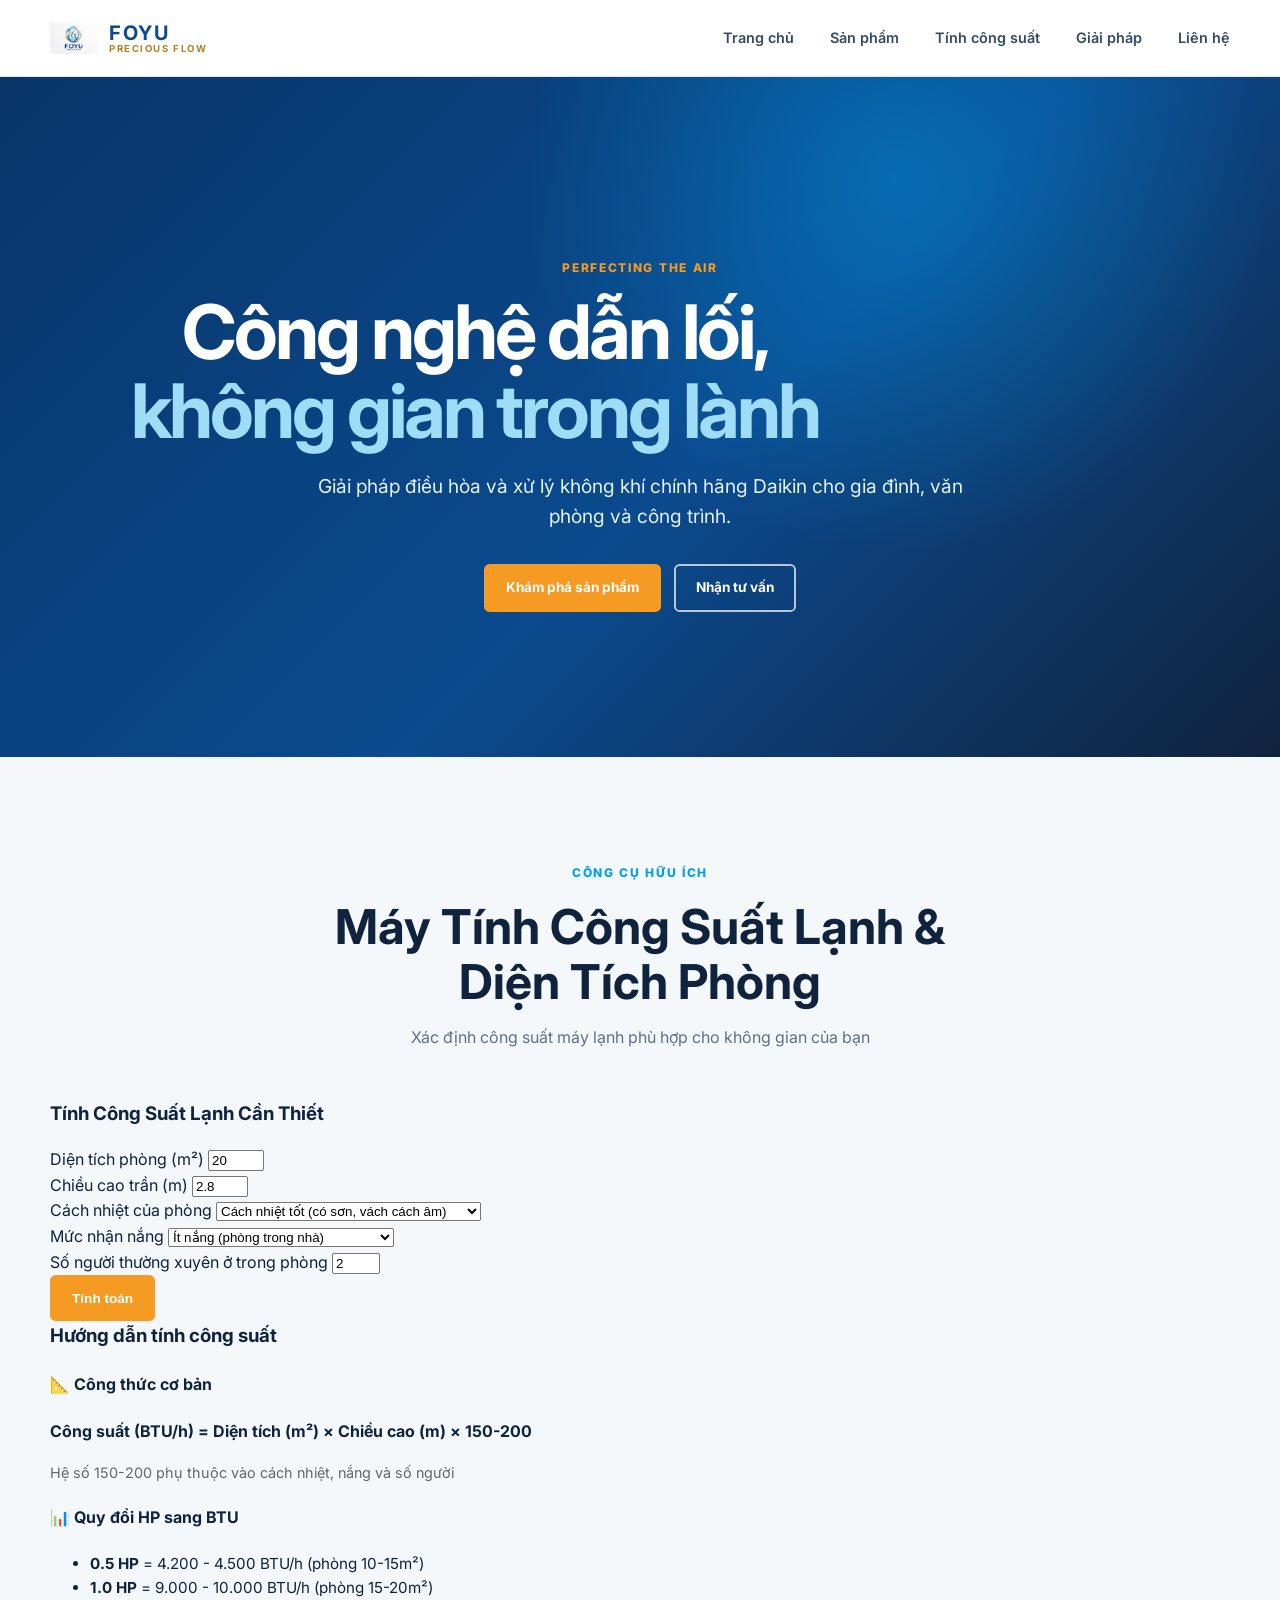
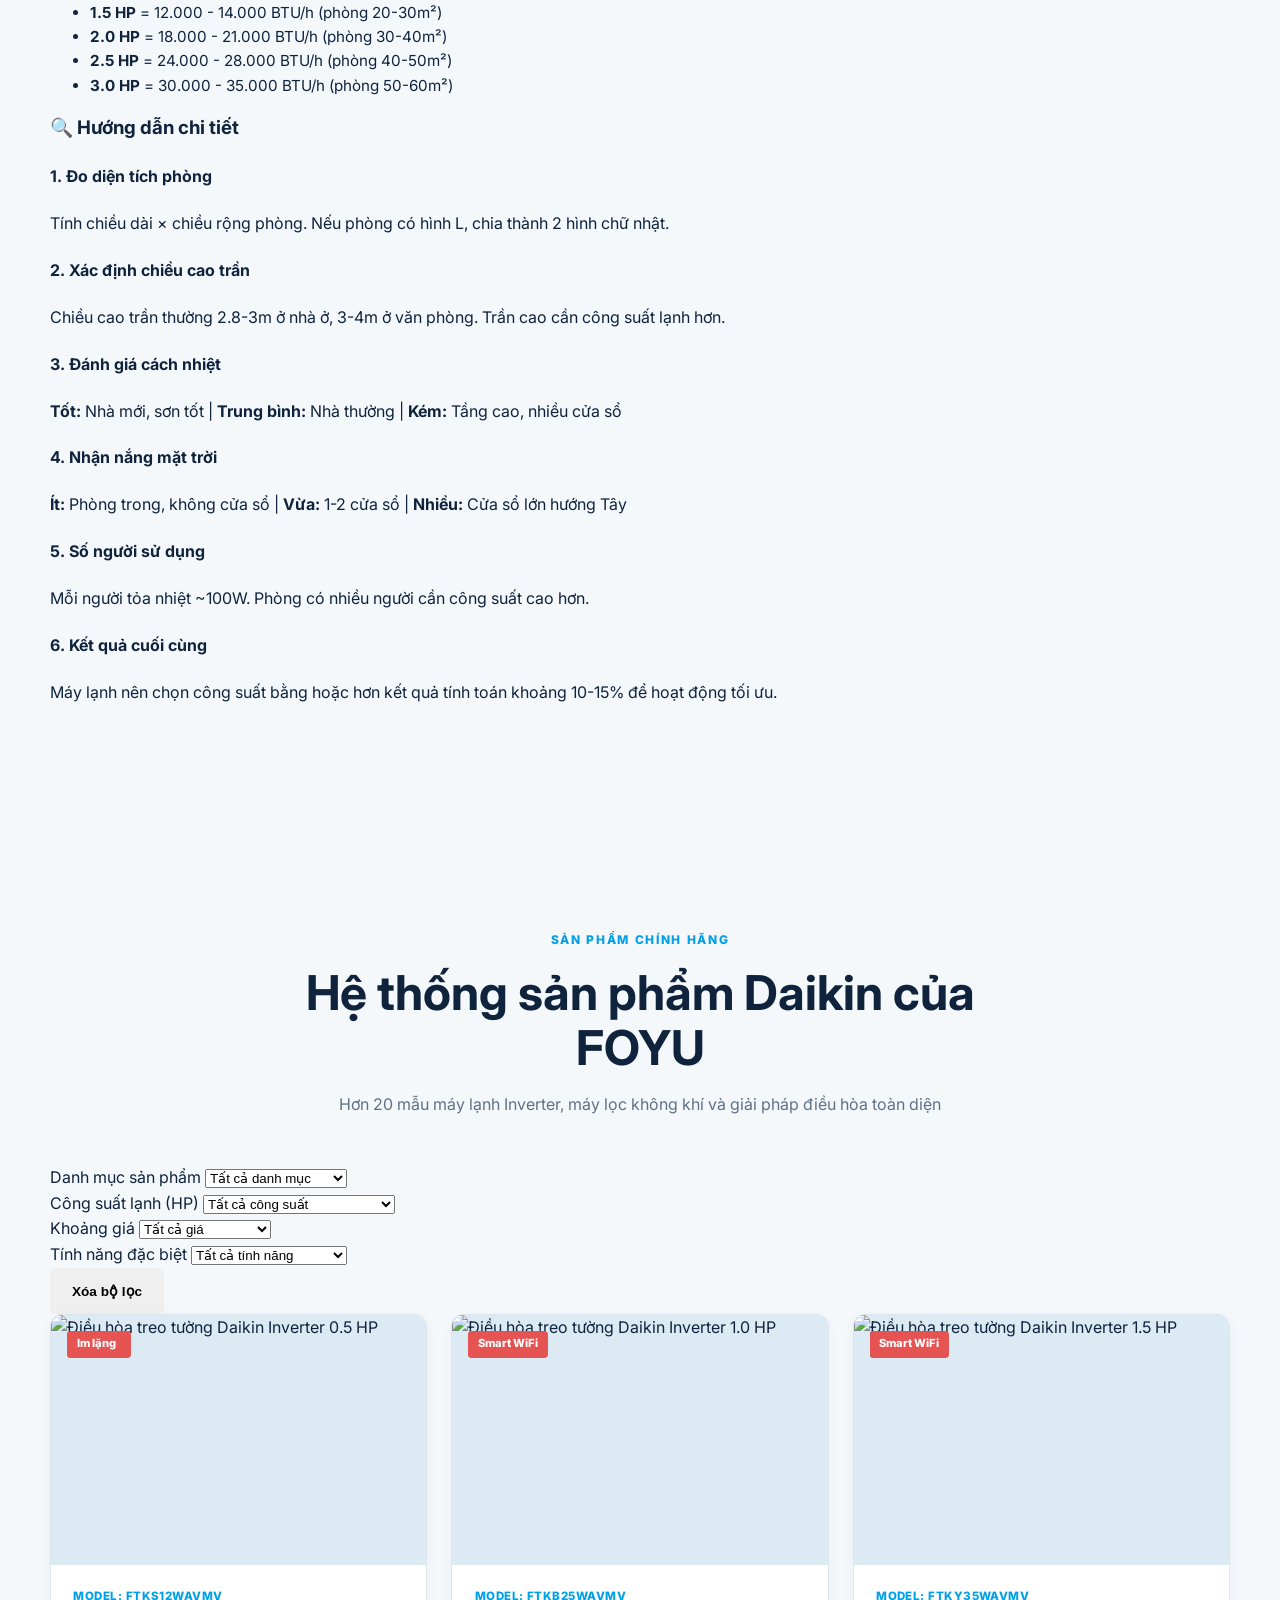
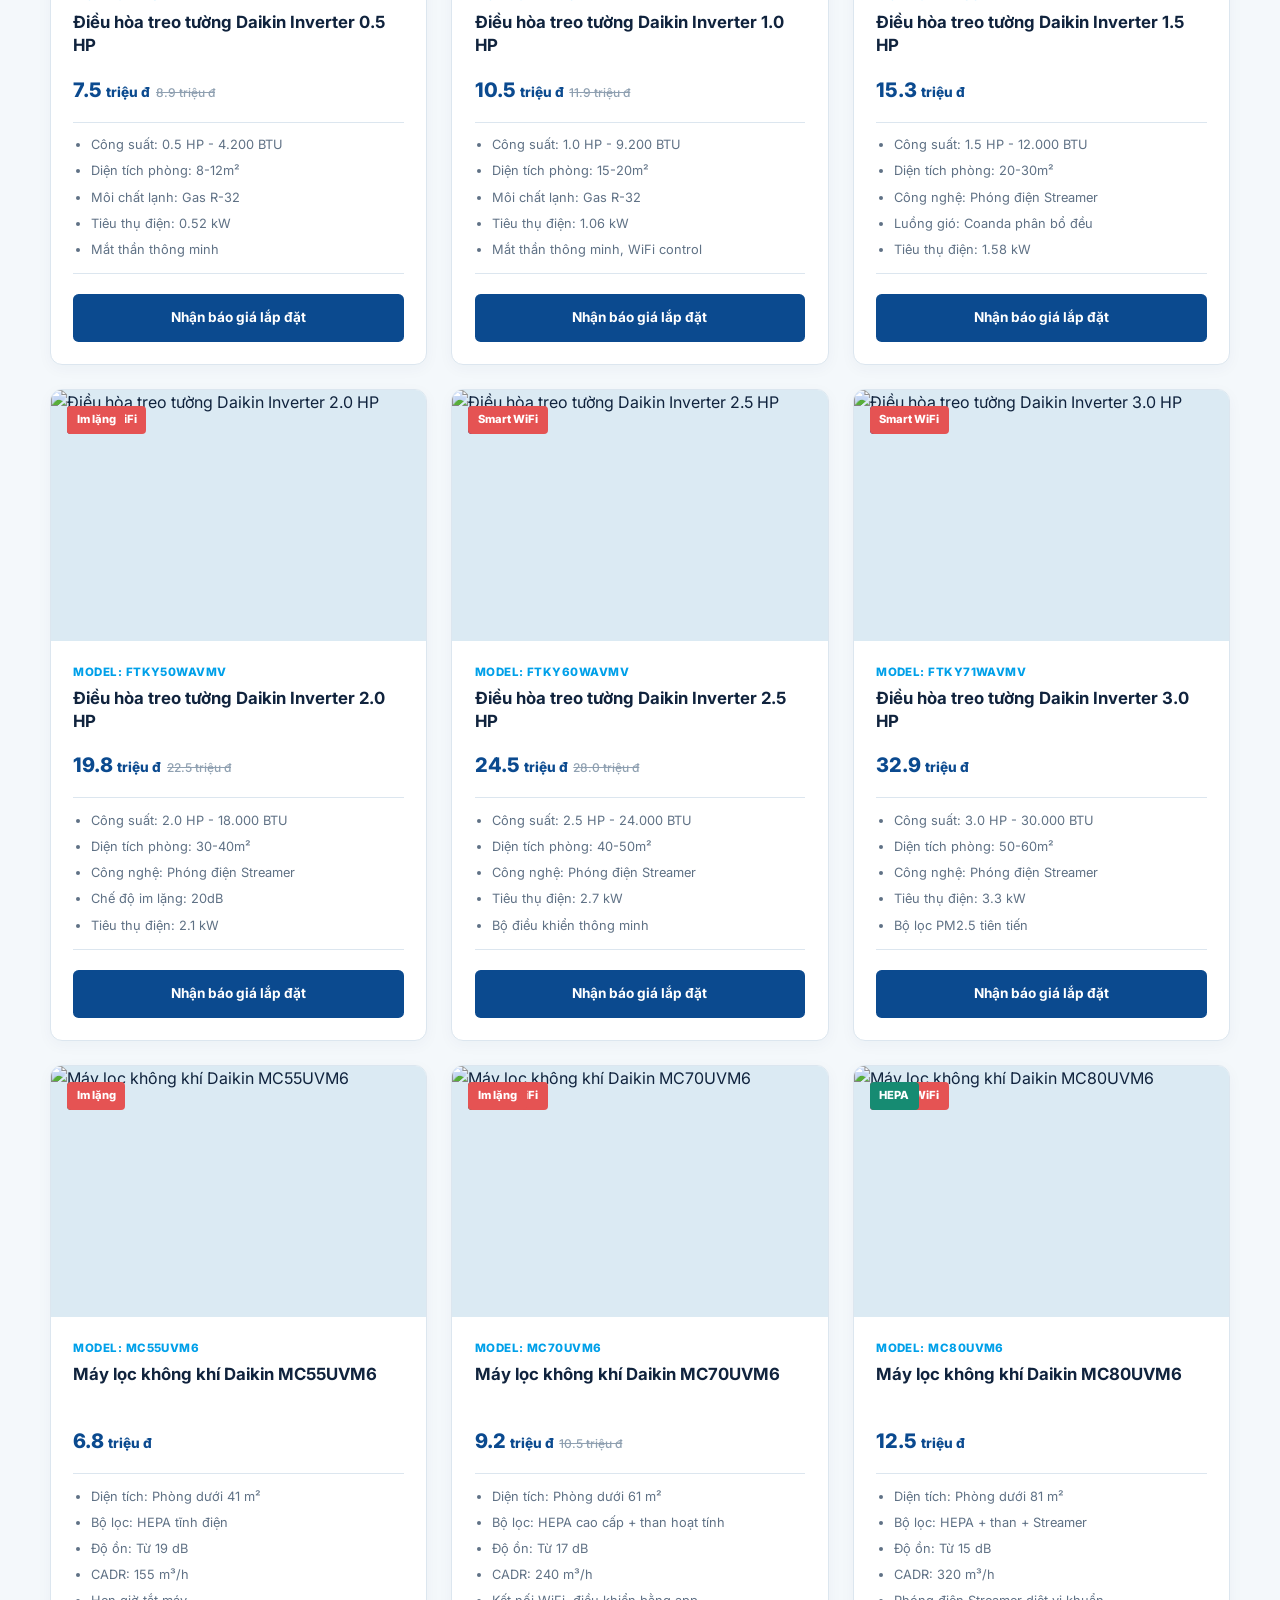
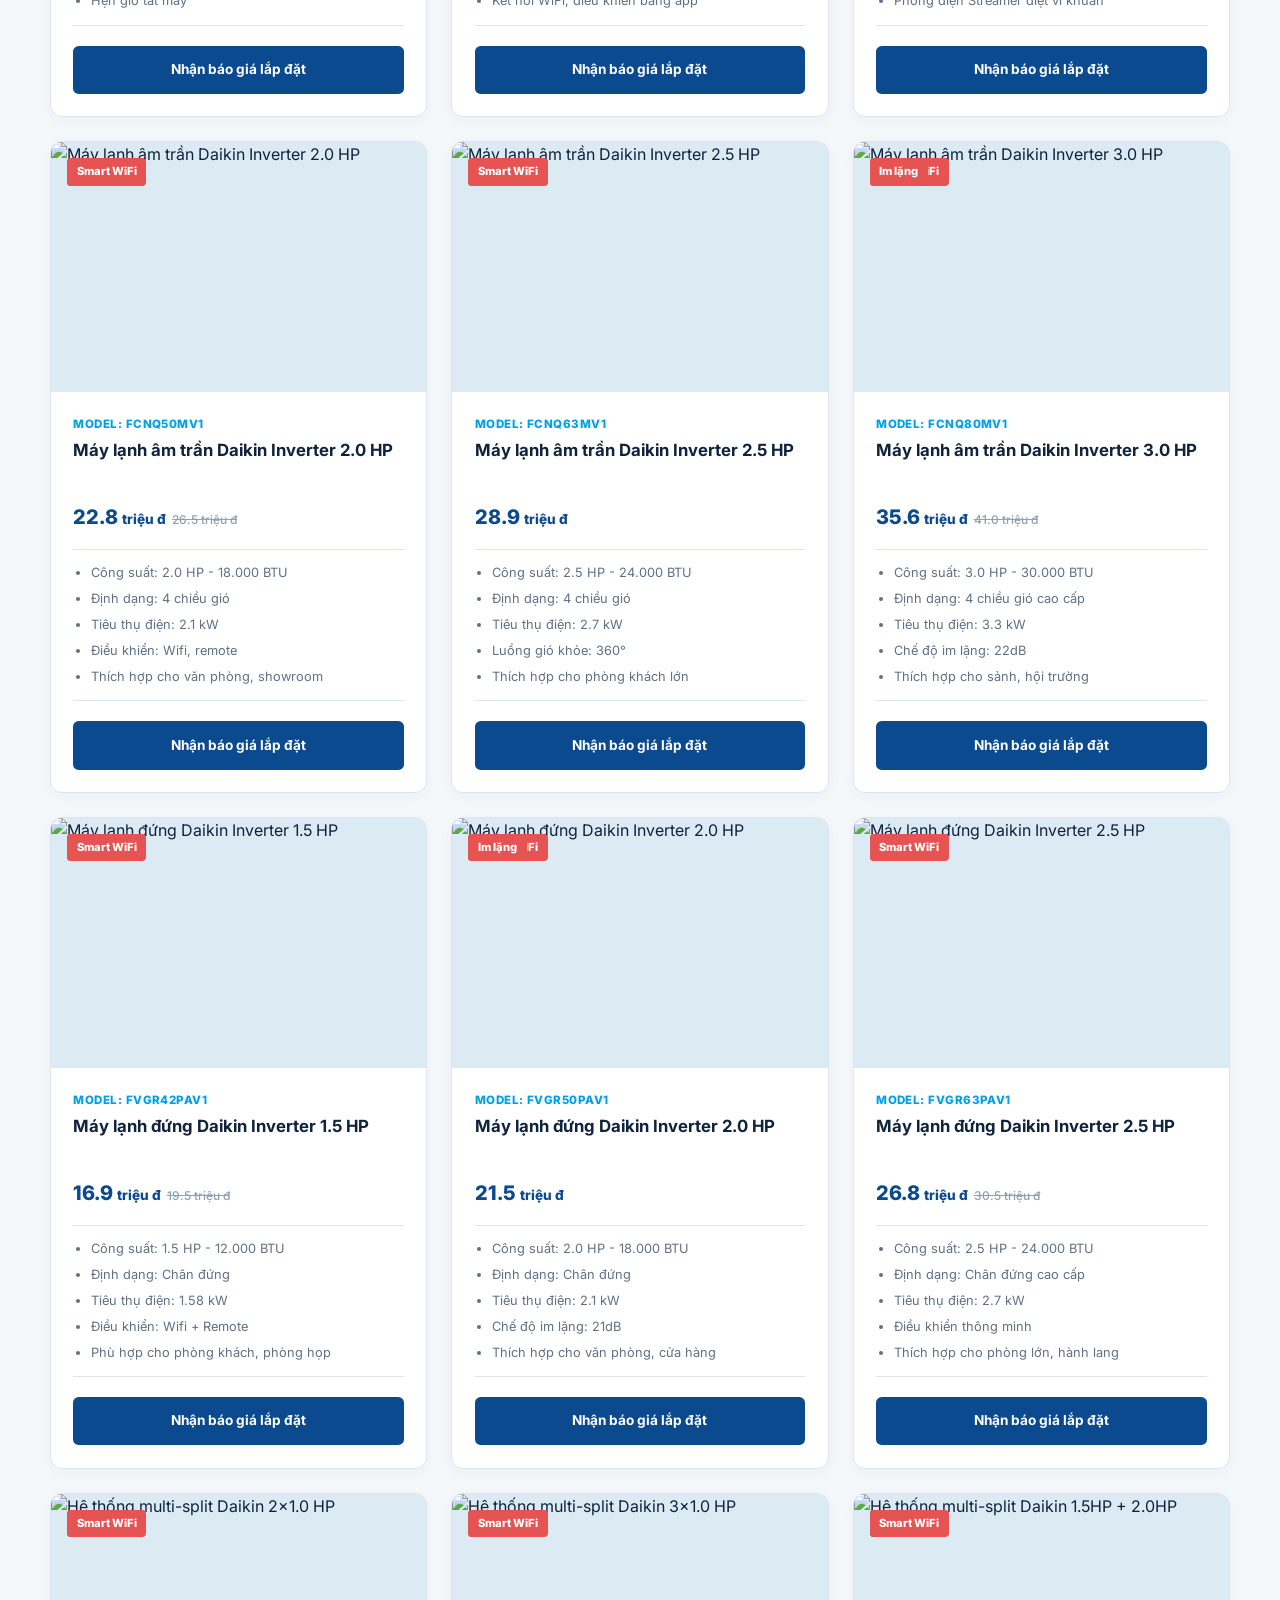
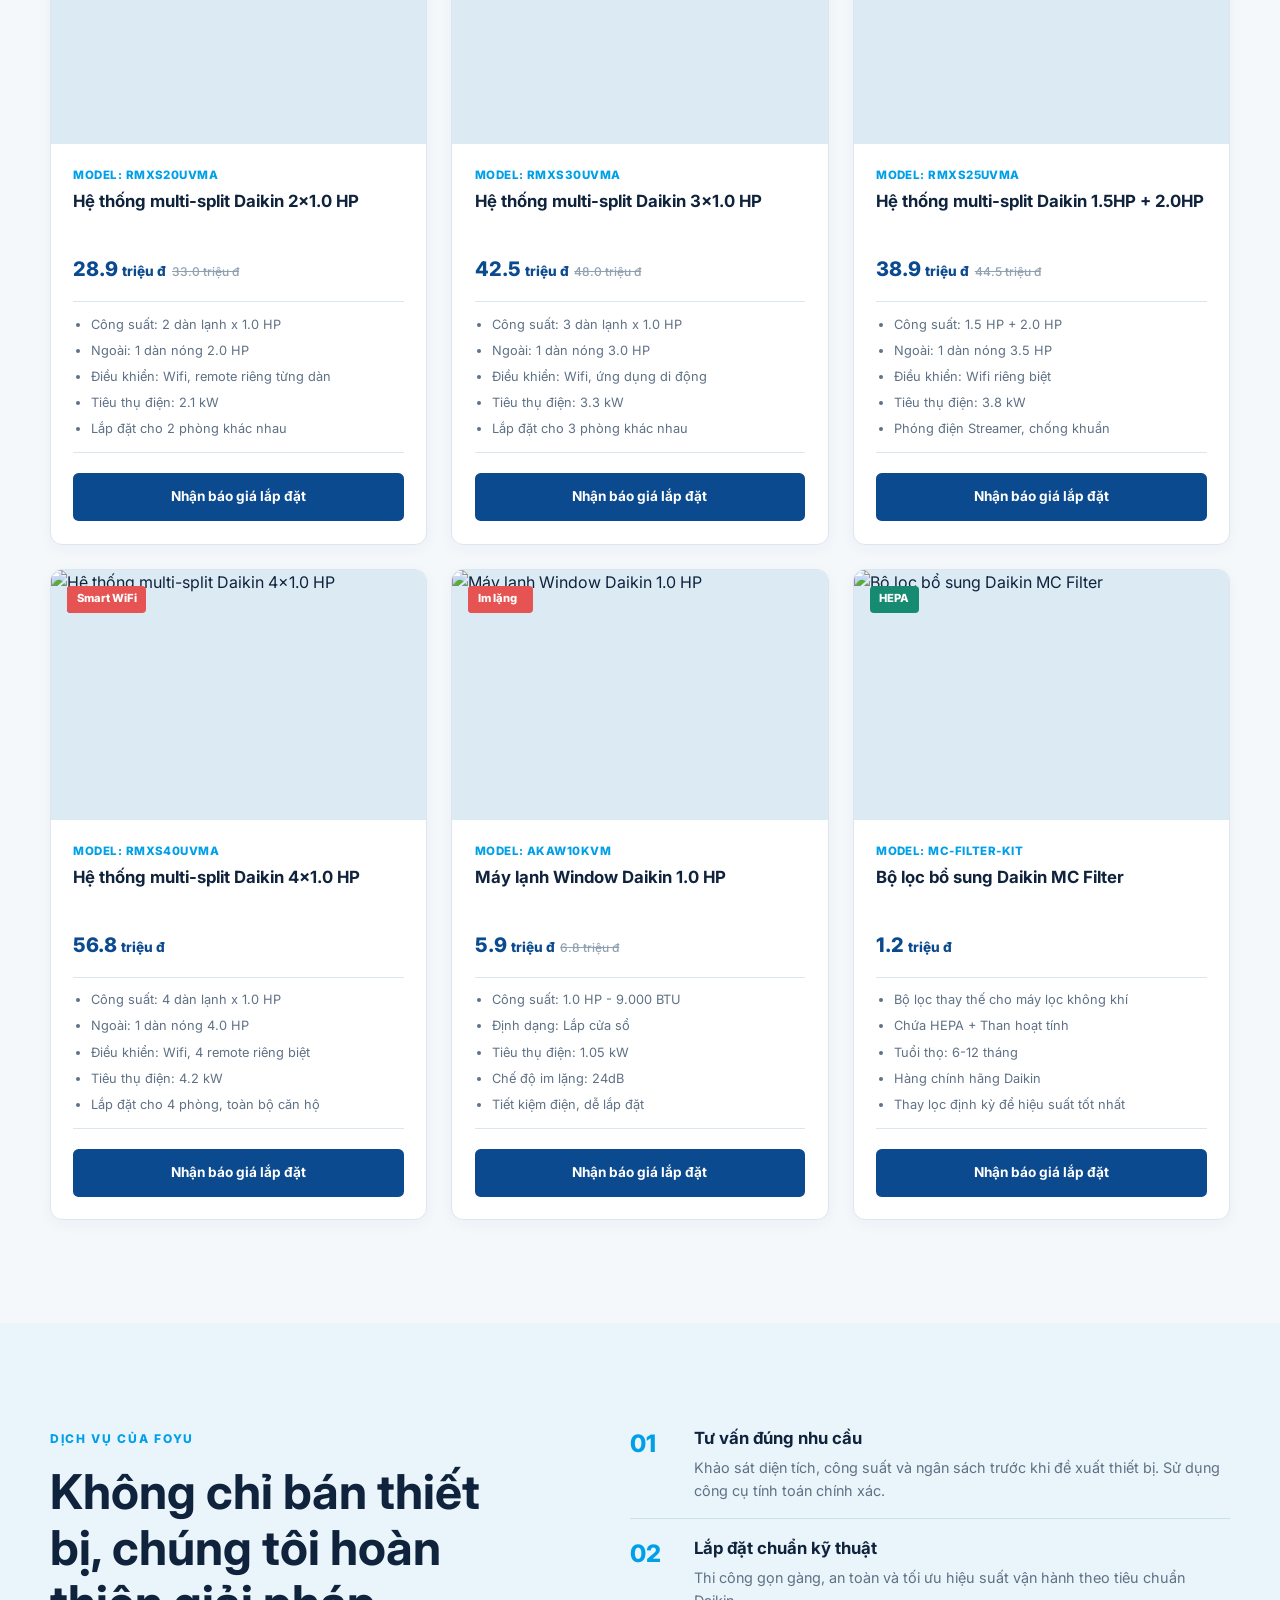
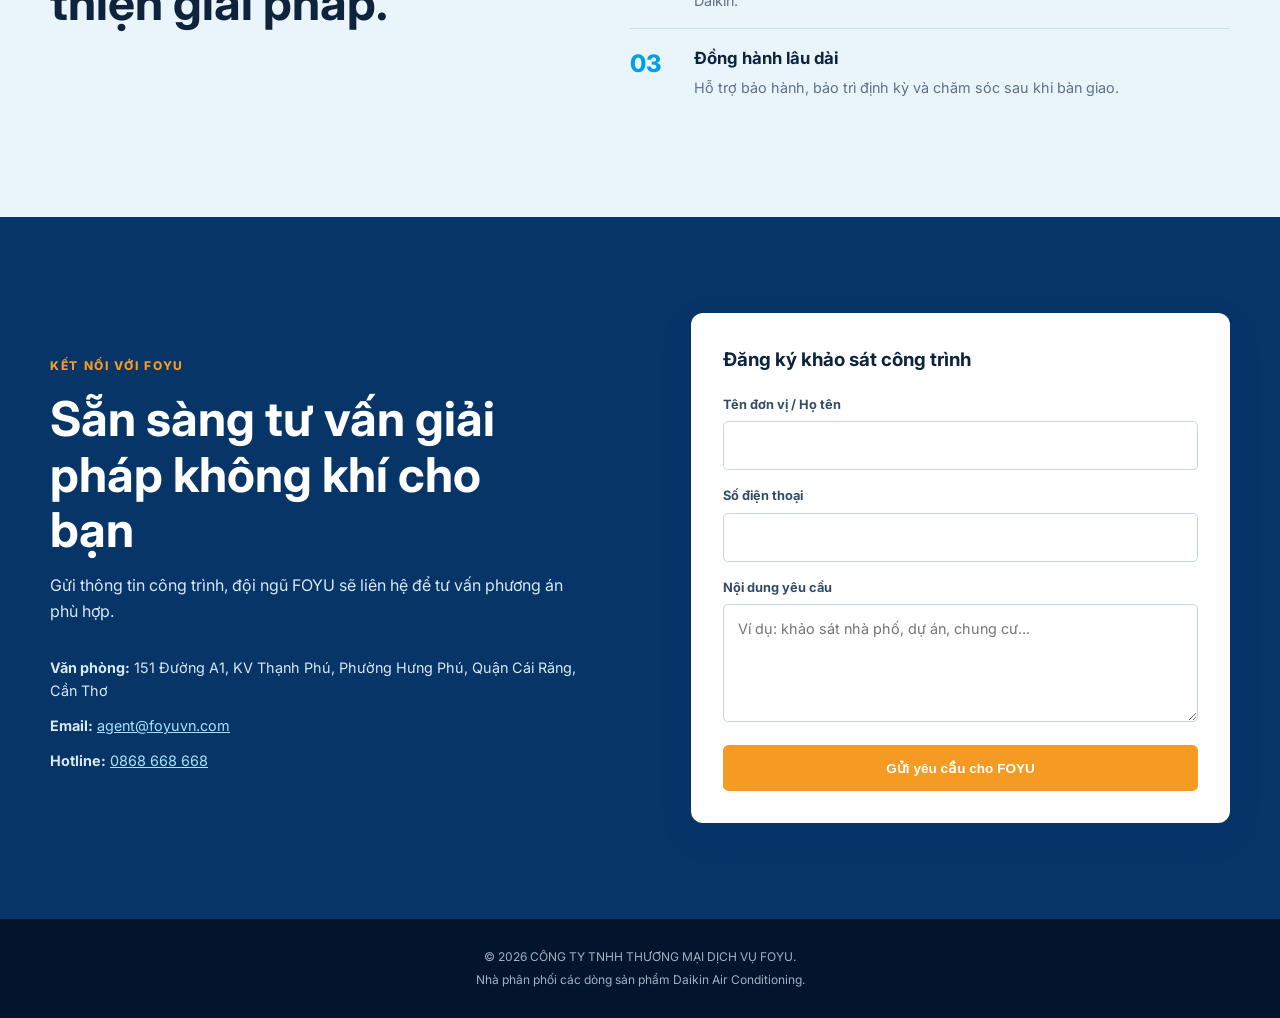
==== index.html @ 279795d7 "Cập nhật trang web với 20+ sản phẩm, bộ lọc, hướng dẫn tính công suất lạnh và diện tích phòng" ====
<!doctype html>
<html lang="vi">
<head>
  <meta charset="UTF-8">
  <meta name="viewport" content="width=device-width, initial-scale=1">
  <meta name="theme-color" content="#0b4a8f">
  <meta name="description" content="FOYU cung cấp máy lạnh Daikin chính hãng, máy lọc không khí và giải pháp điều hòa dân dụng, thương mại trọn gói tại Cần Thơ. 20+ sản phẩm với đầy đủ thông số kỹ thuật.">
  <meta name="robots" content="index, follow">
  <link rel="canonical" href="https://foyuvn.com/">

  <meta property="og:type" content="website">
  <meta property="og:locale" content="vi_VN">
  <meta property="og:title" content="FOYU | Giải pháp không khí toàn diện">
  <meta property="og:description" content="Máy lạnh Daikin chính hãng và giải pháp không khí chuyên nghiệp cho gia đình, doanh nghiệp.">
  <meta property="og:url" content="https://foyuvn.com/">
  <meta property="og:image" content="https://foyuvn.com/og-image.jpg">
  <meta name="twitter:card" content="summary_large_image">

  <title>FOYU | Giải pháp không khí toàn diện Daikin chính hãng</title>
  <link rel="icon" href="logo.png" type="image/png">
  <link rel="preconnect" href="https://fonts.googleapis.com">
  <link rel="preconnect" href="https://fonts.gstatic.com" crossorigin>
  <link href="https://fonts.googleapis.com/css2?family=Inter:wght@400;500;600;700;800&display=swap" rel="stylesheet">
  <link rel="stylesheet" href="style.css">

  <script type="application/ld+json">
  {
    "@context": "https://schema.org",
    "@type": "LocalBusiness",
    "name": "CÔNG TY TNHH THƯƠNG MẠI DỊCH VỤ FOYU",
    "url": "https://foyuvn.com/",
    "email": "agent@foyuvn.com",
    "address": {
      "@type": "PostalAddress",
      "streetAddress": "151 Đường A1, KV Thạnh Phú, Phường Hưng Phú, Quận Cái Răng",
      "addressLocality": "Cần Thơ",
      "addressCountry": "VN"
    },
    "description": "Phân phối máy lạnh Daikin, máy lọc không khí và giải pháp điều hòa không khí trọn gói."
  }
  </script>
</head>
<body>
  <header class="navbar">
    <div class="container nav-container">
      <a class="logo" href="#home" aria-label="FOYU - Trang chủ">
        <img src="logo.png" alt="Logo FOYU" width="48" height="48">
        <span class="logo-copy">
          <strong>FOYU</strong>
          <small>PRECIOUS FLOW</small>
        </span>
      </a>

      <nav class="nav-links" aria-label="Điều hướng chính">
        <a href="#home">Trang chủ</a>
        <a href="#products">Sản phẩm</a>
        <a href="#calculator">Tính công suất</a>
        <a href="#solutions">Giải pháp</a>
        <a href="#contact">Liên hệ</a>
      </nav>
    </div>
  </header>

  <main>
    <section id="home" class="hero" aria-labelledby="hero-title">
      <div class="container hero-content">
        <span class="eyebrow">Perfecting the air</span>
        <h1 id="hero-title">Công nghệ dẫn lối,<br><span>không gian trong lành</span></h1>
        <p>Giải pháp điều hòa và xử lý không khí chính hãng Daikin cho gia đình, văn phòng và công trình.</p>
        <div class="hero-actions">
          <a class="button button-primary" href="#products">Khám phá sản phẩm</a>
          <a class="button button-outline" href="#contact">Nhận tư vấn</a>
        </div>
      </div>
    </section>

    <section id="calculator" class="section calculator-section" aria-labelledby="calculator-title">
      <div class="container">
        <header class="section-header">
          <span class="eyebrow eyebrow-dark">Công cụ hữu ích</span>
          <h2 id="calculator-title">Máy Tính Công Suất Lạnh & Diện Tích Phòng</h2>
          <p>Xác định công suất máy lạnh phù hợp cho không gian của bạn</p>
        </header>

        <div class="calculator-content">
          <div class="calculator-wrapper">
            <div class="calculator-form">
              <h3>Tính Công Suất Lạnh Cần Thiết</h3>
              
              <div class="form-group">
                <label for="area">Diện tích phòng (m²)</label>
                <input type="number" id="area" min="5" max="500" value="20" aria-label="Nhập diện tích phòng">
              </div>

              <div class="form-group">
                <label for="height">Chiều cao trần (m)</label>
                <input type="number" id="height" min="2.4" max="5" step="0.1" value="2.8" aria-label="Nhập chiều cao trần">
              </div>

              <div class="form-group">
                <label for="insulation">Cách nhiệt của phòng</label>
                <select id="insulation" aria-label="Chọn mức cách nhiệt">
                  <option value="1">Cách nhiệt tốt (có sơn, vách cách âm)</option>
                  <option value="1.2">Cách nhiệt trung bình (gạch thường)</option>
                  <option value="1.4">Cách nhiệt kém (nhiều cửa sổ, tầng cao)</option>
                </select>
              </div>

              <div class="form-group">
                <label for="sunlight">Mức nhận nắng</label>
                <select id="sunlight" aria-label="Chọn mức nhận nắng">
                  <option value="1">Ít nắng (phòng trong nhà)</option>
                  <option value="1.1">Vừa (1-2 cửa sổ hướng Đông/Tây)</option>
                  <option value="1.2">Nhiều (cửa sổ lớn hướng Tây)</option>
                </select>
              </div>

              <div class="form-group">
                <label for="people">Số người thường xuyên ở trong phòng</label>
                <input type="number" id="people" min="1" max="10" value="2" aria-label="Nhập số người">
              </div>

              <button type="button" class="button button-primary" onclick="calculateCooling()">Tính toán</button>
            </div>

            <div class="calculator-result">
              <div id="result-content" style="display:none;">
                <h3>Kết quả</h3>
                <div class="result-box">
                  <p class="result-label">Công suất lạnh cần thiết</p>
                  <p class="result-value" id="cooling-capacity">0</p>
                  <p class="result-unit">BTU/giờ</p>
                </div>
                <div class="result-box">
                  <p class="result-label">Đó là khoảng</p>
                  <p class="result-hp" id="cooling-hp">0 HP</p>
                </div>
                <div class="recommendation">
                  <p><strong>Khuyến nghị:</strong> <span id="recommendation-text"></span></p>
                  <p class="recommendation-note">*Giá trị này dựa trên tiêu chuẩn kỹ thuật. Để có tư vấn chính xác nhất, vui lòng liên hệ với đội ngũ FOYU.</p>
                </div>
              </div>
              <div id="info-content">
                <h3>Hướng dẫn tính công suất</h3>
                <div class="info-box">
                  <h4>📐 Công thức cơ bản</h4>
                  <p><strong>Công suất (BTU/h) = Diện tích (m²) × Chiều cao (m) × 150-200</strong></p>
                  <p style="font-size: 0.9em; color: #666;">Hệ số 150-200 phụ thuộc vào cách nhiệt, nắng và số người</p>
                </div>
                <div class="info-box">
                  <h4>📊 Quy đổi HP sang BTU</h4>
                  <ul style="font-size: 0.95em;">
                    <li><strong>0.5 HP</strong> = 4.200 - 4.500 BTU/h (phòng 10-15m²)</li>
                    <li><strong>1.0 HP</strong> = 9.000 - 10.000 BTU/h (phòng 15-20m²)</li>
                    <li><strong>1.5 HP</strong> = 12.000 - 14.000 BTU/h (phòng 20-30m²)</li>
                    <li><strong>2.0 HP</strong> = 18.000 - 21.000 BTU/h (phòng 30-40m²)</li>
                    <li><strong>2.5 HP</strong> = 24.000 - 28.000 BTU/h (phòng 40-50m²)</li>
                    <li><strong>3.0 HP</strong> = 30.000 - 35.000 BTU/h (phòng 50-60m²)</li>
                  </ul>
                </div>
              </div>
            </div>
          </div>

          <div class="calculation-guide">
            <h3>🔍 Hướng dẫn chi tiết</h3>
            <div class="guide-grid">
              <div class="guide-item">
                <h4>1. Đo diện tích phòng</h4>
                <p>Tính chiều dài × chiều rộng phòng. Nếu phòng có hình L, chia thành 2 hình chữ nhật.</p>
              </div>
              <div class="guide-item">
                <h4>2. Xác định chiều cao trần</h4>
                <p>Chiều cao trần thường 2.8-3m ở nhà ở, 3-4m ở văn phòng. Trần cao cần công suất lạnh hơn.</p>
              </div>
              <div class="guide-item">
                <h4>3. Đánh giá cách nhiệt</h4>
                <p><strong>Tốt:</strong> Nhà mới, sơn tốt | <strong>Trung bình:</strong> Nhà thường | <strong>Kém:</strong> Tầng cao, nhiều cửa sổ</p>
              </div>
              <div class="guide-item">
                <h4>4. Nhận nắng mặt trời</h4>
                <p><strong>Ít:</strong> Phòng trong, không cửa sổ | <strong>Vừa:</strong> 1-2 cửa sổ | <strong>Nhiều:</strong> Cửa sổ lớn hướng Tây</p>
              </div>
              <div class="guide-item">
                <h4>5. Số người sử dụng</h4>
                <p>Mỗi người tỏa nhiệt ~100W. Phòng có nhiều người cần công suất cao hơn.</p>
              </div>
              <div class="guide-item">
                <h4>6. Kết quả cuối cùng</h4>
                <p>Máy lạnh nên chọn công suất bằng hoặc hơn kết quả tính toán khoảng 10-15% để hoạt động tối ưu.</p>
              </div>
            </div>
          </div>
        </div>
      </div>
    </section>

    <section id="products" class="section products-section" aria-labelledby="products-title">
      <div class="container">
        <header class="section-header">
          <span class="eyebrow eyebrow-dark">Sản phẩm chính hãng</span>
          <h2 id="products-title">Hệ thống sản phẩm Daikin của FOYU</h2>
          <p>Hơn 20 mẫu máy lạnh Inverter, máy lọc không khí và giải pháp điều hòa toàn diện</p>
        </header>

        <div class="filters-section">
          <div class="filter-group">
            <label for="filter-category">Danh mục sản phẩm</label>
            <select id="filter-category" onchange="filterProducts()">
              <option value="">Tất cả danh mục</option>
              <option value="wall-mounted">Máy lạnh treo tường</option>
              <option value="air-purifier">Máy lọc không khí</option>
              <option value="cassette">Máy lạnh âm trần</option>
              <option value="floor-standing">Máy lạnh đứng</option>
              <option value="multi-split">Hệ thống multi-split</option>
            </select>
          </div>

          <div class="filter-group">
            <label for="filter-capacity">Công suất lạnh (HP)</label>
            <select id="filter-capacity" onchange="filterProducts()">
              <option value="">Tất cả công suất</option>
              <option value="0.5">0.5 HP (4.200-4.500 BTU)</option>
              <option value="1">1.0 HP (9.000-10.000 BTU)</option>
              <option value="1.5">1.5 HP (12.000-14.000 BTU)</option>
              <option value="2">2.0 HP (18.000-21.000 BTU)</option>
              <option value="2.5">2.5 HP (24.000-28.000 BTU)</option>
              <option value="3">3.0 HP+ (30.000+ BTU)</option>
            </select>
          </div>

          <div class="filter-group">
            <label for="filter-price">Khoảng giá</label>
            <select id="filter-price" onchange="filterProducts()">
              <option value="">Tất cả giá</option>
              <option value="budget">Dưới 8 triệu đồng</option>
              <option value="mid">8 - 15 triệu đồng</option>
              <option value="premium">15 - 30 triệu đồng</option>
              <option value="luxury">Trên 30 triệu đồng</option>
            </select>
          </div>

          <div class="filter-group">
            <label for="filter-feature">Tính năng đặc biệt</label>
            <select id="filter-feature" onchange="filterProducts()">
              <option value="">Tất cả tính năng</option>
              <option value="inverter">Công nghệ Inverter</option>
              <option value="streamer">Phóng điện Streamer</option>
              <option value="smart">Điều khiển thông minh</option>
              <option value="quiet">Chế độ im lặng</option>
              <option value="hepa">Bộ lọc HEPA</option>
            </select>
          </div>

          <button class="button button-secondary" onclick="resetFilters()">Xóa bộ lọc</button>
        </div>

        <div class="products-grid" id="products-grid"></div>
      </div>
    </section>

    <section id="solutions" class="section solutions-section" aria-labelledby="solutions-title">
      <div class="container solutions-grid">
        <div>
          <span class="eyebrow eyebrow-dark">Dịch vụ của FOYU</span>
          <h2 id="solutions-title">Không chỉ bán thiết bị, chúng tôi hoàn thiện giải pháp.</h2>
        </div>
        <div class="solution-list">
          <article><span aria-hidden="true">01</span><div><h3>Tư vấn đúng nhu cầu</h3><p>Khảo sát diện tích, công suất và ngân sách trước khi đề xuất thiết bị. Sử dụng công cụ tính toán chính xác.</p></div></article>
          <article><span aria-hidden="true">02</span><div><h3>Lắp đặt chuẩn kỹ thuật</h3><p>Thi công gọn gàng, an toàn và tối ưu hiệu suất vận hành theo tiêu chuẩn Daikin.</p></div></article>
          <article><span aria-hidden="true">03</span><div><h3>Đồng hành lâu dài</h3><p>Hỗ trợ bảo hành, bảo trì định kỳ và chăm sóc sau khi bàn giao.</p></div></article>
        </div>
      </div>
    </section>

    <section id="contact" class="contact-section" aria-labelledby="contact-title">
      <div class="container contact-grid">
        <div class="contact-copy">
          <span class="eyebrow">Kết nối với FOYU</span>
          <h2 id="contact-title">Sẵn sàng tư vấn giải pháp không khí cho bạn</h2>
          <p>Gửi thông tin công trình, đội ngũ FOYU sẽ liên hệ để tư vấn phương án phù hợp.</p>
          <address>
            <p><strong>Văn phòng:</strong> 151 Đường A1, KV Thạnh Phú, Phường Hưng Phú, Quận Cái Răng, Cần Thơ</p>
            <p><strong>Email:</strong> <a href="mailto:agent@foyuvn.com">agent@foyuvn.com</a></p>
            <p><strong>Hotline:</strong> <a href="tel:+84868668668">0868 668 668</a></p>
          </address>
        </div>

        <div class="contact-form-wrapper">
          <h3>Đăng ký khảo sát công trình</h3>
          <form action="https://formspree.io/f/xrpzgjvk" method="post">
            <div class="form-field">
              <label for="customer-name">Tên đơn vị / Họ tên</label>
              <input id="customer-name" type="text" name="Ho_ten_khach_hang" autocomplete="name" required>
            </div>
            <div class="form-field">
              <label for="phone">Số điện thoại</label>
              <input id="phone" type="tel" name="So_dien_thoai" inputmode="tel" autocomplete="tel" required>
            </div>
            <div class="form-field">
              <label for="request">Nội dung yêu cầu</label>
              <textarea id="request" name="Noi_dung_yeu_cau" rows="4" placeholder="Ví dụ: khảo sát nhà phố, dự án, chung cư..." required></textarea>
            </div>
            <input type="hidden" name="_subject" value="Yêu cầu tư vấn mới từ website FOYU">
            <button class="button button-accent" type="submit">Gửi yêu cầu cho FOYU</button>
          </form>
        </div>
      </div>
    </section>
  </main>

  <footer class="site-footer">
    <div class="container footer-content">
      <p>© 2026 CÔNG TY TNHH THƯƠNG MẠI DỊCH VỤ FOYU.</p>
      <p>Nhà phân phối các dòng sản phẩm Daikin Air Conditioning.</p>
    </div>
  </footer>

  <script>
    const productsData = [
      {id:1, name:'Điều hòa treo tường Daikin Inverter 0.5 HP', category:'wall-mounted', model:'FTKS12WAVMV', hp:0.5, btu:4200, price:7500000, originalPrice:8900000, image:'https://images.unsplash.com/photo-1585128903990-9f3c9f6b3f3e?auto=format&fit=crop&w=900&q=80', features:['inverter','quiet'], specs:['Công suất: 0.5 HP - 4.200 BTU','Diện tích phòng: 8-12m²','Môi chất lạnh: Gas R-32','Tiêu thụ điện: 0.52 kW','Mắt thần thông minh']},
      {id:2, name:'Điều hòa treo tường Daikin Inverter 1.0 HP', category:'wall-mounted', model:'FTKB25WAVMV', hp:1, btu:9200, price:10490000, originalPrice:11900000, image:'https://images.unsplash.com/photo-1631545806609-4b1f2d8b6f7b?auto=format&fit=crop&w=900&q=80', features:['inverter','smart'], specs:['Công suất: 1.0 HP - 9.200 BTU','Diện tích phòng: 15-20m²','Môi chất lạnh: Gas R-32','Tiêu thụ điện: 1.06 kW','Mắt thần thông minh, WiFi control']},
      {id:3, name:'Điều hòa treo tường Daikin Inverter 1.5 HP', category:'wall-mounted', model:'FTKY35WAVMV', hp:1.5, btu:12000, price:15250000, originalPrice:null, image:'https://images.unsplash.com/photo-1585771724684-38269d6639fd?auto=format&fit=crop&w=900&q=80', features:['inverter','streamer','smart'], specs:['Công suất: 1.5 HP - 12.000 BTU','Diện tích phòng: 20-30m²','Công nghệ: Phóng điện Streamer','Luồng gió: Coanda phân bổ đều','Tiêu thụ điện: 1.58 kW']},
      {id:4, name:'Điều hòa treo tường Daikin Inverter 2.0 HP', category:'wall-mounted', model:'FTKY50WAVMV', hp:2, btu:18000, price:19800000, originalPrice:22500000, image:'https://images.unsplash.com/photo-1585128903990-9f3c9f6b3f3e?auto=format&fit=crop&w=900&q=80', features:['inverter','streamer','quiet','smart'], specs:['Công suất: 2.0 HP - 18.000 BTU','Diện tích phòng: 30-40m²','Công nghệ: Phóng điện Streamer','Chế độ im lặng: 20dB','Tiêu thụ điện: 2.1 kW']},
      {id:5, name:'Điều hòa treo tường Daikin Inverter 2.5 HP', category:'wall-mounted', model:'FTKY60WAVMV', hp:2.5, btu:24000, price:24500000, originalPrice:28000000, image:'https://images.unsplash.com/photo-1631545806609-4b1f2d8b6f7b?auto=format&fit=crop&w=900&q=80', features:['inverter','streamer','smart'], specs:['Công suất: 2.5 HP - 24.000 BTU','Diện tích phòng: 40-50m²','Công nghệ: Phóng điện Streamer','Tiêu thụ điện: 2.7 kW','Bộ điều khiển thông minh']},
      {id:6, name:'Điều hòa treo tường Daikin Inverter 3.0 HP', category:'wall-mounted', model:'FTKY71WAVMV', hp:3, btu:30000, price:32900000, originalPrice:null, image:'https://images.unsplash.com/photo-1585771724684-38269d6639fd?auto=format&fit=crop&w=900&q=80', features:['inverter','streamer','smart'], specs:['Công suất: 3.0 HP - 30.000 BTU','Diện tích phòng: 50-60m²','Công nghệ: Phóng điện Streamer','Tiêu thụ điện: 3.3 kW','Bộ lọc PM2.5 tiên tiến']},
      {id:7, name:'Máy lọc không khí Daikin MC55UVM6', category:'air-purifier', model:'MC55UVM6', hp:null, btu:null, price:6850000, originalPrice:null, image:'https://images.unsplash.com/photo-1585771724684-38269d6639fd?auto=format&fit=crop&w=900&q=80', features:['hepa','quiet'], specs:['Diện tích: Phòng dưới 41 m²','Bộ lọc: HEPA tĩnh điện','Độ ồn: Từ 19 dB','CADR: 155 m³/h','Hẹn giờ tắt máy']},
      {id:8, name:'Máy lọc không khí Daikin MC70UVM6', category:'air-purifier', model:'MC70UVM6', hp:null, btu:null, price:9200000, originalPrice:10500000, image:'https://images.unsplash.com/photo-1631545806609-4b1f2d8b6f7b?auto=format&fit=crop&w=900&q=80', features:['hepa','smart','quiet'], specs:['Diện tích: Phòng dưới 61 m²','Bộ lọc: HEPA cao cấp + than hoạt tính','Độ ồn: Từ 17 dB','CADR: 240 m³/h','Kết nối WiFi, điều khiển bằng app']},
      {id:9, name:'Máy lọc không khí Daikin MC80UVM6', category:'air-purifier', model:'MC80UVM6', hp:null, btu:null, price:12500000, originalPrice:null, image:'https://images.unsplash.com/photo-1585771724684-38269d6639fd?auto=format&fit=crop&w=900&q=80', features:['hepa','smart','streamer'], specs:['Diện tích: Phòng dưới 81 m²','Bộ lọc: HEPA + than + Streamer','Độ ồn: Từ 15 dB','CADR: 320 m³/h','Phóng điện Streamer diệt vi khuẩn']},
      {id:10, name:'Máy lạnh âm trần Daikin Inverter 2.0 HP', category:'cassette', model:'FCNQ50MV1', hp:2, btu:18000, price:22800000, originalPrice:26500000, image:'https://images.unsplash.com/photo-1585128903990-9f3c9f6b3f3e?auto=format&fit=crop&w=900&q=80', features:['inverter','smart'], specs:['Công suất: 2.0 HP - 18.000 BTU','Định dạng: 4 chiều gió','Tiêu thụ điện: 2.1 kW','Điều khiển: Wifi, remote','Thích hợp cho văn phòng, showroom']},
      {id:11, name:'Máy lạnh âm trần Daikin Inverter 2.5 HP', category:'cassette', model:'FCNQ63MV1', hp:2.5, btu:24000, price:28900000, originalPrice:null, image:'https://images.unsplash.com/photo-1631545806609-4b1f2d8b6f7b?auto=format&fit=crop&w=900&q=80', features:['inverter','smart'], specs:['Công suất: 2.5 HP - 24.000 BTU','Định dạng: 4 chiều gió','Tiêu thụ điện: 2.7 kW','Luồng gió khỏe: 360°','Thích hợp cho phòng khách lớn']},
      {id:12, name:'Máy lạnh âm trần Daikin Inverter 3.0 HP', category:'cassette', model:'FCNQ80MV1', hp:3, btu:30000, price:35600000, originalPrice:41000000, image:'https://images.unsplash.com/photo-1585771724684-38269d6639fd?auto=format&fit=crop&w=900&q=80', features:['inverter','smart','quiet'], specs:['Công suất: 3.0 HP - 30.000 BTU','Định dạng: 4 chiều gió cao cấp','Tiêu thụ điện: 3.3 kW','Chế độ im lặng: 22dB','Thích hợp cho sảnh, hội trường']},
      {id:13, name:'Máy lạnh đứng Daikin Inverter 1.5 HP', category:'floor-standing', model:'FVGR42PAV1', hp:1.5, btu:12000, price:16900000, originalPrice:19500000, image:'https://images.unsplash.com/photo-1585128903990-9f3c9f6b3f3e?auto=format&fit=crop&w=900&q=80', features:['inverter','smart'], specs:['Công suất: 1.5 HP - 12.000 BTU','Định dạng: Chân đứng','Tiêu thụ điện: 1.58 kW','Điều khiển: Wifi + Remote','Phù hợp cho phòng khách, phòng họp']},
      {id:14, name:'Máy lạnh đứng Daikin Inverter 2.0 HP', category:'floor-standing', model:'FVGR50PAV1', hp:2, btu:18000, price:21500000, originalPrice:null, image:'https://images.unsplash.com/photo-1631545806609-4b1f2d8b6f7b?auto=format&fit=crop&w=900&q=80', features:['inverter','quiet','smart'], specs:['Công suất: 2.0 HP - 18.000 BTU','Định dạng: Chân đứng','Tiêu thụ điện: 2.1 kW','Chế độ im lặng: 21dB','Thích hợp cho văn phòng, cửa hàng']},
      {id:15, name:'Máy lạnh đứng Daikin Inverter 2.5 HP', category:'floor-standing', model:'FVGR63PAV1', hp:2.5, btu:24000, price:26800000, originalPrice:30500000, image:'https://images.unsplash.com/photo-1585771724684-38269d6639fd?auto=format&fit=crop&w=900&q=80', features:['inverter','smart'], specs:['Công suất: 2.5 HP - 24.000 BTU','Định dạng: Chân đứng cao cấp','Tiêu thụ điện: 2.7 kW','Điều khiển thông minh','Thích hợp cho phòng lớn, hành lang']},
      {id:16, name:'Hệ thống multi-split Daikin 2x1.0 HP', category:'multi-split', model:'RMXS20UVMA', hp:2, btu:18000, price:28900000, originalPrice:33000000, image:'https://images.unsplash.com/photo-1585128903990-9f3c9f6b3f3e?auto=format&fit=crop&w=900&q=80', features:['inverter','smart'], specs:['Công suất: 2 dàn lạnh x 1.0 HP','Ngoài: 1 dàn nóng 2.0 HP','Điều khiển: Wifi, remote riêng từng dàn','Tiêu thụ điện: 2.1 kW','Lắp đặt cho 2 phòng khác nhau']},
      {id:17, name:'Hệ thống multi-split Daikin 3x1.0 HP', category:'multi-split', model:'RMXS30UVMA', hp:3, btu:27000, price:42500000, originalPrice:48000000, image:'https://images.unsplash.com/photo-1631545806609-4b1f2d8b6f7b?auto=format&fit=crop&w=900&q=80', features:['inverter','smart'], specs:['Công suất: 3 dàn lạnh x 1.0 HP','Ngoài: 1 dàn nóng 3.0 HP','Điều khiển: Wifi, ứng dụng di động','Tiêu thụ điện: 3.3 kW','Lắp đặt cho 3 phòng khác nhau']},
      {id:18, name:'Hệ thống multi-split Daikin 1.5HP + 2.0HP', category:'multi-split', model:'RMXS25UVMA', hp:3.5, btu:30000, price:38900000, originalPrice:44500000, image:'https://images.unsplash.com/photo-1585771724684-38269d6639fd?auto=format&fit=crop&w=900&q=80', features:['inverter','smart','streamer'], specs:['Công suất: 1.5 HP + 2.0 HP','Ngoài: 1 dàn nóng 3.5 HP','Điều khiển: Wifi riêng biệt','Tiêu thụ điện: 3.8 kW','Phóng điện Streamer, chống khuẩn']},
      {id:19, name:'Hệ thống multi-split Daikin 4x1.0 HP', category:'multi-split', model:'RMXS40UVMA', hp:4, btu:36000, price:56800000, originalPrice:null, image:'https://images.unsplash.com/photo-1585128903990-9f3c9f6b3f3e?auto=format&fit=crop&w=900&q=80', features:['inverter','smart','streamer'], specs:['Công suất: 4 dàn lạnh x 1.0 HP','Ngoài: 1 dàn nóng 4.0 HP','Điều khiển: Wifi, 4 remote riêng biệt','Tiêu thụ điện: 4.2 kW','Lắp đặt cho 4 phòng, toàn bộ căn hộ']},
      {id:20, name:'Máy lạnh Window Daikin 1.0 HP', category:'wall-mounted', model:'AKAW10KVM', hp:1, btu:9000, price:5900000, originalPrice:6800000, image:'https://images.unsplash.com/photo-1585128903990-9f3c9f6b3f3e?auto=format&fit=crop&w=900&q=80', features:['inverter','quiet'], specs:['Công suất: 1.0 HP - 9.000 BTU','Định dạng: Lắp cửa sổ','Tiêu thụ điện: 1.05 kW','Chế độ im lặng: 24dB','Tiết kiệm điện, dễ lắp đặt']},
      {id:21, name:'Bộ lọc bổ sung Daikin MC Filter', category:'air-purifier', model:'MC-FILTER-KIT', hp:null, btu:null, price:1200000, originalPrice:null, image:'https://images.unsplash.com/photo-1631545806609-4b1f2d8b6f7b?auto=format&fit=crop&w=900&q=80', features:['hepa'], specs:['Bộ lọc thay thế cho máy lọc không khí','Chứa HEPA + Than hoạt tính','Tuổi thọ: 6-12 tháng','Hàng chính hãng Daikin','Thay lọc định kỳ để hiệu suất tốt nhất']}
    ];

    function renderProducts(products) {
      const grid = document.getElementById('products-grid');
      if (!products || products.length === 0) {
        grid.innerHTML = '<p style="grid-column: 1/-1; text-align: center; padding: 40px;">Không tìm thấy sản phẩm phù hợp. Vui lòng thử bộ lọc khác.</p>';
        return;
      }
      grid.innerHTML = products.map(product => `
        <article class="product-card" data-category="${product.category}" data-capacity="${product.hp}" data-price="${product.price}">
          <div class="product-media">
            <img src="${product.image}" alt="${product.name}" loading="lazy" width="900" height="600">
            <div class="product-tags">
              ${product.features.includes('inverter') ? '<span class="product-tag">Inverter</span>' : ''}
              ${product.features.includes('streamer') ? '<span class="product-tag product-tag-premium">Streamer</span>' : ''}
              ${product.features.includes('smart') ? '<span class="product-tag">Smart WiFi</span>' : ''}
              ${product.features.includes('hepa') ? '<span class="product-tag product-tag-clean">HEPA</span>' : ''}
              ${product.features.includes('quiet') ? '<span class="product-tag">Im lặng</span>' : ''}
            </div>
          </div>
          <div class="product-content">
            <p class="model-code">Model: ${product.model}</p>
            <h3>${product.name}</h3>
            <p class="price">${(product.price / 1000000).toFixed(1)} <span>triệu đ</span>${product.originalPrice ? `<del>${(product.originalPrice / 1000000).toFixed(1)} triệu đ</del>` : ''}</p>
            <ul class="spec-list">${product.specs.map(spec => `<li>${spec}</li>`).join('')}</ul>
            <a class="button button-dark" href="#contact">Nhận báo giá lắp đặt</a>
          </div>
        </article>
      `).join('');
    }

    function filterProducts() {
      const category = document.getElementById('filter-category').value;
      const capacity = document.getElementById('filter-capacity').value;
      const priceRange = document.getElementById('filter-price').value;
      const feature = document.getElementById('filter-feature').value;

      let filtered = productsData;
      if (category) filtered = filtered.filter(p => p.category === category);
      if (capacity) filtered = filtered.filter(p => p.hp !== null && p.hp.toString() === capacity);
      if (priceRange) {
        filtered = filtered.filter(p => {
          if (priceRange === 'budget') return p.price < 8000000;
          if (priceRange === 'mid') return p.price >= 8000000 && p.price < 15000000;
          if (priceRange === 'premium') return p.price >= 15000000 && p.price < 30000000;
          if (priceRange === 'luxury') return p.price >= 30000000;
          return true;
        });
      }
      if (feature) filtered = filtered.filter(p => p.features.includes(feature));
      renderProducts(filtered);
    }

    function resetFilters() {
      document.getElementById('filter-category').value = '';
      document.getElementById('filter-capacity').value = '';
      document.getElementById('filter-price').value = '';
      document.getElementById('filter-feature').value = '';
      renderProducts(productsData);
    }

    function calculateCooling() {
      const area = parseFloat(document.getElementById('area').value);
      const height = parseFloat(document.getElementById('height').value);
      const insulation = parseFloat(document.getElementById('insulation').value);
      const sunlight = parseFloat(document.getElementById('sunlight').value);
      const people = parseFloat(document.getElementById('people').value);
      const baseCoefficient = 150;
      const peopleCoefficient = 1 + (people * 0.05);
      const requiredCooling = Math.round(area * height * baseCoefficient * insulation * sunlight * peopleCoefficient);
      let hpValue = '3.0 HP+';
      if (requiredCooling <= 4500) hpValue = '0.5 HP';
      else if (requiredCooling <= 10000) hpValue = '1.0 HP';
      else if (requiredCooling <= 14000) hpValue = '1.5 HP';
      else if (requiredCooling <= 21000) hpValue = '2.0 HP';
      else if (requiredCooling <= 28000) hpValue = '2.5 HP';
      let recommendation = '';
      if (requiredCooling <= 4500) recommendation = 'Máy lạnh 0.5 HP phù hợp cho phòng 8-12m²';
      else if (requiredCooling <= 10000) recommendation = 'Máy lạnh 1.0 HP phù hợp cho phòng 15-20m²';
      else if (requiredCooling <= 14000) recommendation = 'Máy lạnh 1.5 HP phù hợp cho phòng 20-30m²';
      else if (requiredCooling <= 21000) recommendation = 'Máy lạnh 2.0 HP phù hợp cho phòng 30-40m²';
      else if (requiredCooling <= 28000) recommendation = 'Máy lạnh 2.5 HP phù hợp cho phòng 40-50m²';
      else recommendation = 'Máy lạnh 3.0 HP+ phù hợp cho phòng 50m²+';
      document.getElementById('result-content').style.display = 'block';
      document.getElementById('info-content').style.display = 'none';
      document.getElementById('cooling-capacity').textContent = requiredCooling.toLocaleString('vi-VN');
      document.getElementById('cooling-hp').textContent = hpValue;
      document.getElementById('recommendation-text').textContent = recommendation;
    }

    document.addEventListener('DOMContentLoaded', function() {
      renderProducts(productsData);
    });
  </script>
</body>
</html>
---- style.css ----
/* Base */
:root {
  --blue-900: #073568;
  --blue-700: #0b4a8f;
  --blue-500: #00a0e9;
  --accent: #f59a23;
  --ink: #10233d;
  --muted: #5f7185;
  --line: #dce6ef;
  --surface: #ffffff;
  --background: #f4f8fb;
  --shadow: 0 12px 35px rgba(7, 53, 104, 0.1);
}

*, *::before, *::after { box-sizing: border-box; }
html { scroll-behavior: smooth; }
body {
  margin: 0;
  color: var(--ink);
  background: var(--background);
  font-family: "Inter", system-ui, -apple-system, BlinkMacSystemFont, "Segoe UI", sans-serif;
  line-height: 1.6;
  -webkit-font-smoothing: antialiased;
}
img { display: block; max-width: 100%; }
a { color: inherit; }
.container { width: min(100% - 2rem, 1180px); margin-inline: auto; }

/* Header */
.navbar {
  position: sticky;
  top: 0;
  z-index: 10;
  background: rgba(255, 255, 255, .96);
  border-bottom: 1px solid rgba(220, 230, 239, .9);
  backdrop-filter: blur(12px);
}
.nav-container { min-height: 76px; display: flex; align-items: center; justify-content: space-between; gap: 2rem; }
.logo { display: inline-flex; align-items: center; gap: .7rem; text-decoration: none; }
.logo img { width: 48px; height: 48px; object-fit: contain; }
.logo-copy { display: grid; line-height: 1.1; }
.logo-copy strong { color: var(--blue-700); font-size: 1.25rem; letter-spacing: .08em; }
.logo-copy small { color: #b08322; font-size: .6rem; font-weight: 700; letter-spacing: .16em; }
.nav-links { display: flex; align-items: center; gap: clamp(1rem, 3vw, 2.25rem); }
.nav-links a { color: #334b65; font-size: .9rem; font-weight: 600; text-decoration: none; transition: color .2s ease; }
.nav-links a:hover, .nav-links a:focus-visible { color: var(--blue-500); }

/* Shared elements */
.section { padding: clamp(4rem, 8vw, 7rem) 0; }
.eyebrow { display: inline-block; margin-bottom: 1rem; color: var(--accent); font-size: .75rem; font-weight: 800; letter-spacing: .14em; text-transform: uppercase; }
.eyebrow-dark { color: var(--blue-500); }
h1, h2, h3, p { margin-top: 0; }
h2 { margin-bottom: 1rem; font-size: clamp(2rem, 4vw, 3rem); line-height: 1.15; }
.button { display: inline-flex; align-items: center; justify-content: center; min-height: 46px; padding: .7rem 1.25rem; border: 2px solid transparent; border-radius: .35rem; font-size: .85rem; font-weight: 700; text-decoration: none; transition: transform .2s ease, background-color .2s ease, border-color .2s ease; }
.button:hover { transform: translateY(-2px); }
.button-primary, .button-accent { background: var(--accent); color: #fff; }
.button-primary:hover, .button-accent:hover { background: #d9820e; }
.button-outline { border-color: rgba(255,255,255,.7); color: #fff; }
.button-outline:hover { background: #fff; color: var(--blue-700); }
.button-dark { width: 100%; margin-top: auto; background: var(--blue-700); color: #fff; }
.button-dark:hover { background: var(--blue-900); }

/* Hero */
.hero { min-height: min(680px, 80vh); display: grid; place-items: center; color: #fff; text-align: center; background: radial-gradient(circle at 70% 15%, rgba(0,160,233,.4), transparent 35%), linear-gradient(135deg, #073568 0%, #0b4a8f 55%, #10233d 100%); }
.hero-content { padding: 7rem 0 5rem; }
.hero h1 { max-width: 850px; margin-bottom: 1.25rem; font-size: clamp(2.3rem, 6vw, 4.7rem); line-height: 1.05; letter-spacing: -.04em; }
.hero h1 span { color: #9fddf7; }
.hero p { max-width: 650px; margin: 0 auto 2rem; color: #e5f5fc; font-size: clamp(1rem, 2vw, 1.2rem); }
.hero-actions { display: flex; justify-content: center; flex-wrap: wrap; gap: .8rem; }

/* Products */
.section-header { max-width: 700px; margin: 0 auto 3rem; text-align: center; }
.section-header p { color: var(--muted); }
.products-grid { display: grid; grid-template-columns: repeat(3, 1fr); gap: 1.5rem; }
.product-card { display: flex; flex-direction: column; overflow: hidden; background: var(--surface); border: 1px solid var(--line); border-radius: .75rem; box-shadow: 0 4px 15px rgba(7, 53, 104, .04); transition: transform .25s ease, box-shadow .25s ease; }
.product-card:hover { transform: translateY(-5px); box-shadow: var(--shadow); }
.product-media { position: relative; aspect-ratio: 3 / 2; overflow: hidden; background: #dbeaf3; }
.product-media img { width: 100%; height: 100%; object-fit: cover; transition: transform .35s ease; }
.product-card:hover .product-media img { transform: scale(1.04); }
.product-tag { position: absolute; top: 1rem; left: 1rem; padding: .3rem .6rem; border-radius: .25rem; background: #e55353; color: #fff; font-size: .7rem; font-weight: 800; }
.product-tag-premium { background: var(--blue-700); }
.product-tag-clean { background: #168b72; }
.product-content { display: flex; flex: 1; flex-direction: column; padding: 1.4rem; }
.model-code { margin-bottom: .35rem; color: var(--blue-500); font-size: .72rem; font-weight: 800; letter-spacing: .04em; text-transform: uppercase; }
.product-content h3 { min-height: 3.2rem; margin-bottom: .7rem; font-size: 1.05rem; line-height: 1.35; }
.price { margin-bottom: 1rem; color: var(--blue-700); font-size: 1.25rem; font-weight: 800; }
.price span { font-size: .85rem; }
.price del { margin-left: .35rem; color: #8fa0b1; font-size: .75rem; font-weight: 500; }
.spec-list { min-height: 8.2rem; margin: 0 0 1.25rem; padding: .8rem 0 .8rem 1.1rem; border-block: 1px solid var(--line); color: var(--muted); font-size: .8rem; }
.spec-list li { margin-bottom: .35rem; }
.spec-list li:last-child { margin-bottom: 0; }

/* Solutions */
.solutions-section { background: #eaf5fb; }
.solutions-grid { display: grid; grid-template-columns: .9fr 1.1fr; gap: clamp(2rem, 7vw, 7rem); align-items: start; }
.solution-list { display: grid; gap: 1rem; }
.solution-list article { display: grid; grid-template-columns: 3rem 1fr; gap: 1rem; padding-bottom: 1rem; border-bottom: 1px solid #c9dfea; }
.solution-list article:last-child { border-bottom: 0; }
.solution-list article > span { color: var(--blue-500); font-size: 1.5rem; font-weight: 800; }
.solution-list h3 { margin-bottom: .25rem; font-size: 1.05rem; }
.solution-list p { margin-bottom: 0; color: var(--muted); font-size: .9rem; }

/* Contact and footer */
.contact-section { padding: clamp(4rem, 8vw, 6rem) 0; background: var(--blue-900); color: #fff; }
.contact-grid { display: grid; grid-template-columns: 1fr 1fr; gap: clamp(2rem, 8vw, 7rem); align-items: center; }
.contact-copy h2 { max-width: 520px; }
.contact-copy > p { max-width: 520px; color: #d8e8f4; }
.contact-copy address { margin-top: 2rem; color: #d8e8f4; font-size: .9rem; font-style: normal; }
.contact-copy address p { margin-bottom: .75rem; }
.contact-copy address a { color: #a8e2fa; }
.contact-form-wrapper { padding: clamp(1.5rem, 4vw, 2rem); border-radius: .75rem; background: #fff; color: var(--ink); box-shadow: var(--shadow); }
.contact-form-wrapper h3 { margin-bottom: 1.25rem; }
.form-field { margin-bottom: 1rem; }
.form-field label { display: block; margin-bottom: .35rem; color: #334b65; font-size: .8rem; font-weight: 700; }
.form-field input, .form-field textarea { width: 100%; padding: .75rem .85rem; border: 1px solid #c8d5e0; border-radius: .3rem; color: var(--ink); font: inherit; font-size: .9rem; }
.form-field textarea { resize: vertical; }
.form-field input:focus, .form-field textarea:focus { outline: 3px solid rgba(0,160,233,.2); border-color: var(--blue-500); }
.contact-form-wrapper .button { width: 100%; border: 0; cursor: pointer; }
.site-footer { padding: 1.5rem 0; background: #02152c; color: #9fb2c4; font-size: .75rem; text-align: center; }
.site-footer p { margin: .25rem 0; }

@media (max-width: 850px) {
  .nav-container { min-height: auto; padding-top: .8rem; padding-bottom: .8rem; flex-direction: column; gap: .75rem; }
  .nav-links { width: 100%; justify-content: center; gap: 1rem; flex-wrap: wrap; }
  .products-grid, .solutions-grid, .contact-grid { grid-template-columns: 1fr; }
  .products-grid { max-width: 560px; margin-inline: auto; }
  .solutions-grid { gap: 2rem; }
}

@media (max-width: 480px) {
  .container { width: min(100% - 1.25rem, 1180px); }
  .nav-links { font-size: .8rem; }
  .hero-content { padding: 5rem 0 4rem; }
  .hero h1 { font-size: 2.25rem; }
  .hero-actions .button { width: 100%; }
}

@media (prefers-reduced-motion: reduce) {
  html { scroll-behavior: auto; }
  *, *::before, *::after { transition-duration: .01ms !important; animation-duration: .01ms !important; }
}
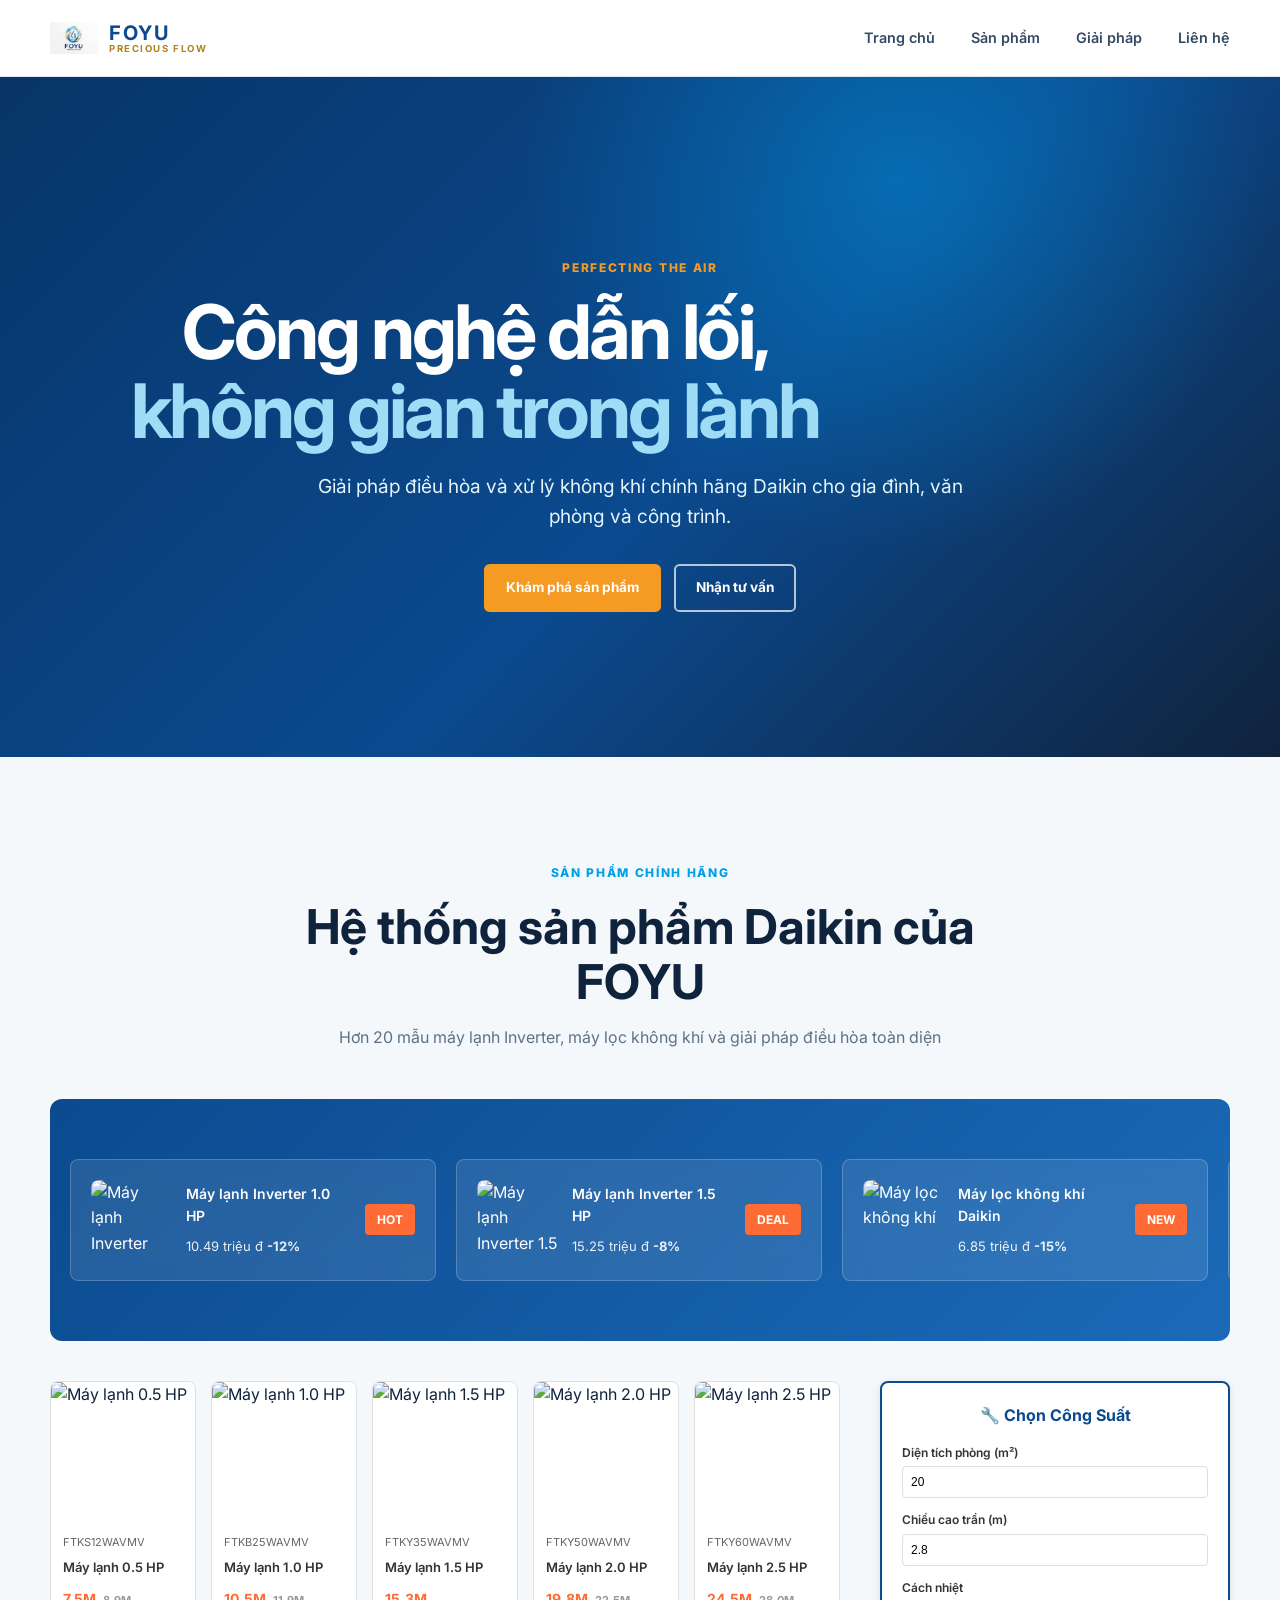
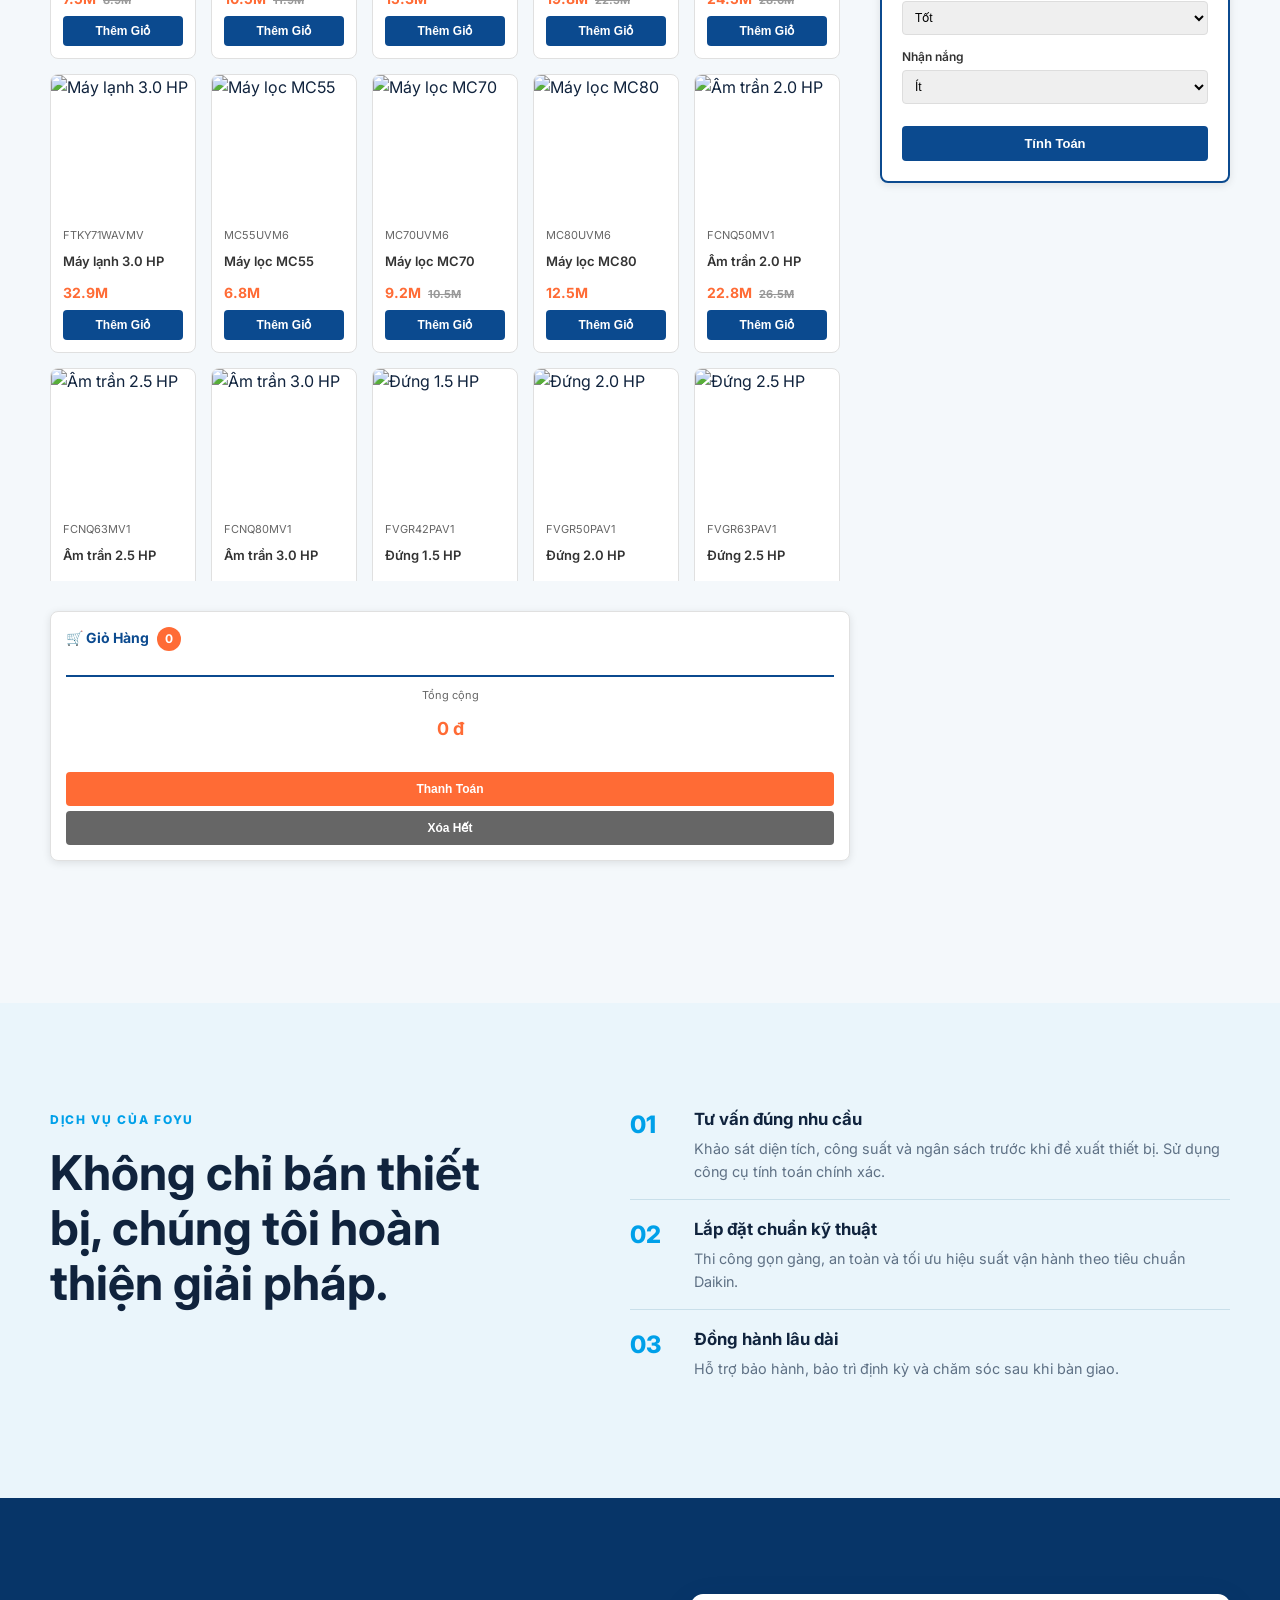
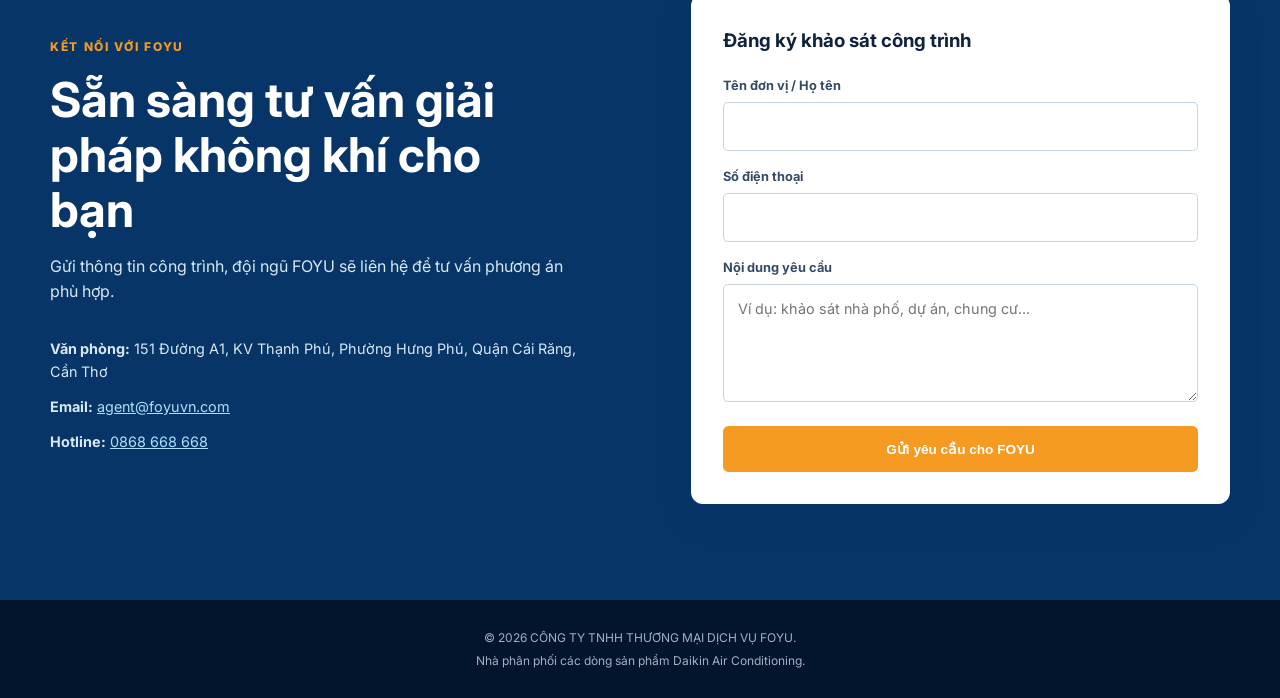
==== commit 9371feb3: "Cập nhật trang web với carousel quảng cáo, layout sản phẩm 5 cột, sidebar calculator và giỏ hàng" ====
--- a/index.html
+++ b/index.html
@@ -22,6 +22,478 @@
   <link rel="preconnect" href="https://fonts.gstatic.com" crossorigin>
   <link href="https://fonts.googleapis.com/css2?family=Inter:wght@400;500;600;700;800&display=swap" rel="stylesheet">
   <link rel="stylesheet" href="style.css">
+
+  <style>
+    /* ========== CAROUSEL KHUYẾN MÃI ========== */
+    .promo-carousel {
+      background: linear-gradient(135deg, #0b4a8f 0%, #1b6ab8 100%);
+      color: white;
+      padding: 60px 20px;
+      margin: 40px 0;
+      border-radius: 12px;
+      overflow: hidden;
+    }
+
+    .carousel-container {
+      display: flex;
+      gap: 20px;
+      animation: slideCarousel 15s infinite linear;
+      min-width: 100%;
+    }
+
+    .promo-item {
+      min-width: calc(33.333% - 14px);
+      background: rgba(255, 255, 255, 0.1);
+      border-radius: 8px;
+      padding: 20px;
+      display: flex;
+      align-items: center;
+      gap: 15px;
+      backdrop-filter: blur(10px);
+      border: 1px solid rgba(255, 255, 255, 0.2);
+      transition: transform 0.3s ease;
+    }
+
+    .promo-item:hover {
+      transform: translateY(-5px);
+      background: rgba(255, 255, 255, 0.15);
+    }
+
+    .promo-item img {
+      width: 80px;
+      height: 80px;
+      border-radius: 8px;
+      object-fit: cover;
+    }
+
+    .promo-content {
+      flex: 1;
+    }
+
+    .promo-content h4 {
+      margin: 0 0 8px 0;
+      font-size: 14px;
+      font-weight: 600;
+    }
+
+    .promo-content p {
+      margin: 0;
+      font-size: 13px;
+      opacity: 0.9;
+    }
+
+    .promo-badge {
+      background: #ff6b35;
+      color: white;
+      padding: 6px 12px;
+      border-radius: 4px;
+      font-size: 12px;
+      font-weight: 700;
+      white-space: nowrap;
+    }
+
+    @keyframes slideCarousel {
+      0% { transform: translateX(0); }
+      100% { transform: translateX(-100%); }
+    }
+
+    /* ========== LAYOUT SẢN PHẨM CHÍNH ========== */
+    .products-layout {
+      display: grid;
+      grid-template-columns: 1fr 350px;
+      gap: 30px;
+      margin: 40px 0;
+      align-items: start;
+    }
+
+    .products-main {
+      display: grid;
+      grid-template-columns: repeat(5, 1fr);
+      gap: 15px;
+      max-height: 800px;
+      overflow-y: auto;
+      padding-right: 10px;
+    }
+
+    .products-main::-webkit-scrollbar {
+      width: 8px;
+    }
+
+    .products-main::-webkit-scrollbar-track {
+      background: #f1f1f1;
+      border-radius: 10px;
+    }
+
+    .products-main::-webkit-scrollbar-thumb {
+      background: #0b4a8f;
+      border-radius: 10px;
+    }
+
+    .product-card-compact {
+      background: white;
+      border-radius: 8px;
+      overflow: hidden;
+      border: 1px solid #e0e0e0;
+      transition: all 0.3s ease;
+      display: flex;
+      flex-direction: column;
+      cursor: pointer;
+    }
+
+    .product-card-compact:hover {
+      border-color: #0b4a8f;
+      box-shadow: 0 4px 12px rgba(11, 74, 143, 0.15);
+      transform: translateY(-3px);
+    }
+
+    .product-card-compact img {
+      width: 100%;
+      height: 140px;
+      object-fit: cover;
+    }
+
+    .product-card-compact-content {
+      padding: 12px;
+      flex: 1;
+      display: flex;
+      flex-direction: column;
+    }
+
+    .product-card-compact h4 {
+      margin: 0 0 6px 0;
+      font-size: 13px;
+      font-weight: 600;
+      color: #333;
+      line-height: 1.3;
+      overflow: hidden;
+      text-overflow: ellipsis;
+      display: -webkit-box;
+      -webkit-line-clamp: 2;
+      -webkit-box-orient: vertical;
+    }
+
+    .product-card-compact-price {
+      font-size: 14px;
+      font-weight: 700;
+      color: #ff6b35;
+      margin: 6px 0;
+    }
+
+    .product-card-compact-price del {
+      font-size: 11px;
+      color: #999;
+      margin-left: 4px;
+    }
+
+    .product-card-compact-model {
+      font-size: 11px;
+      color: #666;
+      margin-bottom: 8px;
+    }
+
+    .product-add-cart {
+      width: 100%;
+      background: #0b4a8f;
+      color: white;
+      border: none;
+      padding: 8px 6px;
+      border-radius: 4px;
+      font-size: 12px;
+      font-weight: 600;
+      cursor: pointer;
+      transition: background 0.3s;
+      margin-top: auto;
+    }
+
+    .product-add-cart:hover {
+      background: #082d5c;
+    }
+
+    /* ========== SIDEBAR CALCULATOR ========== */
+    .sidebar-calculator {
+      background: white;
+      border-radius: 8px;
+      padding: 20px;
+      border: 2px solid #0b4a8f;
+      position: sticky;
+      top: 100px;
+      box-shadow: 0 2px 8px rgba(0,0,0,0.1);
+    }
+
+    .sidebar-calculator h3 {
+      margin-top: 0;
+      margin-bottom: 15px;
+      font-size: 16px;
+      color: #0b4a8f;
+      text-align: center;
+    }
+
+    .calc-group {
+      margin-bottom: 12px;
+    }
+
+    .calc-group label {
+      display: block;
+      font-size: 12px;
+      font-weight: 600;
+      margin-bottom: 4px;
+      color: #333;
+    }
+
+    .calc-group input,
+    .calc-group select {
+      width: 100%;
+      padding: 8px;
+      border: 1px solid #ddd;
+      border-radius: 4px;
+      font-size: 12px;
+      box-sizing: border-box;
+    }
+
+    .calc-group input:focus,
+    .calc-group select:focus {
+      border-color: #0b4a8f;
+      outline: none;
+      box-shadow: 0 0 4px rgba(11, 74, 143, 0.3);
+    }
+
+    .calc-button {
+      width: 100%;
+      background: #0b4a8f;
+      color: white;
+      border: none;
+      padding: 10px;
+      border-radius: 4px;
+      font-weight: 600;
+      cursor: pointer;
+      font-size: 13px;
+      transition: background 0.3s;
+      margin-top: 10px;
+    }
+
+    .calc-button:hover {
+      background: #082d5c;
+    }
+
+    .calc-result {
+      background: #f0f7ff;
+      border-left: 4px solid #0b4a8f;
+      padding: 12px;
+      border-radius: 4px;
+      margin-top: 15px;
+      display: none;
+    }
+
+    .calc-result.show {
+      display: block;
+      animation: slideIn 0.3s ease;
+    }
+
+    @keyframes slideIn {
+      from { opacity: 0; transform: translateY(-10px); }
+      to { opacity: 1; transform: translateY(0); }
+    }
+
+    .calc-result-hp {
+      font-size: 24px;
+      font-weight: 700;
+      color: #0b4a8f;
+      text-align: center;
+      margin: 8px 0;
+    }
+
+    .calc-result-text {
+      font-size: 12px;
+      color: #333;
+      line-height: 1.5;
+    }
+
+    .calc-result-products {
+      margin-top: 12px;
+      padding-top: 12px;
+      border-top: 1px solid #ddd;
+    }
+
+    .calc-result-products h4 {
+      margin: 0 0 8px 0;
+      font-size: 12px;
+      color: #0b4a8f;
+    }
+
+    .product-option {
+      background: white;
+      border: 1px solid #ddd;
+      padding: 8px;
+      margin-bottom: 6px;
+      border-radius: 4px;
+      font-size: 11px;
+      cursor: pointer;
+      transition: all 0.2s;
+      display: flex;
+      justify-content: space-between;
+      align-items: center;
+    }
+
+    .product-option:hover {
+      border-color: #0b4a8f;
+      background: #f0f7ff;
+    }
+
+    .product-option-name {
+      font-weight: 600;
+      color: #333;
+    }
+
+    .product-option-price {
+      color: #ff6b35;
+      font-weight: 700;
+    }
+
+    /* ========== CART SIDEBAR ========== */
+    .cart-sidebar {
+      background: white;
+      border-radius: 8px;
+      padding: 15px;
+      border: 1px solid #e0e0e0;
+      position: sticky;
+      top: 100px;
+      box-shadow: 0 2px 8px rgba(0,0,0,0.1);
+    }
+
+    .cart-sidebar h3 {
+      margin-top: 0;
+      font-size: 14px;
+      color: #0b4a8f;
+      display: flex;
+      align-items: center;
+      gap: 8px;
+    }
+
+    .cart-count {
+      background: #ff6b35;
+      color: white;
+      width: 24px;
+      height: 24px;
+      border-radius: 50%;
+      display: flex;
+      align-items: center;
+      justify-content: center;
+      font-size: 12px;
+      font-weight: 700;
+    }
+
+    .cart-items {
+      max-height: 300px;
+      overflow-y: auto;
+      margin: 10px 0;
+    }
+
+    .cart-item {
+      background: #f9f9f9;
+      padding: 8px;
+      margin-bottom: 8px;
+      border-radius: 4px;
+      font-size: 11px;
+      border-left: 3px solid #0b4a8f;
+    }
+
+    .cart-item-name {
+      font-weight: 600;
+      color: #333;
+      margin-bottom: 4px;
+    }
+
+    .cart-item-price {
+      color: #ff6b35;
+      font-weight: 700;
+      margin-bottom: 4px;
+    }
+
+    .cart-item-qty {
+      display: flex;
+      align-items: center;
+      gap: 4px;
+    }
+
+    .cart-item-qty button {
+      width: 20px;
+      height: 20px;
+      border: 1px solid #ddd;
+      background: white;
+      border-radius: 2px;
+      cursor: pointer;
+      font-size: 10px;
+      font-weight: 700;
+    }
+
+    .cart-total {
+      border-top: 2px solid #0b4a8f;
+      padding-top: 10px;
+      margin-top: 10px;
+      text-align: center;
+    }
+
+    .cart-total-label {
+      font-size: 11px;
+      color: #666;
+    }
+
+    .cart-total-amount {
+      font-size: 18px;
+      font-weight: 700;
+      color: #ff6b35;
+    }
+
+    .cart-button {
+      width: 100%;
+      background: #ff6b35;
+      color: white;
+      border: none;
+      padding: 10px;
+      border-radius: 4px;
+      font-weight: 600;
+      cursor: pointer;
+      font-size: 12px;
+      margin-top: 10px;
+      transition: background 0.3s;
+    }
+
+    .cart-button:hover {
+      background: #e55a24;
+    }
+
+    @media (max-width: 1200px) {
+      .products-layout {
+        grid-template-columns: 1fr;
+      }
+
+      .products-main {
+        grid-template-columns: repeat(4, 1fr);
+      }
+
+      .sidebar-calculator,
+      .cart-sidebar {
+        position: relative;
+        top: 0;
+      }
+    }
+
+    @media (max-width: 768px) {
+      .products-main {
+        grid-template-columns: repeat(3, 1fr);
+      }
+    }
+
+    @media (max-width: 480px) {
+      .products-main {
+        grid-template-columns: repeat(2, 1fr);
+      }
+
+      .promo-item {
+        min-width: 100%;
+      }
+    }
+  </style>
 
   <script type="application/ld+json">
   {
@@ -54,7 +526,6 @@
       <nav class="nav-links" aria-label="Điều hướng chính">
         <a href="#home">Trang chủ</a>
         <a href="#products">Sản phẩm</a>
-        <a href="#calculator">Tính công suất</a>
         <a href="#solutions">Giải pháp</a>
         <a href="#contact">Liên hệ</a>
       </nav>
@@ -74,127 +545,6 @@
       </div>
     </section>
 
-    <section id="calculator" class="section calculator-section" aria-labelledby="calculator-title">
-      <div class="container">
-        <header class="section-header">
-          <span class="eyebrow eyebrow-dark">Công cụ hữu ích</span>
-          <h2 id="calculator-title">Máy Tính Công Suất Lạnh & Diện Tích Phòng</h2>
-          <p>Xác định công suất máy lạnh phù hợp cho không gian của bạn</p>
-        </header>
-
-        <div class="calculator-content">
-          <div class="calculator-wrapper">
-            <div class="calculator-form">
-              <h3>Tính Công Suất Lạnh Cần Thiết</h3>
-              
-              <div class="form-group">
-                <label for="area">Diện tích phòng (m²)</label>
-                <input type="number" id="area" min="5" max="500" value="20" aria-label="Nhập diện tích phòng">
-              </div>
-
-              <div class="form-group">
-                <label for="height">Chiều cao trần (m)</label>
-                <input type="number" id="height" min="2.4" max="5" step="0.1" value="2.8" aria-label="Nhập chiều cao trần">
-              </div>
-
-              <div class="form-group">
-                <label for="insulation">Cách nhiệt của phòng</label>
-                <select id="insulation" aria-label="Chọn mức cách nhiệt">
-                  <option value="1">Cách nhiệt tốt (có sơn, vách cách âm)</option>
-                  <option value="1.2">Cách nhiệt trung bình (gạch thường)</option>
-                  <option value="1.4">Cách nhiệt kém (nhiều cửa sổ, tầng cao)</option>
-                </select>
-              </div>
-
-              <div class="form-group">
-                <label for="sunlight">Mức nhận nắng</label>
-                <select id="sunlight" aria-label="Chọn mức nhận nắng">
-                  <option value="1">Ít nắng (phòng trong nhà)</option>
-                  <option value="1.1">Vừa (1-2 cửa sổ hướng Đông/Tây)</option>
-                  <option value="1.2">Nhiều (cửa sổ lớn hướng Tây)</option>
-                </select>
-              </div>
-
-              <div class="form-group">
-                <label for="people">Số người thường xuyên ở trong phòng</label>
-                <input type="number" id="people" min="1" max="10" value="2" aria-label="Nhập số người">
-              </div>
-
-              <button type="button" class="button button-primary" onclick="calculateCooling()">Tính toán</button>
-            </div>
-
-            <div class="calculator-result">
-              <div id="result-content" style="display:none;">
-                <h3>Kết quả</h3>
-                <div class="result-box">
-                  <p class="result-label">Công suất lạnh cần thiết</p>
-                  <p class="result-value" id="cooling-capacity">0</p>
-                  <p class="result-unit">BTU/giờ</p>
-                </div>
-                <div class="result-box">
-                  <p class="result-label">Đó là khoảng</p>
-                  <p class="result-hp" id="cooling-hp">0 HP</p>
-                </div>
-                <div class="recommendation">
-                  <p><strong>Khuyến nghị:</strong> <span id="recommendation-text"></span></p>
-                  <p class="recommendation-note">*Giá trị này dựa trên tiêu chuẩn kỹ thuật. Để có tư vấn chính xác nhất, vui lòng liên hệ với đội ngũ FOYU.</p>
-                </div>
-              </div>
-              <div id="info-content">
-                <h3>Hướng dẫn tính công suất</h3>
-                <div class="info-box">
-                  <h4>📐 Công thức cơ bản</h4>
-                  <p><strong>Công suất (BTU/h) = Diện tích (m²) × Chiều cao (m) × 150-200</strong></p>
-                  <p style="font-size: 0.9em; color: #666;">Hệ số 150-200 phụ thuộc vào cách nhiệt, nắng và số người</p>
-                </div>
-                <div class="info-box">
-                  <h4>📊 Quy đổi HP sang BTU</h4>
-                  <ul style="font-size: 0.95em;">
-                    <li><strong>0.5 HP</strong> = 4.200 - 4.500 BTU/h (phòng 10-15m²)</li>
-                    <li><strong>1.0 HP</strong> = 9.000 - 10.000 BTU/h (phòng 15-20m²)</li>
-                    <li><strong>1.5 HP</strong> = 12.000 - 14.000 BTU/h (phòng 20-30m²)</li>
-                    <li><strong>2.0 HP</strong> = 18.000 - 21.000 BTU/h (phòng 30-40m²)</li>
-                    <li><strong>2.5 HP</strong> = 24.000 - 28.000 BTU/h (phòng 40-50m²)</li>
-                    <li><strong>3.0 HP</strong> = 30.000 - 35.000 BTU/h (phòng 50-60m²)</li>
-                  </ul>
-                </div>
-              </div>
-            </div>
-          </div>
-
-          <div class="calculation-guide">
-            <h3>🔍 Hướng dẫn chi tiết</h3>
-            <div class="guide-grid">
-              <div class="guide-item">
-                <h4>1. Đo diện tích phòng</h4>
-                <p>Tính chiều dài × chiều rộng phòng. Nếu phòng có hình L, chia thành 2 hình chữ nhật.</p>
-              </div>
-              <div class="guide-item">
-                <h4>2. Xác định chiều cao trần</h4>
-                <p>Chiều cao trần thường 2.8-3m ở nhà ở, 3-4m ở văn phòng. Trần cao cần công suất lạnh hơn.</p>
-              </div>
-              <div class="guide-item">
-                <h4>3. Đánh giá cách nhiệt</h4>
-                <p><strong>Tốt:</strong> Nhà mới, sơn tốt | <strong>Trung bình:</strong> Nhà thường | <strong>Kém:</strong> Tầng cao, nhiều cửa sổ</p>
-              </div>
-              <div class="guide-item">
-                <h4>4. Nhận nắng mặt trời</h4>
-                <p><strong>Ít:</strong> Phòng trong, không cửa sổ | <strong>Vừa:</strong> 1-2 cửa sổ | <strong>Nhiều:</strong> Cửa sổ lớn hướng Tây</p>
-              </div>
-              <div class="guide-item">
-                <h4>5. Số người sử dụng</h4>
-                <p>Mỗi người tỏa nhiệt ~100W. Phòng có nhiều người cần công suất cao hơn.</p>
-              </div>
-              <div class="guide-item">
-                <h4>6. Kết quả cuối cùng</h4>
-                <p>Máy lạnh nên chọn công suất bằng hoặc hơn kết quả tính toán khoảng 10-15% để hoạt động tối ưu.</p>
-              </div>
-            </div>
-          </div>
-        </div>
-      </div>
-    </section>
-
     <section id="products" class="section products-section" aria-labelledby="products-title">
       <div class="container">
         <header class="section-header">
@@ -203,59 +553,129 @@
           <p>Hơn 20 mẫu máy lạnh Inverter, máy lọc không khí và giải pháp điều hòa toàn diện</p>
         </header>
 
-        <div class="filters-section">
-          <div class="filter-group">
-            <label for="filter-category">Danh mục sản phẩm</label>
-            <select id="filter-category" onchange="filterProducts()">
-              <option value="">Tất cả danh mục</option>
-              <option value="wall-mounted">Máy lạnh treo tường</option>
-              <option value="air-purifier">Máy lọc không khí</option>
-              <option value="cassette">Máy lạnh âm trần</option>
-              <option value="floor-standing">Máy lạnh đứng</option>
-              <option value="multi-split">Hệ thống multi-split</option>
-            </select>
+        <!-- CAROUSEL KHUYẾN MÃI -->
+        <div class="promo-carousel">
+          <div class="carousel-container" id="carousel">
+            <div class="promo-item">
+              <img src="https://images.unsplash.com/photo-1585128903990-9f3c9f6b3f3e?auto=format&fit=crop&w=200&q=80" alt="Máy lạnh Inverter 1.0 HP">
+              <div class="promo-content">
+                <h4>Máy lạnh Inverter 1.0 HP</h4>
+                <p>10.49 triệu đ <strong>-12%</strong></p>
+              </div>
+              <span class="promo-badge">HOT</span>
+            </div>
+
+            <div class="promo-item">
+              <img src="https://images.unsplash.com/photo-1631545806609-4b1f2d8b6f7b?auto=format&fit=crop&w=200&q=80" alt="Máy lạnh Inverter 1.5 HP">
+              <div class="promo-content">
+                <h4>Máy lạnh Inverter 1.5 HP</h4>
+                <p>15.25 triệu đ <strong>-8%</strong></p>
+              </div>
+              <span class="promo-badge">DEAL</span>
+            </div>
+
+            <div class="promo-item">
+              <img src="https://images.unsplash.com/photo-1585771724684-38269d6639fd?auto=format&fit=crop&w=200&q=80" alt="Máy lọc không khí">
+              <div class="promo-content">
+                <h4>Máy lọc không khí Daikin</h4>
+                <p>6.85 triệu đ <strong>-15%</strong></p>
+              </div>
+              <span class="promo-badge">NEW</span>
+            </div>
+
+            <div class="promo-item">
+              <img src="https://images.unsplash.com/photo-1585128903990-9f3c9f6b3f3e?auto=format&fit=crop&w=200&q=80" alt="Máy lạnh Inverter 1.0 HP">
+              <div class="promo-content">
+                <h4>Máy lạnh Inverter 1.0 HP</h4>
+                <p>10.49 triệu đ <strong>-12%</strong></p>
+              </div>
+              <span class="promo-badge">HOT</span>
+            </div>
+
+            <div class="promo-item">
+              <img src="https://images.unsplash.com/photo-1631545806609-4b1f2d8b6f7b?auto=format&fit=crop&w=200&q=80" alt="Máy lạnh Inverter 1.5 HP">
+              <div class="promo-content">
+                <h4>Máy lạnh Inverter 1.5 HP</h4>
+                <p>15.25 triệu đ <strong>-8%</strong></p>
+              </div>
+              <span class="promo-badge">DEAL</span>
+            </div>
+
+            <div class="promo-item">
+              <img src="https://images.unsplash.com/photo-1585771724684-38269d6639fd?auto=format&fit=crop&w=200&q=80" alt="Máy lọc không khí">
+              <div class="promo-content">
+                <h4>Máy lọc không khí Daikin</h4>
+                <p>6.85 triệu đ <strong>-15%</strong></p>
+              </div>
+              <span class="promo-badge">NEW</span>
+            </div>
           </div>
-
-          <div class="filter-group">
-            <label for="filter-capacity">Công suất lạnh (HP)</label>
-            <select id="filter-capacity" onchange="filterProducts()">
-              <option value="">Tất cả công suất</option>
-              <option value="0.5">0.5 HP (4.200-4.500 BTU)</option>
-              <option value="1">1.0 HP (9.000-10.000 BTU)</option>
-              <option value="1.5">1.5 HP (12.000-14.000 BTU)</option>
-              <option value="2">2.0 HP (18.000-21.000 BTU)</option>
-              <option value="2.5">2.5 HP (24.000-28.000 BTU)</option>
-              <option value="3">3.0 HP+ (30.000+ BTU)</option>
-            </select>
+        </div>
+
+        <!-- LAYOUT CHÍNH: SẢN PHẨM + CALCULATOR + CART -->
+        <div class="products-layout">
+          <!-- DANH SÁCH SẢN PHẨM 5 CỘT -->
+          <div class="products-main" id="products-main"></div>
+
+          <!-- SIDEBAR CALCULATOR -->
+          <div class="sidebar-calculator">
+            <h3>🔧 Chọn Công Suất</h3>
+            
+            <div class="calc-group">
+              <label for="area-sidebar">Diện tích phòng (m²)</label>
+              <input type="number" id="area-sidebar" min="5" max="500" value="20">
+            </div>
+
+            <div class="calc-group">
+              <label for="height-sidebar">Chiều cao trần (m)</label>
+              <input type="number" id="height-sidebar" min="2.4" max="5" step="0.1" value="2.8">
+            </div>
+
+            <div class="calc-group">
+              <label for="insulation-sidebar">Cách nhiệt</label>
+              <select id="insulation-sidebar">
+                <option value="1">Tốt</option>
+                <option value="1.2">Trung bình</option>
+                <option value="1.4">Kém</option>
+              </select>
+            </div>
+
+            <div class="calc-group">
+              <label for="sunlight-sidebar">Nhận nắng</label>
+              <select id="sunlight-sidebar">
+                <option value="1">Ít</option>
+                <option value="1.1">Vừa</option>
+                <option value="1.2">Nhiều</option>
+              </select>
+            </div>
+
+            <button class="calc-button" onclick="calculateAndShowProducts()">Tính Toán</button>
+
+            <div class="calc-result" id="calc-result-sidebar">
+              <p class="calc-result-text">Công suất cần thiết:</p>
+              <div class="calc-result-hp" id="calc-hp-sidebar">0 HP</div>
+              <div class="calc-result-products" id="matched-products"></div>
+            </div>
           </div>
 
-          <div class="filter-group">
-            <label for="filter-price">Khoảng giá</label>
-            <select id="filter-price" onchange="filterProducts()">
-              <option value="">Tất cả giá</option>
-              <option value="budget">Dưới 8 triệu đồng</option>
-              <option value="mid">8 - 15 triệu đồng</option>
-              <option value="premium">15 - 30 triệu đồng</option>
-              <option value="luxury">Trên 30 triệu đồng</option>
-            </select>
+          <!-- SIDEBAR GIỎ HÀNG -->
+          <div class="cart-sidebar">
+            <h3>
+              🛒 Giỏ Hàng
+              <span class="cart-count" id="cart-count">0</span>
+            </h3>
+
+            <div class="cart-items" id="cart-items"></div>
+
+            <div class="cart-total">
+              <p class="cart-total-label">Tổng cộng</p>
+              <p class="cart-total-amount" id="cart-total-amount">0 đ</p>
+            </div>
+
+            <button class="cart-button" onclick="goToCheckout()">Thanh Toán</button>
+            <button class="cart-button" style="background: #666; margin-top: 5px;" onclick="clearCart()">Xóa Hết</button>
           </div>
-
-          <div class="filter-group">
-            <label for="filter-feature">Tính năng đặc biệt</label>
-            <select id="filter-feature" onchange="filterProducts()">
-              <option value="">Tất cả tính năng</option>
-              <option value="inverter">Công nghệ Inverter</option>
-              <option value="streamer">Phóng điện Streamer</option>
-              <option value="smart">Điều khiển thông minh</option>
-              <option value="quiet">Chế độ im lặng</option>
-              <option value="hepa">Bộ lọc HEPA</option>
-            </select>
-          </div>
-
-          <button class="button button-secondary" onclick="resetFilters()">Xóa bộ lọc</button>
         </div>
-
-        <div class="products-grid" id="products-grid"></div>
       </div>
     </section>
 
@@ -318,119 +738,153 @@
 
   <script>
     const productsData = [
-      {id:1, name:'Điều hòa treo tường Daikin Inverter 0.5 HP', category:'wall-mounted', model:'FTKS12WAVMV', hp:0.5, btu:4200, price:7500000, originalPrice:8900000, image:'https://images.unsplash.com/photo-1585128903990-9f3c9f6b3f3e?auto=format&fit=crop&w=900&q=80', features:['inverter','quiet'], specs:['Công suất: 0.5 HP - 4.200 BTU','Diện tích phòng: 8-12m²','Môi chất lạnh: Gas R-32','Tiêu thụ điện: 0.52 kW','Mắt thần thông minh']},
-      {id:2, name:'Điều hòa treo tường Daikin Inverter 1.0 HP', category:'wall-mounted', model:'FTKB25WAVMV', hp:1, btu:9200, price:10490000, originalPrice:11900000, image:'https://images.unsplash.com/photo-1631545806609-4b1f2d8b6f7b?auto=format&fit=crop&w=900&q=80', features:['inverter','smart'], specs:['Công suất: 1.0 HP - 9.200 BTU','Diện tích phòng: 15-20m²','Môi chất lạnh: Gas R-32','Tiêu thụ điện: 1.06 kW','Mắt thần thông minh, WiFi control']},
-      {id:3, name:'Điều hòa treo tường Daikin Inverter 1.5 HP', category:'wall-mounted', model:'FTKY35WAVMV', hp:1.5, btu:12000, price:15250000, originalPrice:null, image:'https://images.unsplash.com/photo-1585771724684-38269d6639fd?auto=format&fit=crop&w=900&q=80', features:['inverter','streamer','smart'], specs:['Công suất: 1.5 HP - 12.000 BTU','Diện tích phòng: 20-30m²','Công nghệ: Phóng điện Streamer','Luồng gió: Coanda phân bổ đều','Tiêu thụ điện: 1.58 kW']},
-      {id:4, name:'Điều hòa treo tường Daikin Inverter 2.0 HP', category:'wall-mounted', model:'FTKY50WAVMV', hp:2, btu:18000, price:19800000, originalPrice:22500000, image:'https://images.unsplash.com/photo-1585128903990-9f3c9f6b3f3e?auto=format&fit=crop&w=900&q=80', features:['inverter','streamer','quiet','smart'], specs:['Công suất: 2.0 HP - 18.000 BTU','Diện tích phòng: 30-40m²','Công nghệ: Phóng điện Streamer','Chế độ im lặng: 20dB','Tiêu thụ điện: 2.1 kW']},
-      {id:5, name:'Điều hòa treo tường Daikin Inverter 2.5 HP', category:'wall-mounted', model:'FTKY60WAVMV', hp:2.5, btu:24000, price:24500000, originalPrice:28000000, image:'https://images.unsplash.com/photo-1631545806609-4b1f2d8b6f7b?auto=format&fit=crop&w=900&q=80', features:['inverter','streamer','smart'], specs:['Công suất: 2.5 HP - 24.000 BTU','Diện tích phòng: 40-50m²','Công nghệ: Phóng điện Streamer','Tiêu thụ điện: 2.7 kW','Bộ điều khiển thông minh']},
-      {id:6, name:'Điều hòa treo tường Daikin Inverter 3.0 HP', category:'wall-mounted', model:'FTKY71WAVMV', hp:3, btu:30000, price:32900000, originalPrice:null, image:'https://images.unsplash.com/photo-1585771724684-38269d6639fd?auto=format&fit=crop&w=900&q=80', features:['inverter','streamer','smart'], specs:['Công suất: 3.0 HP - 30.000 BTU','Diện tích phòng: 50-60m²','Công nghệ: Phóng điện Streamer','Tiêu thụ điện: 3.3 kW','Bộ lọc PM2.5 tiên tiến']},
-      {id:7, name:'Máy lọc không khí Daikin MC55UVM6', category:'air-purifier', model:'MC55UVM6', hp:null, btu:null, price:6850000, originalPrice:null, image:'https://images.unsplash.com/photo-1585771724684-38269d6639fd?auto=format&fit=crop&w=900&q=80', features:['hepa','quiet'], specs:['Diện tích: Phòng dưới 41 m²','Bộ lọc: HEPA tĩnh điện','Độ ồn: Từ 19 dB','CADR: 155 m³/h','Hẹn giờ tắt máy']},
-      {id:8, name:'Máy lọc không khí Daikin MC70UVM6', category:'air-purifier', model:'MC70UVM6', hp:null, btu:null, price:9200000, originalPrice:10500000, image:'https://images.unsplash.com/photo-1631545806609-4b1f2d8b6f7b?auto=format&fit=crop&w=900&q=80', features:['hepa','smart','quiet'], specs:['Diện tích: Phòng dưới 61 m²','Bộ lọc: HEPA cao cấp + than hoạt tính','Độ ồn: Từ 17 dB','CADR: 240 m³/h','Kết nối WiFi, điều khiển bằng app']},
-      {id:9, name:'Máy lọc không khí Daikin MC80UVM6', category:'air-purifier', model:'MC80UVM6', hp:null, btu:null, price:12500000, originalPrice:null, image:'https://images.unsplash.com/photo-1585771724684-38269d6639fd?auto=format&fit=crop&w=900&q=80', features:['hepa','smart','streamer'], specs:['Diện tích: Phòng dưới 81 m²','Bộ lọc: HEPA + than + Streamer','Độ ồn: Từ 15 dB','CADR: 320 m³/h','Phóng điện Streamer diệt vi khuẩn']},
-      {id:10, name:'Máy lạnh âm trần Daikin Inverter 2.0 HP', category:'cassette', model:'FCNQ50MV1', hp:2, btu:18000, price:22800000, originalPrice:26500000, image:'https://images.unsplash.com/photo-1585128903990-9f3c9f6b3f3e?auto=format&fit=crop&w=900&q=80', features:['inverter','smart'], specs:['Công suất: 2.0 HP - 18.000 BTU','Định dạng: 4 chiều gió','Tiêu thụ điện: 2.1 kW','Điều khiển: Wifi, remote','Thích hợp cho văn phòng, showroom']},
-      {id:11, name:'Máy lạnh âm trần Daikin Inverter 2.5 HP', category:'cassette', model:'FCNQ63MV1', hp:2.5, btu:24000, price:28900000, originalPrice:null, image:'https://images.unsplash.com/photo-1631545806609-4b1f2d8b6f7b?auto=format&fit=crop&w=900&q=80', features:['inverter','smart'], specs:['Công suất: 2.5 HP - 24.000 BTU','Định dạng: 4 chiều gió','Tiêu thụ điện: 2.7 kW','Luồng gió khỏe: 360°','Thích hợp cho phòng khách lớn']},
-      {id:12, name:'Máy lạnh âm trần Daikin Inverter 3.0 HP', category:'cassette', model:'FCNQ80MV1', hp:3, btu:30000, price:35600000, originalPrice:41000000, image:'https://images.unsplash.com/photo-1585771724684-38269d6639fd?auto=format&fit=crop&w=900&q=80', features:['inverter','smart','quiet'], specs:['Công suất: 3.0 HP - 30.000 BTU','Định dạng: 4 chiều gió cao cấp','Tiêu thụ điện: 3.3 kW','Chế độ im lặng: 22dB','Thích hợp cho sảnh, hội trường']},
-      {id:13, name:'Máy lạnh đứng Daikin Inverter 1.5 HP', category:'floor-standing', model:'FVGR42PAV1', hp:1.5, btu:12000, price:16900000, originalPrice:19500000, image:'https://images.unsplash.com/photo-1585128903990-9f3c9f6b3f3e?auto=format&fit=crop&w=900&q=80', features:['inverter','smart'], specs:['Công suất: 1.5 HP - 12.000 BTU','Định dạng: Chân đứng','Tiêu thụ điện: 1.58 kW','Điều khiển: Wifi + Remote','Phù hợp cho phòng khách, phòng họp']},
-      {id:14, name:'Máy lạnh đứng Daikin Inverter 2.0 HP', category:'floor-standing', model:'FVGR50PAV1', hp:2, btu:18000, price:21500000, originalPrice:null, image:'https://images.unsplash.com/photo-1631545806609-4b1f2d8b6f7b?auto=format&fit=crop&w=900&q=80', features:['inverter','quiet','smart'], specs:['Công suất: 2.0 HP - 18.000 BTU','Định dạng: Chân đứng','Tiêu thụ điện: 2.1 kW','Chế độ im lặng: 21dB','Thích hợp cho văn phòng, cửa hàng']},
-      {id:15, name:'Máy lạnh đứng Daikin Inverter 2.5 HP', category:'floor-standing', model:'FVGR63PAV1', hp:2.5, btu:24000, price:26800000, originalPrice:30500000, image:'https://images.unsplash.com/photo-1585771724684-38269d6639fd?auto=format&fit=crop&w=900&q=80', features:['inverter','smart'], specs:['Công suất: 2.5 HP - 24.000 BTU','Định dạng: Chân đứng cao cấp','Tiêu thụ điện: 2.7 kW','Điều khiển thông minh','Thích hợp cho phòng lớn, hành lang']},
-      {id:16, name:'Hệ thống multi-split Daikin 2x1.0 HP', category:'multi-split', model:'RMXS20UVMA', hp:2, btu:18000, price:28900000, originalPrice:33000000, image:'https://images.unsplash.com/photo-1585128903990-9f3c9f6b3f3e?auto=format&fit=crop&w=900&q=80', features:['inverter','smart'], specs:['Công suất: 2 dàn lạnh x 1.0 HP','Ngoài: 1 dàn nóng 2.0 HP','Điều khiển: Wifi, remote riêng từng dàn','Tiêu thụ điện: 2.1 kW','Lắp đặt cho 2 phòng khác nhau']},
-      {id:17, name:'Hệ thống multi-split Daikin 3x1.0 HP', category:'multi-split', model:'RMXS30UVMA', hp:3, btu:27000, price:42500000, originalPrice:48000000, image:'https://images.unsplash.com/photo-1631545806609-4b1f2d8b6f7b?auto=format&fit=crop&w=900&q=80', features:['inverter','smart'], specs:['Công suất: 3 dàn lạnh x 1.0 HP','Ngoài: 1 dàn nóng 3.0 HP','Điều khiển: Wifi, ứng dụng di động','Tiêu thụ điện: 3.3 kW','Lắp đặt cho 3 phòng khác nhau']},
-      {id:18, name:'Hệ thống multi-split Daikin 1.5HP + 2.0HP', category:'multi-split', model:'RMXS25UVMA', hp:3.5, btu:30000, price:38900000, originalPrice:44500000, image:'https://images.unsplash.com/photo-1585771724684-38269d6639fd?auto=format&fit=crop&w=900&q=80', features:['inverter','smart','streamer'], specs:['Công suất: 1.5 HP + 2.0 HP','Ngoài: 1 dàn nóng 3.5 HP','Điều khiển: Wifi riêng biệt','Tiêu thụ điện: 3.8 kW','Phóng điện Streamer, chống khuẩn']},
-      {id:19, name:'Hệ thống multi-split Daikin 4x1.0 HP', category:'multi-split', model:'RMXS40UVMA', hp:4, btu:36000, price:56800000, originalPrice:null, image:'https://images.unsplash.com/photo-1585128903990-9f3c9f6b3f3e?auto=format&fit=crop&w=900&q=80', features:['inverter','smart','streamer'], specs:['Công suất: 4 dàn lạnh x 1.0 HP','Ngoài: 1 dàn nóng 4.0 HP','Điều khiển: Wifi, 4 remote riêng biệt','Tiêu thụ điện: 4.2 kW','Lắp đặt cho 4 phòng, toàn bộ căn hộ']},
-      {id:20, name:'Máy lạnh Window Daikin 1.0 HP', category:'wall-mounted', model:'AKAW10KVM', hp:1, btu:9000, price:5900000, originalPrice:6800000, image:'https://images.unsplash.com/photo-1585128903990-9f3c9f6b3f3e?auto=format&fit=crop&w=900&q=80', features:['inverter','quiet'], specs:['Công suất: 1.0 HP - 9.000 BTU','Định dạng: Lắp cửa sổ','Tiêu thụ điện: 1.05 kW','Chế độ im lặng: 24dB','Tiết kiệm điện, dễ lắp đặt']},
-      {id:21, name:'Bộ lọc bổ sung Daikin MC Filter', category:'air-purifier', model:'MC-FILTER-KIT', hp:null, btu:null, price:1200000, originalPrice:null, image:'https://images.unsplash.com/photo-1631545806609-4b1f2d8b6f7b?auto=format&fit=crop&w=900&q=80', features:['hepa'], specs:['Bộ lọc thay thế cho máy lọc không khí','Chứa HEPA + Than hoạt tính','Tuổi thọ: 6-12 tháng','Hàng chính hãng Daikin','Thay lọc định kỳ để hiệu suất tốt nhất']}
+      {id:1, name:'Máy lạnh 0.5 HP', category:'wall-mounted', model:'FTKS12WAVMV', hp:0.5, btu:4200, price:7500000, originalPrice:8900000, image:'https://images.unsplash.com/photo-1585128903990-9f3c9f6b3f3e?auto=format&fit=crop&w=200&q=80', features:['inverter','quiet']},
+      {id:2, name:'Máy lạnh 1.0 HP', category:'wall-mounted', model:'FTKB25WAVMV', hp:1, btu:9200, price:10490000, originalPrice:11900000, image:'https://images.unsplash.com/photo-1631545806609-4b1f2d8b6f7b?auto=format&fit=crop&w=200&q=80', features:['inverter','smart']},
+      {id:3, name:'Máy lạnh 1.5 HP', category:'wall-mounted', model:'FTKY35WAVMV', hp:1.5, btu:12000, price:15250000, originalPrice:null, image:'https://images.unsplash.com/photo-1585771724684-38269d6639fd?auto=format&fit=crop&w=200&q=80', features:['inverter','streamer','smart']},
+      {id:4, name:'Máy lạnh 2.0 HP', category:'wall-mounted', model:'FTKY50WAVMV', hp:2, btu:18000, price:19800000, originalPrice:22500000, image:'https://images.unsplash.com/photo-1585128903990-9f3c9f6b3f3e?auto=format&fit=crop&w=200&q=80', features:['inverter','streamer','quiet','smart']},
+      {id:5, name:'Máy lạnh 2.5 HP', category:'wall-mounted', model:'FTKY60WAVMV', hp:2.5, btu:24000, price:24500000, originalPrice:28000000, image:'https://images.unsplash.com/photo-1631545806609-4b1f2d8b6f7b?auto=format&fit=crop&w=200&q=80', features:['inverter','streamer','smart']},
+      {id:6, name:'Máy lạnh 3.0 HP', category:'wall-mounted', model:'FTKY71WAVMV', hp:3, btu:30000, price:32900000, originalPrice:null, image:'https://images.unsplash.com/photo-1585771724684-38269d6639fd?auto=format&fit=crop&w=200&q=80', features:['inverter','streamer','smart']},
+      {id:7, name:'Máy lọc MC55', category:'air-purifier', model:'MC55UVM6', hp:null, btu:null, price:6850000, originalPrice:null, image:'https://images.unsplash.com/photo-1585771724684-38269d6639fd?auto=format&fit=crop&w=200&q=80', features:['hepa','quiet']},
+      {id:8, name:'Máy lọc MC70', category:'air-purifier', model:'MC70UVM6', hp:null, btu:null, price:9200000, originalPrice:10500000, image:'https://images.unsplash.com/photo-1631545806609-4b1f2d8b6f7b?auto=format&fit=crop&w=200&q=80', features:['hepa','smart','quiet']},
+      {id:9, name:'Máy lọc MC80', category:'air-purifier', model:'MC80UVM6', hp:null, btu:null, price:12500000, originalPrice:null, image:'https://images.unsplash.com/photo-1585771724684-38269d6639fd?auto=format&fit=crop&w=200&q=80', features:['hepa','smart','streamer']},
+      {id:10, name:'Âm trần 2.0 HP', category:'cassette', model:'FCNQ50MV1', hp:2, btu:18000, price:22800000, originalPrice:26500000, image:'https://images.unsplash.com/photo-1585128903990-9f3c9f6b3f3e?auto=format&fit=crop&w=200&q=80', features:['inverter','smart']},
+      {id:11, name:'Âm trần 2.5 HP', category:'cassette', model:'FCNQ63MV1', hp:2.5, btu:24000, price:28900000, originalPrice:null, image:'https://images.unsplash.com/photo-1631545806609-4b1f2d8b6f7b?auto=format&fit=crop&w=200&q=80', features:['inverter','smart']},
+      {id:12, name:'Âm trần 3.0 HP', category:'cassette', model:'FCNQ80MV1', hp:3, btu:30000, price:35600000, originalPrice:41000000, image:'https://images.unsplash.com/photo-1585771724684-38269d6639fd?auto=format&fit=crop&w=200&q=80', features:['inverter','smart','quiet']},
+      {id:13, name:'Đứng 1.5 HP', category:'floor-standing', model:'FVGR42PAV1', hp:1.5, btu:12000, price:16900000, originalPrice:19500000, image:'https://images.unsplash.com/photo-1585128903990-9f3c9f6b3f3e?auto=format&fit=crop&w=200&q=80', features:['inverter','smart']},
+      {id:14, name:'Đứng 2.0 HP', category:'floor-standing', model:'FVGR50PAV1', hp:2, btu:18000, price:21500000, originalPrice:null, image:'https://images.unsplash.com/photo-1631545806609-4b1f2d8b6f7b?auto=format&fit=crop&w=200&q=80', features:['inverter','quiet','smart']},
+      {id:15, name:'Đứng 2.5 HP', category:'floor-standing', model:'FVGR63PAV1', hp:2.5, btu:24000, price:26800000, originalPrice:30500000, image:'https://images.unsplash.com/photo-1585771724684-38269d6639fd?auto=format&fit=crop&w=200&q=80', features:['inverter','smart']},
+      {id:16, name:'Multi 2x1.0 HP', category:'multi-split', model:'RMXS20UVMA', hp:2, btu:18000, price:28900000, originalPrice:33000000, image:'https://images.unsplash.com/photo-1585128903990-9f3c9f6b3f3e?auto=format&fit=crop&w=200&q=80', features:['inverter','smart']},
+      {id:17, name:'Multi 3x1.0 HP', category:'multi-split', model:'RMXS30UVMA', hp:3, btu:27000, price:42500000, originalPrice:48000000, image:'https://images.unsplash.com/photo-1631545806609-4b1f2d8b6f7b?auto=format&fit=crop&w=200&q=80', features:['inverter','smart']},
+      {id:18, name:'Multi 1.5+2.0 HP', category:'multi-split', model:'RMXS25UVMA', hp:3.5, btu:30000, price:38900000, originalPrice:44500000, image:'https://images.unsplash.com/photo-1585771724684-38269d6639fd?auto=format&fit=crop&w=200&q=80', features:['inverter','smart','streamer']},
+      {id:19, name:'Multi 4x1.0 HP', category:'multi-split', model:'RMXS40UVMA', hp:4, btu:36000, price:56800000, originalPrice:null, image:'https://images.unsplash.com/photo-1585128903990-9f3c9f6b3f3e?auto=format&fit=crop&w=200&q=80', features:['inverter','smart','streamer']},
+      {id:20, name:'Window 1.0 HP', category:'wall-mounted', model:'AKAW10KVM', hp:1, btu:9000, price:5900000, originalPrice:6800000, image:'https://images.unsplash.com/photo-1585128903990-9f3c9f6b3f3e?auto=format&fit=crop&w=200&q=80', features:['inverter','quiet']},
     ];
 
-    function renderProducts(products) {
-      const grid = document.getElementById('products-grid');
-      if (!products || products.length === 0) {
-        grid.innerHTML = '<p style="grid-column: 1/-1; text-align: center; padding: 40px;">Không tìm thấy sản phẩm phù hợp. Vui lòng thử bộ lọc khác.</p>';
+    let cart = [];
+
+    function renderProducts(products = productsData) {
+      const grid = document.getElementById('products-main');
+      grid.innerHTML = products.map(product => `
+        <div class="product-card-compact">
+          <img src="${product.image}" alt="${product.name}">
+          <div class="product-card-compact-content">
+            <div class="product-card-compact-model">${product.model}</div>
+            <h4>${product.name}</h4>
+            <div class="product-card-compact-price">
+              ${(product.price / 1000000).toFixed(1)}M
+              ${product.originalPrice ? `<del>${(product.originalPrice / 1000000).toFixed(1)}M</del>` : ''}
+            </div>
+            <button class="product-add-cart" onclick="addToCart(${product.id})">Thêm Giỏ</button>
+          </div>
+        </div>
+      `).join('');
+    }
+
+    function calculateAndShowProducts() {
+      const area = parseFloat(document.getElementById('area-sidebar').value);
+      const height = parseFloat(document.getElementById('height-sidebar').value);
+      const insulation = parseFloat(document.getElementById('insulation-sidebar').value);
+      const sunlight = parseFloat(document.getElementById('sunlight-sidebar').value);
+      const requiredCooling = Math.round(area * height * 150 * insulation * sunlight);
+
+      let hp = 0.5;
+      if (requiredCooling > 4500) hp = 1;
+      if (requiredCooling > 10000) hp = 1.5;
+      if (requiredCooling > 14000) hp = 2;
+      if (requiredCooling > 21000) hp = 2.5;
+      if (requiredCooling > 28000) hp = 3;
+
+      document.getElementById('calc-hp-sidebar').textContent = hp + ' HP (' + requiredCooling + ' BTU)';
+
+      const matched = productsData.filter(p => p.hp && p.hp >= hp && p.hp <= hp + 0.5);
+      
+      let html = '<h4>💡 Sản phẩm phù hợp:</h4>';
+      if (matched.length > 0) {
+        matched.slice(0, 4).forEach(p => {
+          html += `
+            <div class="product-option" onclick="addToCart(${p.id})">
+              <span class="product-option-name">${p.name}</span>
+              <span class="product-option-price">${(p.price/1000000).toFixed(1)}M</span>
+            </div>
+          `;
+        });
+      } else {
+        html += '<p style="font-size: 11px; color: #666;">Không có sản phẩm phù hợp</p>';
+      }
+      
+      document.getElementById('matched-products').innerHTML = html;
+      document.getElementById('calc-result-sidebar').classList.add('show');
+    }
+
+    function addToCart(productId) {
+      const product = productsData.find(p => p.id === productId);
+      const existingItem = cart.find(item => item.id === productId);
+      
+      if (existingItem) {
+        existingItem.qty++;
+      } else {
+        cart.push({...product, qty: 1});
+      }
+      
+      updateCart();
+    }
+
+    function updateCart() {
+      const cartItems = document.getElementById('cart-items');
+      const cartCount = document.getElementById('cart-count');
+      const cartTotal = document.getElementById('cart-total-amount');
+
+      const totalQty = cart.reduce((sum, item) => sum + item.qty, 0);
+      const totalPrice = cart.reduce((sum, item) => sum + item.price * item.qty, 0);
+
+      cartCount.textContent = totalQty;
+      cartTotal.textContent = (totalPrice / 1000000).toFixed(1) + ' M đ';
+
+      cartItems.innerHTML = cart.map(item => `
+        <div class="cart-item">
+          <div class="cart-item-name">${item.name}</div>
+          <div class="cart-item-price">${(item.price / 1000000).toFixed(1)}M × ${item.qty}</div>
+          <div class="cart-item-qty">
+            <button onclick="changeQty(${item.id}, -1)">-</button>
+            <span>${item.qty}</span>
+            <button onclick="changeQty(${item.id}, 1)">+</button>
+            <button onclick="removeCart(${item.id})" style="flex: 1; color: #ff6b35;">✕</button>
+          </div>
+        </div>
+      `).join('');
+    }
+
+    function changeQty(id, delta) {
+      const item = cart.find(c => c.id === id);
+      if (item) {
+        item.qty += delta;
+        if (item.qty <= 0) removeCart(id);
+        else updateCart();
+      }
+    }
+
+    function removeCart(id) {
+      cart = cart.filter(c => c.id !== id);
+      updateCart();
+    }
+
+    function clearCart() {
+      cart = [];
+      updateCart();
+    }
+
+    function goToCheckout() {
+      if (cart.length === 0) {
+        alert('Giỏ hàng trống!');
         return;
       }
-      grid.innerHTML = products.map(product => `
-        <article class="product-card" data-category="${product.category}" data-capacity="${product.hp}" data-price="${product.price}">
-          <div class="product-media">
-            <img src="${product.image}" alt="${product.name}" loading="lazy" width="900" height="600">
-            <div class="product-tags">
-              ${product.features.includes('inverter') ? '<span class="product-tag">Inverter</span>' : ''}
-              ${product.features.includes('streamer') ? '<span class="product-tag product-tag-premium">Streamer</span>' : ''}
-              ${product.features.includes('smart') ? '<span class="product-tag">Smart WiFi</span>' : ''}
-              ${product.features.includes('hepa') ? '<span class="product-tag product-tag-clean">HEPA</span>' : ''}
-              ${product.features.includes('quiet') ? '<span class="product-tag">Im lặng</span>' : ''}
-            </div>
-          </div>
-          <div class="product-content">
-            <p class="model-code">Model: ${product.model}</p>
-            <h3>${product.name}</h3>
-            <p class="price">${(product.price / 1000000).toFixed(1)} <span>triệu đ</span>${product.originalPrice ? `<del>${(product.originalPrice / 1000000).toFixed(1)} triệu đ</del>` : ''}</p>
-            <ul class="spec-list">${product.specs.map(spec => `<li>${spec}</li>`).join('')}</ul>
-            <a class="button button-dark" href="#contact">Nhận báo giá lắp đặt</a>
-          </div>
-        </article>
-      `).join('');
-    }
-
-    function filterProducts() {
-      const category = document.getElementById('filter-category').value;
-      const capacity = document.getElementById('filter-capacity').value;
-      const priceRange = document.getElementById('filter-price').value;
-      const feature = document.getElementById('filter-feature').value;
-
-      let filtered = productsData;
-      if (category) filtered = filtered.filter(p => p.category === category);
-      if (capacity) filtered = filtered.filter(p => p.hp !== null && p.hp.toString() === capacity);
-      if (priceRange) {
-        filtered = filtered.filter(p => {
-          if (priceRange === 'budget') return p.price < 8000000;
-          if (priceRange === 'mid') return p.price >= 8000000 && p.price < 15000000;
-          if (priceRange === 'premium') return p.price >= 15000000 && p.price < 30000000;
-          if (priceRange === 'luxury') return p.price >= 30000000;
-          return true;
-        });
-      }
-      if (feature) filtered = filtered.filter(p => p.features.includes(feature));
-      renderProducts(filtered);
-    }
-
-    function resetFilters() {
-      document.getElementById('filter-category').value = '';
-      document.getElementById('filter-capacity').value = '';
-      document.getElementById('filter-price').value = '';
-      document.getElementById('filter-feature').value = '';
-      renderProducts(productsData);
-    }
-
-    function calculateCooling() {
-      const area = parseFloat(document.getElementById('area').value);
-      const height = parseFloat(document.getElementById('height').value);
-      const insulation = parseFloat(document.getElementById('insulation').value);
-      const sunlight = parseFloat(document.getElementById('sunlight').value);
-      const people = parseFloat(document.getElementById('people').value);
-      const baseCoefficient = 150;
-      const peopleCoefficient = 1 + (people * 0.05);
-      const requiredCooling = Math.round(area * height * baseCoefficient * insulation * sunlight * peopleCoefficient);
-      let hpValue = '3.0 HP+';
-      if (requiredCooling <= 4500) hpValue = '0.5 HP';
-      else if (requiredCooling <= 10000) hpValue = '1.0 HP';
-      else if (requiredCooling <= 14000) hpValue = '1.5 HP';
-      else if (requiredCooling <= 21000) hpValue = '2.0 HP';
-      else if (requiredCooling <= 28000) hpValue = '2.5 HP';
-      let recommendation = '';
-      if (requiredCooling <= 4500) recommendation = 'Máy lạnh 0.5 HP phù hợp cho phòng 8-12m²';
-      else if (requiredCooling <= 10000) recommendation = 'Máy lạnh 1.0 HP phù hợp cho phòng 15-20m²';
-      else if (requiredCooling <= 14000) recommendation = 'Máy lạnh 1.5 HP phù hợp cho phòng 20-30m²';
-      else if (requiredCooling <= 21000) recommendation = 'Máy lạnh 2.0 HP phù hợp cho phòng 30-40m²';
-      else if (requiredCooling <= 28000) recommendation = 'Máy lạnh 2.5 HP phù hợp cho phòng 40-50m²';
-      else recommendation = 'Máy lạnh 3.0 HP+ phù hợp cho phòng 50m²+';
-      document.getElementById('result-content').style.display = 'block';
-      document.getElementById('info-content').style.display = 'none';
-      document.getElementById('cooling-capacity').textContent = requiredCooling.toLocaleString('vi-VN');
-      document.getElementById('cooling-hp').textContent = hpValue;
-      document.getElementById('recommendation-text').textContent = recommendation;
+      const items = cart.map(item => `${item.name} (${item.qty}cái) - ${(item.price/1000000).toFixed(1)}M`).join('\n');
+      const total = cart.reduce((sum, item) => sum + item.price * item.qty, 0);
+      alert(`Giỏ hàng của bạn:\n${items}\n\nTổng: ${(total/1000000).toFixed(1)}M đ\n\nVui lòng liên hệ: 0868 668 668`);
     }
 
     document.addEventListener('DOMContentLoaded', function() {
-      renderProducts(productsData);
+      renderProducts();
     });
   </script>
 </body>
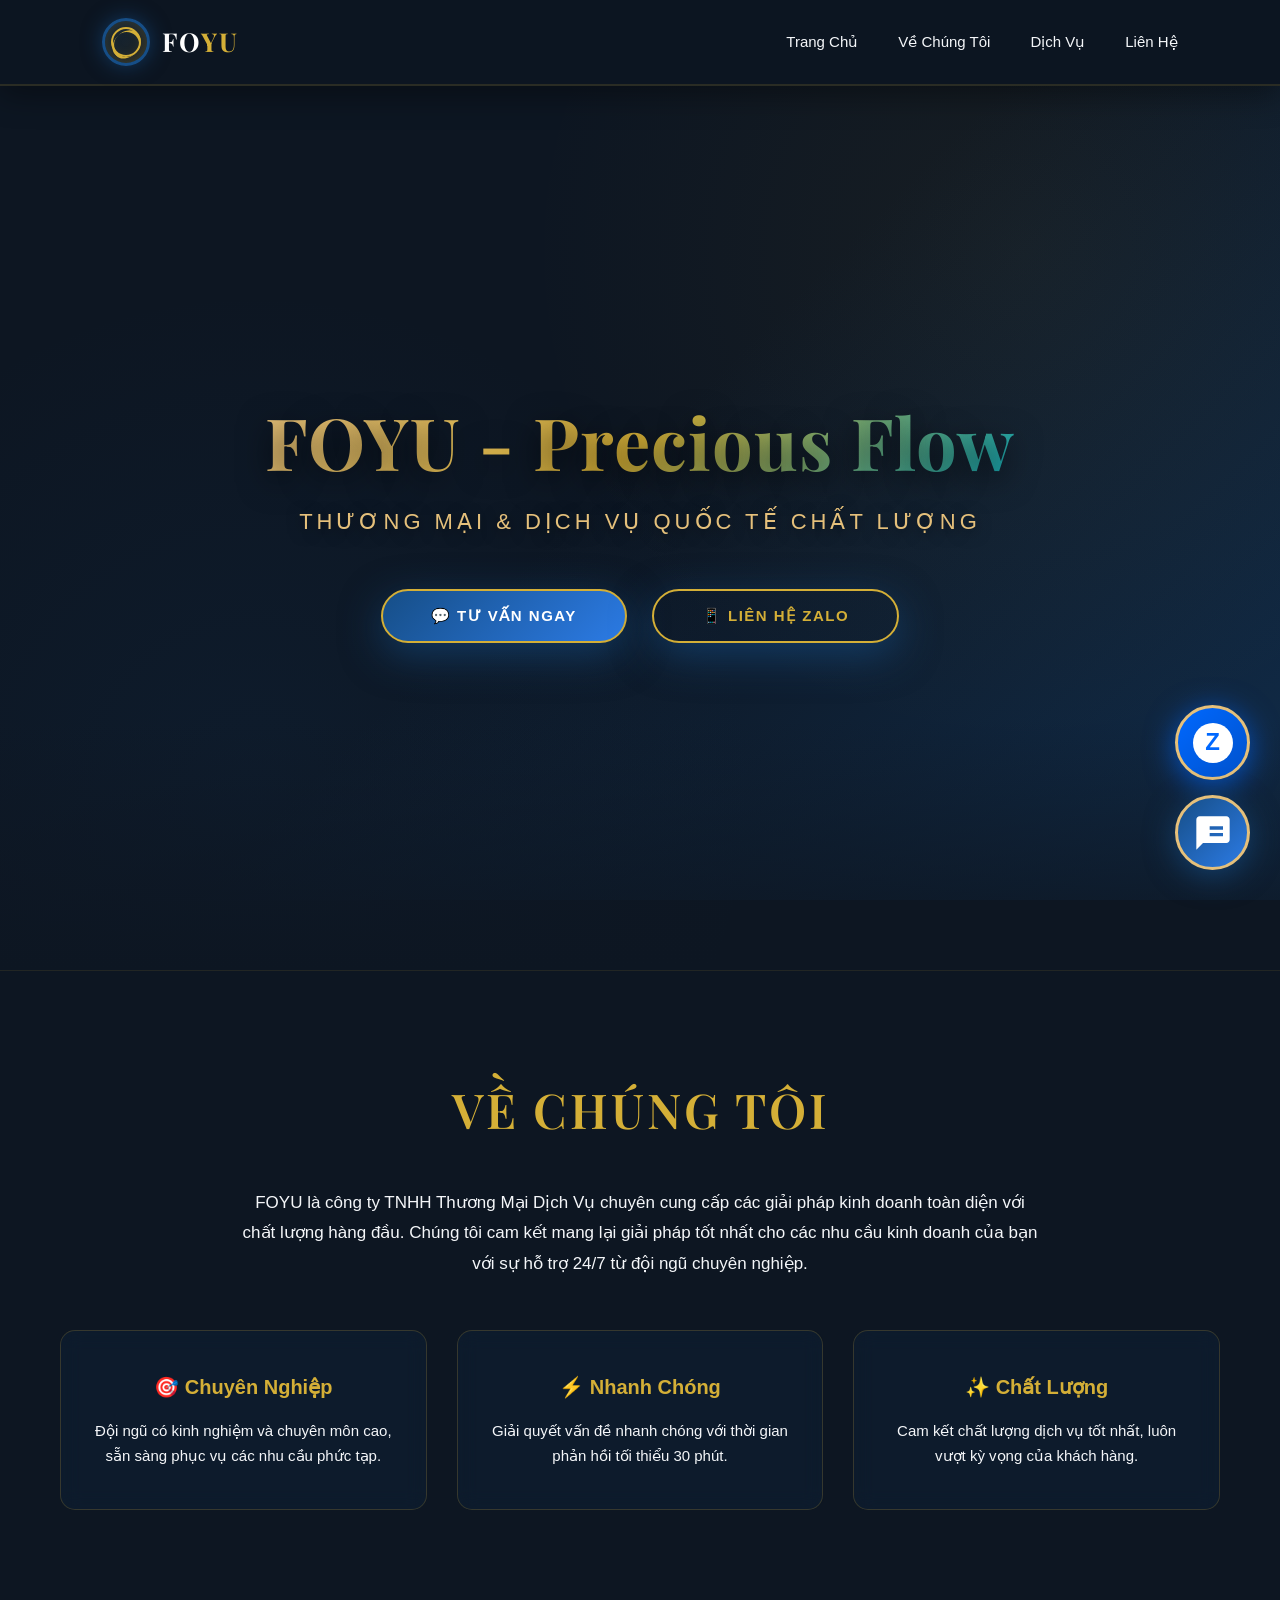
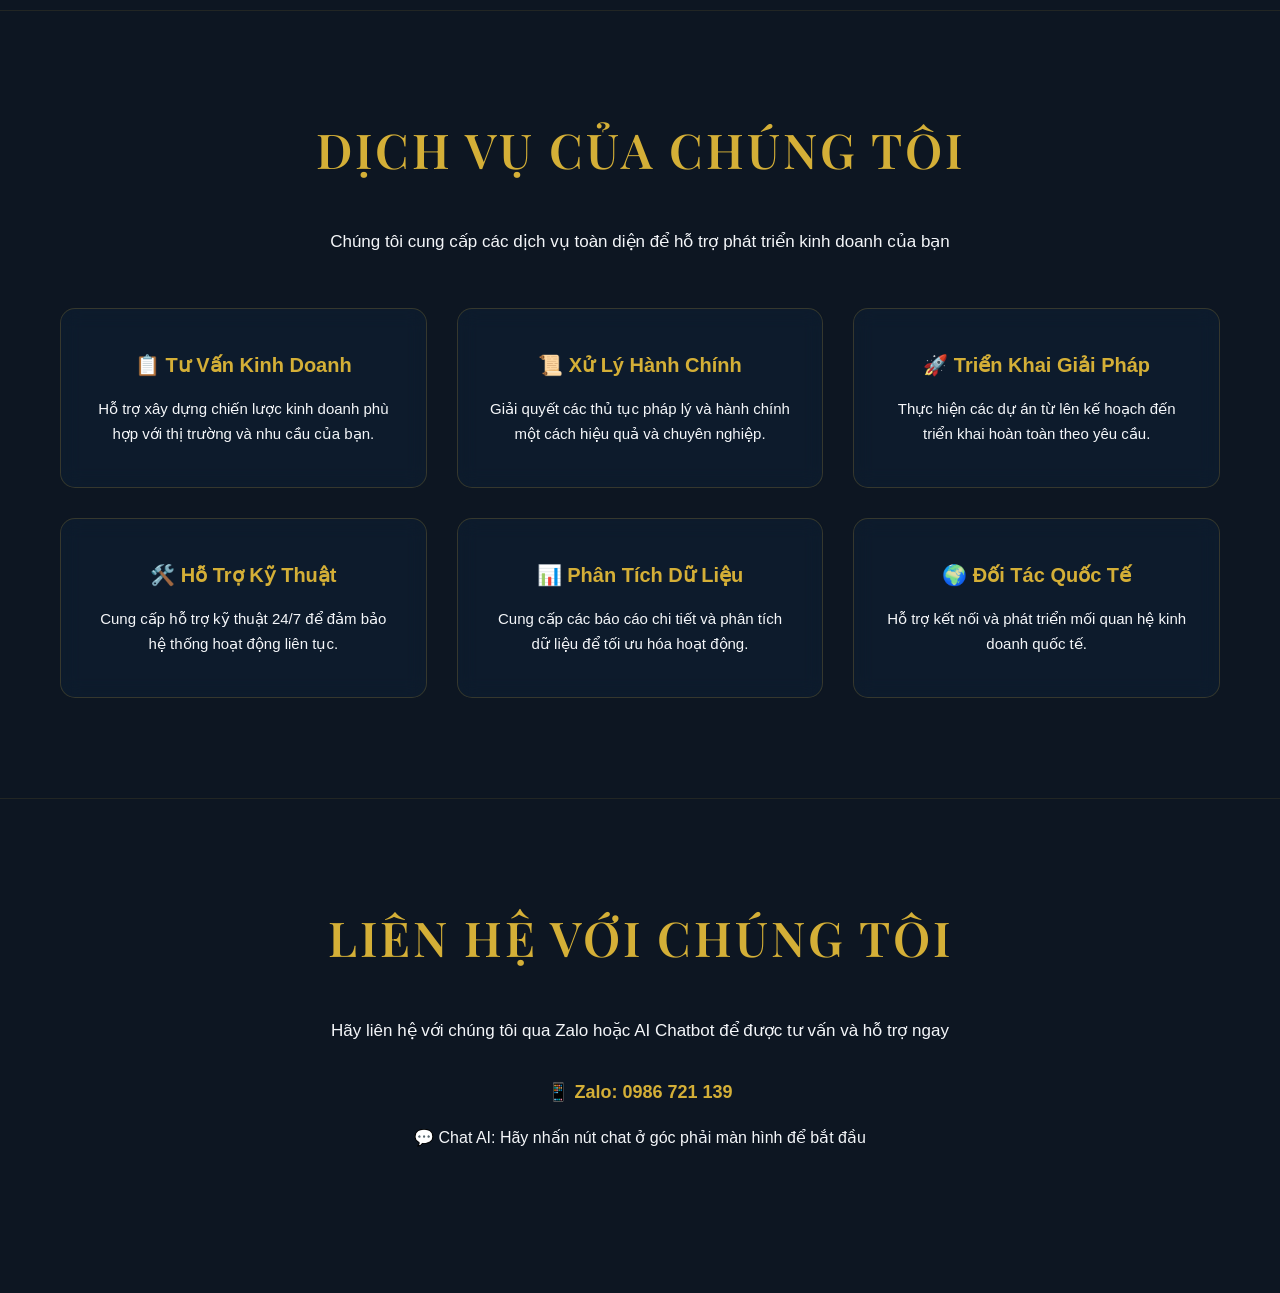
==== commit ee7d51cc: "Cập nhật index.html hoàn chỉnh: Hợp nhất Zalo + AI Chatbot + Thiết kế sang trọng + Animation chuyên " ====
--- a/index.html
+++ b/index.html
@@ -1,891 +1,1173 @@
-<!doctype html>
+<!DOCTYPE html>
 <html lang="vi">
 <head>
-  <meta charset="UTF-8">
-  <meta name="viewport" content="width=device-width, initial-scale=1">
-  <meta name="theme-color" content="#0b4a8f">
-  <meta name="description" content="FOYU cung cấp máy lạnh Daikin chính hãng, máy lọc không khí và giải pháp điều hòa dân dụng, thương mại trọn gói tại Cần Thơ. 20+ sản phẩm với đầy đủ thông số kỹ thuật.">
-  <meta name="robots" content="index, follow">
-  <link rel="canonical" href="https://foyuvn.com/">
-
-  <meta property="og:type" content="website">
-  <meta property="og:locale" content="vi_VN">
-  <meta property="og:title" content="FOYU | Giải pháp không khí toàn diện">
-  <meta property="og:description" content="Máy lạnh Daikin chính hãng và giải pháp không khí chuyên nghiệp cho gia đình, doanh nghiệp.">
-  <meta property="og:url" content="https://foyuvn.com/">
-  <meta property="og:image" content="https://foyuvn.com/og-image.jpg">
-  <meta name="twitter:card" content="summary_large_image">
-
-  <title>FOYU | Giải pháp không khí toàn diện Daikin chính hãng</title>
-  <link rel="icon" href="logo.png" type="image/png">
-  <link rel="preconnect" href="https://fonts.googleapis.com">
-  <link rel="preconnect" href="https://fonts.gstatic.com" crossorigin>
-  <link href="https://fonts.googleapis.com/css2?family=Inter:wght@400;500;600;700;800&display=swap" rel="stylesheet">
-  <link rel="stylesheet" href="style.css">
-
-  <style>
-    /* ========== CAROUSEL KHUYẾN MÃI ========== */
-    .promo-carousel {
-      background: linear-gradient(135deg, #0b4a8f 0%, #1b6ab8 100%);
-      color: white;
-      padding: 60px 20px;
-      margin: 40px 0;
-      border-radius: 12px;
-      overflow: hidden;
-    }
-
-    .carousel-container {
-      display: flex;
-      gap: 20px;
-      animation: slideCarousel 15s infinite linear;
-      min-width: 100%;
-    }
-
-    .promo-item {
-      min-width: calc(33.333% - 14px);
-      background: rgba(255, 255, 255, 0.1);
-      border-radius: 8px;
-      padding: 20px;
-      display: flex;
-      align-items: center;
-      gap: 15px;
-      backdrop-filter: blur(10px);
-      border: 1px solid rgba(255, 255, 255, 0.2);
-      transition: transform 0.3s ease;
-    }
-
-    .promo-item:hover {
-      transform: translateY(-5px);
-      background: rgba(255, 255, 255, 0.15);
-    }
-
-    .promo-item img {
-      width: 80px;
-      height: 80px;
-      border-radius: 8px;
-      object-fit: cover;
-    }
-
-    .promo-content {
-      flex: 1;
-    }
-
-    .promo-content h4 {
-      margin: 0 0 8px 0;
-      font-size: 14px;
-      font-weight: 600;
-    }
-
-    .promo-content p {
-      margin: 0;
-      font-size: 13px;
-      opacity: 0.9;
-    }
-
-    .promo-badge {
-      background: #ff6b35;
-      color: white;
-      padding: 6px 12px;
-      border-radius: 4px;
-      font-size: 12px;
-      font-weight: 700;
-      white-space: nowrap;
-    }
-
-    @keyframes slideCarousel {
-      0% { transform: translateX(0); }
-      100% { transform: translateX(-100%); }
-    }
-
-    /* ========== LAYOUT SẢN PHẨM CHÍNH ========== */
-    .products-layout {
-      display: grid;
-      grid-template-columns: 1fr 350px;
-      gap: 30px;
-      margin: 40px 0;
-      align-items: start;
-    }
-
-    .products-main {
-      display: grid;
-      grid-template-columns: repeat(5, 1fr);
-      gap: 15px;
-      max-height: 800px;
-      overflow-y: auto;
-      padding-right: 10px;
-    }
-
-    .products-main::-webkit-scrollbar {
-      width: 8px;
-    }
-
-    .products-main::-webkit-scrollbar-track {
-      background: #f1f1f1;
-      border-radius: 10px;
-    }
-
-    .products-main::-webkit-scrollbar-thumb {
-      background: #0b4a8f;
-      border-radius: 10px;
-    }
-
-    .product-card-compact {
-      background: white;
-      border-radius: 8px;
-      overflow: hidden;
-      border: 1px solid #e0e0e0;
-      transition: all 0.3s ease;
-      display: flex;
-      flex-direction: column;
-      cursor: pointer;
-    }
-
-    .product-card-compact:hover {
-      border-color: #0b4a8f;
-      box-shadow: 0 4px 12px rgba(11, 74, 143, 0.15);
-      transform: translateY(-3px);
-    }
-
-    .product-card-compact img {
-      width: 100%;
-      height: 140px;
-      object-fit: cover;
-    }
-
-    .product-card-compact-content {
-      padding: 12px;
-      flex: 1;
-      display: flex;
-      flex-direction: column;
-    }
-
-    .product-card-compact h4 {
-      margin: 0 0 6px 0;
-      font-size: 13px;
-      font-weight: 600;
-      color: #333;
-      line-height: 1.3;
-      overflow: hidden;
-      text-overflow: ellipsis;
-      display: -webkit-box;
-      -webkit-line-clamp: 2;
-      -webkit-box-orient: vertical;
-    }
-
-    .product-card-compact-price {
-      font-size: 14px;
-      font-weight: 700;
-      color: #ff6b35;
-      margin: 6px 0;
-    }
-
-    .product-card-compact-price del {
-      font-size: 11px;
-      color: #999;
-      margin-left: 4px;
-    }
-
-    .product-card-compact-model {
-      font-size: 11px;
-      color: #666;
-      margin-bottom: 8px;
-    }
-
-    .product-add-cart {
-      width: 100%;
-      background: #0b4a8f;
-      color: white;
-      border: none;
-      padding: 8px 6px;
-      border-radius: 4px;
-      font-size: 12px;
-      font-weight: 600;
-      cursor: pointer;
-      transition: background 0.3s;
-      margin-top: auto;
-    }
-
-    .product-add-cart:hover {
-      background: #082d5c;
-    }
-
-    /* ========== SIDEBAR CALCULATOR ========== */
-    .sidebar-calculator {
-      background: white;
-      border-radius: 8px;
-      padding: 20px;
-      border: 2px solid #0b4a8f;
-      position: sticky;
-      top: 100px;
-      box-shadow: 0 2px 8px rgba(0,0,0,0.1);
-    }
-
-    .sidebar-calculator h3 {
-      margin-top: 0;
-      margin-bottom: 15px;
-      font-size: 16px;
-      color: #0b4a8f;
-      text-align: center;
-    }
-
-    .calc-group {
-      margin-bottom: 12px;
-    }
-
-    .calc-group label {
-      display: block;
-      font-size: 12px;
-      font-weight: 600;
-      margin-bottom: 4px;
-      color: #333;
-    }
-
-    .calc-group input,
-    .calc-group select {
-      width: 100%;
-      padding: 8px;
-      border: 1px solid #ddd;
-      border-radius: 4px;
-      font-size: 12px;
-      box-sizing: border-box;
-    }
-
-    .calc-group input:focus,
-    .calc-group select:focus {
-      border-color: #0b4a8f;
-      outline: none;
-      box-shadow: 0 0 4px rgba(11, 74, 143, 0.3);
-    }
-
-    .calc-button {
-      width: 100%;
-      background: #0b4a8f;
-      color: white;
-      border: none;
-      padding: 10px;
-      border-radius: 4px;
-      font-weight: 600;
-      cursor: pointer;
-      font-size: 13px;
-      transition: background 0.3s;
-      margin-top: 10px;
-    }
-
-    .calc-button:hover {
-      background: #082d5c;
-    }
-
-    .calc-result {
-      background: #f0f7ff;
-      border-left: 4px solid #0b4a8f;
-      padding: 12px;
-      border-radius: 4px;
-      margin-top: 15px;
-      display: none;
-    }
-
-    .calc-result.show {
-      display: block;
-      animation: slideIn 0.3s ease;
-    }
-
-    @keyframes slideIn {
-      from { opacity: 0; transform: translateY(-10px); }
-      to { opacity: 1; transform: translateY(0); }
-    }
-
-    .calc-result-hp {
-      font-size: 24px;
-      font-weight: 700;
-      color: #0b4a8f;
-      text-align: center;
-      margin: 8px 0;
-    }
-
-    .calc-result-text {
-      font-size: 12px;
-      color: #333;
-      line-height: 1.5;
-    }
-
-    .calc-result-products {
-      margin-top: 12px;
-      padding-top: 12px;
-      border-top: 1px solid #ddd;
-    }
-
-    .calc-result-products h4 {
-      margin: 0 0 8px 0;
-      font-size: 12px;
-      color: #0b4a8f;
-    }
-
-    .product-option {
-      background: white;
-      border: 1px solid #ddd;
-      padding: 8px;
-      margin-bottom: 6px;
-      border-radius: 4px;
-      font-size: 11px;
-      cursor: pointer;
-      transition: all 0.2s;
-      display: flex;
-      justify-content: space-between;
-      align-items: center;
-    }
-
-    .product-option:hover {
-      border-color: #0b4a8f;
-      background: #f0f7ff;
-    }
-
-    .product-option-name {
-      font-weight: 600;
-      color: #333;
-    }
-
-    .product-option-price {
-      color: #ff6b35;
-      font-weight: 700;
-    }
-
-    /* ========== CART SIDEBAR ========== */
-    .cart-sidebar {
-      background: white;
-      border-radius: 8px;
-      padding: 15px;
-      border: 1px solid #e0e0e0;
-      position: sticky;
-      top: 100px;
-      box-shadow: 0 2px 8px rgba(0,0,0,0.1);
-    }
-
-    .cart-sidebar h3 {
-      margin-top: 0;
-      font-size: 14px;
-      color: #0b4a8f;
-      display: flex;
-      align-items: center;
-      gap: 8px;
-    }
-
-    .cart-count {
-      background: #ff6b35;
-      color: white;
-      width: 24px;
-      height: 24px;
-      border-radius: 50%;
-      display: flex;
-      align-items: center;
-      justify-content: center;
-      font-size: 12px;
-      font-weight: 700;
-    }
-
-    .cart-items {
-      max-height: 300px;
-      overflow-y: auto;
-      margin: 10px 0;
-    }
-
-    .cart-item {
-      background: #f9f9f9;
-      padding: 8px;
-      margin-bottom: 8px;
-      border-radius: 4px;
-      font-size: 11px;
-      border-left: 3px solid #0b4a8f;
-    }
-
-    .cart-item-name {
-      font-weight: 600;
-      color: #333;
-      margin-bottom: 4px;
-    }
-
-    .cart-item-price {
-      color: #ff6b35;
-      font-weight: 700;
-      margin-bottom: 4px;
-    }
-
-    .cart-item-qty {
-      display: flex;
-      align-items: center;
-      gap: 4px;
-    }
-
-    .cart-item-qty button {
-      width: 20px;
-      height: 20px;
-      border: 1px solid #ddd;
-      background: white;
-      border-radius: 2px;
-      cursor: pointer;
-      font-size: 10px;
-      font-weight: 700;
-    }
-
-    .cart-total {
-      border-top: 2px solid #0b4a8f;
-      padding-top: 10px;
-      margin-top: 10px;
-      text-align: center;
-    }
-
-    .cart-total-label {
-      font-size: 11px;
-      color: #666;
-    }
-
-    .cart-total-amount {
-      font-size: 18px;
-      font-weight: 700;
-      color: #ff6b35;
-    }
-
-    .cart-button {
-      width: 100%;
-      background: #ff6b35;
-      color: white;
-      border: none;
-      padding: 10px;
-      border-radius: 4px;
-      font-weight: 600;
-      cursor: pointer;
-      font-size: 12px;
-      margin-top: 10px;
-      transition: background 0.3s;
-    }
-
-    .cart-button:hover {
-      background: #e55a24;
-    }
-
-    @media (max-width: 1200px) {
-      .products-layout {
-        grid-template-columns: 1fr;
-      }
-
-      .products-main {
-        grid-template-columns: repeat(4, 1fr);
-      }
-
-      .sidebar-calculator,
-      .cart-sidebar {
-        position: relative;
-        top: 0;
-      }
-    }
-
-    @media (max-width: 768px) {
-      .products-main {
-        grid-template-columns: repeat(3, 1fr);
-      }
-    }
-
-    @media (max-width: 480px) {
-      .products-main {
-        grid-template-columns: repeat(2, 1fr);
-      }
-
-      .promo-item {
-        min-width: 100%;
-      }
-    }
-  </style>
-
-  <script type="application/ld+json">
-  {
-    "@context": "https://schema.org",
-    "@type": "LocalBusiness",
-    "name": "CÔNG TY TNHH THƯƠNG MẠI DỊCH VỤ FOYU",
-    "url": "https://foyuvn.com/",
-    "email": "agent@foyuvn.com",
-    "address": {
-      "@type": "PostalAddress",
-      "streetAddress": "151 Đường A1, KV Thạnh Phú, Phường Hưng Phú, Quận Cái Răng",
-      "addressLocality": "Cần Thơ",
-      "addressCountry": "VN"
-    },
-    "description": "Phân phối máy lạnh Daikin, máy lọc không khí và giải pháp điều hòa không khí trọn gói."
-  }
-  </script>
+    <meta charset="UTF-8">
+    <meta name="viewport" content="width=device-width, initial-scale=1.0">
+    <meta name="theme-color" content="#164E87">
+    <meta name="description" content="CÔNG TY TNHH THƯƠNG MẠI DỊCH VỤ FOYU - Precious Flow. Tư vấn và hỗ trợ kinh doanh 24/7 qua AI Chatbot và Zalo.">
+    <meta name="robots" content="index, follow">
+    <title>CÔNG TY TNHH THƯƠNG MẠI DỊCH VỤ FOYU | Precious Flow</title>
+    <link rel="preconnect" href="https://fonts.googleapis.com">
+    <link rel="preconnect" href="https://fonts.gstatic.com" crossorigin>
+    <link href="https://fonts.googleapis.com/css2?family=Segoe+UI:wght@400;500;600;700&family=Playfair+Display:wght@600;700&display=swap" rel="stylesheet">
+    <style>
+        /* --- ĐỊNH NGHĨA BIẾN MÀU SẮC THEO PHONG THỦY THƯƠNG HIỆU --- */
+        :root {
+            --primary-blue: #164E87;
+            --dark-bg: #0D1622;
+            --gold-light: #E5C07B;
+            --gold-metallic: #D4AF37;
+            --text-light: #F4F6F9;
+            --text-dark: #333333;
+            --white: #ffffff;
+            --zalo-blue: #0068FF;
+            --accent-teal: #0FA3B1;
+        }
+
+        /* --- THIẾT LẬP CHUNG --- */
+        * {
+            margin: 0;
+            padding: 0;
+            box-sizing: border-box;
+        }
+
+        html {
+            scroll-behavior: smooth;
+        }
+
+        body {
+            font-family: 'Segoe UI', Tahoma, Geneva, Verdana, sans-serif;
+            background-color: var(--dark-bg);
+            color: var(--text-light);
+            overflow-x: hidden;
+            line-height: 1.6;
+        }
+
+        /* --- THANH ĐIỀU HƯỚNG (HEADER) --- */
+        header {
+            display: flex;
+            justify-content: space-between;
+            align-items: center;
+            padding: 18px 8%;
+            background: rgba(13, 22, 34, 0.98);
+            border-bottom: 2px solid rgba(212, 175, 55, 0.15);
+            position: fixed;
+            width: 100%;
+            top: 0;
+            z-index: 1000;
+            backdrop-filter: blur(20px);
+            box-shadow: 0 8px 32px rgba(0, 0, 0, 0.4);
+            transition: all 0.4s ease;
+        }
+
+        header:hover {
+            padding: 15px 8%;
+            box-shadow: 0 12px 48px rgba(0, 0, 0, 0.5);
+        }
+
+        .logo-area {
+            display: flex;
+            align-items: center;
+            gap: 12px;
+            cursor: pointer;
+            transition: all 0.3s cubic-bezier(0.4, 0, 0.2, 1);
+        }
+
+        .logo-area:hover {
+            transform: translateY(-2px);
+        }
+
+        .brand-icon {
+            width: 48px;
+            height: 48px;
+            border: 3px solid var(--primary-blue);
+            border-radius: 50%;
+            position: relative;
+            box-shadow: 0 0 20px rgba(22, 78, 135, 0.6), inset 0 0 15px rgba(212, 175, 55, 0.2);
+            background: linear-gradient(135deg, rgba(22, 78, 135, 0.2), rgba(212, 175, 55, 0.1));
+        }
+
+        .brand-icon::before {
+            content: '';
+            position: absolute;
+            inset: 6px;
+            border: 2px solid var(--gold-metallic);
+            border-radius: 50%;
+            animation: pulse-ring 2s infinite ease-in-out;
+        }
+
+        .brand-icon::after {
+            content: '';
+            position: absolute;
+            top: 20%;
+            left: 20%;
+            width: 60%;
+            height: 60%;
+            border-radius: 50%;
+            border-top: 3px solid var(--gold-metallic);
+            border-bottom: 3px solid var(--gold-metallic);
+            transform: rotate(45deg);
+            animation: spinIcon 3s linear infinite;
+        }
+
+        @keyframes spinIcon {
+            from { transform: rotate(45deg); }
+            to { transform: rotate(405deg); }
+        }
+
+        @keyframes pulse-ring {
+            0%, 100% { transform: scale(1); opacity: 0.8; }
+            50% { transform: scale(1.1); opacity: 0.4; }
+        }
+
+        .brand-name {
+            font-size: 26px;
+            font-weight: 700;
+            color: var(--white);
+            letter-spacing: 2px;
+            font-family: 'Playfair Display', serif;
+        }
+
+        .brand-name span {
+            color: var(--gold-metallic);
+        }
+
+        nav ul {
+            display: flex;
+            list-style: none;
+            gap: 40px;
+        }
+
+        nav ul li a {
+            color: var(--text-light);
+            text-decoration: none;
+            font-size: 15px;
+            font-weight: 500;
+            transition: all 0.3s ease;
+            position: relative;
+            padding: 8px 0;
+        }
+
+        nav ul li a::before {
+            content: '';
+            position: absolute;
+            bottom: 0;
+            left: 0;
+            width: 0;
+            height: 2px;
+            background: linear-gradient(90deg, var(--gold-metallic), var(--accent-teal));
+            transition: width 0.4s cubic-bezier(0.4, 0, 0.2, 1);
+        }
+
+        nav ul li a:hover {
+            color: var(--gold-light);
+            transform: translateY(-2px);
+        }
+
+        nav ul li a:hover::before {
+            width: 100%;
+        }
+
+        /* --- KHU VỰC BANNER CHÍNH (HERO SECTION) --- */
+        .hero {
+            height: 100vh;
+            display: flex;
+            flex-direction: column;
+            justify-content: center;
+            align-items: center;
+            text-align: center;
+            padding: 0 20px;
+            background-image: 
+                linear-gradient(135deg, rgba(13, 22, 34, 0.5) 0%, rgba(13, 22, 34, 0.7) 50%, rgba(22, 78, 135, 0.4) 100%),
+                url('https://images.unsplash.com/photo-1506905925346-21bda4d32df4?w=1600&h=1200&fit=crop&q=85');
+            background-size: cover;
+            background-position: center;
+            background-attachment: fixed;
+            background-repeat: no-repeat;
+            margin-top: 70px;
+            position: relative;
+            overflow: hidden;
+        }
+
+        .hero::before {
+            content: '';
+            position: absolute;
+            top: 0;
+            left: 0;
+            right: 0;
+            bottom: 0;
+            background: 
+                radial-gradient(circle at 20% 80%, rgba(22, 78, 135, 0.1) 0%, transparent 40%),
+                radial-gradient(circle at 80% 20%, rgba(212, 175, 55, 0.05) 0%, transparent 40%);
+            pointer-events: none;
+        }
+
+        .hero::after {
+            content: '';
+            position: absolute;
+            bottom: 0;
+            left: 0;
+            right: 0;
+            height: 250px;
+            background: linear-gradient(to top, var(--dark-bg), transparent);
+            pointer-events: none;
+        }
+
+        .hero-content {
+            position: relative;
+            z-index: 2;
+            animation: fadeInUp 1.2s cubic-bezier(0.4, 0, 0.2, 1);
+            max-width: 900px;
+        }
+
+        @keyframes fadeInUp {
+            from {
+                opacity: 0;
+                transform: translateY(60px);
+            }
+            to {
+                opacity: 1;
+                transform: translateY(0);
+            }
+        }
+
+        .hero h1 {
+            font-size: 72px;
+            font-weight: 700;
+            margin-bottom: 20px;
+            letter-spacing: 1px;
+            text-shadow: 0 8px 32px rgba(0, 0, 0, 0.7);
+            background: linear-gradient(135deg, var(--gold-light), var(--gold-metallic), var(--accent-teal));
+            -webkit-background-clip: text;
+            -webkit-text-fill-color: transparent;
+            background-clip: text;
+            font-family: 'Playfair Display', serif;
+            line-height: 1.2;
+        }
+
+        .hero p {
+            font-size: 22px;
+            color: var(--gold-light);
+            letter-spacing: 4px;
+            text-transform: uppercase;
+            margin-bottom: 50px;
+            text-shadow: 0 3px 15px rgba(0, 0, 0, 0.6);
+            font-weight: 500;
+            animation: fadeInUp 1.4s cubic-bezier(0.4, 0, 0.2, 1);
+        }
+
+        .hero-buttons {
+            display: flex;
+            gap: 25px;
+            justify-content: center;
+            flex-wrap: wrap;
+            animation: fadeInUp 1.6s cubic-bezier(0.4, 0, 0.2, 1);
+        }
+
+        .cta-btn {
+            padding: 16px 48px;
+            background: linear-gradient(135deg, var(--primary-blue), #2c7be5);
+            color: var(--white);
+            border: 2px solid var(--gold-metallic);
+            border-radius: 50px;
+            font-weight: 600;
+            cursor: pointer;
+            transition: all 0.4s cubic-bezier(0.4, 0, 0.2, 1);
+            text-transform: uppercase;
+            box-shadow: 0 12px 40px rgba(22, 78, 135, 0.6);
+            position: relative;
+            overflow: hidden;
+            font-size: 15px;
+            letter-spacing: 1.5px;
+        }
+
+        .cta-btn::before {
+            content: '';
+            position: absolute;
+            top: 0;
+            left: -100%;
+            width: 100%;
+            height: 100%;
+            background: var(--gold-metallic);
+            transition: left 0.5s cubic-bezier(0.4, 0, 0.2, 1);
+            z-index: -1;
+        }
+
+        .cta-btn:hover {
+            transform: translateY(-6px);
+            box-shadow: 0 18px 60px rgba(212, 175, 55, 0.8);
+            color: var(--dark-bg);
+        }
+
+        .cta-btn:hover::before {
+            left: 0;
+        }
+
+        .cta-btn.secondary {
+            background: transparent;
+            color: var(--gold-metallic);
+            border: 2px solid var(--gold-metallic);
+        }
+
+        .cta-btn.secondary:hover {
+            background: var(--gold-metallic);
+            color: var(--dark-bg);
+        }
+
+        /* --- PHẦN NỘI DUNG CHÍNH --- */
+        .container {
+            max-width: 1200px;
+            margin: 0 auto;
+            padding: 0 20px;
+        }
+
+        section {
+            padding: 100px 0;
+            border-top: 1px solid rgba(212, 175, 55, 0.1);
+            position: relative;
+        }
+
+        section h2 {
+            font-size: 48px;
+            margin-bottom: 40px;
+            text-align: center;
+            color: var(--gold-metallic);
+            text-transform: uppercase;
+            letter-spacing: 3px;
+            font-family: 'Playfair Display', serif;
+            font-weight: 600;
+        }
+
+        .section-content {
+            font-size: 17px;
+            line-height: 1.8;
+            color: var(--text-light);
+            text-align: center;
+            max-width: 800px;
+            margin: 0 auto 40px;
+        }
+
+        .features-grid {
+            display: grid;
+            grid-template-columns: repeat(auto-fit, minmax(280px, 1fr));
+            gap: 30px;
+            margin-top: 50px;
+        }
+
+        .feature-card {
+            background: rgba(22, 78, 135, 0.1);
+            border: 1px solid rgba(212, 175, 55, 0.2);
+            padding: 40px 30px;
+            border-radius: 15px;
+            text-align: center;
+            transition: all 0.4s cubic-bezier(0.4, 0, 0.2, 1);
+            backdrop-filter: blur(10px);
+            position: relative;
+            overflow: hidden;
+        }
+
+        .feature-card::before {
+            content: '';
+            position: absolute;
+            top: 0;
+            left: 0;
+            right: 0;
+            bottom: 0;
+            background: linear-gradient(135deg, rgba(212, 175, 55, 0.1), transparent);
+            opacity: 0;
+            transition: opacity 0.4s ease;
+            pointer-events: none;
+        }
+
+        .feature-card:hover {
+            transform: translateY(-10px);
+            border-color: var(--gold-metallic);
+            box-shadow: 0 20px 50px rgba(22, 78, 135, 0.3);
+            background: rgba(22, 78, 135, 0.15);
+        }
+
+        .feature-card:hover::before {
+            opacity: 1;
+        }
+
+        .feature-card h3 {
+            font-size: 20px;
+            color: var(--gold-metallic);
+            margin-bottom: 15px;
+            font-weight: 600;
+        }
+
+        .feature-card p {
+            color: var(--text-light);
+            font-size: 15px;
+            line-height: 1.7;
+        }
+
+        /* --- GIAO DIỆN CHATBOT AI & ZALO --- */
+        .floating-widgets {
+            position: fixed;
+            bottom: 30px;
+            right: 30px;
+            z-index: 9999;
+            display: flex;
+            flex-direction: column;
+            gap: 15px;
+            align-items: flex-end;
+        }
+
+        .zalo-btn-float {
+            width: 75px;
+            height: 75px;
+            background: linear-gradient(135deg, var(--zalo-blue), #0052cc);
+            border-radius: 50%;
+            display: flex;
+            justify-content: center;
+            align-items: center;
+            cursor: pointer;
+            box-shadow: 0 6px 30px rgba(0, 104, 255, 0.7);
+            transition: all 0.3s cubic-bezier(0.4, 0, 0.2, 1);
+            border: 3px solid var(--gold-light);
+            animation: float 3s ease-in-out infinite;
+            position: relative;
+        }
+
+        @keyframes float {
+            0%, 100% { transform: translateY(0px); }
+            50% { transform: translateY(-15px); }
+        }
+
+        .zalo-btn-float:hover {
+            transform: scale(1.2) translateY(-15px);
+            box-shadow: 0 10px 40px rgba(0, 104, 255, 0.9);
+        }
+
+        .zalo-icon {
+            width: 40px;
+            height: 40px;
+            background: var(--white);
+            border-radius: 50%;
+            display: flex;
+            justify-content: center;
+            align-items: center;
+            font-size: 24px;
+            font-weight: bold;
+            color: var(--zalo-blue);
+        }
+
+        .chat-trigger {
+            width: 75px;
+            height: 75px;
+            background: linear-gradient(135deg, var(--primary-blue), #2c7be5);
+            border-radius: 50%;
+            display: flex;
+            justify-content: center;
+            align-items: center;
+            cursor: pointer;
+            box-shadow: 0 6px 30px rgba(22, 78, 135, 0.7);
+            transition: all 0.3s cubic-bezier(0.4, 0, 0.2, 1);
+            border: 3px solid var(--gold-light);
+            animation: float 3s ease-in-out infinite 0.2s;
+            position: relative;
+        }
+
+        .chat-trigger:hover {
+            transform: scale(1.2) translateY(-15px);
+            box-shadow: 0 10px 40px rgba(22, 78, 135, 0.9);
+        }
+
+        .chat-trigger svg {
+            width: 40px;
+            height: 40px;
+            fill: var(--white);
+        }
+
+        .chat-box {
+            position: absolute;
+            bottom: 110px;
+            right: 0;
+            width: 420px;
+            max-height: 700px;
+            background-color: var(--white);
+            border-radius: 25px;
+            box-shadow: 0 25px 80px rgba(0, 0, 0, 0.6);
+            display: none;
+            flex-direction: column;
+            overflow: hidden;
+            border: 2px solid rgba(212, 175, 55, 0.3);
+            animation: slideUp 0.4s cubic-bezier(0.4, 0, 0.2, 1);
+        }
+
+        @keyframes slideUp {
+            from {
+                opacity: 0;
+                transform: translateY(40px);
+            }
+            to {
+                opacity: 1;
+                transform: translateY(0);
+            }
+        }
+
+        .chat-box.active {
+            display: flex;
+        }
+
+        .chat-header {
+            background: linear-gradient(135deg, var(--primary-blue), #2c7be5);
+            padding: 22px 20px;
+            display: flex;
+            align-items: center;
+            justify-content: space-between;
+            color: var(--white);
+        }
+
+        .chat-header-info {
+            display: flex;
+            align-items: center;
+            gap: 15px;
+            flex: 1;
+        }
+
+        .avatar-bot {
+            width: 55px;
+            height: 55px;
+            border: 2px solid var(--gold-metallic);
+            border-radius: 50%;
+            background: linear-gradient(135deg, rgba(255, 255, 255, 0.2), rgba(255, 255, 255, 0.05));
+            display: flex;
+            justify-content: center;
+            align-items: center;
+            flex-shrink: 0;
+        }
+
+        .avatar-bot-icon {
+            width: 30px;
+            height: 30px;
+            border: 2px solid var(--white);
+            border-radius: 50%;
+            position: relative;
+        }
+
+        .avatar-bot-icon::after {
+            content: '';
+            position: absolute;
+            width: 100%;
+            height: 100%;
+            border-top: 2px solid var(--gold-metallic);
+            border-radius: 50%;
+            animation: spinIcon 2s linear infinite;
+        }
+
+        .bot-info h4 {
+            font-size: 16px;
+            font-weight: 700;
+            margin: 0;
+        }
+
+        .bot-info p {
+            font-size: 12px;
+            color: rgba(255, 255, 255, 0.85);
+            margin: 3px 0 0 0;
+        }
+
+        .close-chat {
+            background: none;
+            border: none;
+            color: var(--white);
+            font-size: 28px;
+            cursor: pointer;
+            transition: all 0.2s ease;
+            padding: 0;
+            width: 40px;
+            height: 40px;
+            display: flex;
+            align-items: center;
+            justify-content: center;
+        }
+
+        .close-chat:hover {
+            transform: rotate(90deg);
+            color: var(--gold-light);
+        }
+
+        .chat-content {
+            flex: 1;
+            padding: 20px;
+            background: linear-gradient(180deg, #F8FAFC 0%, #EFF2F5 100%);
+            overflow-y: auto;
+            color: var(--text-dark);
+            font-size: 14px;
+            display: flex;
+            flex-direction: column;
+            gap: 15px;
+            min-height: 350px;
+        }
+
+        .chat-content::-webkit-scrollbar {
+            width: 6px;
+        }
+
+        .chat-content::-webkit-scrollbar-track {
+            background: transparent;
+        }
+
+        .chat-content::-webkit-scrollbar-thumb {
+            background: var(--gold-light);
+            border-radius: 10px;
+        }
+
+        .msg {
+            max-width: 85%;
+            padding: 12px 16px;
+            border-radius: 18px;
+            line-height: 1.5;
+            animation: messageSlide 0.3s cubic-bezier(0.4, 0, 0.2, 1);
+        }
+
+        @keyframes messageSlide {
+            from {
+                opacity: 0;
+                transform: translateY(15px);
+            }
+            to {
+                opacity: 1;
+                transform: translateY(0);
+            }
+        }
+
+        .msg.bot {
+            background-color: #FFFFFF;
+            align-self: flex-start;
+            border-bottom-left-radius: 4px;
+            box-shadow: 0 2px 12px rgba(0, 0, 0, 0.08);
+            border-left: 4px solid var(--primary-blue);
+        }
+
+        .msg.user {
+            background: linear-gradient(135deg, var(--primary-blue), #2c7be5);
+            color: var(--white);
+            align-self: flex-end;
+            border-bottom-right-radius: 4px;
+            box-shadow: 0 2px 12px rgba(22, 78, 135, 0.25);
+        }
+
+        .msg.typing {
+            padding: 10px 14px;
+        }
+
+        .typing-dots {
+            display: flex;
+            gap: 5px;
+            align-items: center;
+        }
+
+        .typing-dots span {
+            width: 8px;
+            height: 8px;
+            border-radius: 50%;
+            background-color: var(--primary-blue);
+            animation: typing 1.4s infinite;
+        }
+
+        .typing-dots span:nth-child(2) {
+            animation-delay: 0.2s;
+        }
+
+        .typing-dots span:nth-child(3) {
+            animation-delay: 0.4s;
+        }
+
+        @keyframes typing {
+            0%, 60%, 100% { transform: translateY(0); opacity: 0.5; }
+            30% { transform: translateY(-12px); opacity: 1; }
+        }
+
+        .chat-footer {
+            padding: 16px;
+            background-color: var(--white);
+            border-top: 1px solid #E0E0E0;
+            display: flex;
+            flex-direction: column;
+            gap: 12px;
+        }
+
+        .chat-input-row {
+            display: flex;
+            gap: 8px;
+        }
+
+        .chat-footer input {
+            flex: 1;
+            padding: 11px 16px;
+            border: 1.5px solid #DDDDDD;
+            border-radius: 24px;
+            outline: none;
+            font-size: 13px;
+            transition: all 0.2s ease;
+            background-color: #F8F9FA;
+        }
+
+        .chat-footer input:focus {
+            border-color: var(--primary-blue);
+            background-color: var(--white);
+            box-shadow: 0 0 12px rgba(22, 78, 135, 0.25);
+        }
+
+        .send-btn {
+            background: linear-gradient(135deg, var(--primary-blue), #2c7be5);
+            color: var(--white);
+            border: none;
+            padding: 11px 20px;
+            border-radius: 24px;
+            cursor: pointer;
+            font-size: 13px;
+            font-weight: 600;
+            transition: all 0.2s ease;
+            display: flex;
+            align-items: center;
+            justify-content: center;
+        }
+
+        .send-btn:hover {
+            transform: scale(1.08);
+            box-shadow: 0 4px 18px rgba(22, 78, 135, 0.4);
+        }
+
+        .zalo-connect-btn {
+            display: flex;
+            align-items: center;
+            justify-content: center;
+            gap: 8px;
+            background: linear-gradient(135deg, #EBF3FF, #E0EBFF);
+            color: var(--zalo-blue);
+            text-decoration: none;
+            padding: 11px 12px;
+            border-radius: 10px;
+            font-size: 12px;
+            font-weight: 700;
+            transition: all 0.3s ease;
+            border: 1px solid rgba(0, 104, 255, 0.2);
+            cursor: pointer;
+        }
+
+        .zalo-connect-btn:hover {
+            background-color: var(--zalo-blue);
+            color: var(--white);
+            border-color: var(--zalo-blue);
+            transform: translateY(-3px);
+            box-shadow: 0 6px 20px rgba(0, 104, 255, 0.4);
+        }
+
+        /* --- RESPONSIVE --- */
+        @media (max-width: 768px) {
+            nav ul {
+                gap: 20px;
+            }
+
+            nav ul li a {
+                font-size: 13px;
+            }
+
+            .hero {
+                height: 80vh;
+                margin-top: 65px;
+            }
+
+            .hero h1 {
+                font-size: 42px;
+            }
+
+            .hero p {
+                font-size: 18px;
+            }
+
+            .hero-buttons {
+                flex-direction: column;
+            }
+
+            .cta-btn {
+                width: 100%;
+                max-width: 300px;
+            }
+
+            .chat-box {
+                width: 360px;
+                max-height: 550px;
+                bottom: 100px;
+            }
+
+            .floating-widgets {
+                bottom: 20px;
+                right: 20px;
+            }
+
+            .zalo-btn-float,
+            .chat-trigger {
+                width: 65px;
+                height: 65px;
+            }
+
+            section h2 {
+                font-size: 36px;
+            }
+
+            .features-grid {
+                grid-template-columns: 1fr;
+            }
+        }
+
+        @media (max-width: 480px) {
+            header {
+                padding: 14px 5%;
+            }
+
+            .brand-name {
+                font-size: 20px;
+            }
+
+            nav {
+                display: none;
+            }
+
+            .hero {
+                height: 60vh;
+                margin-top: 60px;
+            }
+
+            .hero h1 {
+                font-size: 32px;
+            }
+
+            .hero p {
+                font-size: 15px;
+                letter-spacing: 2px;
+            }
+
+            .chat-box {
+                width: 95vw;
+                max-width: 340px;
+                max-height: 450px;
+                bottom: 95px;
+            }
+
+            .floating-widgets {
+                bottom: 15px;
+                right: 15px;
+            }
+
+            .zalo-btn-float,
+            .chat-trigger {
+                width: 60px;
+                height: 60px;
+            }
+
+            section h2 {
+                font-size: 28px;
+                letter-spacing: 1px;
+            }
+
+            .section-content {
+                font-size: 15px;
+            }
+        }
+    </style>
 </head>
 <body>
-  <header class="navbar">
-    <div class="container nav-container">
-      <a class="logo" href="#home" aria-label="FOYU - Trang chủ">
-        <img src="logo.png" alt="Logo FOYU" width="48" height="48">
-        <span class="logo-copy">
-          <strong>FOYU</strong>
-          <small>PRECIOUS FLOW</small>
-        </span>
-      </a>
-
-      <nav class="nav-links" aria-label="Điều hướng chính">
-        <a href="#home">Trang chủ</a>
-        <a href="#products">Sản phẩm</a>
-        <a href="#solutions">Giải pháp</a>
-        <a href="#contact">Liên hệ</a>
-      </nav>
+
+    <!-- THANH ĐIỀU HƯỚNG -->
+    <header>
+        <div class="logo-area" onclick="scrollToTop()">
+            <div class="brand-icon"></div>
+            <div class="brand-name">FO<span>YU</span></div>
+        </div>
+        <nav>
+            <ul>
+                <li><a href="#home">Trang Chủ</a></li>
+                <li><a href="#about">Về Chúng Tôi</a></li>
+                <li><a href="#services">Dịch Vụ</a></li>
+                <li><a href="#contact">Liên Hệ</a></li>
+            </ul>
+        </nav>
+    </header>
+
+    <!-- BANNER CHÍNH -->
+    <section class="hero" id="home">
+        <div class="hero-content">
+            <h1>FOYU - Precious Flow</h1>
+            <p>Thương Mại & Dịch Vụ Quốc Tế Chất Lượng</p>
+            <div class="hero-buttons">
+                <button class="cta-btn" onclick="openChat()">💬 Tư Vấn Ngay</button>
+                <button class="cta-btn secondary" onclick="contactZalo()">📱 Liên Hệ Zalo</button>
+            </div>
+        </div>
+    </section>
+
+    <!-- PHẦN VỀ CHÚNG TÔI -->
+    <section id="about">
+        <div class="container">
+            <h2>Về Chúng Tôi</h2>
+            <div class="section-content">
+                <p>
+                    FOYU là công ty TNHH Thương Mại Dịch Vụ chuyên cung cấp các giải pháp kinh doanh 
+                    toàn diện với chất lượng hàng đầu. Chúng tôi cam kết mang lại giải pháp tốt nhất 
+                    cho các nhu cầu kinh doanh của bạn với sự hỗ trợ 24/7 từ đội ngũ chuyên nghiệp.
+                </p>
+            </div>
+            <div class="features-grid">
+                <div class="feature-card">
+                    <h3>🎯 Chuyên Nghiệp</h3>
+                    <p>Đội ngũ có kinh nghiệm và chuyên môn cao, sẵn sàng phục vụ các nhu cầu phức tạp.</p>
+                </div>
+                <div class="feature-card">
+                    <h3>⚡ Nhanh Chóng</h3>
+                    <p>Giải quyết vấn đề nhanh chóng với thời gian phản hồi tối thiểu 30 phút.</p>
+                </div>
+                <div class="feature-card">
+                    <h3>✨ Chất Lượng</h3>
+                    <p>Cam kết chất lượng dịch vụ tốt nhất, luôn vượt kỳ vọng của khách hàng.</p>
+                </div>
+            </div>
+        </div>
+    </section>
+
+    <!-- PHẦN DỊCH VỤ -->
+    <section id="services">
+        <div class="container">
+            <h2>Dịch Vụ Của Chúng Tôi</h2>
+            <div class="section-content">
+                <p>
+                    Chúng tôi cung cấp các dịch vụ toàn diện để hỗ trợ phát triển kinh doanh của bạn
+                </p>
+            </div>
+            <div class="features-grid">
+                <div class="feature-card">
+                    <h3>📋 Tư Vấn Kinh Doanh</h3>
+                    <p>Hỗ trợ xây dựng chiến lược kinh doanh phù hợp với thị trường và nhu cầu của bạn.</p>
+                </div>
+                <div class="feature-card">
+                    <h3>📜 Xử Lý Hành Chính</h3>
+                    <p>Giải quyết các thủ tục pháp lý và hành chính một cách hiệu quả và chuyên nghiệp.</p>
+                </div>
+                <div class="feature-card">
+                    <h3>🚀 Triển Khai Giải Pháp</h3>
+                    <p>Thực hiện các dự án từ lên kế hoạch đến triển khai hoàn toàn theo yêu cầu.</p>
+                </div>
+                <div class="feature-card">
+                    <h3>🛠️ Hỗ Trợ Kỹ Thuật</h3>
+                    <p>Cung cấp hỗ trợ kỹ thuật 24/7 để đảm bảo hệ thống hoạt động liên tục.</p>
+                </div>
+                <div class="feature-card">
+                    <h3>📊 Phân Tích Dữ Liệu</h3>
+                    <p>Cung cấp các báo cáo chi tiết và phân tích dữ liệu để tối ưu hóa hoạt động.</p>
+                </div>
+                <div class="feature-card">
+                    <h3>🌍 Đối Tác Quốc Tế</h3>
+                    <p>Hỗ trợ kết nối và phát triển mối quan hệ kinh doanh quốc tế.</p>
+                </div>
+            </div>
+        </div>
+    </section>
+
+    <!-- PHẦN LIÊN HỆ -->
+    <section id="contact">
+        <div class="container">
+            <h2>Liên Hệ Với Chúng Tôi</h2>
+            <div class="section-content">
+                <p>
+                    Hãy liên hệ với chúng tôi qua Zalo hoặc AI Chatbot để được tư vấn và hỗ trợ ngay
+                </p>
+                <div style="margin-top: 30px;">
+                    <p style="font-size: 18px; font-weight: 600; color: var(--gold-metallic); margin-bottom: 15px;">
+                        📱 Zalo: <a href="tel:0986721139" style="color: var(--gold-metallic); text-decoration: none;">0986 721 139</a>
+                    </p>
+                    <p style="font-size: 16px; color: var(--text-light);">
+                        💬 Chat AI: Hãy nhấn nút chat ở góc phải màn hình để bắt đầu
+                    </p>
+                </div>
+            </div>
+        </div>
+    </section>
+
+    <!-- FLOATING WIDGETS (ZALO + CHATBOT) -->
+    <div class="floating-widgets">
+        <!-- Nút Zalo -->
+        <div class="zalo-btn-float" onclick="contactZalo()" title="Liên Hệ Zalo">
+            <div class="zalo-icon">Z</div>
+        </div>
+
+        <!-- Nút Chatbot AI -->
+        <div class="chat-trigger" onclick="toggleChat()" title="Mở Chat">
+            <svg viewBox="0 0 24 24" xmlns="http://www.w3.org/2000/svg">
+                <path d="M20 2H4c-1.1 0-2 .9-2 2v18l4-4h14c1.1 0 2-.9 2-2V4c0-1.1-.9-2-2-2zm-2 12h-8v-2h8v2zm0-4h-8V8h8v2z"/>
+            </svg>
+        </div>
+
+        <!-- Chat Box -->
+        <div class="chat-box" id="chatBox">
+            <div class="chat-header">
+                <div class="chat-header-info">
+                    <div class="avatar-bot">
+                        <div class="avatar-bot-icon"></div>
+                    </div>
+                    <div class="bot-info">
+                        <h4>FOYU AI Assistant</h4>
+                        <p>Trực tuyến - Sẵn sàng hỗ trợ</p>
+                    </div>
+                </div>
+                <button class="close-chat" onclick="closeChat()">&times;</button>
+            </div>
+
+            <div class="chat-content" id="chatContent">
+                <div class="msg bot">
+                    👋 Xin chào! Tôi là trợ lý AI của FOYU. Hôm nay tôi có thể giúp bạn điều gì?
+                </div>
+            </div>
+
+            <div class="chat-footer">
+                <div class="chat-input-row">
+                    <input type="text" id="chatInput" placeholder="Nhập tin nhắn..." onkeypress="handleChatKeyPress(event)">
+                    <button class="send-btn" onclick="sendChatMessage()">➤</button>
+                </div>
+                <a href="https://zalo.me/0986721139" target="_blank" class="zalo-connect-btn" onclick="event.stopPropagation()">
+                    <span>📞</span> Liên Hệ Zalo OA
+                </a>
+            </div>
+        </div>
     </div>
-  </header>
-
-  <main>
-    <section id="home" class="hero" aria-labelledby="hero-title">
-      <div class="container hero-content">
-        <span class="eyebrow">Perfecting the air</span>
-        <h1 id="hero-title">Công nghệ dẫn lối,<br><span>không gian trong lành</span></h1>
-        <p>Giải pháp điều hòa và xử lý không khí chính hãng Daikin cho gia đình, văn phòng và công trình.</p>
-        <div class="hero-actions">
-          <a class="button button-primary" href="#products">Khám phá sản phẩm</a>
-          <a class="button button-outline" href="#contact">Nhận tư vấn</a>
-        </div>
-      </div>
-    </section>
-
-    <section id="products" class="section products-section" aria-labelledby="products-title">
-      <div class="container">
-        <header class="section-header">
-          <span class="eyebrow eyebrow-dark">Sản phẩm chính hãng</span>
-          <h2 id="products-title">Hệ thống sản phẩm Daikin của FOYU</h2>
-          <p>Hơn 20 mẫu máy lạnh Inverter, máy lọc không khí và giải pháp điều hòa toàn diện</p>
-        </header>
-
-        <!-- CAROUSEL KHUYẾN MÃI -->
-        <div class="promo-carousel">
-          <div class="carousel-container" id="carousel">
-            <div class="promo-item">
-              <img src="https://images.unsplash.com/photo-1585128903990-9f3c9f6b3f3e?auto=format&fit=crop&w=200&q=80" alt="Máy lạnh Inverter 1.0 HP">
-              <div class="promo-content">
-                <h4>Máy lạnh Inverter 1.0 HP</h4>
-                <p>10.49 triệu đ <strong>-12%</strong></p>
-              </div>
-              <span class="promo-badge">HOT</span>
-            </div>
-
-            <div class="promo-item">
-              <img src="https://images.unsplash.com/photo-1631545806609-4b1f2d8b6f7b?auto=format&fit=crop&w=200&q=80" alt="Máy lạnh Inverter 1.5 HP">
-              <div class="promo-content">
-                <h4>Máy lạnh Inverter 1.5 HP</h4>
-                <p>15.25 triệu đ <strong>-8%</strong></p>
-              </div>
-              <span class="promo-badge">DEAL</span>
-            </div>
-
-            <div class="promo-item">
-              <img src="https://images.unsplash.com/photo-1585771724684-38269d6639fd?auto=format&fit=crop&w=200&q=80" alt="Máy lọc không khí">
-              <div class="promo-content">
-                <h4>Máy lọc không khí Daikin</h4>
-                <p>6.85 triệu đ <strong>-15%</strong></p>
-              </div>
-              <span class="promo-badge">NEW</span>
-            </div>
-
-            <div class="promo-item">
-              <img src="https://images.unsplash.com/photo-1585128903990-9f3c9f6b3f3e?auto=format&fit=crop&w=200&q=80" alt="Máy lạnh Inverter 1.0 HP">
-              <div class="promo-content">
-                <h4>Máy lạnh Inverter 1.0 HP</h4>
-                <p>10.49 triệu đ <strong>-12%</strong></p>
-              </div>
-              <span class="promo-badge">HOT</span>
-            </div>
-
-            <div class="promo-item">
-              <img src="https://images.unsplash.com/photo-1631545806609-4b1f2d8b6f7b?auto=format&fit=crop&w=200&q=80" alt="Máy lạnh Inverter 1.5 HP">
-              <div class="promo-content">
-                <h4>Máy lạnh Inverter 1.5 HP</h4>
-                <p>15.25 triệu đ <strong>-8%</strong></p>
-              </div>
-              <span class="promo-badge">DEAL</span>
-            </div>
-
-            <div class="promo-item">
-              <img src="https://images.unsplash.com/photo-1585771724684-38269d6639fd?auto=format&fit=crop&w=200&q=80" alt="Máy lọc không khí">
-              <div class="promo-content">
-                <h4>Máy lọc không khí Daikin</h4>
-                <p>6.85 triệu đ <strong>-15%</strong></p>
-              </div>
-              <span class="promo-badge">NEW</span>
-            </div>
-          </div>
-        </div>
-
-        <!-- LAYOUT CHÍNH: SẢN PHẨM + CALCULATOR + CART -->
-        <div class="products-layout">
-          <!-- DANH SÁCH SẢN PHẨM 5 CỘT -->
-          <div class="products-main" id="products-main"></div>
-
-          <!-- SIDEBAR CALCULATOR -->
-          <div class="sidebar-calculator">
-            <h3>🔧 Chọn Công Suất</h3>
-            
-            <div class="calc-group">
-              <label for="area-sidebar">Diện tích phòng (m²)</label>
-              <input type="number" id="area-sidebar" min="5" max="500" value="20">
-            </div>
-
-            <div class="calc-group">
-              <label for="height-sidebar">Chiều cao trần (m)</label>
-              <input type="number" id="height-sidebar" min="2.4" max="5" step="0.1" value="2.8">
-            </div>
-
-            <div class="calc-group">
-              <label for="insulation-sidebar">Cách nhiệt</label>
-              <select id="insulation-sidebar">
-                <option value="1">Tốt</option>
-                <option value="1.2">Trung bình</option>
-                <option value="1.4">Kém</option>
-              </select>
-            </div>
-
-            <div class="calc-group">
-              <label for="sunlight-sidebar">Nhận nắng</label>
-              <select id="sunlight-sidebar">
-                <option value="1">Ít</option>
-                <option value="1.1">Vừa</option>
-                <option value="1.2">Nhiều</option>
-              </select>
-            </div>
-
-            <button class="calc-button" onclick="calculateAndShowProducts()">Tính Toán</button>
-
-            <div class="calc-result" id="calc-result-sidebar">
-              <p class="calc-result-text">Công suất cần thiết:</p>
-              <div class="calc-result-hp" id="calc-hp-sidebar">0 HP</div>
-              <div class="calc-result-products" id="matched-products"></div>
-            </div>
-          </div>
-
-          <!-- SIDEBAR GIỎ HÀNG -->
-          <div class="cart-sidebar">
-            <h3>
-              🛒 Giỏ Hàng
-              <span class="cart-count" id="cart-count">0</span>
-            </h3>
-
-            <div class="cart-items" id="cart-items"></div>
-
-            <div class="cart-total">
-              <p class="cart-total-label">Tổng cộng</p>
-              <p class="cart-total-amount" id="cart-total-amount">0 đ</p>
-            </div>
-
-            <button class="cart-button" onclick="goToCheckout()">Thanh Toán</button>
-            <button class="cart-button" style="background: #666; margin-top: 5px;" onclick="clearCart()">Xóa Hết</button>
-          </div>
-        </div>
-      </div>
-    </section>
-
-    <section id="solutions" class="section solutions-section" aria-labelledby="solutions-title">
-      <div class="container solutions-grid">
-        <div>
-          <span class="eyebrow eyebrow-dark">Dịch vụ của FOYU</span>
-          <h2 id="solutions-title">Không chỉ bán thiết bị, chúng tôi hoàn thiện giải pháp.</h2>
-        </div>
-        <div class="solution-list">
-          <article><span aria-hidden="true">01</span><div><h3>Tư vấn đúng nhu cầu</h3><p>Khảo sát diện tích, công suất và ngân sách trước khi đề xuất thiết bị. Sử dụng công cụ tính toán chính xác.</p></div></article>
-          <article><span aria-hidden="true">02</span><div><h3>Lắp đặt chuẩn kỹ thuật</h3><p>Thi công gọn gàng, an toàn và tối ưu hiệu suất vận hành theo tiêu chuẩn Daikin.</p></div></article>
-          <article><span aria-hidden="true">03</span><div><h3>Đồng hành lâu dài</h3><p>Hỗ trợ bảo hành, bảo trì định kỳ và chăm sóc sau khi bàn giao.</p></div></article>
-        </div>
-      </div>
-    </section>
-
-    <section id="contact" class="contact-section" aria-labelledby="contact-title">
-      <div class="container contact-grid">
-        <div class="contact-copy">
-          <span class="eyebrow">Kết nối với FOYU</span>
-          <h2 id="contact-title">Sẵn sàng tư vấn giải pháp không khí cho bạn</h2>
-          <p>Gửi thông tin công trình, đội ngũ FOYU sẽ liên hệ để tư vấn phương án phù hợp.</p>
-          <address>
-            <p><strong>Văn phòng:</strong> 151 Đường A1, KV Thạnh Phú, Phường Hưng Phú, Quận Cái Răng, Cần Thơ</p>
-            <p><strong>Email:</strong> <a href="mailto:agent@foyuvn.com">agent@foyuvn.com</a></p>
-            <p><strong>Hotline:</strong> <a href="tel:+84868668668">0868 668 668</a></p>
-          </address>
-        </div>
-
-        <div class="contact-form-wrapper">
-          <h3>Đăng ký khảo sát công trình</h3>
-          <form action="https://formspree.io/f/xrpzgjvk" method="post">
-            <div class="form-field">
-              <label for="customer-name">Tên đơn vị / Họ tên</label>
-              <input id="customer-name" type="text" name="Ho_ten_khach_hang" autocomplete="name" required>
-            </div>
-            <div class="form-field">
-              <label for="phone">Số điện thoại</label>
-              <input id="phone" type="tel" name="So_dien_thoai" inputmode="tel" autocomplete="tel" required>
-            </div>
-            <div class="form-field">
-              <label for="request">Nội dung yêu cầu</label>
-              <textarea id="request" name="Noi_dung_yeu_cau" rows="4" placeholder="Ví dụ: khảo sát nhà phố, dự án, chung cư..." required></textarea>
-            </div>
-            <input type="hidden" name="_subject" value="Yêu cầu tư vấn mới từ website FOYU">
-            <button class="button button-accent" type="submit">Gửi yêu cầu cho FOYU</button>
-          </form>
-        </div>
-      </div>
-    </section>
-  </main>
-
-  <footer class="site-footer">
-    <div class="container footer-content">
-      <p>© 2026 CÔNG TY TNHH THƯƠNG MẠI DỊCH VỤ FOYU.</p>
-      <p>Nhà phân phối các dòng sản phẩm Daikin Air Conditioning.</p>
-    </div>
-  </footer>
-
-  <script>
-    const productsData = [
-      {id:1, name:'Máy lạnh 0.5 HP', category:'wall-mounted', model:'FTKS12WAVMV', hp:0.5, btu:4200, price:7500000, originalPrice:8900000, image:'https://images.unsplash.com/photo-1585128903990-9f3c9f6b3f3e?auto=format&fit=crop&w=200&q=80', features:['inverter','quiet']},
-      {id:2, name:'Máy lạnh 1.0 HP', category:'wall-mounted', model:'FTKB25WAVMV', hp:1, btu:9200, price:10490000, originalPrice:11900000, image:'https://images.unsplash.com/photo-1631545806609-4b1f2d8b6f7b?auto=format&fit=crop&w=200&q=80', features:['inverter','smart']},
-      {id:3, name:'Máy lạnh 1.5 HP', category:'wall-mounted', model:'FTKY35WAVMV', hp:1.5, btu:12000, price:15250000, originalPrice:null, image:'https://images.unsplash.com/photo-1585771724684-38269d6639fd?auto=format&fit=crop&w=200&q=80', features:['inverter','streamer','smart']},
-      {id:4, name:'Máy lạnh 2.0 HP', category:'wall-mounted', model:'FTKY50WAVMV', hp:2, btu:18000, price:19800000, originalPrice:22500000, image:'https://images.unsplash.com/photo-1585128903990-9f3c9f6b3f3e?auto=format&fit=crop&w=200&q=80', features:['inverter','streamer','quiet','smart']},
-      {id:5, name:'Máy lạnh 2.5 HP', category:'wall-mounted', model:'FTKY60WAVMV', hp:2.5, btu:24000, price:24500000, originalPrice:28000000, image:'https://images.unsplash.com/photo-1631545806609-4b1f2d8b6f7b?auto=format&fit=crop&w=200&q=80', features:['inverter','streamer','smart']},
-      {id:6, name:'Máy lạnh 3.0 HP', category:'wall-mounted', model:'FTKY71WAVMV', hp:3, btu:30000, price:32900000, originalPrice:null, image:'https://images.unsplash.com/photo-1585771724684-38269d6639fd?auto=format&fit=crop&w=200&q=80', features:['inverter','streamer','smart']},
-      {id:7, name:'Máy lọc MC55', category:'air-purifier', model:'MC55UVM6', hp:null, btu:null, price:6850000, originalPrice:null, image:'https://images.unsplash.com/photo-1585771724684-38269d6639fd?auto=format&fit=crop&w=200&q=80', features:['hepa','quiet']},
-      {id:8, name:'Máy lọc MC70', category:'air-purifier', model:'MC70UVM6', hp:null, btu:null, price:9200000, originalPrice:10500000, image:'https://images.unsplash.com/photo-1631545806609-4b1f2d8b6f7b?auto=format&fit=crop&w=200&q=80', features:['hepa','smart','quiet']},
-      {id:9, name:'Máy lọc MC80', category:'air-purifier', model:'MC80UVM6', hp:null, btu:null, price:12500000, originalPrice:null, image:'https://images.unsplash.com/photo-1585771724684-38269d6639fd?auto=format&fit=crop&w=200&q=80', features:['hepa','smart','streamer']},
-      {id:10, name:'Âm trần 2.0 HP', category:'cassette', model:'FCNQ50MV1', hp:2, btu:18000, price:22800000, originalPrice:26500000, image:'https://images.unsplash.com/photo-1585128903990-9f3c9f6b3f3e?auto=format&fit=crop&w=200&q=80', features:['inverter','smart']},
-      {id:11, name:'Âm trần 2.5 HP', category:'cassette', model:'FCNQ63MV1', hp:2.5, btu:24000, price:28900000, originalPrice:null, image:'https://images.unsplash.com/photo-1631545806609-4b1f2d8b6f7b?auto=format&fit=crop&w=200&q=80', features:['inverter','smart']},
-      {id:12, name:'Âm trần 3.0 HP', category:'cassette', model:'FCNQ80MV1', hp:3, btu:30000, price:35600000, originalPrice:41000000, image:'https://images.unsplash.com/photo-1585771724684-38269d6639fd?auto=format&fit=crop&w=200&q=80', features:['inverter','smart','quiet']},
-      {id:13, name:'Đứng 1.5 HP', category:'floor-standing', model:'FVGR42PAV1', hp:1.5, btu:12000, price:16900000, originalPrice:19500000, image:'https://images.unsplash.com/photo-1585128903990-9f3c9f6b3f3e?auto=format&fit=crop&w=200&q=80', features:['inverter','smart']},
-      {id:14, name:'Đứng 2.0 HP', category:'floor-standing', model:'FVGR50PAV1', hp:2, btu:18000, price:21500000, originalPrice:null, image:'https://images.unsplash.com/photo-1631545806609-4b1f2d8b6f7b?auto=format&fit=crop&w=200&q=80', features:['inverter','quiet','smart']},
-      {id:15, name:'Đứng 2.5 HP', category:'floor-standing', model:'FVGR63PAV1', hp:2.5, btu:24000, price:26800000, originalPrice:30500000, image:'https://images.unsplash.com/photo-1585771724684-38269d6639fd?auto=format&fit=crop&w=200&q=80', features:['inverter','smart']},
-      {id:16, name:'Multi 2x1.0 HP', category:'multi-split', model:'RMXS20UVMA', hp:2, btu:18000, price:28900000, originalPrice:33000000, image:'https://images.unsplash.com/photo-1585128903990-9f3c9f6b3f3e?auto=format&fit=crop&w=200&q=80', features:['inverter','smart']},
-      {id:17, name:'Multi 3x1.0 HP', category:'multi-split', model:'RMXS30UVMA', hp:3, btu:27000, price:42500000, originalPrice:48000000, image:'https://images.unsplash.com/photo-1631545806609-4b1f2d8b6f7b?auto=format&fit=crop&w=200&q=80', features:['inverter','smart']},
-      {id:18, name:'Multi 1.5+2.0 HP', category:'multi-split', model:'RMXS25UVMA', hp:3.5, btu:30000, price:38900000, originalPrice:44500000, image:'https://images.unsplash.com/photo-1585771724684-38269d6639fd?auto=format&fit=crop&w=200&q=80', features:['inverter','smart','streamer']},
-      {id:19, name:'Multi 4x1.0 HP', category:'multi-split', model:'RMXS40UVMA', hp:4, btu:36000, price:56800000, originalPrice:null, image:'https://images.unsplash.com/photo-1585128903990-9f3c9f6b3f3e?auto=format&fit=crop&w=200&q=80', features:['inverter','smart','streamer']},
-      {id:20, name:'Window 1.0 HP', category:'wall-mounted', model:'AKAW10KVM', hp:1, btu:9000, price:5900000, originalPrice:6800000, image:'https://images.unsplash.com/photo-1585128903990-9f3c9f6b3f3e?auto=format&fit=crop&w=200&q=80', features:['inverter','quiet']},
-    ];
-
-    let cart = [];
-
-    function renderProducts(products = productsData) {
-      const grid = document.getElementById('products-main');
-      grid.innerHTML = products.map(product => `
-        <div class="product-card-compact">
-          <img src="${product.image}" alt="${product.name}">
-          <div class="product-card-compact-content">
-            <div class="product-card-compact-model">${product.model}</div>
-            <h4>${product.name}</h4>
-            <div class="product-card-compact-price">
-              ${(product.price / 1000000).toFixed(1)}M
-              ${product.originalPrice ? `<del>${(product.originalPrice / 1000000).toFixed(1)}M</del>` : ''}
-            </div>
-            <button class="product-add-cart" onclick="addToCart(${product.id})">Thêm Giỏ</button>
-          </div>
-        </div>
-      `).join('');
-    }
-
-    function calculateAndShowProducts() {
-      const area = parseFloat(document.getElementById('area-sidebar').value);
-      const height = parseFloat(document.getElementById('height-sidebar').value);
-      const insulation = parseFloat(document.getElementById('insulation-sidebar').value);
-      const sunlight = parseFloat(document.getElementById('sunlight-sidebar').value);
-      const requiredCooling = Math.round(area * height * 150 * insulation * sunlight);
-
-      let hp = 0.5;
-      if (requiredCooling > 4500) hp = 1;
-      if (requiredCooling > 10000) hp = 1.5;
-      if (requiredCooling > 14000) hp = 2;
-      if (requiredCooling > 21000) hp = 2.5;
-      if (requiredCooling > 28000) hp = 3;
-
-      document.getElementById('calc-hp-sidebar').textContent = hp + ' HP (' + requiredCooling + ' BTU)';
-
-      const matched = productsData.filter(p => p.hp && p.hp >= hp && p.hp <= hp + 0.5);
-      
-      let html = '<h4>💡 Sản phẩm phù hợp:</h4>';
-      if (matched.length > 0) {
-        matched.slice(0, 4).forEach(p => {
-          html += `
-            <div class="product-option" onclick="addToCart(${p.id})">
-              <span class="product-option-name">${p.name}</span>
-              <span class="product-option-price">${(p.price/1000000).toFixed(1)}M</span>
-            </div>
-          `;
+
+    <script>
+        // ===== CHATBOT AI FUNCTIONS =====
+        function toggleChat() {
+            const chatBox = document.getElementById('chatBox');
+            chatBox.classList.toggle('active');
+            if (chatBox.classList.contains('active')) {
+                setTimeout(() => document.getElementById('chatInput').focus(), 100);
+            }
+        }
+
+        function openChat() {
+            const chatBox = document.getElementById('chatBox');
+            chatBox.classList.add('active');
+            setTimeout(() => document.getElementById('chatInput').focus(), 100);
+        }
+
+        function closeChat() {
+            const chatBox = document.getElementById('chatBox');
+            chatBox.classList.remove('active');
+        }
+
+        function sendChatMessage() {
+            const input = document.getElementById('chatInput');
+            const message = input.value.trim();
+
+            if (!message) return;
+
+            addMessage(message, 'user');
+            input.value = '';
+            input.focus();
+
+            showTypingIndicator();
+
+            setTimeout(() => {
+                removeTypingIndicator();
+                const response = getAIResponse(message);
+                addMessage(response, 'bot');
+            }, 1200);
+        }
+
+        function handleChatKeyPress(event) {
+            if (event.key === 'Enter') {
+                sendChatMessage();
+            }
+        }
+
+        function addMessage(text, sender) {
+            const chatContent = document.getElementById('chatContent');
+            const msgDiv = document.createElement('div');
+            msgDiv.className = `msg ${sender}`;
+            msgDiv.textContent = text;
+            chatContent.appendChild(msgDiv);
+            chatContent.scrollTop = chatContent.scrollHeight;
+        }
+
+        function showTypingIndicator() {
+            const chatContent = document.getElementById('chatContent');
+            const typingDiv = document.createElement('div');
+            typingDiv.className = 'msg bot typing';
+            typingDiv.id = 'typingIndicator';
+            typingDiv.innerHTML = '<div class="typing-dots"><span></span><span></span><span></span></div>';
+            chatContent.appendChild(typingDiv);
+            chatContent.scrollTop = chatContent.scrollHeight;
+        }
+
+        function removeTypingIndicator() {
+            const typing = document.getElementById('typingIndicator');
+            if (typing) typing.remove();
+        }
+
+        function getAIResponse(message) {
+            const lowerMsg = message.toLowerCase();
+
+            const responses = {
+                'hello|xin chào|hi|chào': 'Xin chào! 😊 Tôi là trợ lý AI của FOYU. Bạn cần hỗ trợ gì hôm nay?',
+                'services|dịch vụ|cung cấp|gì': 'FOYU cung cấp:\n✓ Tư vấn kinh doanh\n✓ Xử lý hành chính\n✓ Triển khai giải pháp\n✓ Hỗ trợ kỹ thuật 24/7\n✓ Phân tích dữ liệu\n✓ Đối tác quốc tế',
+                'contact|liên hệ|phone|số điện thoại|zalo': '📱 Liên hệ ngay:\nZalo: 0986 721 139\n📧 Email: info@foyu.vn\n🏢 Hoặc nhấn "Liên Hệ Zalo OA" bên dưới',
+                'price|giá|cost|bao nhiêu': 'Giá cả của chúng tôi rất cạnh tranh và phù hợp với ngân sách bạn. Để biết giá chi tiết, vui lòng liên hệ Zalo: 0986 721 139 để được tư vấn! 💰',
+                'bye|tạm biệt|goodbye|cảm ơn': 'Cảm ơn bạn đã liên hệ! 👋 Hẹn gặp lại. Hãy liên hệ Zalo (0986 721 139) nếu cần hỗ trợ ngay!',
+                'foyu|công ty|chúng tôi': 'FOYU là công ty TNHH Thương Mại Dịch Vụ chuyên cung cấp giải pháp kinh doanh toàn diện. Chúng tôi có đội ngũ chuyên nghiệp sẵn sàng phục vụ 24/7! 💼',
+                'hỗ trợ|support|giúp': 'Tôi sẵn sàng giúp bạn! 🤝 Bạn có thể hỏi về dịch vụ, liên hệ, hoặc bất cứ điều gì khác. Nếu cần tư vấn chi tiết, liên hệ Zalo!',
+                'giờ làm|mấy giờ|open': 'FOYU hỗ trợ khách hàng 24/7. Bạn có thể liên hệ bất kỳ lúc nào qua Zalo hoặc Chat AI này! ⏰'
+            };
+
+            for (const [key, value] of Object.entries(responses)) {
+                const keywords = key.split('|');
+                if (keywords.some(keyword => lowerMsg.includes(keyword))) {
+                    return value;
+                }
+            }
+
+            return 'Cảm ơn bạn! 😊 Vui lòng liên hệ Zalo (0986 721 139) để được tư vấn chi tiết hơn. Chúng tôi sẵn sàng giúp bạn! 💪';
+        }
+
+        // ===== ZALO FUNCTIONS =====
+        function contactZalo() {
+            window.open('https://zalo.me/0986721139', '_blank');
+        }
+
+        // ===== SCROLL FUNCTIONS =====
+        function scrollToTop() {
+            window.scrollTo({ top: 0, behavior: 'smooth' });
+        }
+
+        // Smooth scroll for navigation
+        document.querySelectorAll('a[href^="#"]').forEach(anchor => {
+            anchor.addEventListener('click', function (e) {
+                const href = this.getAttribute('href');
+                if (href !== '#') {
+                    e.preventDefault();
+                    const target = document.querySelector(href);
+                    if (target) {
+                        target.scrollIntoView({ behavior: 'smooth' });
+                    }
+                }
+            });
         });
-      } else {
-        html += '<p style="font-size: 11px; color: #666;">Không có sản phẩm phù hợp</p>';
-      }
-      
-      document.getElementById('matched-products').innerHTML = html;
-      document.getElementById('calc-result-sidebar').classList.add('show');
-    }
-
-    function addToCart(productId) {
-      const product = productsData.find(p => p.id === productId);
-      const existingItem = cart.find(item => item.id === productId);
-      
-      if (existingItem) {
-        existingItem.qty++;
-      } else {
-        cart.push({...product, qty: 1});
-      }
-      
-      updateCart();
-    }
-
-    function updateCart() {
-      const cartItems = document.getElementById('cart-items');
-      const cartCount = document.getElementById('cart-count');
-      const cartTotal = document.getElementById('cart-total-amount');
-
-      const totalQty = cart.reduce((sum, item) => sum + item.qty, 0);
-      const totalPrice = cart.reduce((sum, item) => sum + item.price * item.qty, 0);
-
-      cartCount.textContent = totalQty;
-      cartTotal.textContent = (totalPrice / 1000000).toFixed(1) + ' M đ';
-
-      cartItems.innerHTML = cart.map(item => `
-        <div class="cart-item">
-          <div class="cart-item-name">${item.name}</div>
-          <div class="cart-item-price">${(item.price / 1000000).toFixed(1)}M × ${item.qty}</div>
-          <div class="cart-item-qty">
-            <button onclick="changeQty(${item.id}, -1)">-</button>
-            <span>${item.qty}</span>
-            <button onclick="changeQty(${item.id}, 1)">+</button>
-            <button onclick="removeCart(${item.id})" style="flex: 1; color: #ff6b35;">✕</button>
-          </div>
-        </div>
-      `).join('');
-    }
-
-    function changeQty(id, delta) {
-      const item = cart.find(c => c.id === id);
-      if (item) {
-        item.qty += delta;
-        if (item.qty <= 0) removeCart(id);
-        else updateCart();
-      }
-    }
-
-    function removeCart(id) {
-      cart = cart.filter(c => c.id !== id);
-      updateCart();
-    }
-
-    function clearCart() {
-      cart = [];
-      updateCart();
-    }
-
-    function goToCheckout() {
-      if (cart.length === 0) {
-        alert('Giỏ hàng trống!');
-        return;
-      }
-      const items = cart.map(item => `${item.name} (${item.qty}cái) - ${(item.price/1000000).toFixed(1)}M`).join('\n');
-      const total = cart.reduce((sum, item) => sum + item.price * item.qty, 0);
-      alert(`Giỏ hàng của bạn:\n${items}\n\nTổng: ${(total/1000000).toFixed(1)}M đ\n\nVui lòng liên hệ: 0868 668 668`);
-    }
-
-    document.addEventListener('DOMContentLoaded', function() {
-      renderProducts();
-    });
-  </script>
+
+        // Close chat when clicking outside
+        document.addEventListener('click', function (event) {
+            const chatBox = document.getElementById('chatBox');
+            const floatingWidgets = document.querySelector('.floating-widgets');
+
+            if (floatingWidgets && !floatingWidgets.contains(event.target) && chatBox.classList.contains('active')) {
+                closeChat();
+            }
+        });
+
+        // Initialize
+        document.addEventListener('DOMContentLoaded', function() {
+            console.log('✨ FOYU - Precious Flow initialized successfully!');
+        });
+    </script>
+
 </body>
 </html>
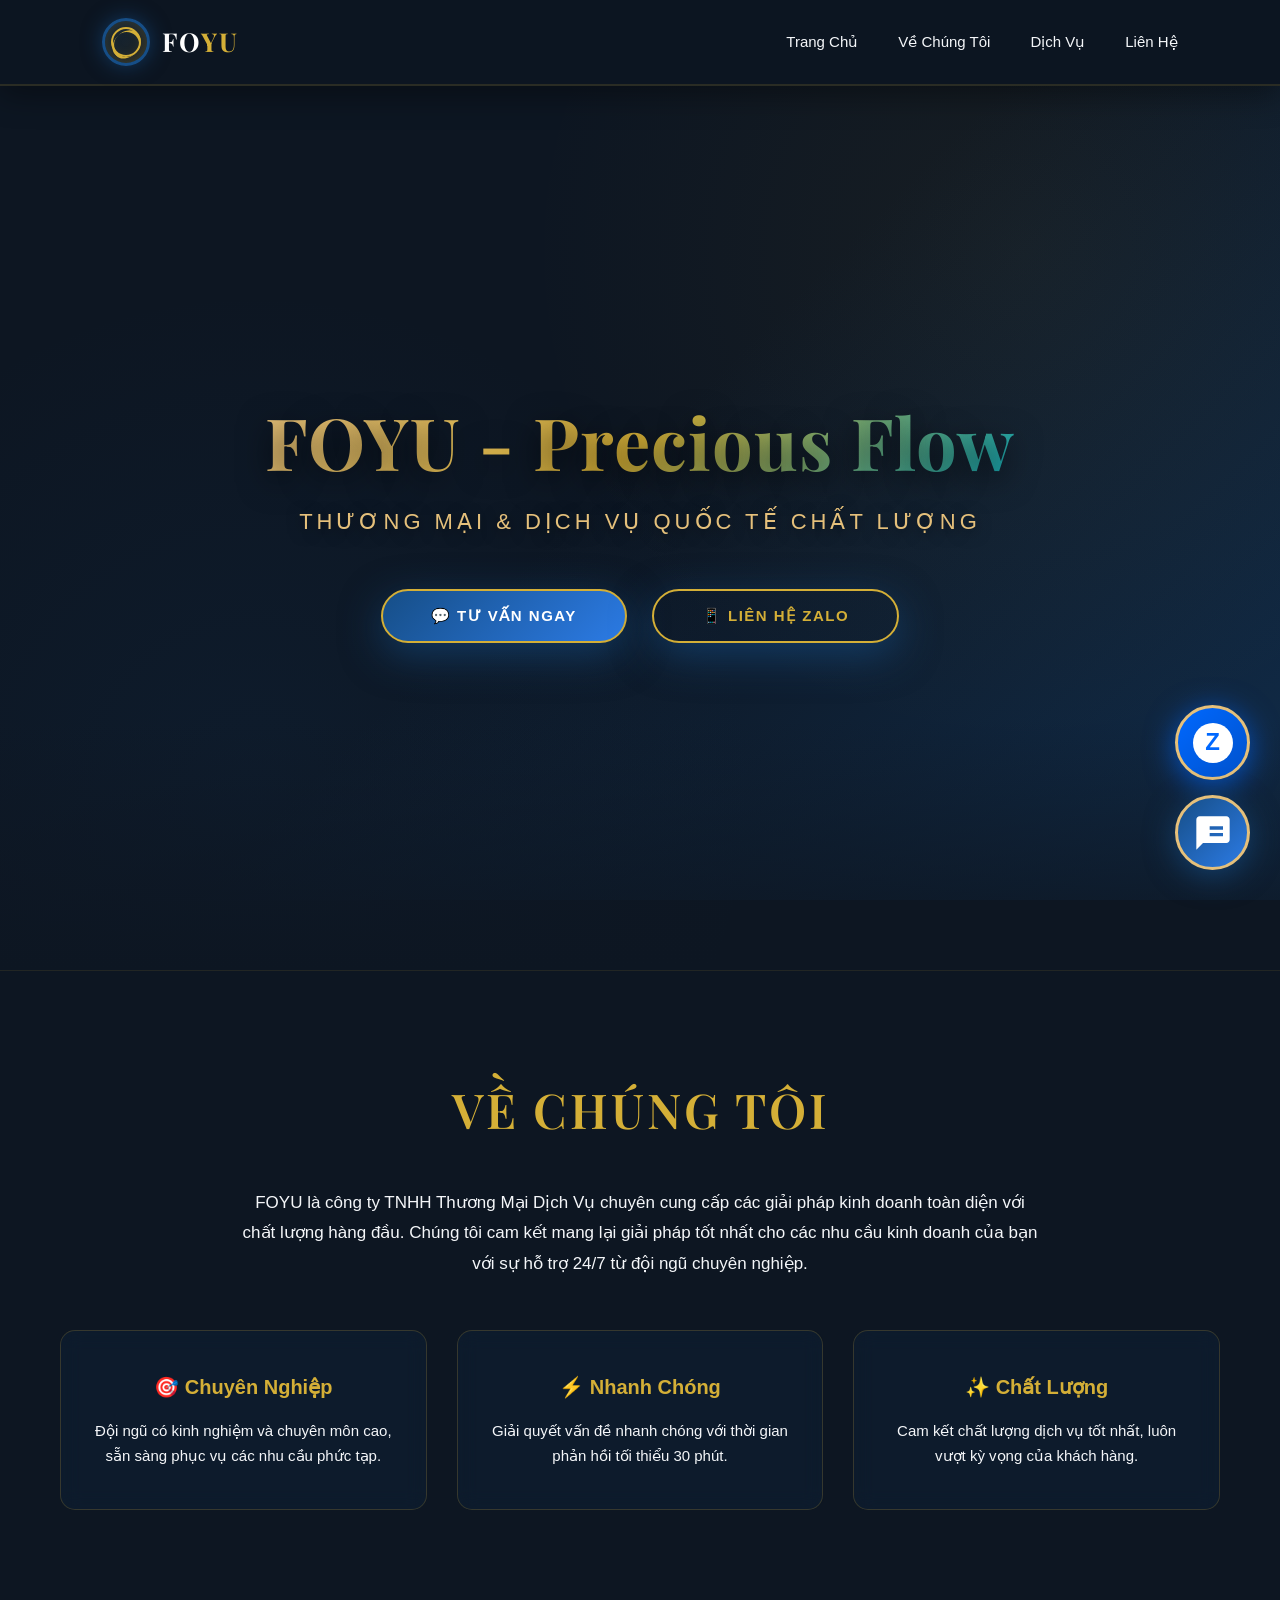
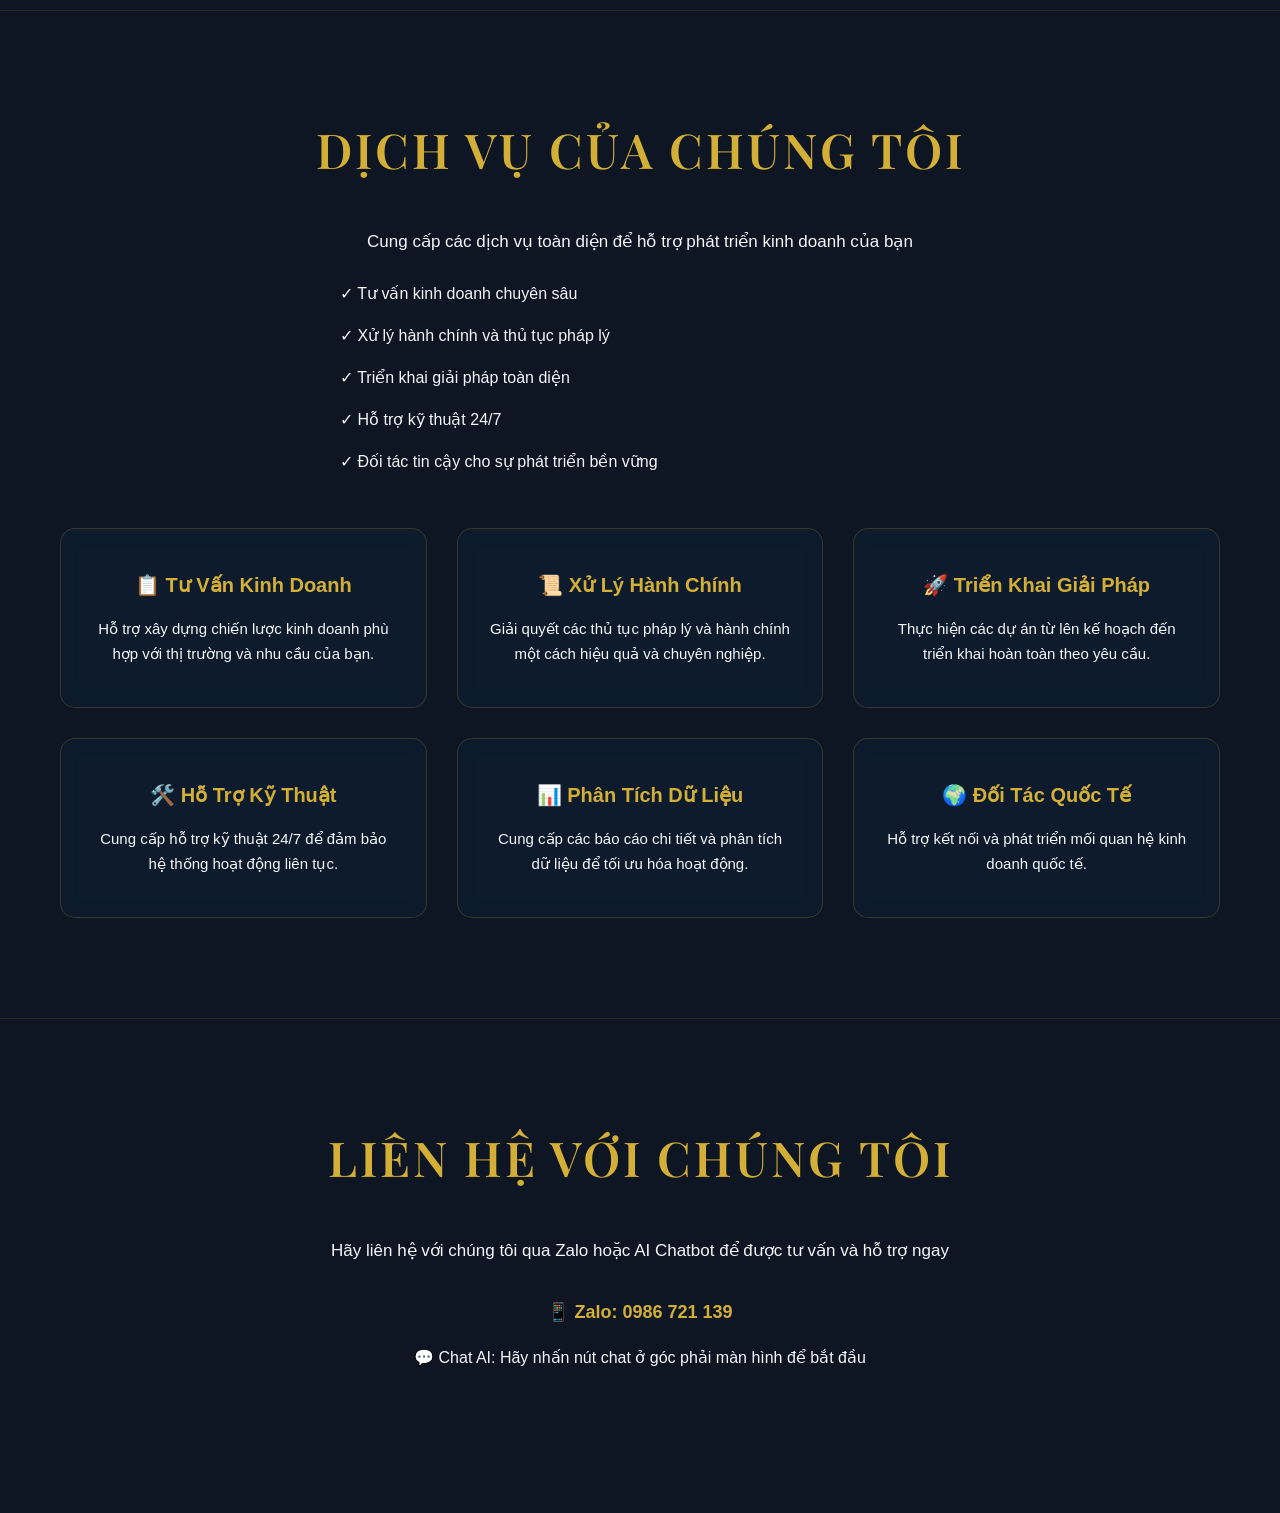
==== commit 28fec19c: "Cập nhật tổng hợp hoàn chỉnh: Kết hợp toàn bộ features từ cả 2 file - index.html + index-ai-chat.htm" ====
--- a/index.html
+++ b/index.html
@@ -4,7 +4,7 @@
     <meta charset="UTF-8">
     <meta name="viewport" content="width=device-width, initial-scale=1.0">
     <meta name="theme-color" content="#164E87">
-    <meta name="description" content="CÔNG TY TNHH THƯƠNG MẠI DỊCH VỤ FOYU - Precious Flow. Tư vấn và hỗ trợ kinh doanh 24/7 qua AI Chatbot và Zalo.">
+    <meta name="description" content="CÔNG TY TNHH THƯƠNG MẠI DỊCH VỤ FOYU | Precious Flow - Tư vấn và hỗ trợ kinh doanh 24/7 qua AI Chatbot và Zalo.">
     <meta name="robots" content="index, follow">
     <title>CÔNG TY TNHH THƯƠNG MẠI DỊCH VỤ FOYU | Precious Flow</title>
     <link rel="preconnect" href="https://fonts.googleapis.com">
@@ -347,6 +347,20 @@
             margin: 0 auto 40px;
         }
 
+        .section-content ul {
+            text-align: left;
+            max-width: 600px;
+            margin: 20px auto;
+            line-height: 2;
+            list-style: none;
+        }
+
+        .section-content li {
+            font-size: 16px;
+            color: var(--text-light);
+            margin: 10px 0;
+        }
+
         .features-grid {
             display: grid;
             grid-template-columns: repeat(auto-fit, minmax(280px, 1fr));
@@ -935,9 +949,14 @@
         <div class="container">
             <h2>Dịch Vụ Của Chúng Tôi</h2>
             <div class="section-content">
-                <p>
-                    Chúng tôi cung cấp các dịch vụ toàn diện để hỗ trợ phát triển kinh doanh của bạn
-                </p>
+                <p>Cung cấp các dịch vụ toàn diện để hỗ trợ phát triển kinh doanh của bạn</p>
+                <ul>
+                    <li>✓ Tư vấn kinh doanh chuyên sâu</li>
+                    <li>✓ Xử lý hành chính và thủ tục pháp lý</li>
+                    <li>✓ Triển khai giải pháp toàn diện</li>
+                    <li>✓ Hỗ trợ kỹ thuật 24/7</li>
+                    <li>✓ Đối tác tin cậy cho sự phát triển bền vững</li>
+                </ul>
             </div>
             <div class="features-grid">
                 <div class="feature-card">
@@ -1165,7 +1184,7 @@
 
         // Initialize
         document.addEventListener('DOMContentLoaded', function() {
-            console.log('✨ FOYU - Precious Flow initialized successfully!');
+            console.log('✨ FOYU - Precious Flow đã sẵn sàng!');
         });
     </script>
 
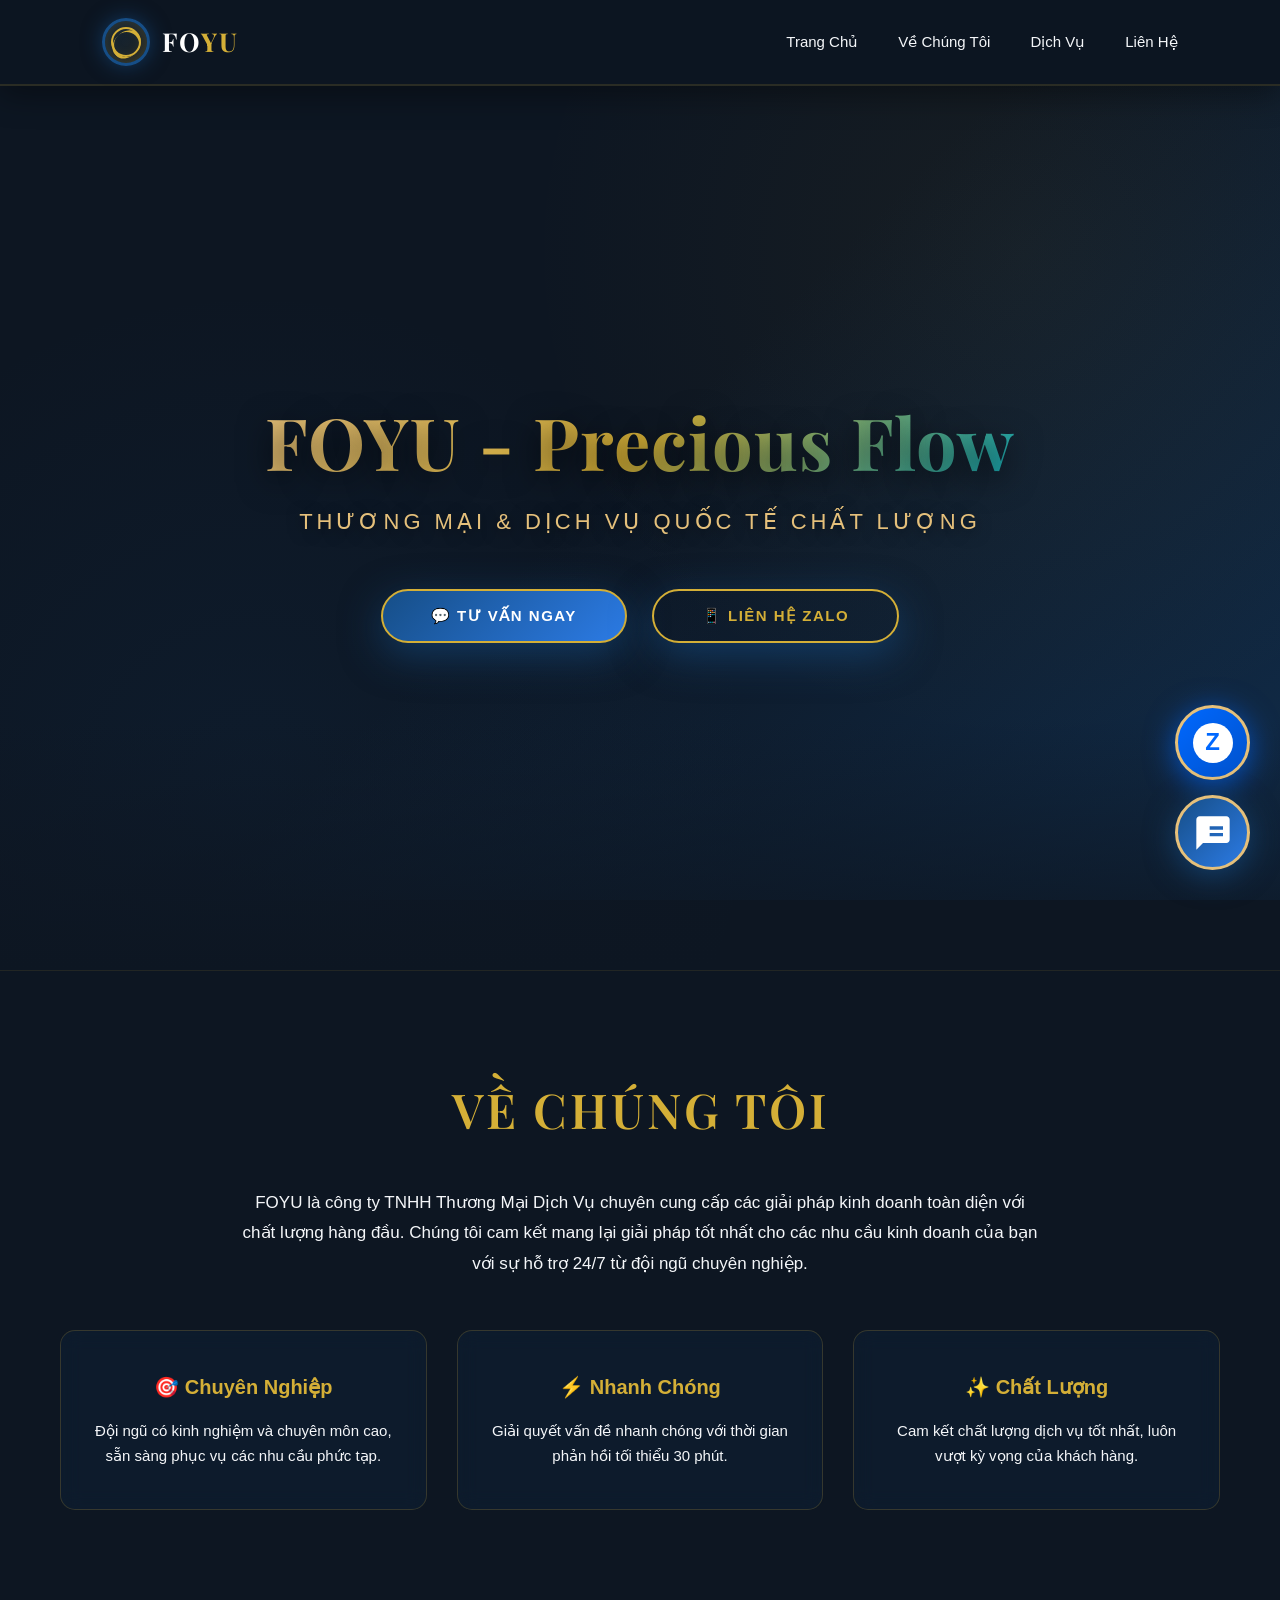
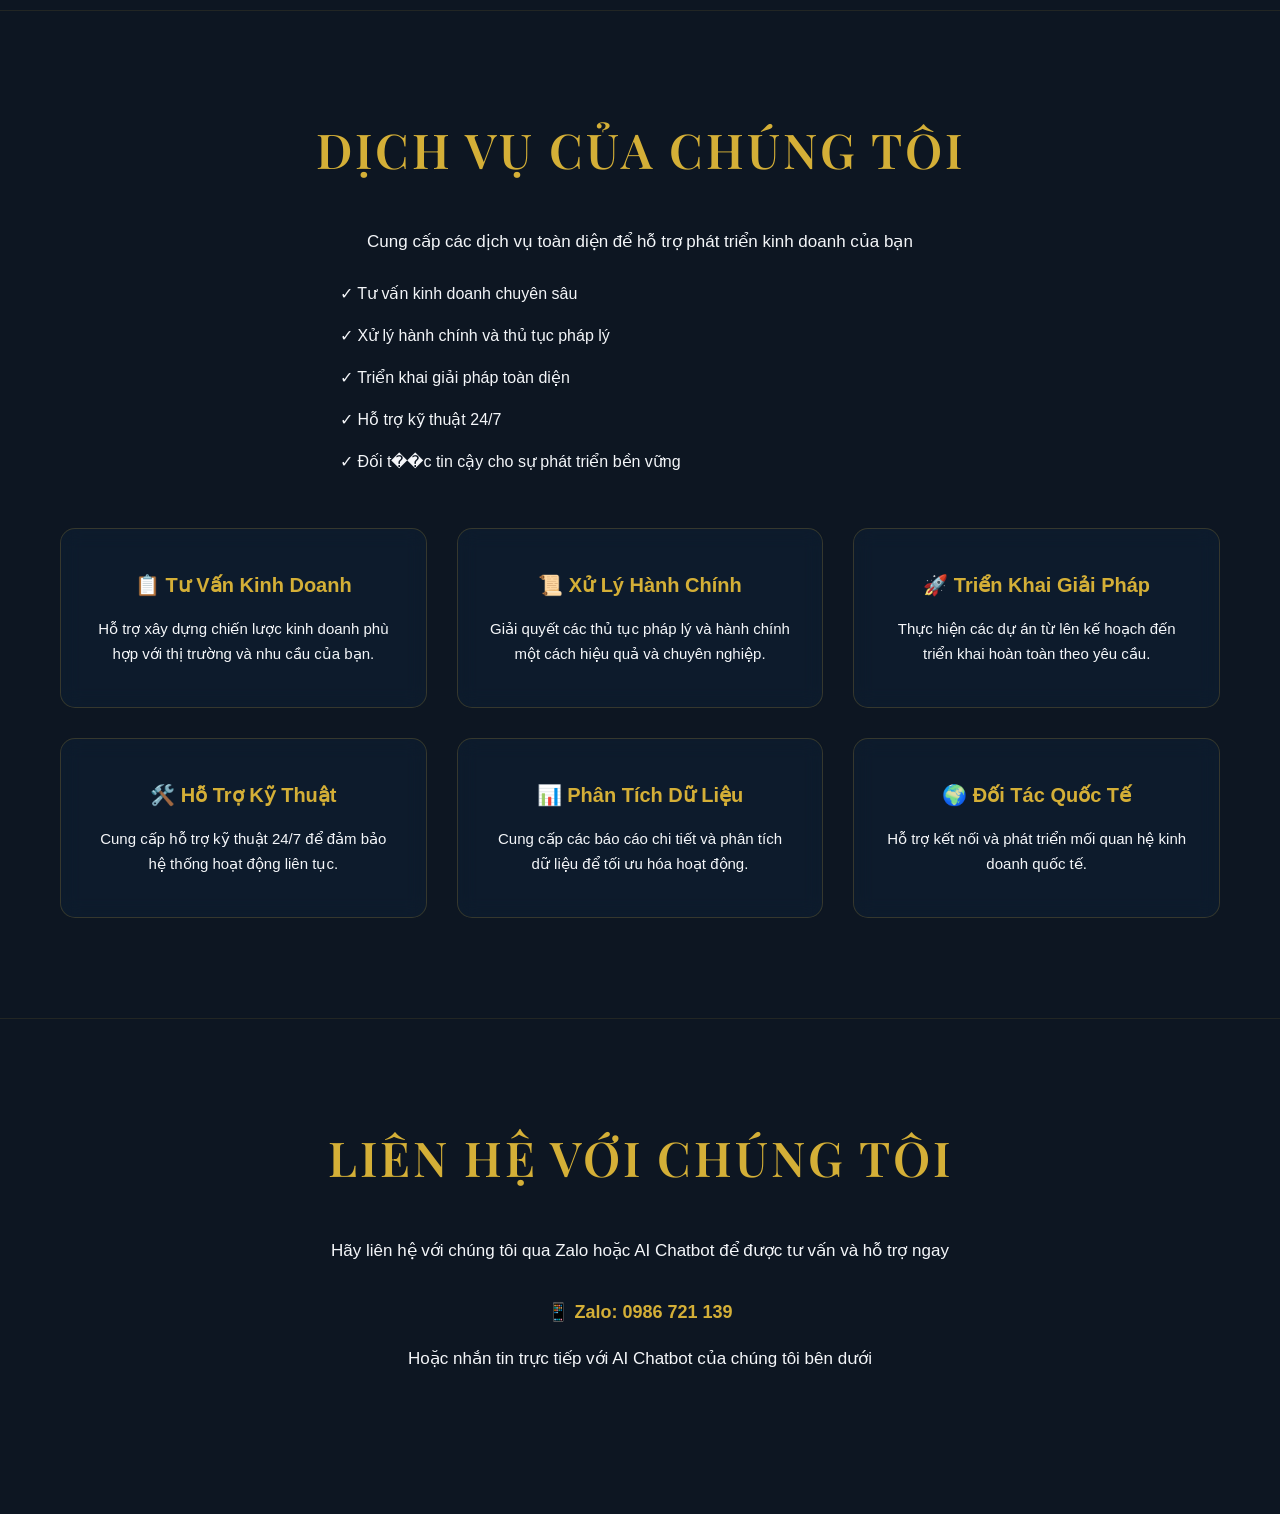
==== commit c30063ec: "Consolidate index.html and index-ai-chat.html into optimized single page" ====
--- a/index.html
+++ b/index.html
@@ -11,7 +11,7 @@
     <link rel="preconnect" href="https://fonts.gstatic.com" crossorigin>
     <link href="https://fonts.googleapis.com/css2?family=Segoe+UI:wght@400;500;600;700&family=Playfair+Display:wght@600;700&display=swap" rel="stylesheet">
     <style>
-        /* --- ĐỊNH NGHĨA BIẾN MÀU SẮC THEO PHONG THỦY THƯƠNG HIỆU --- */
+        /* === BIẾN MÀU SẮC === */
         :root {
             --primary-blue: #164E87;
             --dark-bg: #0D1622;
@@ -24,17 +24,9 @@
             --accent-teal: #0FA3B1;
         }
 
-        /* --- THIẾT LẬP CHUNG --- */
-        * {
-            margin: 0;
-            padding: 0;
-            box-sizing: border-box;
-        }
-
-        html {
-            scroll-behavior: smooth;
-        }
-
+        /* === THIẾT LẬP CHUNG === */
+        * { margin: 0; padding: 0; box-sizing: border-box; }
+        html { scroll-behavior: smooth; }
         body {
             font-family: 'Segoe UI', Tahoma, Geneva, Verdana, sans-serif;
             background-color: var(--dark-bg);
@@ -43,7 +35,7 @@
             line-height: 1.6;
         }
 
-        /* --- THANH ĐIỀU HƯỚNG (HEADER) --- */
+        /* === HEADER === */
         header {
             display: flex;
             justify-content: space-between;
@@ -60,10 +52,7 @@
             transition: all 0.4s ease;
         }
 
-        header:hover {
-            padding: 15px 8%;
-            box-shadow: 0 12px 48px rgba(0, 0, 0, 0.5);
-        }
+        header:hover { padding: 15px 8%; box-shadow: 0 12px 48px rgba(0, 0, 0, 0.5); }
 
         .logo-area {
             display: flex;
@@ -73,9 +62,7 @@
             transition: all 0.3s cubic-bezier(0.4, 0, 0.2, 1);
         }
 
-        .logo-area:hover {
-            transform: translateY(-2px);
-        }
+        .logo-area:hover { transform: translateY(-2px); }
 
         .brand-icon {
             width: 48px;
@@ -110,15 +97,8 @@
             animation: spinIcon 3s linear infinite;
         }
 
-        @keyframes spinIcon {
-            from { transform: rotate(45deg); }
-            to { transform: rotate(405deg); }
-        }
-
-        @keyframes pulse-ring {
-            0%, 100% { transform: scale(1); opacity: 0.8; }
-            50% { transform: scale(1.1); opacity: 0.4; }
-        }
+        @keyframes spinIcon { from { transform: rotate(45deg); } to { transform: rotate(405deg); } }
+        @keyframes pulse-ring { 0%, 100% { transform: scale(1); opacity: 0.8; } 50% { transform: scale(1.1); opacity: 0.4; } }
 
         .brand-name {
             font-size: 26px;
@@ -128,9 +108,7 @@
             font-family: 'Playfair Display', serif;
         }
 
-        .brand-name span {
-            color: var(--gold-metallic);
-        }
+        .brand-name span { color: var(--gold-metallic); }
 
         nav ul {
             display: flex;
@@ -159,16 +137,10 @@
             transition: width 0.4s cubic-bezier(0.4, 0, 0.2, 1);
         }
 
-        nav ul li a:hover {
-            color: var(--gold-light);
-            transform: translateY(-2px);
-        }
-
-        nav ul li a:hover::before {
-            width: 100%;
-        }
-
-        /* --- KHU VỰC BANNER CHÍNH (HERO SECTION) --- */
+        nav ul li a:hover { color: var(--gold-light); transform: translateY(-2px); }
+        nav ul li a:hover::before { width: 100%; }
+
+        /* === HERO SECTION === */
         .hero {
             height: 100vh;
             display: flex;
@@ -221,14 +193,8 @@
         }
 
         @keyframes fadeInUp {
-            from {
-                opacity: 0;
-                transform: translateY(60px);
-            }
-            to {
-                opacity: 1;
-                transform: translateY(0);
-            }
+            from { opacity: 0; transform: translateY(60px); }
+            to { opacity: 1; transform: translateY(0); }
         }
 
         .hero h1 {
@@ -293,39 +259,14 @@
             z-index: -1;
         }
 
-        .cta-btn:hover {
-            transform: translateY(-6px);
-            box-shadow: 0 18px 60px rgba(212, 175, 55, 0.8);
-            color: var(--dark-bg);
-        }
-
-        .cta-btn:hover::before {
-            left: 0;
-        }
-
-        .cta-btn.secondary {
-            background: transparent;
-            color: var(--gold-metallic);
-            border: 2px solid var(--gold-metallic);
-        }
-
-        .cta-btn.secondary:hover {
-            background: var(--gold-metallic);
-            color: var(--dark-bg);
-        }
-
-        /* --- PHẦN NỘI DUNG CHÍNH --- */
-        .container {
-            max-width: 1200px;
-            margin: 0 auto;
-            padding: 0 20px;
-        }
-
-        section {
-            padding: 100px 0;
-            border-top: 1px solid rgba(212, 175, 55, 0.1);
-            position: relative;
-        }
+        .cta-btn:hover { transform: translateY(-6px); box-shadow: 0 18px 60px rgba(212, 175, 55, 0.8); color: var(--dark-bg); }
+        .cta-btn:hover::before { left: 0; }
+        .cta-btn.secondary { background: transparent; color: var(--gold-metallic); border: 2px solid var(--gold-metallic); }
+        .cta-btn.secondary:hover { background: var(--gold-metallic); color: var(--dark-bg); }
+
+        /* === CONTENT SECTIONS === */
+        .container { max-width: 1200px; margin: 0 auto; padding: 0 20px; }
+        section { padding: 100px 0; border-top: 1px solid rgba(212, 175, 55, 0.1); position: relative; }
 
         section h2 {
             font-size: 48px;
@@ -400,24 +341,11 @@
             background: rgba(22, 78, 135, 0.15);
         }
 
-        .feature-card:hover::before {
-            opacity: 1;
-        }
-
-        .feature-card h3 {
-            font-size: 20px;
-            color: var(--gold-metallic);
-            margin-bottom: 15px;
-            font-weight: 600;
-        }
-
-        .feature-card p {
-            color: var(--text-light);
-            font-size: 15px;
-            line-height: 1.7;
-        }
-
-        /* --- GIAO DIỆN CHATBOT AI & ZALO --- */
+        .feature-card:hover::before { opacity: 1; }
+        .feature-card h3 { font-size: 20px; color: var(--gold-metallic); margin-bottom: 15px; font-weight: 600; }
+        .feature-card p { color: var(--text-light); font-size: 15px; line-height: 1.7; }
+
+        /* === FLOATING WIDGETS === */
         .floating-widgets {
             position: fixed;
             bottom: 30px;
@@ -445,15 +373,9 @@
             position: relative;
         }
 
-        @keyframes float {
-            0%, 100% { transform: translateY(0px); }
-            50% { transform: translateY(-15px); }
-        }
-
-        .zalo-btn-float:hover {
-            transform: scale(1.2) translateY(-15px);
-            box-shadow: 0 10px 40px rgba(0, 104, 255, 0.9);
-        }
+        @keyframes float { 0%, 100% { transform: translateY(0px); } 50% { transform: translateY(-15px); } }
+
+        .zalo-btn-float:hover { transform: scale(1.2) translateY(-15px); box-shadow: 0 10px 40px rgba(0, 104, 255, 0.9); }
 
         .zalo-icon {
             width: 40px;
@@ -484,16 +406,8 @@
             position: relative;
         }
 
-        .chat-trigger:hover {
-            transform: scale(1.2) translateY(-15px);
-            box-shadow: 0 10px 40px rgba(22, 78, 135, 0.9);
-        }
-
-        .chat-trigger svg {
-            width: 40px;
-            height: 40px;
-            fill: var(--white);
-        }
+        .chat-trigger:hover { transform: scale(1.2) translateY(-15px); box-shadow: 0 10px 40px rgba(22, 78, 135, 0.9); }
+        .chat-trigger svg { width: 40px; height: 40px; fill: var(--white); }
 
         .chat-box {
             position: absolute;
@@ -512,19 +426,11 @@
         }
 
         @keyframes slideUp {
-            from {
-                opacity: 0;
-                transform: translateY(40px);
-            }
-            to {
-                opacity: 1;
-                transform: translateY(0);
-            }
-        }
-
-        .chat-box.active {
-            display: flex;
-        }
+            from { opacity: 0; transform: translateY(40px); }
+            to { opacity: 1; transform: translateY(0); }
+        }
+
+        .chat-box.active { display: flex; }
 
         .chat-header {
             background: linear-gradient(135deg, var(--primary-blue), #2c7be5);
@@ -535,12 +441,7 @@
             color: var(--white);
         }
 
-        .chat-header-info {
-            display: flex;
-            align-items: center;
-            gap: 15px;
-            flex: 1;
-        }
+        .chat-header-info { display: flex; align-items: center; gap: 15px; flex: 1; }
 
         .avatar-bot {
             width: 55px;
@@ -572,17 +473,8 @@
             animation: spinIcon 2s linear infinite;
         }
 
-        .bot-info h4 {
-            font-size: 16px;
-            font-weight: 700;
-            margin: 0;
-        }
-
-        .bot-info p {
-            font-size: 12px;
-            color: rgba(255, 255, 255, 0.85);
-            margin: 3px 0 0 0;
-        }
+        .bot-info h4 { font-size: 16px; font-weight: 700; margin: 0; }
+        .bot-info p { font-size: 12px; color: rgba(255, 255, 255, 0.85); margin: 3px 0 0 0; }
 
         .close-chat {
             background: none;
@@ -599,10 +491,7 @@
             justify-content: center;
         }
 
-        .close-chat:hover {
-            transform: rotate(90deg);
-            color: var(--gold-light);
-        }
+        .close-chat:hover { transform: rotate(90deg); color: var(--gold-light); }
 
         .chat-content {
             flex: 1;
@@ -617,18 +506,9 @@
             min-height: 350px;
         }
 
-        .chat-content::-webkit-scrollbar {
-            width: 6px;
-        }
-
-        .chat-content::-webkit-scrollbar-track {
-            background: transparent;
-        }
-
-        .chat-content::-webkit-scrollbar-thumb {
-            background: var(--gold-light);
-            border-radius: 10px;
-        }
+        .chat-content::-webkit-scrollbar { width: 6px; }
+        .chat-content::-webkit-scrollbar-track { background: transparent; }
+        .chat-content::-webkit-scrollbar-thumb { background: var(--gold-light); border-radius: 10px; }
 
         .msg {
             max-width: 85%;
@@ -639,14 +519,8 @@
         }
 
         @keyframes messageSlide {
-            from {
-                opacity: 0;
-                transform: translateY(15px);
-            }
-            to {
-                opacity: 1;
-                transform: translateY(0);
-            }
+            from { opacity: 0; transform: translateY(15px); }
+            to { opacity: 1; transform: translateY(0); }
         }
 
         .msg.bot {
@@ -665,16 +539,9 @@
             box-shadow: 0 2px 12px rgba(22, 78, 135, 0.25);
         }
 
-        .msg.typing {
-            padding: 10px 14px;
-        }
-
-        .typing-dots {
-            display: flex;
-            gap: 5px;
-            align-items: center;
-        }
-
+        .msg.typing { padding: 10px 14px; }
+
+        .typing-dots { display: flex; gap: 5px; align-items: center; }
         .typing-dots span {
             width: 8px;
             height: 8px;
@@ -683,13 +550,8 @@
             animation: typing 1.4s infinite;
         }
 
-        .typing-dots span:nth-child(2) {
-            animation-delay: 0.2s;
-        }
-
-        .typing-dots span:nth-child(3) {
-            animation-delay: 0.4s;
-        }
+        .typing-dots span:nth-child(2) { animation-delay: 0.2s; }
+        .typing-dots span:nth-child(3) { animation-delay: 0.4s; }
 
         @keyframes typing {
             0%, 60%, 100% { transform: translateY(0); opacity: 0.5; }
@@ -705,10 +567,7 @@
             gap: 12px;
         }
 
-        .chat-input-row {
-            display: flex;
-            gap: 8px;
-        }
+        .chat-input-row { display: flex; gap: 8px; }
 
         .chat-footer input {
             flex: 1;
@@ -742,10 +601,7 @@
             justify-content: center;
         }
 
-        .send-btn:hover {
-            transform: scale(1.08);
-            box-shadow: 0 4px 18px rgba(22, 78, 135, 0.4);
-        }
+        .send-btn:hover { transform: scale(1.08); box-shadow: 0 4px 18px rgba(22, 78, 135, 0.4); }
 
         .zalo-connect-btn {
             display: flex;
@@ -772,123 +628,40 @@
             box-shadow: 0 6px 20px rgba(0, 104, 255, 0.4);
         }
 
-        /* --- RESPONSIVE --- */
+        /* === RESPONSIVE === */
         @media (max-width: 768px) {
-            nav ul {
-                gap: 20px;
-            }
-
-            nav ul li a {
-                font-size: 13px;
-            }
-
-            .hero {
-                height: 80vh;
-                margin-top: 65px;
-            }
-
-            .hero h1 {
-                font-size: 42px;
-            }
-
-            .hero p {
-                font-size: 18px;
-            }
-
-            .hero-buttons {
-                flex-direction: column;
-            }
-
-            .cta-btn {
-                width: 100%;
-                max-width: 300px;
-            }
-
-            .chat-box {
-                width: 360px;
-                max-height: 550px;
-                bottom: 100px;
-            }
-
-            .floating-widgets {
-                bottom: 20px;
-                right: 20px;
-            }
-
-            .zalo-btn-float,
-            .chat-trigger {
-                width: 65px;
-                height: 65px;
-            }
-
-            section h2 {
-                font-size: 36px;
-            }
-
-            .features-grid {
-                grid-template-columns: 1fr;
-            }
+            nav ul { gap: 20px; }
+            nav ul li a { font-size: 13px; }
+            .hero { height: 80vh; margin-top: 65px; }
+            .hero h1 { font-size: 42px; }
+            .hero p { font-size: 18px; }
+            .hero-buttons { flex-direction: column; }
+            .cta-btn { width: 100%; max-width: 300px; }
+            .chat-box { width: 360px; max-height: 550px; bottom: 100px; }
+            .floating-widgets { bottom: 20px; right: 20px; }
+            .zalo-btn-float, .chat-trigger { width: 65px; height: 65px; }
+            section h2 { font-size: 36px; }
+            .features-grid { grid-template-columns: 1fr; }
         }
 
         @media (max-width: 480px) {
-            header {
-                padding: 14px 5%;
-            }
-
-            .brand-name {
-                font-size: 20px;
-            }
-
-            nav {
-                display: none;
-            }
-
-            .hero {
-                height: 60vh;
-                margin-top: 60px;
-            }
-
-            .hero h1 {
-                font-size: 32px;
-            }
-
-            .hero p {
-                font-size: 15px;
-                letter-spacing: 2px;
-            }
-
-            .chat-box {
-                width: 95vw;
-                max-width: 340px;
-                max-height: 450px;
-                bottom: 95px;
-            }
-
-            .floating-widgets {
-                bottom: 15px;
-                right: 15px;
-            }
-
-            .zalo-btn-float,
-            .chat-trigger {
-                width: 60px;
-                height: 60px;
-            }
-
-            section h2 {
-                font-size: 28px;
-                letter-spacing: 1px;
-            }
-
-            .section-content {
-                font-size: 15px;
-            }
+            header { padding: 14px 5%; }
+            .brand-name { font-size: 20px; }
+            nav { display: none; }
+            .hero { height: 60vh; margin-top: 60px; }
+            .hero h1 { font-size: 32px; }
+            .hero p { font-size: 15px; letter-spacing: 2px; }
+            .chat-box { width: 95vw; max-width: 340px; max-height: 450px; bottom: 95px; }
+            .floating-widgets { bottom: 15px; right: 15px; }
+            .zalo-btn-float, .chat-trigger { width: 60px; height: 60px; }
+            section h2 { font-size: 28px; letter-spacing: 1px; }
+            .section-content { font-size: 15px; }
         }
     </style>
 </head>
 <body>
 
-    <!-- THANH ĐIỀU HƯỚNG -->
+    <!-- HEADER -->
     <header>
         <div class="logo-area" onclick="scrollToTop()">
             <div class="brand-icon"></div>
@@ -904,7 +677,7 @@
         </nav>
     </header>
 
-    <!-- BANNER CHÍNH -->
+    <!-- HERO -->
     <section class="hero" id="home">
         <div class="hero-content">
             <h1>FOYU - Precious Flow</h1>
@@ -916,7 +689,7 @@
         </div>
     </section>
 
-    <!-- PHẦN VỀ CHÚNG TÔI -->
+    <!-- ABOUT -->
     <section id="about">
         <div class="container">
             <h2>Về Chúng Tôi</h2>
@@ -944,7 +717,7 @@
         </div>
     </section>
 
-    <!-- PHẦN DỊCH VỤ -->
+    <!-- SERVICES -->
     <section id="services">
         <div class="container">
             <h2>Dịch Vụ Của Chúng Tôi</h2>
@@ -955,7 +728,7 @@
                     <li>✓ Xử lý hành chính và thủ tục pháp lý</li>
                     <li>✓ Triển khai giải pháp toàn diện</li>
                     <li>✓ Hỗ trợ kỹ thuật 24/7</li>
-                    <li>✓ Đối tác tin cậy cho sự phát triển bền vững</li>
+                    <li>✓ Đối t��c tin cậy cho sự phát triển bền vững</li>
                 </ul>
             </div>
             <div class="features-grid">
@@ -987,7 +760,7 @@
         </div>
     </section>
 
-    <!-- PHẦN LIÊN HỆ -->
+    <!-- CONTACT -->
     <section id="contact">
         <div class="container">
             <h2>Liên Hệ Với Chúng Tôi</h2>
@@ -999,29 +772,24 @@
                     <p style="font-size: 18px; font-weight: 600; color: var(--gold-metallic); margin-bottom: 15px;">
                         📱 Zalo: <a href="tel:0986721139" style="color: var(--gold-metallic); text-decoration: none;">0986 721 139</a>
                     </p>
-                    <p style="font-size: 16px; color: var(--text-light);">
-                        💬 Chat AI: Hãy nhấn nút chat ở góc phải màn hình để bắt đầu
-                    </p>
+                    <p style="color: var(--text-light);">Hoặc nhắn tin trực tiếp với AI Chatbot của chúng tôi bên dưới</p>
                 </div>
             </div>
         </div>
     </section>
 
-    <!-- FLOATING WIDGETS (ZALO + CHATBOT) -->
+    <!-- FLOATING WIDGETS -->
     <div class="floating-widgets">
-        <!-- Nút Zalo -->
         <div class="zalo-btn-float" onclick="contactZalo()" title="Liên Hệ Zalo">
             <div class="zalo-icon">Z</div>
         </div>
-
-        <!-- Nút Chatbot AI -->
         <div class="chat-trigger" onclick="toggleChat()" title="Mở Chat">
             <svg viewBox="0 0 24 24" xmlns="http://www.w3.org/2000/svg">
                 <path d="M20 2H4c-1.1 0-2 .9-2 2v18l4-4h14c1.1 0 2-.9 2-2V4c0-1.1-.9-2-2-2zm-2 12h-8v-2h8v2zm0-4h-8V8h8v2z"/>
             </svg>
         </div>
 
-        <!-- Chat Box -->
+        <!-- CHAT BOX -->
         <div class="chat-box" id="chatBox">
             <div class="chat-header">
                 <div class="chat-header-info">
@@ -1045,59 +813,45 @@
             <div class="chat-footer">
                 <div class="chat-input-row">
                     <input type="text" id="chatInput" placeholder="Nhập tin nhắn..." onkeypress="handleChatKeyPress(event)">
-                    <button class="send-btn" onclick="sendChatMessage()">➤</button>
-                </div>
-                <a href="https://zalo.me/0986721139" target="_blank" class="zalo-connect-btn" onclick="event.stopPropagation()">
-                    <span>📞</span> Liên Hệ Zalo OA
+                    <button class="send-btn" onclick="sendChatMessage()">Gửi</button>
+                </div>
+                <a href="https://zalo.me/0986721139" target="_blank" class="zalo-connect-btn">
+                    <span>📞</span> Liên Hệ Zalo
                 </a>
             </div>
         </div>
     </div>
 
     <script>
-        // ===== CHATBOT AI FUNCTIONS =====
+        // Chat functions
         function toggleChat() {
-            const chatBox = document.getElementById('chatBox');
-            chatBox.classList.toggle('active');
-            if (chatBox.classList.contains('active')) {
-                setTimeout(() => document.getElementById('chatInput').focus(), 100);
-            }
+            document.getElementById('chatBox').classList.toggle('active');
         }
 
         function openChat() {
-            const chatBox = document.getElementById('chatBox');
-            chatBox.classList.add('active');
-            setTimeout(() => document.getElementById('chatInput').focus(), 100);
+            document.getElementById('chatBox').classList.add('active');
+            document.getElementById('chatInput').focus();
         }
 
         function closeChat() {
-            const chatBox = document.getElementById('chatBox');
-            chatBox.classList.remove('active');
+            document.getElementById('chatBox').classList.remove('active');
         }
 
         function sendChatMessage() {
             const input = document.getElementById('chatInput');
             const message = input.value.trim();
-
             if (!message) return;
-
             addMessage(message, 'user');
             input.value = '';
-            input.focus();
-
             showTypingIndicator();
-
             setTimeout(() => {
                 removeTypingIndicator();
-                const response = getAIResponse(message);
-                addMessage(response, 'bot');
-            }, 1200);
+                addMessage(getAIResponse(message), 'bot');
+            }, 1500);
         }
 
         function handleChatKeyPress(event) {
-            if (event.key === 'Enter') {
-                sendChatMessage();
-            }
+            if (event.key === 'Enter') sendChatMessage();
         }
 
         function addMessage(text, sender) {
@@ -1126,66 +880,39 @@
 
         function getAIResponse(message) {
             const lowerMsg = message.toLowerCase();
-
             const responses = {
-                'hello|xin chào|hi|chào': 'Xin chào! 😊 Tôi là trợ lý AI của FOYU. Bạn cần hỗ trợ gì hôm nay?',
-                'services|dịch vụ|cung cấp|gì': 'FOYU cung cấp:\n✓ Tư vấn kinh doanh\n✓ Xử lý hành chính\n✓ Triển khai giải pháp\n✓ Hỗ trợ kỹ thuật 24/7\n✓ Phân tích dữ liệu\n✓ Đối tác quốc tế',
-                'contact|liên hệ|phone|số điện thoại|zalo': '📱 Liên hệ ngay:\nZalo: 0986 721 139\n📧 Email: info@foyu.vn\n🏢 Hoặc nhấn "Liên Hệ Zalo OA" bên dưới',
-                'price|giá|cost|bao nhiêu': 'Giá cả của chúng tôi rất cạnh tranh và phù hợp với ngân sách bạn. Để biết giá chi tiết, vui lòng liên hệ Zalo: 0986 721 139 để được tư vấn! 💰',
-                'bye|tạm biệt|goodbye|cảm ơn': 'Cảm ơn bạn đã liên hệ! 👋 Hẹn gặp lại. Hãy liên hệ Zalo (0986 721 139) nếu cần hỗ trợ ngay!',
-                'foyu|công ty|chúng tôi': 'FOYU là công ty TNHH Thương Mại Dịch Vụ chuyên cung cấp giải pháp kinh doanh toàn diện. Chúng tôi có đội ngũ chuyên nghiệp sẵn sàng phục vụ 24/7! 💼',
-                'hỗ trợ|support|giúp': 'Tôi sẵn sàng giúp bạn! 🤝 Bạn có thể hỏi về dịch vụ, liên hệ, hoặc bất cứ điều gì khác. Nếu cần tư vấn chi tiết, liên hệ Zalo!',
-                'giờ làm|mấy giờ|open': 'FOYU hỗ trợ khách hàng 24/7. Bạn có thể liên hệ bất kỳ lúc nào qua Zalo hoặc Chat AI này! ⏰'
+                'hello|xin chào|hi|chào': 'Xin chào! Tôi là trợ lý AI của FOYU. Bạn cần hỗ trợ gì hôm nay? 😊',
+                'services|dịch vụ|cung cấp': 'FOYU cung cấp:\n1) Tư vấn kinh doanh chuyên sâu\n2) Xử lý hành chính & thủ tục pháp lý\n3) Triển khai giải pháp\n4) Hỗ trợ kỹ thuật 24/7',
+                'contact|liên hệ|phone|số điện thoại|zalo': 'Liên hệ:\n📱 Zalo: 0986 721 139\n🏢 Để tư vấn chi tiết, vui lòng liên hệ trực tiếp!',
+                'price|giá|cost|giá bao nhiêu': 'Giá cả của chúng tôi rất cạnh tranh. Vui lòng liên hệ Zalo để biết giá cụ thể!',
+                'bye|tạm biệt|goodbye|cảm ơn': 'Cảm ơn bạn! 👋 Hẹn gặp lại. Liên hệ Zalo nếu cần ngay!',
+                'foyu|công ty': 'FOYU là công ty TNHH Thương Mại Dịch Vụ chuyên cung cấp giải pháp kinh doanh quốc tế.',
             };
-
             for (const [key, value] of Object.entries(responses)) {
-                const keywords = key.split('|');
-                if (keywords.some(keyword => lowerMsg.includes(keyword))) {
-                    return value;
-                }
+                if (key.split('|').some(k => lowerMsg.includes(k))) return value;
             }
-
-            return 'Cảm ơn bạn! 😊 Vui lòng liên hệ Zalo (0986 721 139) để được tư vấn chi tiết hơn. Chúng tôi sẵn sàng giúp bạn! 💪';
-        }
-
-        // ===== ZALO FUNCTIONS =====
+            return 'Cảm ơn! 😊 Liên hệ Zalo (0986 721 139) để được tư vấn chi tiết hơn!';
+        }
+
         function contactZalo() {
             window.open('https://zalo.me/0986721139', '_blank');
         }
 
-        // ===== SCROLL FUNCTIONS =====
         function scrollToTop() {
             window.scrollTo({ top: 0, behavior: 'smooth' });
         }
 
-        // Smooth scroll for navigation
+        // Smooth scroll
         document.querySelectorAll('a[href^="#"]').forEach(anchor => {
             anchor.addEventListener('click', function (e) {
                 const href = this.getAttribute('href');
                 if (href !== '#') {
                     e.preventDefault();
                     const target = document.querySelector(href);
-                    if (target) {
-                        target.scrollIntoView({ behavior: 'smooth' });
-                    }
+                    if (target) target.scrollIntoView({ behavior: 'smooth' });
                 }
             });
         });
-
-        // Close chat when clicking outside
-        document.addEventListener('click', function (event) {
-            const chatBox = document.getElementById('chatBox');
-            const floatingWidgets = document.querySelector('.floating-widgets');
-
-            if (floatingWidgets && !floatingWidgets.contains(event.target) && chatBox.classList.contains('active')) {
-                closeChat();
-            }
-        });
-
-        // Initialize
-        document.addEventListener('DOMContentLoaded', function() {
-            console.log('✨ FOYU - Precious Flow đã sẵn sàng!');
-        });
     </script>
 
 </body>
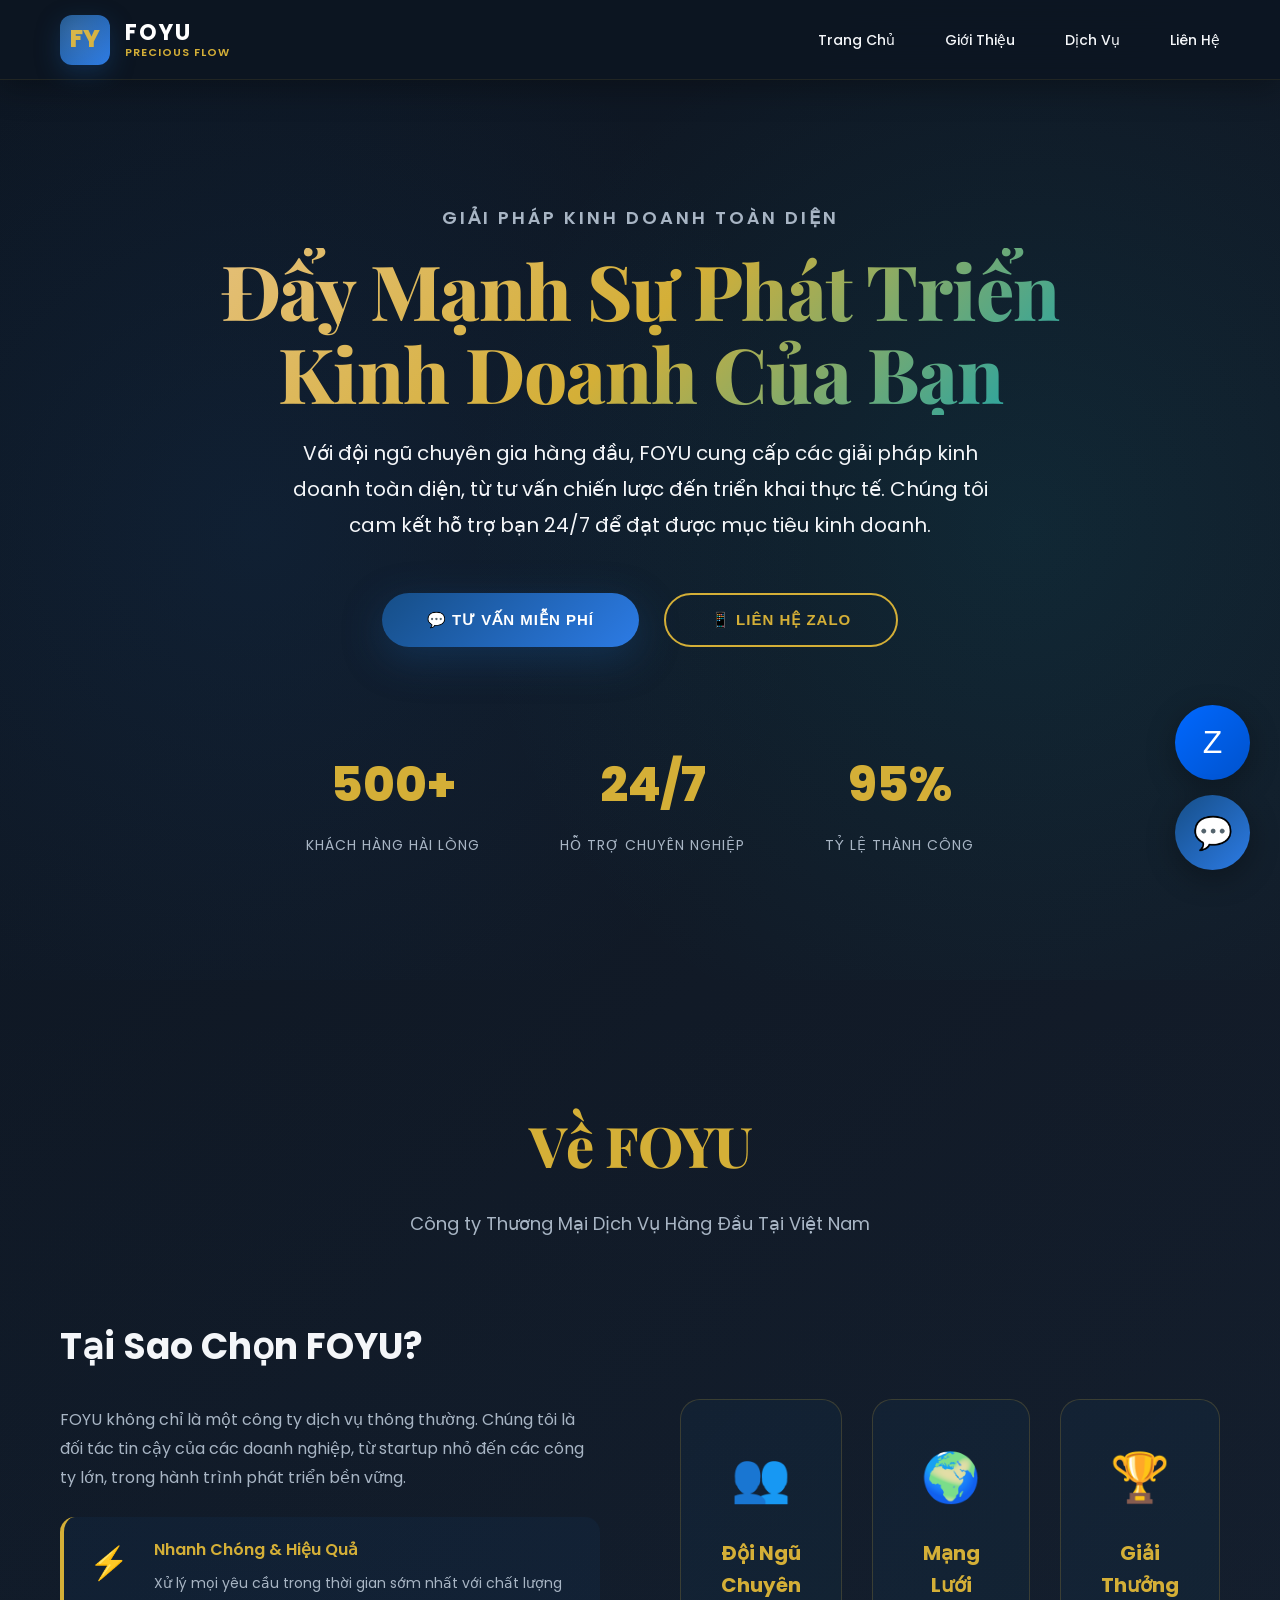
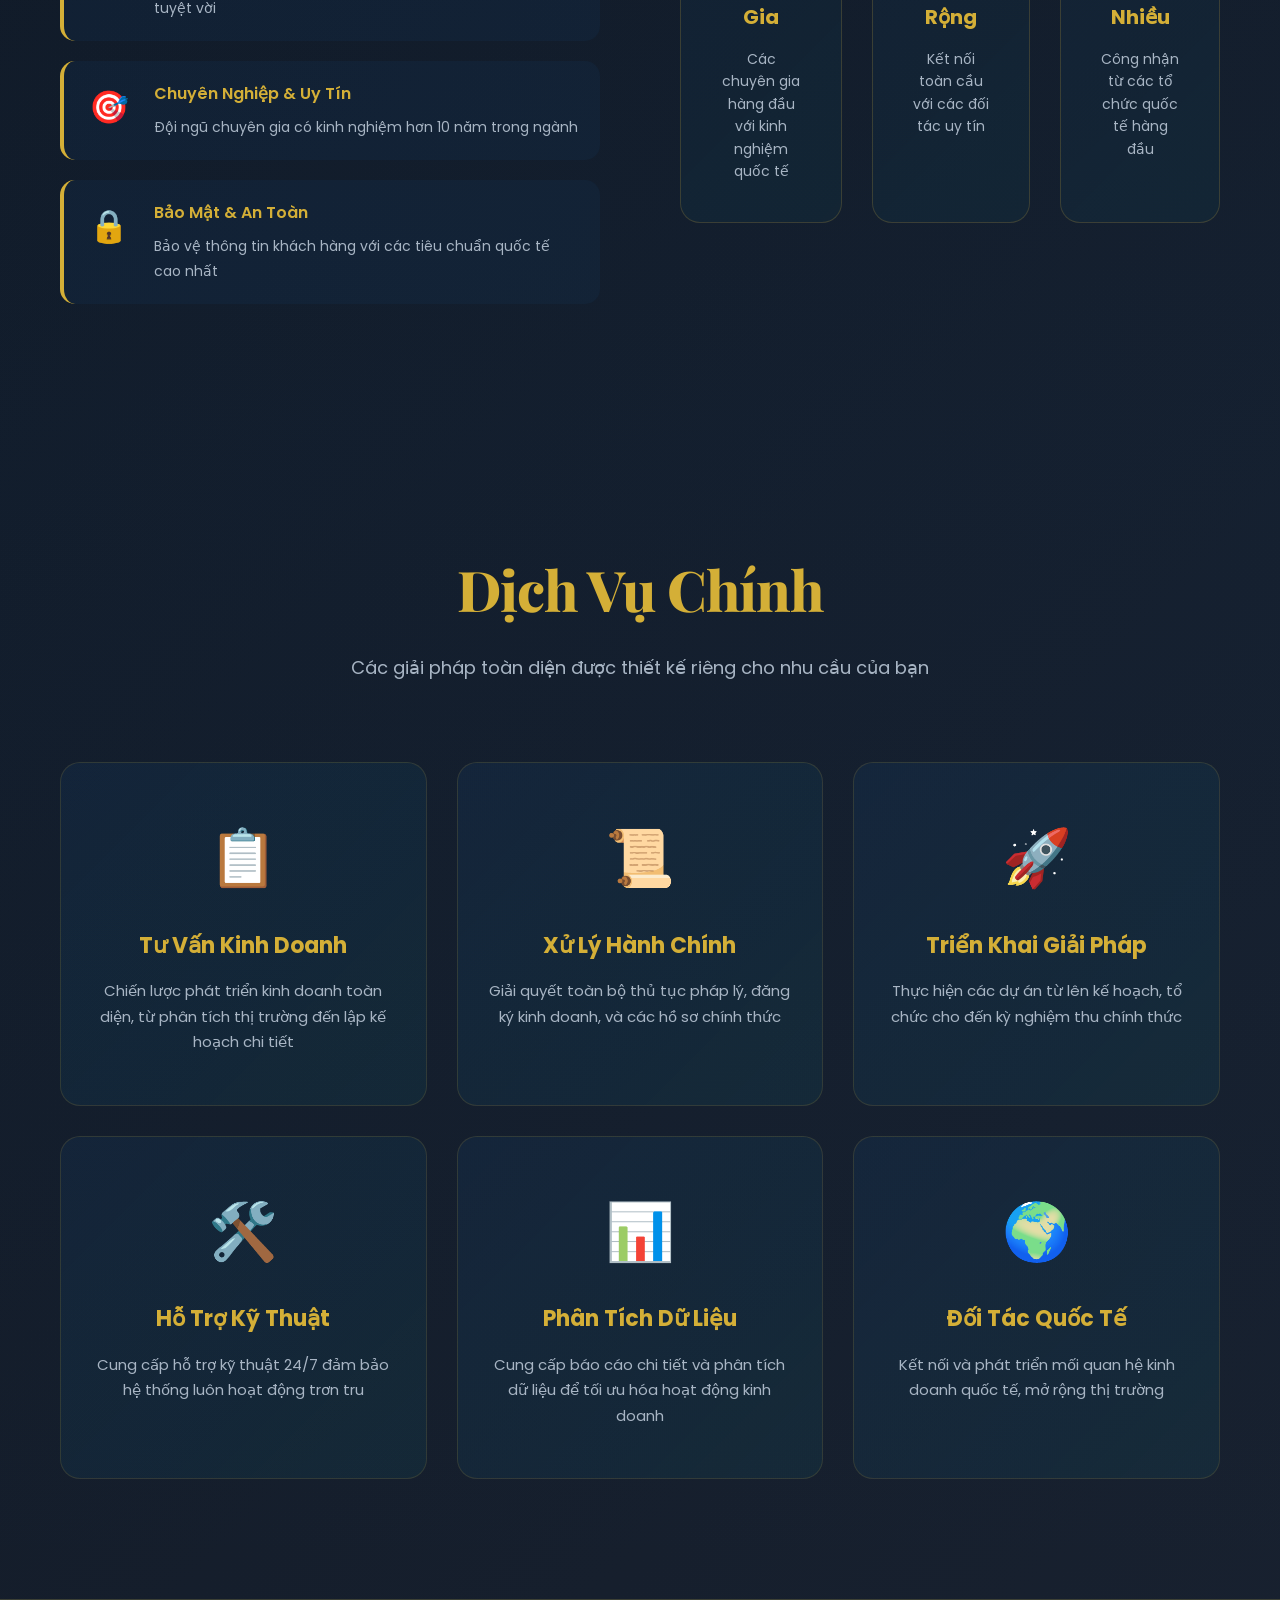
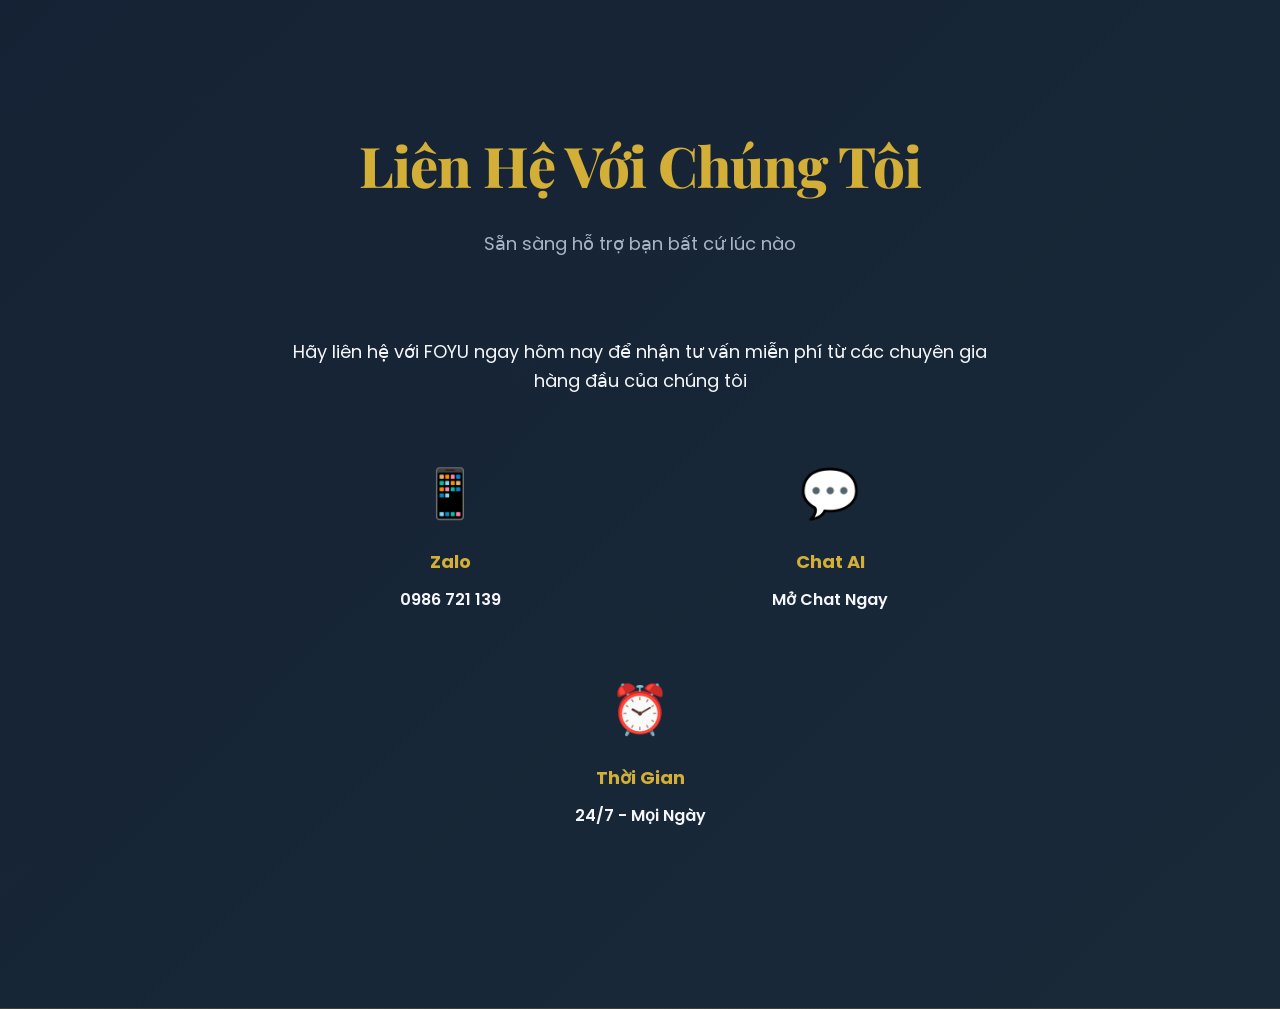
==== commit 13fd5350: "Create premium landing page with enhanced design, typography, and UX" ====
--- a/index.html
+++ b/index.html
@@ -4,161 +4,141 @@
     <meta charset="UTF-8">
     <meta name="viewport" content="width=device-width, initial-scale=1.0">
     <meta name="theme-color" content="#164E87">
-    <meta name="description" content="CÔNG TY TNHH THƯƠNG MẠI DỊCH VỤ FOYU | Precious Flow - Tư vấn và hỗ trợ kinh doanh 24/7 qua AI Chatbot và Zalo.">
+    <meta name="description" content="FOYU - Công ty Thương Mại Dịch Vụ Chuyên Nghiệp | Giải Pháp Kinh Doanh Toàn Diện | Tư Vấn 24/7">
     <meta name="robots" content="index, follow">
-    <title>CÔNG TY TNHH THƯƠNG MẠI DỊCH VỤ FOYU | Precious Flow</title>
+    <title>FOYU | Giải Pháp Kinh Doanh Chuyên Nghiệp & Toàn Diện</title>
     <link rel="preconnect" href="https://fonts.googleapis.com">
     <link rel="preconnect" href="https://fonts.gstatic.com" crossorigin>
-    <link href="https://fonts.googleapis.com/css2?family=Segoe+UI:wght@400;500;600;700&family=Playfair+Display:wght@600;700&display=swap" rel="stylesheet">
+    <link href="https://fonts.googleapis.com/css2?family=Poppins:wght@300;400;500;600;700;800&family=Playfair+Display:wght@600;700;800&display=swap" rel="stylesheet">
     <style>
-        /* === BIẾN MÀU SẮC === */
         :root {
-            --primary-blue: #164E87;
-            --dark-bg: #0D1622;
+            --primary: #164E87;
+            --primary-light: #2c7be5;
+            --dark: #0D1622;
+            --dark-light: #1a2332;
+            --gold: #D4AF37;
             --gold-light: #E5C07B;
-            --gold-metallic: #D4AF37;
+            --accent: #0FA3B1;
             --text-light: #F4F6F9;
-            --text-dark: #333333;
+            --text-muted: #A8B5C4;
             --white: #ffffff;
-            --zalo-blue: #0068FF;
-            --accent-teal: #0FA3B1;
-        }
-
-        /* === THIẾT LẬP CHUNG === */
+            --zalo: #0068FF;
+            --success: #00D084;
+            --bg-gradient: linear-gradient(135deg, #0D1622 0%, #1a2332 100%);
+        }
+
         * { margin: 0; padding: 0; box-sizing: border-box; }
         html { scroll-behavior: smooth; }
         body {
-            font-family: 'Segoe UI', Tahoma, Geneva, Verdana, sans-serif;
-            background-color: var(--dark-bg);
+            font-family: 'Poppins', sans-serif;
+            background: var(--bg-gradient);
             color: var(--text-light);
+            line-height: 1.6;
             overflow-x: hidden;
-            line-height: 1.6;
-        }
-
-        /* === HEADER === */
+        }
+
+        /* ===== HEADER PREMIUM ===== */
         header {
-            display: flex;
+            position: fixed;
+            top: 0;
+            width: 100%;
+            height: 80px;
+            display: flex;
+            align-items: center;
             justify-content: space-between;
+            padding: 0 60px;
+            background: rgba(13, 22, 34, 0.95);
+            backdrop-filter: blur(20px);
+            border-bottom: 1px solid rgba(212, 175, 55, 0.1);
+            z-index: 1000;
+            box-shadow: 0 8px 32px rgba(0, 0, 0, 0.3);
+            transition: all 0.3s ease;
+        }
+
+        header:hover { box-shadow: 0 12px 48px rgba(0, 0, 0, 0.5); }
+
+        .logo {
+            display: flex;
             align-items: center;
-            padding: 18px 8%;
-            background: rgba(13, 22, 34, 0.98);
-            border-bottom: 2px solid rgba(212, 175, 55, 0.15);
-            position: fixed;
-            width: 100%;
-            top: 0;
-            z-index: 1000;
-            backdrop-filter: blur(20px);
-            box-shadow: 0 8px 32px rgba(0, 0, 0, 0.4);
-            transition: all 0.4s ease;
-        }
-
-        header:hover { padding: 15px 8%; box-shadow: 0 12px 48px rgba(0, 0, 0, 0.5); }
-
-        .logo-area {
+            gap: 15px;
+            cursor: pointer;
+            transition: transform 0.3s ease;
+        }
+
+        .logo:hover { transform: translateY(-2px); }
+
+        .logo-icon {
+            width: 50px;
+            height: 50px;
+            background: linear-gradient(135deg, var(--primary), var(--primary-light));
+            border-radius: 12px;
             display: flex;
             align-items: center;
-            gap: 12px;
-            cursor: pointer;
-            transition: all 0.3s cubic-bezier(0.4, 0, 0.2, 1);
-        }
-
-        .logo-area:hover { transform: translateY(-2px); }
-
-        .brand-icon {
-            width: 48px;
-            height: 48px;
-            border: 3px solid var(--primary-blue);
-            border-radius: 50%;
+            justify-content: center;
+            font-weight: 800;
+            color: var(--gold);
+            font-size: 24px;
+            box-shadow: 0 8px 24px rgba(22, 78, 135, 0.4);
             position: relative;
-            box-shadow: 0 0 20px rgba(22, 78, 135, 0.6), inset 0 0 15px rgba(212, 175, 55, 0.2);
-            background: linear-gradient(135deg, rgba(22, 78, 135, 0.2), rgba(212, 175, 55, 0.1));
-        }
-
-        .brand-icon::before {
+            overflow: hidden;
+        }
+
+        .logo-icon::before {
             content: '';
             position: absolute;
-            inset: 6px;
-            border: 2px solid var(--gold-metallic);
-            border-radius: 50%;
-            animation: pulse-ring 2s infinite ease-in-out;
-        }
-
-        .brand-icon::after {
+            inset: 0;
+            background: radial-gradient(circle at 30% 30%, rgba(255, 255, 255, 0.1), transparent);
+            border-radius: 12px;
+        }
+
+        .logo-text {
+            display: flex;
+            flex-direction: column;
+            line-height: 1.2;
+        }
+
+        .logo-text .brand { font-size: 22px; font-weight: 700; color: var(--white); letter-spacing: 2px; }
+        .logo-text .tagline { font-size: 11px; color: var(--gold); font-weight: 600; letter-spacing: 1px; text-transform: uppercase; }
+
+        nav ul {
+            display: flex;
+            gap: 50px;
+            list-style: none;
+        }
+
+        nav a {
+            color: var(--text-light);
+            text-decoration: none;
+            font-size: 14px;
+            font-weight: 500;
+            position: relative;
+            transition: color 0.3s ease;
+        }
+
+        nav a::after {
             content: '';
             position: absolute;
-            top: 20%;
-            left: 20%;
-            width: 60%;
-            height: 60%;
-            border-radius: 50%;
-            border-top: 3px solid var(--gold-metallic);
-            border-bottom: 3px solid var(--gold-metallic);
-            transform: rotate(45deg);
-            animation: spinIcon 3s linear infinite;
-        }
-
-        @keyframes spinIcon { from { transform: rotate(45deg); } to { transform: rotate(405deg); } }
-        @keyframes pulse-ring { 0%, 100% { transform: scale(1); opacity: 0.8; } 50% { transform: scale(1.1); opacity: 0.4; } }
-
-        .brand-name {
-            font-size: 26px;
-            font-weight: 700;
-            color: var(--white);
-            letter-spacing: 2px;
-            font-family: 'Playfair Display', serif;
-        }
-
-        .brand-name span { color: var(--gold-metallic); }
-
-        nav ul {
-            display: flex;
-            list-style: none;
-            gap: 40px;
-        }
-
-        nav ul li a {
-            color: var(--text-light);
-            text-decoration: none;
-            font-size: 15px;
-            font-weight: 500;
-            transition: all 0.3s ease;
-            position: relative;
-            padding: 8px 0;
-        }
-
-        nav ul li a::before {
-            content: '';
-            position: absolute;
-            bottom: 0;
+            bottom: -5px;
             left: 0;
             width: 0;
             height: 2px;
-            background: linear-gradient(90deg, var(--gold-metallic), var(--accent-teal));
-            transition: width 0.4s cubic-bezier(0.4, 0, 0.2, 1);
-        }
-
-        nav ul li a:hover { color: var(--gold-light); transform: translateY(-2px); }
-        nav ul li a:hover::before { width: 100%; }
-
-        /* === HERO SECTION === */
+            background: linear-gradient(90deg, var(--gold), var(--accent));
+            transition: width 0.3s ease;
+        }
+
+        nav a:hover { color: var(--gold); }
+        nav a:hover::after { width: 100%; }
+
+        /* ===== HERO SECTION PREMIUM ===== */
         .hero {
-            height: 100vh;
-            display: flex;
-            flex-direction: column;
+            min-height: 100vh;
+            display: flex;
+            align-items: center;
             justify-content: center;
-            align-items: center;
-            text-align: center;
-            padding: 0 20px;
-            background-image: 
-                linear-gradient(135deg, rgba(13, 22, 34, 0.5) 0%, rgba(13, 22, 34, 0.7) 50%, rgba(22, 78, 135, 0.4) 100%),
-                url('https://images.unsplash.com/photo-1506905925346-21bda4d32df4?w=1600&h=1200&fit=crop&q=85');
-            background-size: cover;
-            background-position: center;
-            background-attachment: fixed;
-            background-repeat: no-repeat;
-            margin-top: 70px;
+            margin-top: 80px;
             position: relative;
             overflow: hidden;
+            padding: 60px 20px;
         }
 
         .hero::before {
@@ -169,57 +149,54 @@
             right: 0;
             bottom: 0;
             background: 
-                radial-gradient(circle at 20% 80%, rgba(22, 78, 135, 0.1) 0%, transparent 40%),
-                radial-gradient(circle at 80% 20%, rgba(212, 175, 55, 0.05) 0%, transparent 40%);
-            pointer-events: none;
-        }
-
-        .hero::after {
-            content: '';
-            position: absolute;
-            bottom: 0;
-            left: 0;
-            right: 0;
-            height: 250px;
-            background: linear-gradient(to top, var(--dark-bg), transparent);
+                radial-gradient(circle at 20% 50%, rgba(22, 78, 135, 0.15) 0%, transparent 50%),
+                radial-gradient(circle at 80% 50%, rgba(15, 163, 177, 0.1) 0%, transparent 50%);
             pointer-events: none;
         }
 
         .hero-content {
             position: relative;
             z-index: 2;
-            animation: fadeInUp 1.2s cubic-bezier(0.4, 0, 0.2, 1);
             max-width: 900px;
-        }
-
-        @keyframes fadeInUp {
-            from { opacity: 0; transform: translateY(60px); }
+            text-align: center;
+            animation: slideDown 1s cubic-bezier(0.34, 1.56, 0.64, 1);
+        }
+
+        @keyframes slideDown {
+            from { opacity: 0; transform: translateY(40px); }
             to { opacity: 1; transform: translateY(0); }
         }
 
         .hero h1 {
-            font-size: 72px;
-            font-weight: 700;
+            font-size: 76px;
+            font-weight: 800;
             margin-bottom: 20px;
-            letter-spacing: 1px;
-            text-shadow: 0 8px 32px rgba(0, 0, 0, 0.7);
-            background: linear-gradient(135deg, var(--gold-light), var(--gold-metallic), var(--accent-teal));
+            letter-spacing: -1px;
+            font-family: 'Playfair Display', serif;
+            background: linear-gradient(135deg, var(--gold-light) 0%, var(--gold) 50%, var(--accent) 100%);
             -webkit-background-clip: text;
             -webkit-text-fill-color: transparent;
             background-clip: text;
-            font-family: 'Playfair Display', serif;
-            line-height: 1.2;
+            line-height: 1.1;
+        }
+
+        .hero-subtitle {
+            font-size: 18px;
+            color: var(--text-muted);
+            margin-bottom: 15px;
+            text-transform: uppercase;
+            letter-spacing: 3px;
+            font-weight: 600;
         }
 
         .hero p {
-            font-size: 22px;
-            color: var(--gold-light);
-            letter-spacing: 4px;
-            text-transform: uppercase;
+            font-size: 20px;
+            color: var(--text-light);
             margin-bottom: 50px;
-            text-shadow: 0 3px 15px rgba(0, 0, 0, 0.6);
-            font-weight: 500;
-            animation: fadeInUp 1.4s cubic-bezier(0.4, 0, 0.2, 1);
+            line-height: 1.8;
+            max-width: 700px;
+            margin-left: auto;
+            margin-right: auto;
         }
 
         .hero-buttons {
@@ -227,125 +204,316 @@
             gap: 25px;
             justify-content: center;
             flex-wrap: wrap;
-            animation: fadeInUp 1.6s cubic-bezier(0.4, 0, 0.2, 1);
-        }
-
-        .cta-btn {
-            padding: 16px 48px;
-            background: linear-gradient(135deg, var(--primary-blue), #2c7be5);
-            color: var(--white);
-            border: 2px solid var(--gold-metallic);
+            margin-bottom: 80px;
+        }
+
+        .btn {
+            padding: 16px 45px;
             border-radius: 50px;
             font-weight: 600;
+            font-size: 15px;
             cursor: pointer;
-            transition: all 0.4s cubic-bezier(0.4, 0, 0.2, 1);
+            transition: all 0.3s ease;
+            border: none;
             text-transform: uppercase;
-            box-shadow: 0 12px 40px rgba(22, 78, 135, 0.6);
+            letter-spacing: 1px;
             position: relative;
             overflow: hidden;
-            font-size: 15px;
-            letter-spacing: 1.5px;
-        }
-
-        .cta-btn::before {
+        }
+
+        .btn-primary {
+            background: linear-gradient(135deg, var(--primary), var(--primary-light));
+            color: var(--white);
+            box-shadow: 0 12px 40px rgba(22, 78, 135, 0.4);
+        }
+
+        .btn-primary:hover {
+            transform: translateY(-4px);
+            box-shadow: 0 20px 60px rgba(22, 78, 135, 0.6);
+        }
+
+        .btn-secondary {
+            background: transparent;
+            color: var(--gold);
+            border: 2px solid var(--gold);
+        }
+
+        .btn-secondary:hover {
+            background: var(--gold);
+            color: var(--dark);
+            box-shadow: 0 12px 40px rgba(212, 175, 55, 0.4);
+        }
+
+        .hero-stats {
+            display: flex;
+            gap: 80px;
+            justify-content: center;
+            margin-top: 100px;
+        }
+
+        .stat {
+            text-align: center;
+        }
+
+        .stat-number {
+            font-size: 48px;
+            font-weight: 800;
+            color: var(--gold);
+            margin-bottom: 10px;
+        }
+
+        .stat-text {
+            font-size: 14px;
+            color: var(--text-muted);
+            text-transform: uppercase;
+            letter-spacing: 1px;
+        }
+
+        /* ===== SECTIONS ===== */
+        section {
+            padding: 120px 60px;
+            position: relative;
+        }
+
+        .section-header {
+            text-align: center;
+            margin-bottom: 80px;
+        }
+
+        .section-header h2 {
+            font-size: 56px;
+            font-weight: 800;
+            font-family: 'Playfair Display', serif;
+            color: var(--gold);
+            margin-bottom: 20px;
+            letter-spacing: -1px;
+        }
+
+        .section-header p {
+            font-size: 18px;
+            color: var(--text-muted);
+            max-width: 600px;
+            margin: 0 auto;
+        }
+
+        /* ===== ABOUT SECTION ===== */
+        .about {
+            background: linear-gradient(180deg, transparent, rgba(22, 78, 135, 0.05));
+        }
+
+        .about-content {
+            display: grid;
+            grid-template-columns: 1fr 1fr;
+            gap: 80px;
+            align-items: center;
+        }
+
+        .about-text h3 {
+            font-size: 36px;
+            font-weight: 700;
+            margin-bottom: 30px;
+            color: var(--text-light);
+        }
+
+        .about-text p {
+            font-size: 16px;
+            color: var(--text-muted);
+            margin-bottom: 25px;
+            line-height: 1.8;
+        }
+
+        .about-features {
+            display: flex;
+            flex-direction: column;
+            gap: 20px;
+        }
+
+        .feature-item {
+            display: flex;
+            gap: 20px;
+            padding: 20px;
+            background: rgba(22, 78, 135, 0.1);
+            border-radius: 15px;
+            border-left: 4px solid var(--gold);
+            transition: all 0.3s ease;
+        }
+
+        .feature-item:hover {
+            background: rgba(22, 78, 135, 0.15);
+            transform: translateX(10px);
+        }
+
+        .feature-icon {
+            font-size: 32px;
+            min-width: 50px;
+            text-align: center;
+        }
+
+        .feature-text h4 {
+            font-size: 16px;
+            font-weight: 600;
+            color: var(--gold);
+            margin-bottom: 8px;
+        }
+
+        .feature-text p {
+            font-size: 14px;
+            color: var(--text-muted);
+            margin: 0;
+        }
+
+        .about-grid {
+            display: grid;
+            grid-template-columns: repeat(3, 1fr);
+            gap: 30px;
+        }
+
+        .about-card {
+            background: linear-gradient(135deg, rgba(22, 78, 135, 0.1), rgba(15, 163, 177, 0.05));
+            padding: 40px;
+            border-radius: 20px;
+            border: 1px solid rgba(212, 175, 55, 0.2);
+            text-align: center;
+            transition: all 0.3s ease;
+        }
+
+        .about-card:hover {
+            transform: translateY(-10px);
+            border-color: var(--gold);
+            box-shadow: 0 20px 60px rgba(22, 78, 135, 0.2);
+        }
+
+        .about-card-icon {
+            font-size: 48px;
+            margin-bottom: 20px;
+        }
+
+        .about-card h3 {
+            font-size: 20px;
+            color: var(--gold);
+            margin-bottom: 15px;
+        }
+
+        .about-card p {
+            font-size: 14px;
+            color: var(--text-muted);
+        }
+
+        /* ===== SERVICES SECTION ===== */
+        .services {
+            background: linear-gradient(180deg, rgba(22, 78, 135, 0.05), transparent);
+        }
+
+        .services-grid {
+            display: grid;
+            grid-template-columns: repeat(auto-fit, minmax(320px, 1fr));
+            gap: 30px;
+        }
+
+        .service-card {
+            background: linear-gradient(135deg, rgba(22, 78, 135, 0.15), rgba(15, 163, 177, 0.08));
+            padding: 50px 30px;
+            border-radius: 20px;
+            border: 1px solid rgba(212, 175, 55, 0.15);
+            text-align: center;
+            transition: all 0.4s cubic-bezier(0.34, 1.56, 0.64, 1);
+            position: relative;
+            overflow: hidden;
+        }
+
+        .service-card::before {
             content: '';
             position: absolute;
-            top: 0;
-            left: -100%;
-            width: 100%;
-            height: 100%;
-            background: var(--gold-metallic);
-            transition: left 0.5s cubic-bezier(0.4, 0, 0.2, 1);
-            z-index: -1;
-        }
-
-        .cta-btn:hover { transform: translateY(-6px); box-shadow: 0 18px 60px rgba(212, 175, 55, 0.8); color: var(--dark-bg); }
-        .cta-btn:hover::before { left: 0; }
-        .cta-btn.secondary { background: transparent; color: var(--gold-metallic); border: 2px solid var(--gold-metallic); }
-        .cta-btn.secondary:hover { background: var(--gold-metallic); color: var(--dark-bg); }
-
-        /* === CONTENT SECTIONS === */
-        .container { max-width: 1200px; margin: 0 auto; padding: 0 20px; }
-        section { padding: 100px 0; border-top: 1px solid rgba(212, 175, 55, 0.1); position: relative; }
-
-        section h2 {
+            top: -50%;
+            right: -50%;
+            width: 200px;
+            height: 200px;
+            background: radial-gradient(circle, rgba(212, 175, 55, 0.1), transparent);
+            border-radius: 50%;
+            transition: all 0.4s ease;
+        }
+
+        .service-card:hover {
+            transform: translateY(-15px);
+            border-color: var(--gold);
+            box-shadow: 0 30px 80px rgba(22, 78, 135, 0.3);
+        }
+
+        .service-card:hover::before {
+            top: -20%;
+            right: -20%;
+        }
+
+        .service-icon {
+            font-size: 56px;
+            margin-bottom: 25px;
+            position: relative;
+            z-index: 1;
+        }
+
+        .service-card h3 {
+            font-size: 22px;
+            color: var(--gold);
+            margin-bottom: 15px;
+            font-weight: 700;
+        }
+
+        .service-card p {
+            font-size: 15px;
+            color: var(--text-muted);
+            line-height: 1.7;
+            position: relative;
+            z-index: 1;
+        }
+
+        /* ===== CONTACT SECTION ===== */
+        .contact {
+            background: linear-gradient(135deg, rgba(22, 78, 135, 0.1), rgba(15, 163, 177, 0.05));
+            border-top: 1px solid rgba(212, 175, 55, 0.2);
+            border-bottom: 1px solid rgba(212, 175, 55, 0.2);
+        }
+
+        .contact-content {
+            max-width: 700px;
+            margin: 0 auto;
+            text-align: center;
+        }
+
+        .contact-info {
+            display: flex;
+            gap: 60px;
+            justify-content: center;
+            margin: 60px 0;
+            flex-wrap: wrap;
+        }
+
+        .contact-method {
+            flex: 1;
+            min-width: 200px;
+        }
+
+        .contact-method-icon {
             font-size: 48px;
-            margin-bottom: 40px;
-            text-align: center;
-            color: var(--gold-metallic);
-            text-transform: uppercase;
-            letter-spacing: 3px;
-            font-family: 'Playfair Display', serif;
+            margin-bottom: 15px;
+        }
+
+        .contact-method h3 {
+            font-size: 18px;
+            color: var(--gold);
+            margin-bottom: 10px;
+        }
+
+        .contact-method a {
+            color: var(--text-light);
+            text-decoration: none;
+            font-size: 16px;
             font-weight: 600;
-        }
-
-        .section-content {
-            font-size: 17px;
-            line-height: 1.8;
-            color: var(--text-light);
-            text-align: center;
-            max-width: 800px;
-            margin: 0 auto 40px;
-        }
-
-        .section-content ul {
-            text-align: left;
-            max-width: 600px;
-            margin: 20px auto;
-            line-height: 2;
-            list-style: none;
-        }
-
-        .section-content li {
-            font-size: 16px;
-            color: var(--text-light);
-            margin: 10px 0;
-        }
-
-        .features-grid {
-            display: grid;
-            grid-template-columns: repeat(auto-fit, minmax(280px, 1fr));
-            gap: 30px;
-            margin-top: 50px;
-        }
-
-        .feature-card {
-            background: rgba(22, 78, 135, 0.1);
-            border: 1px solid rgba(212, 175, 55, 0.2);
-            padding: 40px 30px;
-            border-radius: 15px;
-            text-align: center;
-            transition: all 0.4s cubic-bezier(0.4, 0, 0.2, 1);
-            backdrop-filter: blur(10px);
-            position: relative;
-            overflow: hidden;
-        }
-
-        .feature-card::before {
-            content: '';
-            position: absolute;
-            top: 0;
-            left: 0;
-            right: 0;
-            bottom: 0;
-            background: linear-gradient(135deg, rgba(212, 175, 55, 0.1), transparent);
-            opacity: 0;
-            transition: opacity 0.4s ease;
-            pointer-events: none;
-        }
-
-        .feature-card:hover {
-            transform: translateY(-10px);
-            border-color: var(--gold-metallic);
-            box-shadow: 0 20px 50px rgba(22, 78, 135, 0.3);
-            background: rgba(22, 78, 135, 0.15);
-        }
-
-        .feature-card:hover::before { opacity: 1; }
-        .feature-card h3 { font-size: 20px; color: var(--gold-metallic); margin-bottom: 15px; font-weight: 600; }
-        .feature-card p { color: var(--text-light); font-size: 15px; line-height: 1.7; }
-
-        /* === FLOATING WIDGETS === */
+            transition: color 0.3s ease;
+        }
+
+        .contact-method a:hover { color: var(--gold); }
+
+        /* ===== FLOATING WIDGETS ===== */
         .floating-widgets {
             position: fixed;
             bottom: 30px;
@@ -354,75 +522,55 @@
             display: flex;
             flex-direction: column;
             gap: 15px;
-            align-items: flex-end;
-        }
-
-        .zalo-btn-float {
+        }
+
+        .float-btn {
             width: 75px;
             height: 75px;
-            background: linear-gradient(135deg, var(--zalo-blue), #0052cc);
             border-radius: 50%;
             display: flex;
+            align-items: center;
             justify-content: center;
-            align-items: center;
             cursor: pointer;
-            box-shadow: 0 6px 30px rgba(0, 104, 255, 0.7);
-            transition: all 0.3s cubic-bezier(0.4, 0, 0.2, 1);
-            border: 3px solid var(--gold-light);
-            animation: float 3s ease-in-out infinite;
-            position: relative;
-        }
-
-        @keyframes float { 0%, 100% { transform: translateY(0px); } 50% { transform: translateY(-15px); } }
-
-        .zalo-btn-float:hover { transform: scale(1.2) translateY(-15px); box-shadow: 0 10px 40px rgba(0, 104, 255, 0.9); }
-
-        .zalo-icon {
-            width: 40px;
-            height: 40px;
-            background: var(--white);
-            border-radius: 50%;
-            display: flex;
-            justify-content: center;
-            align-items: center;
-            font-size: 24px;
-            font-weight: bold;
-            color: var(--zalo-blue);
-        }
-
-        .chat-trigger {
-            width: 75px;
-            height: 75px;
-            background: linear-gradient(135deg, var(--primary-blue), #2c7be5);
-            border-radius: 50%;
-            display: flex;
-            justify-content: center;
-            align-items: center;
-            cursor: pointer;
-            box-shadow: 0 6px 30px rgba(22, 78, 135, 0.7);
-            transition: all 0.3s cubic-bezier(0.4, 0, 0.2, 1);
-            border: 3px solid var(--gold-light);
-            animation: float 3s ease-in-out infinite 0.2s;
-            position: relative;
-        }
-
-        .chat-trigger:hover { transform: scale(1.2) translateY(-15px); box-shadow: 0 10px 40px rgba(22, 78, 135, 0.9); }
-        .chat-trigger svg { width: 40px; height: 40px; fill: var(--white); }
+            border: none;
+            font-size: 32px;
+            transition: all 0.3s ease;
+            box-shadow: 0 8px 30px rgba(0, 0, 0, 0.3);
+            animation: float-animation 3s ease-in-out infinite;
+        }
+
+        @keyframes float-animation {
+            0%, 100% { transform: translateY(0); }
+            50% { transform: translateY(-15px); }
+        }
+
+        .float-btn:hover {
+            transform: scale(1.1) translateY(-15px);
+        }
+
+        .zalo-btn {
+            background: linear-gradient(135deg, var(--zalo), #0052cc);
+            color: var(--white);
+        }
+
+        .chat-btn {
+            background: linear-gradient(135deg, var(--primary), var(--primary-light));
+            color: var(--white);
+        }
 
         .chat-box {
             position: absolute;
             bottom: 110px;
             right: 0;
             width: 420px;
-            max-height: 700px;
-            background-color: var(--white);
-            border-radius: 25px;
-            box-shadow: 0 25px 80px rgba(0, 0, 0, 0.6);
+            height: 600px;
+            background: var(--white);
+            border-radius: 20px;
+            box-shadow: 0 25px 80px rgba(0, 0, 0, 0.4);
             display: none;
             flex-direction: column;
             overflow: hidden;
-            border: 2px solid rgba(212, 175, 55, 0.3);
-            animation: slideUp 0.4s cubic-bezier(0.4, 0, 0.2, 1);
+            animation: slideUp 0.3s ease;
         }
 
         @keyframes slideUp {
@@ -433,229 +581,149 @@
         .chat-box.active { display: flex; }
 
         .chat-header {
-            background: linear-gradient(135deg, var(--primary-blue), #2c7be5);
-            padding: 22px 20px;
+            background: linear-gradient(135deg, var(--primary), var(--primary-light));
+            padding: 25px;
+            color: var(--white);
             display: flex;
             align-items: center;
             justify-content: space-between;
-            color: var(--white);
-        }
-
-        .chat-header-info { display: flex; align-items: center; gap: 15px; flex: 1; }
-
-        .avatar-bot {
-            width: 55px;
-            height: 55px;
-            border: 2px solid var(--gold-metallic);
+        }
+
+        .chat-header-info {
+            display: flex;
+            align-items: center;
+            gap: 15px;
+        }
+
+        .chat-avatar {
+            width: 50px;
+            height: 50px;
+            background: rgba(255, 255, 255, 0.2);
             border-radius: 50%;
-            background: linear-gradient(135deg, rgba(255, 255, 255, 0.2), rgba(255, 255, 255, 0.05));
-            display: flex;
+            display: flex;
+            align-items: center;
             justify-content: center;
-            align-items: center;
-            flex-shrink: 0;
-        }
-
-        .avatar-bot-icon {
-            width: 30px;
-            height: 30px;
-            border: 2px solid var(--white);
-            border-radius: 50%;
-            position: relative;
-        }
-
-        .avatar-bot-icon::after {
-            content: '';
-            position: absolute;
-            width: 100%;
-            height: 100%;
-            border-top: 2px solid var(--gold-metallic);
-            border-radius: 50%;
-            animation: spinIcon 2s linear infinite;
-        }
-
-        .bot-info h4 { font-size: 16px; font-weight: 700; margin: 0; }
-        .bot-info p { font-size: 12px; color: rgba(255, 255, 255, 0.85); margin: 3px 0 0 0; }
-
-        .close-chat {
+            border: 2px solid var(--gold);
+            font-size: 24px;
+        }
+
+        .close-btn {
             background: none;
             border: none;
             color: var(--white);
             font-size: 28px;
             cursor: pointer;
-            transition: all 0.2s ease;
-            padding: 0;
-            width: 40px;
-            height: 40px;
-            display: flex;
-            align-items: center;
-            justify-content: center;
-        }
-
-        .close-chat:hover { transform: rotate(90deg); color: var(--gold-light); }
-
-        .chat-content {
+            transition: transform 0.2s;
+        }
+
+        .close-btn:hover { transform: rotate(90deg); }
+
+        .chat-messages {
             flex: 1;
             padding: 20px;
-            background: linear-gradient(180deg, #F8FAFC 0%, #EFF2F5 100%);
             overflow-y: auto;
-            color: var(--text-dark);
-            font-size: 14px;
             display: flex;
             flex-direction: column;
             gap: 15px;
-            min-height: 350px;
-        }
-
-        .chat-content::-webkit-scrollbar { width: 6px; }
-        .chat-content::-webkit-scrollbar-track { background: transparent; }
-        .chat-content::-webkit-scrollbar-thumb { background: var(--gold-light); border-radius: 10px; }
-
-        .msg {
+            background: #f8f9fa;
+        }
+
+        .message {
             max-width: 85%;
             padding: 12px 16px;
-            border-radius: 18px;
+            border-radius: 16px;
+            font-size: 14px;
             line-height: 1.5;
-            animation: messageSlide 0.3s cubic-bezier(0.4, 0, 0.2, 1);
-        }
-
-        @keyframes messageSlide {
-            from { opacity: 0; transform: translateY(15px); }
+            animation: msgSlide 0.3s ease;
+        }
+
+        @keyframes msgSlide {
+            from { opacity: 0; transform: translateY(10px); }
             to { opacity: 1; transform: translateY(0); }
         }
 
-        .msg.bot {
-            background-color: #FFFFFF;
+        .message.bot {
+            background: var(--white);
+            color: var(--text-dark);
             align-self: flex-start;
-            border-bottom-left-radius: 4px;
-            box-shadow: 0 2px 12px rgba(0, 0, 0, 0.08);
-            border-left: 4px solid var(--primary-blue);
-        }
-
-        .msg.user {
-            background: linear-gradient(135deg, var(--primary-blue), #2c7be5);
+            border-left: 4px solid var(--primary);
+            box-shadow: 0 2px 8px rgba(0, 0, 0, 0.08);
+        }
+
+        .message.user {
+            background: linear-gradient(135deg, var(--primary), var(--primary-light));
             color: var(--white);
             align-self: flex-end;
-            border-bottom-right-radius: 4px;
-            box-shadow: 0 2px 12px rgba(22, 78, 135, 0.25);
-        }
-
-        .msg.typing { padding: 10px 14px; }
-
-        .typing-dots { display: flex; gap: 5px; align-items: center; }
-        .typing-dots span {
-            width: 8px;
-            height: 8px;
-            border-radius: 50%;
-            background-color: var(--primary-blue);
-            animation: typing 1.4s infinite;
-        }
-
-        .typing-dots span:nth-child(2) { animation-delay: 0.2s; }
-        .typing-dots span:nth-child(3) { animation-delay: 0.4s; }
-
-        @keyframes typing {
-            0%, 60%, 100% { transform: translateY(0); opacity: 0.5; }
-            30% { transform: translateY(-12px); opacity: 1; }
-        }
-
-        .chat-footer {
-            padding: 16px;
-            background-color: var(--white);
-            border-top: 1px solid #E0E0E0;
-            display: flex;
-            flex-direction: column;
-            gap: 12px;
-        }
-
-        .chat-input-row { display: flex; gap: 8px; }
-
-        .chat-footer input {
+        }
+
+        .chat-input {
+            padding: 20px;
+            background: var(--white);
+            border-top: 1px solid #e0e0e0;
+            display: flex;
+            gap: 10px;
+        }
+
+        .chat-input input {
             flex: 1;
-            padding: 11px 16px;
-            border: 1.5px solid #DDDDDD;
+            padding: 12px 16px;
+            border: 1.5px solid #ddd;
             border-radius: 24px;
             outline: none;
-            font-size: 13px;
-            transition: all 0.2s ease;
-            background-color: #F8F9FA;
-        }
-
-        .chat-footer input:focus {
-            border-color: var(--primary-blue);
-            background-color: var(--white);
-            box-shadow: 0 0 12px rgba(22, 78, 135, 0.25);
+            font-size: 14px;
+            transition: all 0.2s;
+        }
+
+        .chat-input input:focus {
+            border-color: var(--primary);
+            box-shadow: 0 0 12px rgba(22, 78, 135, 0.2);
         }
 
         .send-btn {
-            background: linear-gradient(135deg, var(--primary-blue), #2c7be5);
+            padding: 12px 20px;
+            background: var(--primary);
             color: var(--white);
             border: none;
-            padding: 11px 20px;
             border-radius: 24px;
             cursor: pointer;
-            font-size: 13px;
             font-weight: 600;
-            transition: all 0.2s ease;
-            display: flex;
-            align-items: center;
-            justify-content: center;
-        }
-
-        .send-btn:hover { transform: scale(1.08); box-shadow: 0 4px 18px rgba(22, 78, 135, 0.4); }
-
-        .zalo-connect-btn {
-            display: flex;
-            align-items: center;
-            justify-content: center;
-            gap: 8px;
-            background: linear-gradient(135deg, #EBF3FF, #E0EBFF);
-            color: var(--zalo-blue);
-            text-decoration: none;
-            padding: 11px 12px;
-            border-radius: 10px;
-            font-size: 12px;
-            font-weight: 700;
-            transition: all 0.3s ease;
-            border: 1px solid rgba(0, 104, 255, 0.2);
-            cursor: pointer;
-        }
-
-        .zalo-connect-btn:hover {
-            background-color: var(--zalo-blue);
-            color: var(--white);
-            border-color: var(--zalo-blue);
-            transform: translateY(-3px);
-            box-shadow: 0 6px 20px rgba(0, 104, 255, 0.4);
-        }
-
-        /* === RESPONSIVE === */
+            transition: all 0.2s;
+        }
+
+        .send-btn:hover {
+            background: var(--primary-light);
+            transform: scale(1.05);
+        }
+
+        /* ===== RESPONSIVE ===== */
+        @media (max-width: 1200px) {
+            section { padding: 80px 40px; }
+            nav ul { gap: 30px; }
+            .about-content { grid-template-columns: 1fr; gap: 50px; }
+            .hero-stats { gap: 50px; }
+        }
+
         @media (max-width: 768px) {
-            nav ul { gap: 20px; }
-            nav ul li a { font-size: 13px; }
-            .hero { height: 80vh; margin-top: 65px; }
-            .hero h1 { font-size: 42px; }
-            .hero p { font-size: 18px; }
-            .hero-buttons { flex-direction: column; }
-            .cta-btn { width: 100%; max-width: 300px; }
-            .chat-box { width: 360px; max-height: 550px; bottom: 100px; }
-            .floating-widgets { bottom: 20px; right: 20px; }
-            .zalo-btn-float, .chat-trigger { width: 65px; height: 65px; }
-            section h2 { font-size: 36px; }
-            .features-grid { grid-template-columns: 1fr; }
+            header { padding: 0 30px; height: 70px; }
+            nav ul { display: none; }
+            .hero { margin-top: 70px; }
+            .hero h1 { font-size: 48px; }
+            .hero p { font-size: 16px; }
+            .hero-buttons { flex-direction: column; gap: 15px; }
+            .btn { width: 100%; max-width: 300px; }
+            .hero-stats { flex-direction: column; gap: 40px; }
+            section { padding: 60px 20px; }
+            .section-header h2 { font-size: 36px; }
+            .services-grid { grid-template-columns: 1fr; }
+            .about-grid { grid-template-columns: 1fr; }
+            .contact-info { flex-direction: column; gap: 30px; }
         }
 
         @media (max-width: 480px) {
-            header { padding: 14px 5%; }
-            .brand-name { font-size: 20px; }
-            nav { display: none; }
-            .hero { height: 60vh; margin-top: 60px; }
-            .hero h1 { font-size: 32px; }
-            .hero p { font-size: 15px; letter-spacing: 2px; }
-            .chat-box { width: 95vw; max-width: 340px; max-height: 450px; bottom: 95px; }
-            .floating-widgets { bottom: 15px; right: 15px; }
-            .zalo-btn-float, .chat-trigger { width: 60px; height: 60px; }
-            section h2 { font-size: 28px; letter-spacing: 1px; }
-            .section-content { font-size: 15px; }
+            .logo-text .brand { font-size: 16px; }
+            .logo-text .tagline { font-size: 9px; }
+            .hero h1 { font-size: 36px; }
+            .chat-box { width: 95vw; max-width: 340px; height: 500px; }
         }
     </style>
 </head>
@@ -663,14 +731,17 @@
 
     <!-- HEADER -->
     <header>
-        <div class="logo-area" onclick="scrollToTop()">
-            <div class="brand-icon"></div>
-            <div class="brand-name">FO<span>YU</span></div>
+        <div class="logo" onclick="scrollToTop()">
+            <div class="logo-icon">FY</div>
+            <div class="logo-text">
+                <div class="brand">FOYU</div>
+                <div class="tagline">Precious Flow</div>
+            </div>
         </div>
         <nav>
             <ul>
                 <li><a href="#home">Trang Chủ</a></li>
-                <li><a href="#about">Về Chúng Tôi</a></li>
+                <li><a href="#about">Giới Thiệu</a></li>
                 <li><a href="#services">Dịch Vụ</a></li>
                 <li><a href="#contact">Liên Hệ</a></li>
             </ul>
@@ -680,99 +751,163 @@
     <!-- HERO -->
     <section class="hero" id="home">
         <div class="hero-content">
-            <h1>FOYU - Precious Flow</h1>
-            <p>Thương Mại & Dịch Vụ Quốc Tế Chất Lượng</p>
+            <div class="hero-subtitle">Giải Pháp Kinh Doanh Toàn Diện</div>
+            <h1>Đẩy Mạnh Sự Phát Triển Kinh Doanh Của Bạn</h1>
+            <p>Với đội ngũ chuyên gia hàng đầu, FOYU cung cấp các giải pháp kinh doanh toàn diện, từ tư vấn chiến lược đến triển khai thực tế. Chúng tôi cam kết hỗ trợ bạn 24/7 để đạt được mục tiêu kinh doanh.</p>
+            
             <div class="hero-buttons">
-                <button class="cta-btn" onclick="openChat()">💬 Tư Vấn Ngay</button>
-                <button class="cta-btn secondary" onclick="contactZalo()">📱 Liên Hệ Zalo</button>
+                <button class="btn btn-primary" onclick="openChat()">💬 Tư Vấn Miễn Phí</button>
+                <button class="btn btn-secondary" onclick="contactZalo()">📱 Liên Hệ Zalo</button>
+            </div>
+
+            <div class="hero-stats">
+                <div class="stat">
+                    <div class="stat-number">500+</div>
+                    <div class="stat-text">Khách Hàng Hài Lòng</div>
+                </div>
+                <div class="stat">
+                    <div class="stat-number">24/7</div>
+                    <div class="stat-text">Hỗ Trợ Chuyên Nghiệp</div>
+                </div>
+                <div class="stat">
+                    <div class="stat-number">95%</div>
+                    <div class="stat-text">Tỷ Lệ Thành Công</div>
+                </div>
             </div>
         </div>
     </section>
 
     <!-- ABOUT -->
-    <section id="about">
+    <section class="about" id="about">
         <div class="container">
-            <h2>Về Chúng Tôi</h2>
-            <div class="section-content">
-                <p>
-                    FOYU là công ty TNHH Thương Mại Dịch Vụ chuyên cung cấp các giải pháp kinh doanh 
-                    toàn diện với chất lượng hàng đầu. Chúng tôi cam kết mang lại giải pháp tốt nhất 
-                    cho các nhu cầu kinh doanh của bạn với sự hỗ trợ 24/7 từ đội ngũ chuyên nghiệp.
-                </p>
-            </div>
-            <div class="features-grid">
-                <div class="feature-card">
-                    <h3>🎯 Chuyên Nghiệp</h3>
-                    <p>Đội ngũ có kinh nghiệm và chuyên môn cao, sẵn sàng phục vụ các nhu cầu phức tạp.</p>
-                </div>
-                <div class="feature-card">
-                    <h3>⚡ Nhanh Chóng</h3>
-                    <p>Giải quyết vấn đề nhanh chóng với thời gian phản hồi tối thiểu 30 phút.</p>
-                </div>
-                <div class="feature-card">
-                    <h3>✨ Chất Lượng</h3>
-                    <p>Cam kết chất lượng dịch vụ tốt nhất, luôn vượt kỳ vọng của khách hàng.</p>
+            <div class="section-header">
+                <h2>Về FOYU</h2>
+                <p>Công ty Thương Mại Dịch Vụ Hàng Đầu Tại Việt Nam</p>
+            </div>
+
+            <div class="about-content">
+                <div class="about-text">
+                    <h3>Tại Sao Chọn FOYU?</h3>
+                    <p>FOYU không chỉ là một công ty dịch vụ thông thường. Chúng tôi là đối tác tin cậy của các doanh nghiệp, từ startup nhỏ đến các công ty lớn, trong hành trình phát triển bền vững.</p>
+                    
+                    <div class="about-features">
+                        <div class="feature-item">
+                            <div class="feature-icon">⚡</div>
+                            <div class="feature-text">
+                                <h4>Nhanh Chóng & Hiệu Quả</h4>
+                                <p>Xử lý mọi yêu cầu trong thời gian sớm nhất với chất lượng tuyệt vời</p>
+                            </div>
+                        </div>
+                        <div class="feature-item">
+                            <div class="feature-icon">🎯</div>
+                            <div class="feature-text">
+                                <h4>Chuyên Nghiệp & Uy Tín</h4>
+                                <p>Đội ngũ chuyên gia có kinh nghiệm hơn 10 năm trong ngành</p>
+                            </div>
+                        </div>
+                        <div class="feature-item">
+                            <div class="feature-icon">🔒</div>
+                            <div class="feature-text">
+                                <h4>Bảo Mật & An Toàn</h4>
+                                <p>Bảo vệ thông tin khách hàng với các tiêu chuẩn quốc tế cao nhất</p>
+                            </div>
+                        </div>
+                    </div>
+                </div>
+
+                <div class="about-grid">
+                    <div class="about-card">
+                        <div class="about-card-icon">👥</div>
+                        <h3>Đội Ngũ Chuyên Gia</h3>
+                        <p>Các chuyên gia hàng đầu với kinh nghiệm quốc tế</p>
+                    </div>
+                    <div class="about-card">
+                        <div class="about-card-icon">🌍</div>
+                        <h3>Mạng Lưới Rộng</h3>
+                        <p>Kết nối toàn cầu với các đối tác uy tín</p>
+                    </div>
+                    <div class="about-card">
+                        <div class="about-card-icon">🏆</div>
+                        <h3>Giải Thưởng Nhiều</h3>
+                        <p>Công nhận từ các tổ chức quốc tế hàng đầu</p>
+                    </div>
                 </div>
             </div>
         </div>
     </section>
 
     <!-- SERVICES -->
-    <section id="services">
+    <section class="services" id="services">
         <div class="container">
-            <h2>Dịch Vụ Của Chúng Tôi</h2>
-            <div class="section-content">
-                <p>Cung cấp các dịch vụ toàn diện để hỗ trợ phát triển kinh doanh của bạn</p>
-                <ul>
-                    <li>✓ Tư vấn kinh doanh chuyên sâu</li>
-                    <li>✓ Xử lý hành chính và thủ tục pháp lý</li>
-                    <li>✓ Triển khai giải pháp toàn diện</li>
-                    <li>✓ Hỗ trợ kỹ thuật 24/7</li>
-                    <li>✓ Đối t��c tin cậy cho sự phát triển bền vững</li>
-                </ul>
-            </div>
-            <div class="features-grid">
-                <div class="feature-card">
-                    <h3>📋 Tư Vấn Kinh Doanh</h3>
-                    <p>Hỗ trợ xây dựng chiến lược kinh doanh phù hợp với thị trường và nhu cầu của bạn.</p>
-                </div>
-                <div class="feature-card">
-                    <h3>📜 Xử Lý Hành Chính</h3>
-                    <p>Giải quyết các thủ tục pháp lý và hành chính một cách hiệu quả và chuyên nghiệp.</p>
-                </div>
-                <div class="feature-card">
-                    <h3>🚀 Triển Khai Giải Pháp</h3>
-                    <p>Thực hiện các dự án từ lên kế hoạch đến triển khai hoàn toàn theo yêu cầu.</p>
-                </div>
-                <div class="feature-card">
-                    <h3>🛠️ Hỗ Trợ Kỹ Thuật</h3>
-                    <p>Cung cấp hỗ trợ kỹ thuật 24/7 để đảm bảo hệ thống hoạt động liên tục.</p>
-                </div>
-                <div class="feature-card">
-                    <h3>📊 Phân Tích Dữ Liệu</h3>
-                    <p>Cung cấp các báo cáo chi tiết và phân tích dữ liệu để tối ưu hóa hoạt động.</p>
-                </div>
-                <div class="feature-card">
-                    <h3>🌍 Đối Tác Quốc Tế</h3>
-                    <p>Hỗ trợ kết nối và phát triển mối quan hệ kinh doanh quốc tế.</p>
+            <div class="section-header">
+                <h2>Dịch Vụ Chính</h2>
+                <p>Các giải pháp toàn diện được thiết kế riêng cho nhu cầu của bạn</p>
+            </div>
+
+            <div class="services-grid">
+                <div class="service-card">
+                    <div class="service-icon">📋</div>
+                    <h3>Tư Vấn Kinh Doanh</h3>
+                    <p>Chiến lược phát triển kinh doanh toàn diện, từ phân tích thị trường đến lập kế hoạch chi tiết</p>
+                </div>
+                <div class="service-card">
+                    <div class="service-icon">📜</div>
+                    <h3>Xử Lý Hành Chính</h3>
+                    <p>Giải quyết toàn bộ thủ tục pháp lý, đăng ký kinh doanh, và các hồ sơ chính thức</p>
+                </div>
+                <div class="service-card">
+                    <div class="service-icon">🚀</div>
+                    <h3>Triển Khai Giải Pháp</h3>
+                    <p>Thực hiện các dự án từ lên kế hoạch, tổ chức cho đến kỳ nghiệm thu chính thức</p>
+                </div>
+                <div class="service-card">
+                    <div class="service-icon">🛠️</div>
+                    <h3>Hỗ Trợ Kỹ Thuật</h3>
+                    <p>Cung cấp hỗ trợ kỹ thuật 24/7 đảm bảo hệ thống luôn hoạt động trơn tru</p>
+                </div>
+                <div class="service-card">
+                    <div class="service-icon">📊</div>
+                    <h3>Phân Tích Dữ Liệu</h3>
+                    <p>Cung cấp báo cáo chi tiết và phân tích dữ liệu để tối ưu hóa hoạt động kinh doanh</p>
+                </div>
+                <div class="service-card">
+                    <div class="service-icon">🌍</div>
+                    <h3>Đối Tác Quốc Tế</h3>
+                    <p>Kết nối và phát triển mối quan hệ kinh doanh quốc tế, mở rộng thị trường</p>
                 </div>
             </div>
         </div>
     </section>
 
     <!-- CONTACT -->
-    <section id="contact">
+    <section class="contact" id="contact">
         <div class="container">
-            <h2>Liên Hệ Với Chúng Tôi</h2>
-            <div class="section-content">
-                <p>
-                    Hãy liên hệ với chúng tôi qua Zalo hoặc AI Chatbot để được tư vấn và hỗ trợ ngay
+            <div class="section-header">
+                <h2>Liên Hệ Với Chúng Tôi</h2>
+                <p>Sẵn sàng hỗ trợ bạn bất cứ lúc nào</p>
+            </div>
+
+            <div class="contact-content">
+                <p style="font-size: 18px; color: var(--text-light); margin-bottom: 30px;">
+                    Hãy liên hệ với FOYU ngay hôm nay để nhận tư vấn miễn phí từ các chuyên gia hàng đầu của chúng tôi
                 </p>
-                <div style="margin-top: 30px;">
-                    <p style="font-size: 18px; font-weight: 600; color: var(--gold-metallic); margin-bottom: 15px;">
-                        📱 Zalo: <a href="tel:0986721139" style="color: var(--gold-metallic); text-decoration: none;">0986 721 139</a>
-                    </p>
-                    <p style="color: var(--text-light);">Hoặc nhắn tin trực tiếp với AI Chatbot của chúng tôi bên dưới</p>
+
+                <div class="contact-info">
+                    <div class="contact-method">
+                        <div class="contact-method-icon">📱</div>
+                        <h3>Zalo</h3>
+                        <a href="https://zalo.me/0986721139" target="_blank">0986 721 139</a>
+                    </div>
+                    <div class="contact-method">
+                        <div class="contact-method-icon">💬</div>
+                        <h3>Chat AI</h3>
+                        <a href="#" onclick="openChat(); return false;">Mở Chat Ngay</a>
+                    </div>
+                    <div class="contact-method">
+                        <div class="contact-method-icon">⏰</div>
+                        <h3>Thời Gian</h3>
+                        <a href="#">24/7 - Mọi Ngày</a>
+                    </div>
                 </div>
             </div>
         </div>
@@ -780,132 +915,91 @@
 
     <!-- FLOATING WIDGETS -->
     <div class="floating-widgets">
-        <div class="zalo-btn-float" onclick="contactZalo()" title="Liên Hệ Zalo">
-            <div class="zalo-icon">Z</div>
-        </div>
-        <div class="chat-trigger" onclick="toggleChat()" title="Mở Chat">
-            <svg viewBox="0 0 24 24" xmlns="http://www.w3.org/2000/svg">
-                <path d="M20 2H4c-1.1 0-2 .9-2 2v18l4-4h14c1.1 0 2-.9 2-2V4c0-1.1-.9-2-2-2zm-2 12h-8v-2h8v2zm0-4h-8V8h8v2z"/>
-            </svg>
-        </div>
+        <button class="float-btn zalo-btn" onclick="contactZalo()" title="Liên Hệ Zalo">Z</button>
+        <button class="float-btn chat-btn" onclick="toggleChat()" title="Mở Chat">💬</button>
 
         <!-- CHAT BOX -->
         <div class="chat-box" id="chatBox">
             <div class="chat-header">
                 <div class="chat-header-info">
-                    <div class="avatar-bot">
-                        <div class="avatar-bot-icon"></div>
+                    <div class="chat-avatar">🤖</div>
+                    <div>
+                        <div style="font-weight: 600;">FOYU AI</div>
+                        <div style="font-size: 12px; opacity: 0.9;">Trực tuyến</div>
                     </div>
-                    <div class="bot-info">
-                        <h4>FOYU AI Assistant</h4>
-                        <p>Trực tuyến - Sẵn sàng hỗ trợ</p>
-                    </div>
-                </div>
-                <button class="close-chat" onclick="closeChat()">&times;</button>
-            </div>
-
-            <div class="chat-content" id="chatContent">
-                <div class="msg bot">
-                    👋 Xin chào! Tôi là trợ lý AI của FOYU. Hôm nay tôi có thể giúp bạn điều gì?
-                </div>
-            </div>
-
-            <div class="chat-footer">
-                <div class="chat-input-row">
-                    <input type="text" id="chatInput" placeholder="Nhập tin nhắn..." onkeypress="handleChatKeyPress(event)">
-                    <button class="send-btn" onclick="sendChatMessage()">Gửi</button>
-                </div>
-                <a href="https://zalo.me/0986721139" target="_blank" class="zalo-connect-btn">
-                    <span>📞</span> Liên Hệ Zalo
-                </a>
+                </div>
+                <button class="close-btn" onclick="closeChat()">&times;</button>
+            </div>
+
+            <div class="chat-messages" id="chatMessages">
+                <div class="message bot">
+                    👋 Xin chào! Tôi là AI Assistant của FOYU. Hôm nay tôi có thể giúp bạn điều gì?
+                </div>
+            </div>
+
+            <div class="chat-input">
+                <input type="text" id="chatInput" placeholder="Nhập tin nhắn..." onkeypress="handleKeyPress(event)">
+                <button class="send-btn" onclick="sendMessage()">Gửi</button>
             </div>
         </div>
     </div>
 
     <script>
-        // Chat functions
-        function toggleChat() {
-            document.getElementById('chatBox').classList.toggle('active');
-        }
-
+        function toggleChat() { document.getElementById('chatBox').classList.toggle('active'); }
         function openChat() {
             document.getElementById('chatBox').classList.add('active');
             document.getElementById('chatInput').focus();
         }
-
-        function closeChat() {
-            document.getElementById('chatBox').classList.remove('active');
-        }
-
-        function sendChatMessage() {
+        function closeChat() { document.getElementById('chatBox').classList.remove('active'); }
+
+        function sendMessage() {
             const input = document.getElementById('chatInput');
-            const message = input.value.trim();
-            if (!message) return;
-            addMessage(message, 'user');
+            const msg = input.value.trim();
+            if (!msg) return;
+
+            addMsg(msg, 'user');
             input.value = '';
-            showTypingIndicator();
+
             setTimeout(() => {
-                removeTypingIndicator();
-                addMessage(getAIResponse(message), 'bot');
-            }, 1500);
-        }
-
-        function handleChatKeyPress(event) {
-            if (event.key === 'Enter') sendChatMessage();
-        }
-
-        function addMessage(text, sender) {
-            const chatContent = document.getElementById('chatContent');
-            const msgDiv = document.createElement('div');
-            msgDiv.className = `msg ${sender}`;
-            msgDiv.textContent = text;
-            chatContent.appendChild(msgDiv);
-            chatContent.scrollTop = chatContent.scrollHeight;
-        }
-
-        function showTypingIndicator() {
-            const chatContent = document.getElementById('chatContent');
-            const typingDiv = document.createElement('div');
-            typingDiv.className = 'msg bot typing';
-            typingDiv.id = 'typingIndicator';
-            typingDiv.innerHTML = '<div class="typing-dots"><span></span><span></span><span></span></div>';
-            chatContent.appendChild(typingDiv);
-            chatContent.scrollTop = chatContent.scrollHeight;
-        }
-
-        function removeTypingIndicator() {
-            const typing = document.getElementById('typingIndicator');
-            if (typing) typing.remove();
-        }
-
-        function getAIResponse(message) {
-            const lowerMsg = message.toLowerCase();
+                addMsg(getAIResponse(msg), 'bot');
+            }, 1000);
+        }
+
+        function handleKeyPress(e) {
+            if (e.key === 'Enter') sendMessage();
+        }
+
+        function addMsg(text, sender) {
+            const container = document.getElementById('chatMessages');
+            const div = document.createElement('div');
+            div.className = `message ${sender}`;
+            div.textContent = text;
+            container.appendChild(div);
+            container.scrollTop = container.scrollHeight;
+        }
+
+        function getAIResponse(msg) {
+            const lower = msg.toLowerCase();
             const responses = {
-                'hello|xin chào|hi|chào': 'Xin chào! Tôi là trợ lý AI của FOYU. Bạn cần hỗ trợ gì hôm nay? 😊',
-                'services|dịch vụ|cung cấp': 'FOYU cung cấp:\n1) Tư vấn kinh doanh chuyên sâu\n2) Xử lý hành chính & thủ tục pháp lý\n3) Triển khai giải pháp\n4) Hỗ trợ kỹ thuật 24/7',
-                'contact|liên hệ|phone|số điện thoại|zalo': 'Liên hệ:\n📱 Zalo: 0986 721 139\n🏢 Để tư vấn chi tiết, vui lòng liên hệ trực tiếp!',
-                'price|giá|cost|giá bao nhiêu': 'Giá cả của chúng tôi rất cạnh tranh. Vui lòng liên hệ Zalo để biết giá cụ thể!',
-                'bye|tạm biệt|goodbye|cảm ơn': 'Cảm ơn bạn! 👋 Hẹn gặp lại. Liên hệ Zalo nếu cần ngay!',
-                'foyu|công ty': 'FOYU là công ty TNHH Thương Mại Dịch Vụ chuyên cung cấp giải pháp kinh doanh quốc tế.',
+                'hello|xin chào|hi|chào': 'Xin chào! 😊 Bạn cần hỗ trợ gì?',
+                'dịch vụ|services': 'FOYU cung cấp:\n• Tư vấn kinh doanh\n• Xử lý hành chính\n• Triển khai dự án\n• Hỗ trợ kỹ thuật 24/7\n• Phân tích dữ liệu\n• Kết nối quốc tế',
+                'liên hệ|contact|zalo': 'Liên hệ: 0986 721 139 (Zalo)\n24/7 sẵn sàng hỗ trợ!',
+                'giá|price|cost': 'Giá cạnh tranh, liên hệ trực tiếp để có báo giá chi tiết!',
+                'bye|cảm ơn|thanks': 'Cảm ơn bạn! 👋 Hẹn gặp lại!',
             };
-            for (const [key, value] of Object.entries(responses)) {
-                if (key.split('|').some(k => lowerMsg.includes(k))) return value;
+
+            for (const [keys, resp] of Object.entries(responses)) {
+                if (keys.split('|').some(k => lower.includes(k))) return resp;
             }
-            return 'Cảm ơn! 😊 Liên hệ Zalo (0986 721 139) để được tư vấn chi tiết hơn!';
-        }
-
-        function contactZalo() {
-            window.open('https://zalo.me/0986721139', '_blank');
-        }
-
-        function scrollToTop() {
-            window.scrollTo({ top: 0, behavior: 'smooth' });
-        }
-
-        // Smooth scroll
-        document.querySelectorAll('a[href^="#"]').forEach(anchor => {
-            anchor.addEventListener('click', function (e) {
-                const href = this.getAttribute('href');
+            return 'Cảm ơn câu hỏi! Liên hệ Zalo (0986 721 139) để được tư vấn chi tiết hơn!';
+        }
+
+        function contactZalo() { window.open('https://zalo.me/0986721139', '_blank'); }
+        function scrollToTop() { window.scrollTo({ top: 0, behavior: 'smooth' }); }
+
+        document.querySelectorAll('a[href^="#"]').forEach(link => {
+            link.addEventListener('click', (e) => {
+                const href = link.getAttribute('href');
                 if (href !== '#') {
                     e.preventDefault();
                     const target = document.querySelector(href);
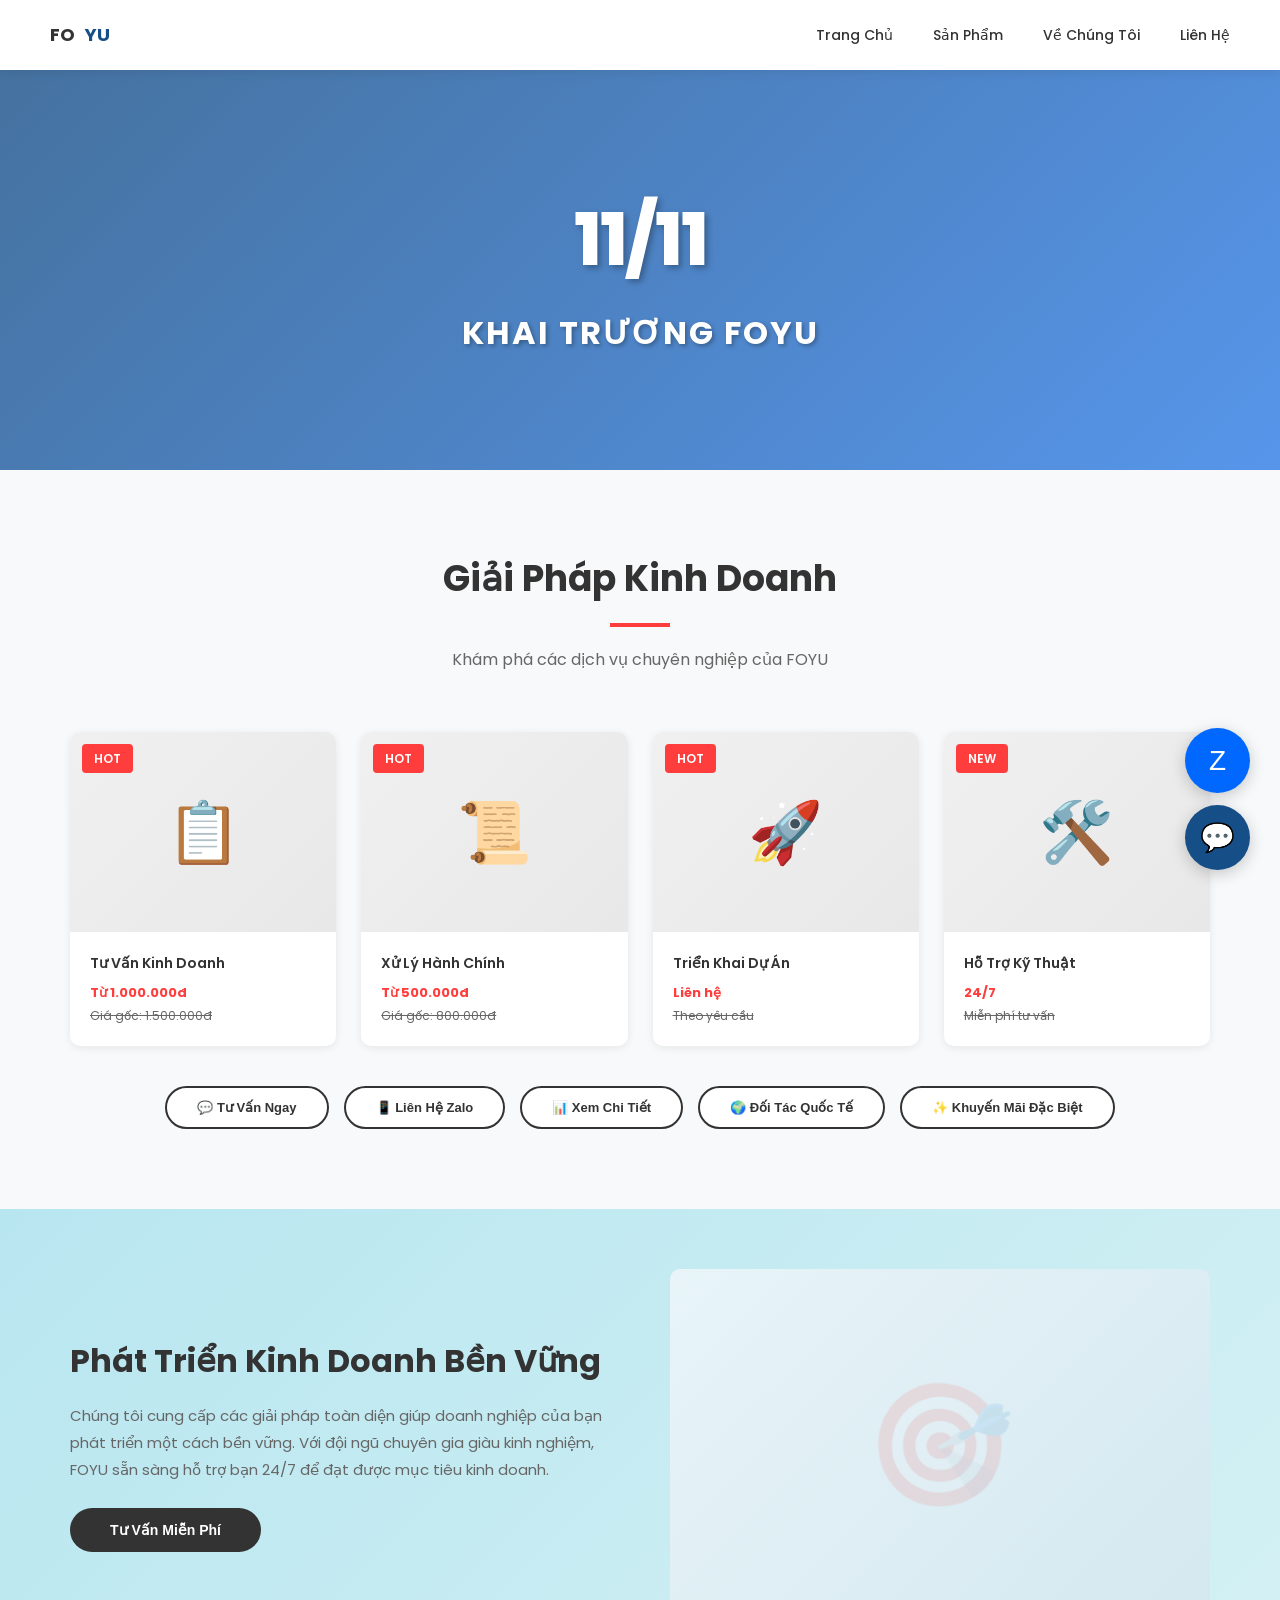
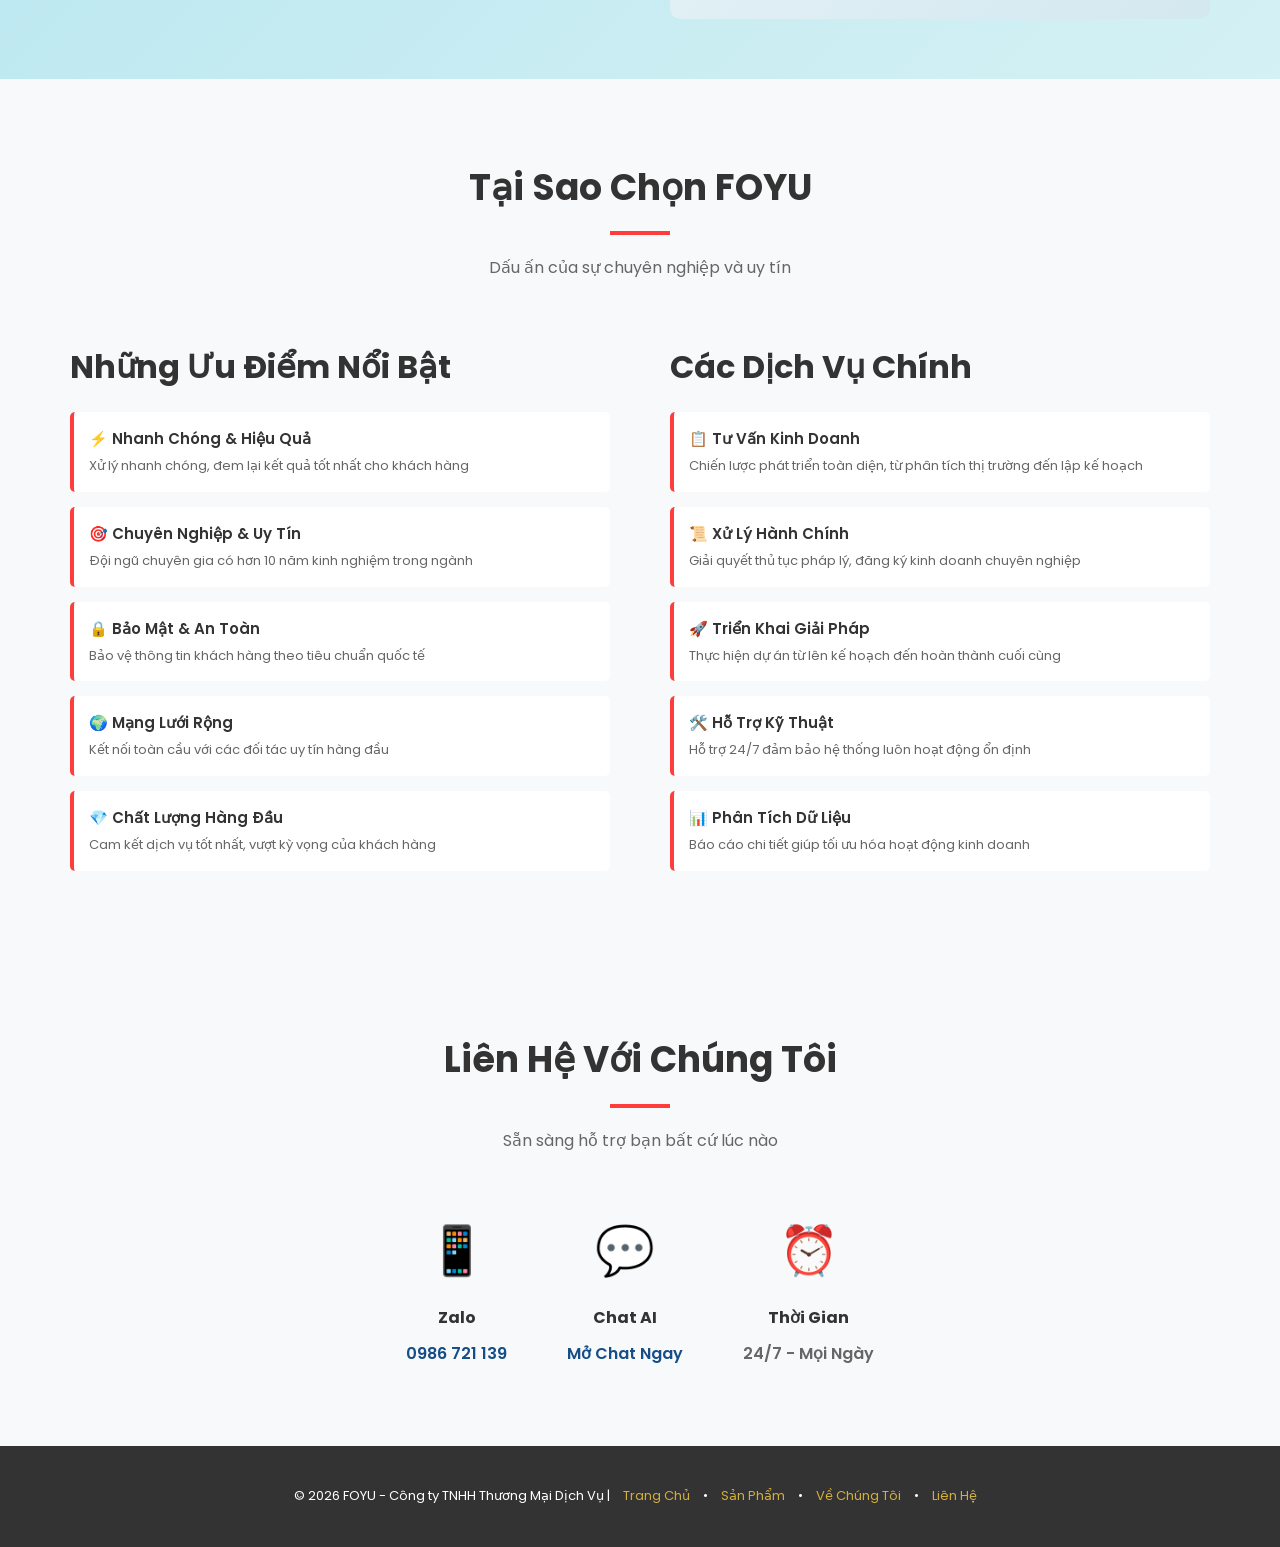
==== commit e180a1c9: "Redesign landing page to match 11/11 promotional design with product cards layout" ====
--- a/index.html
+++ b/index.html
@@ -4,110 +4,73 @@
     <meta charset="UTF-8">
     <meta name="viewport" content="width=device-width, initial-scale=1.0">
     <meta name="theme-color" content="#164E87">
-    <meta name="description" content="FOYU - Công ty Thương Mại Dịch Vụ Chuyên Nghiệp | Giải Pháp Kinh Doanh Toàn Diện | Tư Vấn 24/7">
+    <meta name="description" content="FOYU - Công ty Thương Mại Dịch Vụ Chuyên Nghiệp | Giải Pháp Kinh Doanh Toàn Diện">
     <meta name="robots" content="index, follow">
-    <title>FOYU | Giải Pháp Kinh Doanh Chuyên Nghiệp & Toàn Diện</title>
+    <title>FOYU | Giải Pháp Kinh Doanh Chuyên Nghiệp</title>
     <link rel="preconnect" href="https://fonts.googleapis.com">
     <link rel="preconnect" href="https://fonts.gstatic.com" crossorigin>
-    <link href="https://fonts.googleapis.com/css2?family=Poppins:wght@300;400;500;600;700;800&family=Playfair+Display:wght@600;700;800&display=swap" rel="stylesheet">
+    <link href="https://fonts.googleapis.com/css2?family=Poppins:wght@300;400;500;600;700;800&display=swap" rel="stylesheet">
     <style>
         :root {
             --primary: #164E87;
             --primary-light: #2c7be5;
+            --red-accent: #FF3D3D;
             --dark: #0D1622;
-            --dark-light: #1a2332;
+            --light-bg: #F8F9FA;
             --gold: #D4AF37;
-            --gold-light: #E5C07B;
-            --accent: #0FA3B1;
-            --text-light: #F4F6F9;
-            --text-muted: #A8B5C4;
+            --text-dark: #333333;
+            --text-light: #666666;
             --white: #ffffff;
             --zalo: #0068FF;
-            --success: #00D084;
-            --bg-gradient: linear-gradient(135deg, #0D1622 0%, #1a2332 100%);
         }
 
         * { margin: 0; padding: 0; box-sizing: border-box; }
         html { scroll-behavior: smooth; }
         body {
             font-family: 'Poppins', sans-serif;
-            background: var(--bg-gradient);
-            color: var(--text-light);
+            background: var(--white);
+            color: var(--text-dark);
             line-height: 1.6;
             overflow-x: hidden;
         }
 
-        /* ===== HEADER PREMIUM ===== */
+        /* ===== HEADER ===== */
         header {
             position: fixed;
             top: 0;
             width: 100%;
-            height: 80px;
+            height: 70px;
             display: flex;
             align-items: center;
             justify-content: space-between;
-            padding: 0 60px;
-            background: rgba(13, 22, 34, 0.95);
-            backdrop-filter: blur(20px);
-            border-bottom: 1px solid rgba(212, 175, 55, 0.1);
+            padding: 0 50px;
+            background: var(--white);
+            box-shadow: 0 2px 10px rgba(0, 0, 0, 0.08);
             z-index: 1000;
-            box-shadow: 0 8px 32px rgba(0, 0, 0, 0.3);
             transition: all 0.3s ease;
         }
 
-        header:hover { box-shadow: 0 12px 48px rgba(0, 0, 0, 0.5); }
-
         .logo {
             display: flex;
             align-items: center;
-            gap: 15px;
+            gap: 10px;
             cursor: pointer;
-            transition: transform 0.3s ease;
-        }
-
-        .logo:hover { transform: translateY(-2px); }
-
-        .logo-icon {
-            width: 50px;
-            height: 50px;
-            background: linear-gradient(135deg, var(--primary), var(--primary-light));
-            border-radius: 12px;
-            display: flex;
-            align-items: center;
-            justify-content: center;
-            font-weight: 800;
-            color: var(--gold);
-            font-size: 24px;
-            box-shadow: 0 8px 24px rgba(22, 78, 135, 0.4);
-            position: relative;
-            overflow: hidden;
-        }
-
-        .logo-icon::before {
-            content: '';
-            position: absolute;
-            inset: 0;
-            background: radial-gradient(circle at 30% 30%, rgba(255, 255, 255, 0.1), transparent);
-            border-radius: 12px;
-        }
-
-        .logo-text {
-            display: flex;
-            flex-direction: column;
-            line-height: 1.2;
-        }
-
-        .logo-text .brand { font-size: 22px; font-weight: 700; color: var(--white); letter-spacing: 2px; }
-        .logo-text .tagline { font-size: 11px; color: var(--gold); font-weight: 600; letter-spacing: 1px; text-transform: uppercase; }
+            font-weight: 700;
+            font-size: 18px;
+            color: var(--text-dark);
+            text-decoration: none;
+        }
+
+        .logo span { color: var(--primary); }
 
         nav ul {
             display: flex;
-            gap: 50px;
+            gap: 40px;
             list-style: none;
         }
 
         nav a {
-            color: var(--text-light);
+            color: var(--text-dark);
             text-decoration: none;
             font-size: 14px;
             font-weight: 500;
@@ -122,396 +85,289 @@
             left: 0;
             width: 0;
             height: 2px;
-            background: linear-gradient(90deg, var(--gold), var(--accent));
+            background: var(--red-accent);
             transition: width 0.3s ease;
         }
 
-        nav a:hover { color: var(--gold); }
+        nav a:hover { color: var(--red-accent); }
         nav a:hover::after { width: 100%; }
 
-        /* ===== HERO SECTION PREMIUM ===== */
-        .hero {
-            min-height: 100vh;
+        /* ===== BANNER SECTION ===== */
+        .banner {
+            margin-top: 70px;
+            height: 400px;
+            background: linear-gradient(135deg, rgba(22, 78, 135, 0.8), rgba(44, 123, 229, 0.8)), 
+                        url('https://images.unsplash.com/photo-1552664730-d307ca884978?w=1200&h=400&fit=crop&q=85');
+            background-size: cover;
+            background-position: center;
             display: flex;
             align-items: center;
             justify-content: center;
-            margin-top: 80px;
+            text-align: center;
             position: relative;
             overflow: hidden;
-            padding: 60px 20px;
-        }
-
-        .hero::before {
-            content: '';
+        }
+
+        .banner-content {
+            color: var(--white);
+            z-index: 2;
+        }
+
+        .banner-date {
+            font-size: 72px;
+            font-weight: 800;
+            margin-bottom: 10px;
+            letter-spacing: -2px;
+            text-shadow: 3px 3px 6px rgba(0, 0, 0, 0.3);
+        }
+
+        .banner-text {
+            font-size: 32px;
+            font-weight: 700;
+            letter-spacing: 2px;
+            text-shadow: 2px 2px 4px rgba(0, 0, 0, 0.3);
+        }
+
+        /* ===== CONTAINER ===== */
+        .container { max-width: 1200px; margin: 0 auto; padding: 0 20px; }
+
+        /* ===== SECTION ===== */
+        section {
+            padding: 80px 50px;
+        }
+
+        .section-header {
+            text-align: center;
+            margin-bottom: 60px;
+        }
+
+        .section-header h2 {
+            font-size: 36px;
+            font-weight: 700;
+            color: var(--text-dark);
+            margin-bottom: 15px;
+        }
+
+        .section-header .separator {
+            width: 60px;
+            height: 4px;
+            background: var(--red-accent);
+            margin: 0 auto 20px;
+        }
+
+        .section-header p {
+            font-size: 16px;
+            color: var(--text-light);
+            max-width: 600px;
+            margin: 0 auto;
+        }
+
+        /* ===== PRODUCTS GRID ===== */
+        .products-section {
+            background: var(--light-bg);
+        }
+
+        .products-grid {
+            display: grid;
+            grid-template-columns: repeat(4, 1fr);
+            gap: 25px;
+        }
+
+        .product-card {
+            background: var(--white);
+            border-radius: 10px;
+            overflow: hidden;
+            transition: all 0.3s ease;
+            box-shadow: 0 2px 8px rgba(0, 0, 0, 0.08);
+        }
+
+        .product-card:hover {
+            transform: translateY(-8px);
+            box-shadow: 0 8px 20px rgba(0, 0, 0, 0.12);
+        }
+
+        .product-image {
+            width: 100%;
+            height: 200px;
+            background: linear-gradient(135deg, #f0f0f0, #e8e8e8);
+            display: flex;
+            align-items: center;
+            justify-content: center;
+            font-size: 60px;
+            color: #ddd;
+            position: relative;
+        }
+
+        .product-badge {
             position: absolute;
-            top: 0;
-            left: 0;
-            right: 0;
-            bottom: 0;
-            background: 
-                radial-gradient(circle at 20% 50%, rgba(22, 78, 135, 0.15) 0%, transparent 50%),
-                radial-gradient(circle at 80% 50%, rgba(15, 163, 177, 0.1) 0%, transparent 50%);
-            pointer-events: none;
-        }
-
-        .hero-content {
-            position: relative;
+            top: 12px;
+            left: 12px;
+            background: var(--red-accent);
+            color: var(--white);
+            padding: 5px 12px;
+            border-radius: 4px;
+            font-size: 12px;
+            font-weight: 600;
             z-index: 2;
-            max-width: 900px;
-            text-align: center;
-            animation: slideDown 1s cubic-bezier(0.34, 1.56, 0.64, 1);
-        }
-
-        @keyframes slideDown {
-            from { opacity: 0; transform: translateY(40px); }
-            to { opacity: 1; transform: translateY(0); }
-        }
-
-        .hero h1 {
-            font-size: 76px;
-            font-weight: 800;
-            margin-bottom: 20px;
-            letter-spacing: -1px;
-            font-family: 'Playfair Display', serif;
-            background: linear-gradient(135deg, var(--gold-light) 0%, var(--gold) 50%, var(--accent) 100%);
-            -webkit-background-clip: text;
-            -webkit-text-fill-color: transparent;
-            background-clip: text;
-            line-height: 1.1;
-        }
-
-        .hero-subtitle {
-            font-size: 18px;
-            color: var(--text-muted);
-            margin-bottom: 15px;
-            text-transform: uppercase;
-            letter-spacing: 3px;
+        }
+
+        .product-content {
+            padding: 20px;
+        }
+
+        .product-name {
+            font-size: 14px;
             font-weight: 600;
-        }
-
-        .hero p {
-            font-size: 20px;
+            color: var(--text-dark);
+            margin-bottom: 8px;
+        }
+
+        .product-price {
+            font-size: 13px;
+            color: var(--red-accent);
+            font-weight: 700;
+            margin-bottom: 3px;
+        }
+
+        .product-original {
+            font-size: 12px;
             color: var(--text-light);
-            margin-bottom: 50px;
-            line-height: 1.8;
-            max-width: 700px;
-            margin-left: auto;
-            margin-right: auto;
-        }
-
-        .hero-buttons {
-            display: flex;
-            gap: 25px;
+            text-decoration: line-through;
+        }
+
+        /* ===== CATEGORY SECTION ===== */
+        .category-section {
+            background: var(--white);
+        }
+
+        .category-list {
+            display: flex;
+            gap: 15px;
             justify-content: center;
             flex-wrap: wrap;
-            margin-bottom: 80px;
-        }
-
-        .btn {
-            padding: 16px 45px;
-            border-radius: 50px;
+            margin-top: 40px;
+        }
+
+        .category-btn {
+            padding: 12px 30px;
+            border: 2px solid var(--text-dark);
+            background: var(--white);
+            color: var(--text-dark);
+            border-radius: 25px;
+            font-size: 13px;
             font-weight: 600;
-            font-size: 15px;
             cursor: pointer;
             transition: all 0.3s ease;
+        }
+
+        .category-btn:hover {
+            background: var(--text-dark);
+            color: var(--white);
+        }
+
+        /* ===== PROMO SECTION ===== */
+        .promo-section {
+            background: linear-gradient(135deg, #B8E6F0 0%, #D4F1F4 100%);
+            padding: 60px 50px;
+        }
+
+        .promo-content {
+            display: grid;
+            grid-template-columns: 1fr 1fr;
+            gap: 60px;
+            align-items: center;
+        }
+
+        .promo-text h3 {
+            font-size: 32px;
+            font-weight: 700;
+            color: var(--text-dark);
+            margin-bottom: 15px;
+        }
+
+        .promo-text p {
+            font-size: 15px;
+            color: var(--text-light);
+            line-height: 1.8;
+            margin-bottom: 25px;
+        }
+
+        .promo-btn {
+            display: inline-block;
+            padding: 14px 40px;
+            background: var(--text-dark);
+            color: var(--white);
             border: none;
-            text-transform: uppercase;
-            letter-spacing: 1px;
-            position: relative;
-            overflow: hidden;
-        }
-
-        .btn-primary {
-            background: linear-gradient(135deg, var(--primary), var(--primary-light));
-            color: var(--white);
-            box-shadow: 0 12px 40px rgba(22, 78, 135, 0.4);
-        }
-
-        .btn-primary:hover {
-            transform: translateY(-4px);
-            box-shadow: 0 20px 60px rgba(22, 78, 135, 0.6);
-        }
-
-        .btn-secondary {
-            background: transparent;
-            color: var(--gold);
-            border: 2px solid var(--gold);
-        }
-
-        .btn-secondary:hover {
-            background: var(--gold);
-            color: var(--dark);
-            box-shadow: 0 12px 40px rgba(212, 175, 55, 0.4);
-        }
-
-        .hero-stats {
-            display: flex;
-            gap: 80px;
+            border-radius: 30px;
+            font-size: 14px;
+            font-weight: 600;
+            cursor: pointer;
+            transition: all 0.3s ease;
+            text-decoration: none;
+        }
+
+        .promo-btn:hover {
+            background: var(--primary);
+            transform: translateY(-3px);
+            box-shadow: 0 8px 20px rgba(0, 0, 0, 0.2);
+        }
+
+        .promo-image {
+            width: 100%;
+            height: 350px;
+            background: linear-gradient(135deg, #E8F4F8, #D4E8F0);
+            border-radius: 10px;
+            display: flex;
+            align-items: center;
             justify-content: center;
-            margin-top: 100px;
-        }
-
-        .stat {
-            text-align: center;
-        }
-
-        .stat-number {
-            font-size: 48px;
-            font-weight: 800;
-            color: var(--gold);
-            margin-bottom: 10px;
-        }
-
-        .stat-text {
-            font-size: 14px;
-            color: var(--text-muted);
-            text-transform: uppercase;
-            letter-spacing: 1px;
-        }
-
-        /* ===== SECTIONS ===== */
-        section {
-            padding: 120px 60px;
-            position: relative;
-        }
-
-        .section-header {
-            text-align: center;
-            margin-bottom: 80px;
-        }
-
-        .section-header h2 {
-            font-size: 56px;
-            font-weight: 800;
-            font-family: 'Playfair Display', serif;
-            color: var(--gold);
-            margin-bottom: 20px;
-            letter-spacing: -1px;
-        }
-
-        .section-header p {
-            font-size: 18px;
-            color: var(--text-muted);
-            max-width: 600px;
-            margin: 0 auto;
+            font-size: 120px;
+            color: rgba(0, 0, 0, 0.1);
         }
 
         /* ===== ABOUT SECTION ===== */
-        .about {
-            background: linear-gradient(180deg, transparent, rgba(22, 78, 135, 0.05));
+        .about-section {
+            background: var(--light-bg);
         }
 
         .about-content {
             display: grid;
             grid-template-columns: 1fr 1fr;
-            gap: 80px;
+            gap: 60px;
             align-items: center;
         }
 
         .about-text h3 {
-            font-size: 36px;
+            font-size: 32px;
             font-weight: 700;
-            margin-bottom: 30px;
+            color: var(--text-dark);
+            margin-bottom: 20px;
+        }
+
+        .about-features {
+            display: flex;
+            flex-direction: column;
+            gap: 15px;
+        }
+
+        .about-feature {
+            padding: 15px;
+            background: var(--white);
+            border-left: 4px solid var(--red-accent);
+            border-radius: 5px;
+        }
+
+        .about-feature h4 {
+            font-size: 15px;
+            color: var(--text-dark);
+            margin-bottom: 5px;
+            font-weight: 600;
+        }
+
+        .about-feature p {
+            font-size: 13px;
             color: var(--text-light);
-        }
-
-        .about-text p {
-            font-size: 16px;
-            color: var(--text-muted);
-            margin-bottom: 25px;
-            line-height: 1.8;
-        }
-
-        .about-features {
-            display: flex;
-            flex-direction: column;
-            gap: 20px;
-        }
-
-        .feature-item {
-            display: flex;
-            gap: 20px;
-            padding: 20px;
-            background: rgba(22, 78, 135, 0.1);
-            border-radius: 15px;
-            border-left: 4px solid var(--gold);
-            transition: all 0.3s ease;
-        }
-
-        .feature-item:hover {
-            background: rgba(22, 78, 135, 0.15);
-            transform: translateX(10px);
-        }
-
-        .feature-icon {
-            font-size: 32px;
-            min-width: 50px;
-            text-align: center;
-        }
-
-        .feature-text h4 {
-            font-size: 16px;
-            font-weight: 600;
-            color: var(--gold);
-            margin-bottom: 8px;
-        }
-
-        .feature-text p {
-            font-size: 14px;
-            color: var(--text-muted);
             margin: 0;
         }
-
-        .about-grid {
-            display: grid;
-            grid-template-columns: repeat(3, 1fr);
-            gap: 30px;
-        }
-
-        .about-card {
-            background: linear-gradient(135deg, rgba(22, 78, 135, 0.1), rgba(15, 163, 177, 0.05));
-            padding: 40px;
-            border-radius: 20px;
-            border: 1px solid rgba(212, 175, 55, 0.2);
-            text-align: center;
-            transition: all 0.3s ease;
-        }
-
-        .about-card:hover {
-            transform: translateY(-10px);
-            border-color: var(--gold);
-            box-shadow: 0 20px 60px rgba(22, 78, 135, 0.2);
-        }
-
-        .about-card-icon {
-            font-size: 48px;
-            margin-bottom: 20px;
-        }
-
-        .about-card h3 {
-            font-size: 20px;
-            color: var(--gold);
-            margin-bottom: 15px;
-        }
-
-        .about-card p {
-            font-size: 14px;
-            color: var(--text-muted);
-        }
-
-        /* ===== SERVICES SECTION ===== */
-        .services {
-            background: linear-gradient(180deg, rgba(22, 78, 135, 0.05), transparent);
-        }
-
-        .services-grid {
-            display: grid;
-            grid-template-columns: repeat(auto-fit, minmax(320px, 1fr));
-            gap: 30px;
-        }
-
-        .service-card {
-            background: linear-gradient(135deg, rgba(22, 78, 135, 0.15), rgba(15, 163, 177, 0.08));
-            padding: 50px 30px;
-            border-radius: 20px;
-            border: 1px solid rgba(212, 175, 55, 0.15);
-            text-align: center;
-            transition: all 0.4s cubic-bezier(0.34, 1.56, 0.64, 1);
-            position: relative;
-            overflow: hidden;
-        }
-
-        .service-card::before {
-            content: '';
-            position: absolute;
-            top: -50%;
-            right: -50%;
-            width: 200px;
-            height: 200px;
-            background: radial-gradient(circle, rgba(212, 175, 55, 0.1), transparent);
-            border-radius: 50%;
-            transition: all 0.4s ease;
-        }
-
-        .service-card:hover {
-            transform: translateY(-15px);
-            border-color: var(--gold);
-            box-shadow: 0 30px 80px rgba(22, 78, 135, 0.3);
-        }
-
-        .service-card:hover::before {
-            top: -20%;
-            right: -20%;
-        }
-
-        .service-icon {
-            font-size: 56px;
-            margin-bottom: 25px;
-            position: relative;
-            z-index: 1;
-        }
-
-        .service-card h3 {
-            font-size: 22px;
-            color: var(--gold);
-            margin-bottom: 15px;
-            font-weight: 700;
-        }
-
-        .service-card p {
-            font-size: 15px;
-            color: var(--text-muted);
-            line-height: 1.7;
-            position: relative;
-            z-index: 1;
-        }
-
-        /* ===== CONTACT SECTION ===== */
-        .contact {
-            background: linear-gradient(135deg, rgba(22, 78, 135, 0.1), rgba(15, 163, 177, 0.05));
-            border-top: 1px solid rgba(212, 175, 55, 0.2);
-            border-bottom: 1px solid rgba(212, 175, 55, 0.2);
-        }
-
-        .contact-content {
-            max-width: 700px;
-            margin: 0 auto;
-            text-align: center;
-        }
-
-        .contact-info {
-            display: flex;
-            gap: 60px;
-            justify-content: center;
-            margin: 60px 0;
-            flex-wrap: wrap;
-        }
-
-        .contact-method {
-            flex: 1;
-            min-width: 200px;
-        }
-
-        .contact-method-icon {
-            font-size: 48px;
-            margin-bottom: 15px;
-        }
-
-        .contact-method h3 {
-            font-size: 18px;
-            color: var(--gold);
-            margin-bottom: 10px;
-        }
-
-        .contact-method a {
-            color: var(--text-light);
-            text-decoration: none;
-            font-size: 16px;
-            font-weight: 600;
-            transition: color 0.3s ease;
-        }
-
-        .contact-method a:hover { color: var(--gold); }
 
         /* ===== FLOATING WIDGETS ===== */
         .floating-widgets {
@@ -521,52 +377,52 @@
             z-index: 9999;
             display: flex;
             flex-direction: column;
-            gap: 15px;
+            gap: 12px;
         }
 
         .float-btn {
-            width: 75px;
-            height: 75px;
+            width: 65px;
+            height: 65px;
             border-radius: 50%;
+            border: none;
+            cursor: pointer;
+            font-size: 28px;
             display: flex;
             align-items: center;
             justify-content: center;
-            cursor: pointer;
-            border: none;
-            font-size: 32px;
             transition: all 0.3s ease;
-            box-shadow: 0 8px 30px rgba(0, 0, 0, 0.3);
-            animation: float-animation 3s ease-in-out infinite;
-        }
-
-        @keyframes float-animation {
+            box-shadow: 0 4px 16px rgba(0, 0, 0, 0.2);
+            animation: float-anim 3s ease-in-out infinite;
+        }
+
+        @keyframes float-anim {
             0%, 100% { transform: translateY(0); }
-            50% { transform: translateY(-15px); }
+            50% { transform: translateY(-10px); }
         }
 
         .float-btn:hover {
-            transform: scale(1.1) translateY(-15px);
+            transform: scale(1.1);
         }
 
         .zalo-btn {
-            background: linear-gradient(135deg, var(--zalo), #0052cc);
+            background: var(--zalo);
             color: var(--white);
         }
 
         .chat-btn {
-            background: linear-gradient(135deg, var(--primary), var(--primary-light));
+            background: var(--primary);
             color: var(--white);
         }
 
         .chat-box {
             position: absolute;
-            bottom: 110px;
+            bottom: 100px;
             right: 0;
-            width: 420px;
-            height: 600px;
+            width: 380px;
+            height: 550px;
             background: var(--white);
-            border-radius: 20px;
-            box-shadow: 0 25px 80px rgba(0, 0, 0, 0.4);
+            border-radius: 15px;
+            box-shadow: 0 12px 40px rgba(0, 0, 0, 0.2);
             display: none;
             flex-direction: column;
             overflow: hidden;
@@ -582,7 +438,7 @@
 
         .chat-header {
             background: linear-gradient(135deg, var(--primary), var(--primary-light));
-            padding: 25px;
+            padding: 20px;
             color: var(--white);
             display: flex;
             align-items: center;
@@ -592,26 +448,39 @@
         .chat-header-info {
             display: flex;
             align-items: center;
-            gap: 15px;
+            gap: 12px;
         }
 
         .chat-avatar {
-            width: 50px;
-            height: 50px;
+            width: 44px;
+            height: 44px;
             background: rgba(255, 255, 255, 0.2);
             border-radius: 50%;
             display: flex;
             align-items: center;
             justify-content: center;
-            border: 2px solid var(--gold);
-            font-size: 24px;
+            font-size: 22px;
+        }
+
+        .chat-header-text {
+            display: flex;
+            flex-direction: column;
+        }
+
+        .chat-header-text strong {
+            font-size: 14px;
+        }
+
+        .chat-header-text small {
+            font-size: 11px;
+            opacity: 0.9;
         }
 
         .close-btn {
             background: none;
             border: none;
             color: var(--white);
-            font-size: 28px;
+            font-size: 24px;
             cursor: pointer;
             transition: transform 0.2s;
         }
@@ -624,15 +493,15 @@
             overflow-y: auto;
             display: flex;
             flex-direction: column;
-            gap: 15px;
+            gap: 12px;
             background: #f8f9fa;
         }
 
         .message {
             max-width: 85%;
-            padding: 12px 16px;
-            border-radius: 16px;
-            font-size: 14px;
+            padding: 12px 15px;
+            border-radius: 12px;
+            font-size: 13px;
             line-height: 1.5;
             animation: msgSlide 0.3s ease;
         }
@@ -646,84 +515,101 @@
             background: var(--white);
             color: var(--text-dark);
             align-self: flex-start;
-            border-left: 4px solid var(--primary);
-            box-shadow: 0 2px 8px rgba(0, 0, 0, 0.08);
+            border-left: 3px solid var(--primary);
+            box-shadow: 0 1px 4px rgba(0, 0, 0, 0.08);
         }
 
         .message.user {
-            background: linear-gradient(135deg, var(--primary), var(--primary-light));
+            background: var(--primary);
             color: var(--white);
             align-self: flex-end;
         }
 
         .chat-input {
-            padding: 20px;
+            padding: 15px;
             background: var(--white);
             border-top: 1px solid #e0e0e0;
             display: flex;
-            gap: 10px;
+            gap: 8px;
         }
 
         .chat-input input {
             flex: 1;
-            padding: 12px 16px;
-            border: 1.5px solid #ddd;
-            border-radius: 24px;
+            padding: 10px 14px;
+            border: 1px solid #ddd;
+            border-radius: 20px;
             outline: none;
-            font-size: 14px;
+            font-size: 13px;
             transition: all 0.2s;
         }
 
         .chat-input input:focus {
             border-color: var(--primary);
-            box-shadow: 0 0 12px rgba(22, 78, 135, 0.2);
+            box-shadow: 0 0 8px rgba(22, 78, 135, 0.2);
         }
 
         .send-btn {
-            padding: 12px 20px;
+            padding: 10px 18px;
             background: var(--primary);
             color: var(--white);
             border: none;
-            border-radius: 24px;
+            border-radius: 20px;
             cursor: pointer;
             font-weight: 600;
+            font-size: 12px;
             transition: all 0.2s;
         }
 
         .send-btn:hover {
             background: var(--primary-light);
-            transform: scale(1.05);
-        }
+        }
+
+        /* ===== FOOTER ===== */
+        footer {
+            background: var(--text-dark);
+            color: var(--white);
+            padding: 40px 50px;
+            text-align: center;
+            font-size: 13px;
+        }
+
+        footer a {
+            color: var(--gold);
+            text-decoration: none;
+            margin: 0 10px;
+            transition: color 0.3s ease;
+        }
+
+        footer a:hover { color: var(--white); }
 
         /* ===== RESPONSIVE ===== */
-        @media (max-width: 1200px) {
-            section { padding: 80px 40px; }
-            nav ul { gap: 30px; }
-            .about-content { grid-template-columns: 1fr; gap: 50px; }
-            .hero-stats { gap: 50px; }
+        @media (max-width: 1024px) {
+            .products-grid { grid-template-columns: repeat(3, 1fr); }
+            .about-content { grid-template-columns: 1fr; gap: 40px; }
+            .promo-content { grid-template-columns: 1fr; gap: 40px; }
+            section { padding: 60px 40px; }
+            header { padding: 0 30px; }
         }
 
         @media (max-width: 768px) {
-            header { padding: 0 30px; height: 70px; }
             nav ul { display: none; }
-            .hero { margin-top: 70px; }
-            .hero h1 { font-size: 48px; }
-            .hero p { font-size: 16px; }
-            .hero-buttons { flex-direction: column; gap: 15px; }
-            .btn { width: 100%; max-width: 300px; }
-            .hero-stats { flex-direction: column; gap: 40px; }
-            section { padding: 60px 20px; }
-            .section-header h2 { font-size: 36px; }
-            .services-grid { grid-template-columns: 1fr; }
-            .about-grid { grid-template-columns: 1fr; }
-            .contact-info { flex-direction: column; gap: 30px; }
+            .banner-date { font-size: 48px; }
+            .banner-text { font-size: 22px; }
+            .products-grid { grid-template-columns: repeat(2, 1fr); gap: 15px; }
+            .category-list { flex-direction: column; align-items: center; }
+            .category-btn { width: 200px; }
+            section { padding: 40px 20px; }
+            header { padding: 0 20px; }
+            .chat-box { width: 90vw; }
         }
 
         @media (max-width: 480px) {
-            .logo-text .brand { font-size: 16px; }
-            .logo-text .tagline { font-size: 9px; }
-            .hero h1 { font-size: 36px; }
-            .chat-box { width: 95vw; max-width: 340px; height: 500px; }
+            .banner { height: 250px; }
+            .banner-date { font-size: 36px; }
+            .banner-text { font-size: 16px; }
+            .products-grid { grid-template-columns: 1fr; }
+            .float-btn { width: 55px; height: 55px; font-size: 24px; }
+            .chat-box { width: 95vw; height: 450px; }
         }
     </style>
 </head>
@@ -731,201 +617,224 @@
 
     <!-- HEADER -->
     <header>
-        <div class="logo" onclick="scrollToTop()">
-            <div class="logo-icon">FY</div>
-            <div class="logo-text">
-                <div class="brand">FOYU</div>
-                <div class="tagline">Precious Flow</div>
-            </div>
-        </div>
+        <a class="logo" onclick="scrollToTop(); return false;">FO<span>YU</span></a>
         <nav>
             <ul>
                 <li><a href="#home">Trang Chủ</a></li>
-                <li><a href="#about">Giới Thiệu</a></li>
-                <li><a href="#services">Dịch Vụ</a></li>
+                <li><a href="#products">Sản Phẩm</a></li>
+                <li><a href="#about">Về Chúng Tôi</a></li>
                 <li><a href="#contact">Liên Hệ</a></li>
             </ul>
         </nav>
     </header>
 
-    <!-- HERO -->
-    <section class="hero" id="home">
-        <div class="hero-content">
-            <div class="hero-subtitle">Giải Pháp Kinh Doanh Toàn Diện</div>
-            <h1>Đẩy Mạnh Sự Phát Triển Kinh Doanh Của Bạn</h1>
-            <p>Với đội ngũ chuyên gia hàng đầu, FOYU cung cấp các giải pháp kinh doanh toàn diện, từ tư vấn chiến lược đến triển khai thực tế. Chúng tôi cam kết hỗ trợ bạn 24/7 để đạt được mục tiêu kinh doanh.</p>
-            
-            <div class="hero-buttons">
-                <button class="btn btn-primary" onclick="openChat()">💬 Tư Vấn Miễn Phí</button>
-                <button class="btn btn-secondary" onclick="contactZalo()">📱 Liên Hệ Zalo</button>
-            </div>
-
-            <div class="hero-stats">
-                <div class="stat">
-                    <div class="stat-number">500+</div>
-                    <div class="stat-text">Khách Hàng Hài Lòng</div>
-                </div>
-                <div class="stat">
-                    <div class="stat-number">24/7</div>
-                    <div class="stat-text">Hỗ Trợ Chuyên Nghiệp</div>
-                </div>
-                <div class="stat">
-                    <div class="stat-number">95%</div>
-                    <div class="stat-text">Tỷ Lệ Thành Công</div>
-                </div>
+    <!-- BANNER -->
+    <div class="banner" id="home">
+        <div class="banner-content">
+            <div class="banner-date">11/11</div>
+            <div class="banner-text">KHAI TRƯƠNG FOYU</div>
+        </div>
+    </div>
+
+    <!-- PRODUCTS SECTION -->
+    <section class="products-section" id="products">
+        <div class="container">
+            <div class="section-header">
+                <h2>Giải Pháp Kinh Doanh</h2>
+                <div class="separator"></div>
+                <p>Khám phá các dịch vụ chuyên nghiệp của FOYU</p>
+            </div>
+
+            <div class="products-grid">
+                <div class="product-card">
+                    <div class="product-image">
+                        <div class="product-badge">HOT</div>
+                        📋
+                    </div>
+                    <div class="product-content">
+                        <div class="product-name">Tư Vấn Kinh Doanh</div>
+                        <div class="product-price">Từ 1.000.000đ</div>
+                        <div class="product-original">Giá gốc: 1.500.000đ</div>
+                    </div>
+                </div>
+
+                <div class="product-card">
+                    <div class="product-image">
+                        <div class="product-badge">HOT</div>
+                        📜
+                    </div>
+                    <div class="product-content">
+                        <div class="product-name">Xử Lý Hành Chính</div>
+                        <div class="product-price">Từ 500.000đ</div>
+                        <div class="product-original">Giá gốc: 800.000đ</div>
+                    </div>
+                </div>
+
+                <div class="product-card">
+                    <div class="product-image">
+                        <div class="product-badge">HOT</div>
+                        🚀
+                    </div>
+                    <div class="product-content">
+                        <div class="product-name">Triển Khai Dự Án</div>
+                        <div class="product-price">Liên hệ</div>
+                        <div class="product-original">Theo yêu cầu</div>
+                    </div>
+                </div>
+
+                <div class="product-card">
+                    <div class="product-image">
+                        <div class="product-badge">NEW</div>
+                        🛠️
+                    </div>
+                    <div class="product-content">
+                        <div class="product-name">Hỗ Trợ Kỹ Thuật</div>
+                        <div class="product-price">24/7</div>
+                        <div class="product-original">Miễn phí tư vấn</div>
+                    </div>
+                </div>
+            </div>
+
+            <div class="category-list">
+                <button class="category-btn" onclick="openChat()">💬 Tư Vấn Ngay</button>
+                <button class="category-btn" onclick="contactZalo()">📱 Liên Hệ Zalo</button>
+                <button class="category-btn">📊 Xem Chi Tiết</button>
+                <button class="category-btn">🌍 Đối Tác Quốc Tế</button>
+                <button class="category-btn">✨ Khuyến Mãi Đặc Biệt</button>
             </div>
         </div>
     </section>
 
-    <!-- ABOUT -->
-    <section class="about" id="about">
+    <!-- PROMO SECTION -->
+    <section class="promo-section">
+        <div class="container">
+            <div class="promo-content">
+                <div class="promo-text">
+                    <h3>Phát Triển Kinh Doanh Bền Vững</h3>
+                    <p>Chúng tôi cung cấp các giải pháp toàn diện giúp doanh nghiệp của bạn phát triển một cách bền vững. Với đội ngũ chuyên gia giàu kinh nghiệm, FOYU sẵn sàng hỗ trợ bạn 24/7 để đạt được mục tiêu kinh doanh.</p>
+                    <button class="promo-btn" onclick="openChat()">Tư Vấn Miễn Phí</button>
+                </div>
+                <div class="promo-image">🎯</div>
+            </div>
+        </div>
+    </section>
+
+    <!-- ABOUT SECTION -->
+    <section class="about-section" id="about">
         <div class="container">
             <div class="section-header">
-                <h2>Về FOYU</h2>
-                <p>Công ty Thương Mại Dịch Vụ Hàng Đầu Tại Việt Nam</p>
+                <h2>Tại Sao Chọn FOYU</h2>
+                <div class="separator"></div>
+                <p>Dấu ấn của sự chuyên nghiệp và uy tín</p>
             </div>
 
             <div class="about-content">
                 <div class="about-text">
-                    <h3>Tại Sao Chọn FOYU?</h3>
-                    <p>FOYU không chỉ là một công ty dịch vụ thông thường. Chúng tôi là đối tác tin cậy của các doanh nghiệp, từ startup nhỏ đến các công ty lớn, trong hành trình phát triển bền vững.</p>
-                    
+                    <h3>Những Ưu Điểm Nổi Bật</h3>
                     <div class="about-features">
-                        <div class="feature-item">
-                            <div class="feature-icon">⚡</div>
-                            <div class="feature-text">
-                                <h4>Nhanh Chóng & Hiệu Quả</h4>
-                                <p>Xử lý mọi yêu cầu trong thời gian sớm nhất với chất lượng tuyệt vời</p>
-                            </div>
+                        <div class="about-feature">
+                            <h4>⚡ Nhanh Chóng & Hiệu Quả</h4>
+                            <p>Xử lý nhanh chóng, đem lại kết quả tốt nhất cho khách hàng</p>
                         </div>
-                        <div class="feature-item">
-                            <div class="feature-icon">🎯</div>
-                            <div class="feature-text">
-                                <h4>Chuyên Nghiệp & Uy Tín</h4>
-                                <p>Đội ngũ chuyên gia có kinh nghiệm hơn 10 năm trong ngành</p>
-                            </div>
+                        <div class="about-feature">
+                            <h4>🎯 Chuyên Nghiệp & Uy Tín</h4>
+                            <p>Đội ngũ chuyên gia có hơn 10 năm kinh nghiệm trong ngành</p>
                         </div>
-                        <div class="feature-item">
-                            <div class="feature-icon">🔒</div>
-                            <div class="feature-text">
-                                <h4>Bảo Mật & An Toàn</h4>
-                                <p>Bảo vệ thông tin khách hàng với các tiêu chuẩn quốc tế cao nhất</p>
-                            </div>
+                        <div class="about-feature">
+                            <h4>🔒 Bảo Mật & An Toàn</h4>
+                            <p>Bảo vệ thông tin khách hàng theo tiêu chuẩn quốc tế</p>
                         </div>
-                    </div>
-                </div>
-
-                <div class="about-grid">
-                    <div class="about-card">
-                        <div class="about-card-icon">👥</div>
-                        <h3>Đội Ngũ Chuyên Gia</h3>
-                        <p>Các chuyên gia hàng đầu với kinh nghiệm quốc tế</p>
-                    </div>
-                    <div class="about-card">
-                        <div class="about-card-icon">🌍</div>
-                        <h3>Mạng Lưới Rộng</h3>
-                        <p>Kết nối toàn cầu với các đối tác uy tín</p>
-                    </div>
-                    <div class="about-card">
-                        <div class="about-card-icon">🏆</div>
-                        <h3>Giải Thưởng Nhiều</h3>
-                        <p>Công nhận từ các tổ chức quốc tế hàng đầu</p>
+                        <div class="about-feature">
+                            <h4>🌍 Mạng Lưới Rộng</h4>
+                            <p>Kết nối toàn cầu với các đối tác uy tín hàng đầu</p>
+                        </div>
+                        <div class="about-feature">
+                            <h4>💎 Chất Lượng Hàng Đầu</h4>
+                            <p>Cam kết dịch vụ tốt nhất, vượt kỳ vọng của khách hàng</p>
+                        </div>
+                    </div>
+                </div>
+
+                <div class="about-text">
+                    <h3>Các Dịch Vụ Chính</h3>
+                    <div class="about-features">
+                        <div class="about-feature">
+                            <h4>📋 Tư Vấn Kinh Doanh</h4>
+                            <p>Chiến lược phát triển toàn diện, từ phân tích thị trường đến lập kế hoạch</p>
+                        </div>
+                        <div class="about-feature">
+                            <h4>📜 Xử Lý Hành Chính</h4>
+                            <p>Giải quyết thủ tục pháp lý, đăng ký kinh doanh chuyên nghiệp</p>
+                        </div>
+                        <div class="about-feature">
+                            <h4>🚀 Triển Khai Giải Pháp</h4>
+                            <p>Thực hiện dự án từ lên kế hoạch đến hoàn thành cuối cùng</p>
+                        </div>
+                        <div class="about-feature">
+                            <h4>🛠️ Hỗ Trợ Kỹ Thuật</h4>
+                            <p>Hỗ trợ 24/7 đảm bảo hệ thống luôn hoạt động ổn định</p>
+                        </div>
+                        <div class="about-feature">
+                            <h4>📊 Phân Tích Dữ Liệu</h4>
+                            <p>Báo cáo chi tiết giúp tối ưu hóa hoạt động kinh doanh</p>
+                        </div>
                     </div>
                 </div>
             </div>
         </div>
     </section>
 
-    <!-- SERVICES -->
-    <section class="services" id="services">
-        <div class="container">
-            <div class="section-header">
-                <h2>Dịch Vụ Chính</h2>
-                <p>Các giải pháp toàn diện được thiết kế riêng cho nhu cầu của bạn</p>
-            </div>
-
-            <div class="services-grid">
-                <div class="service-card">
-                    <div class="service-icon">📋</div>
-                    <h3>Tư Vấn Kinh Doanh</h3>
-                    <p>Chiến lược phát triển kinh doanh toàn diện, từ phân tích thị trường đến lập kế hoạch chi tiết</p>
-                </div>
-                <div class="service-card">
-                    <div class="service-icon">📜</div>
-                    <h3>Xử Lý Hành Chính</h3>
-                    <p>Giải quyết toàn bộ thủ tục pháp lý, đăng ký kinh doanh, và các hồ sơ chính thức</p>
-                </div>
-                <div class="service-card">
-                    <div class="service-icon">🚀</div>
-                    <h3>Triển Khai Giải Pháp</h3>
-                    <p>Thực hiện các dự án từ lên kế hoạch, tổ chức cho đến kỳ nghiệm thu chính thức</p>
-                </div>
-                <div class="service-card">
-                    <div class="service-icon">🛠️</div>
-                    <h3>Hỗ Trợ Kỹ Thuật</h3>
-                    <p>Cung cấp hỗ trợ kỹ thuật 24/7 đảm bảo hệ thống luôn hoạt động trơn tru</p>
-                </div>
-                <div class="service-card">
-                    <div class="service-icon">📊</div>
-                    <h3>Phân Tích Dữ Liệu</h3>
-                    <p>Cung cấp báo cáo chi tiết và phân tích dữ liệu để tối ưu hóa hoạt động kinh doanh</p>
-                </div>
-                <div class="service-card">
-                    <div class="service-icon">🌍</div>
-                    <h3>Đối Tác Quốc Tế</h3>
-                    <p>Kết nối và phát triển mối quan hệ kinh doanh quốc tế, mở rộng thị trường</p>
-                </div>
-            </div>
-        </div>
-    </section>
-
-    <!-- CONTACT -->
-    <section class="contact" id="contact">
+    <!-- CONTACT SECTION -->
+    <section id="contact" style="background: #f8f9fa; text-align: center;">
         <div class="container">
             <div class="section-header">
                 <h2>Liên Hệ Với Chúng Tôi</h2>
+                <div class="separator"></div>
                 <p>Sẵn sàng hỗ trợ bạn bất cứ lúc nào</p>
             </div>
 
-            <div class="contact-content">
-                <p style="font-size: 18px; color: var(--text-light); margin-bottom: 30px;">
-                    Hãy liên hệ với FOYU ngay hôm nay để nhận tư vấn miễn phí từ các chuyên gia hàng đầu của chúng tôi
-                </p>
-
-                <div class="contact-info">
-                    <div class="contact-method">
-                        <div class="contact-method-icon">📱</div>
-                        <h3>Zalo</h3>
-                        <a href="https://zalo.me/0986721139" target="_blank">0986 721 139</a>
-                    </div>
-                    <div class="contact-method">
-                        <div class="contact-method-icon">💬</div>
-                        <h3>Chat AI</h3>
-                        <a href="#" onclick="openChat(); return false;">Mở Chat Ngay</a>
-                    </div>
-                    <div class="contact-method">
-                        <div class="contact-method-icon">⏰</div>
-                        <h3>Thời Gian</h3>
-                        <a href="#">24/7 - Mọi Ngày</a>
-                    </div>
+            <div style="display: flex; gap: 60px; justify-content: center; flex-wrap: wrap; margin-top: 50px;">
+                <div>
+                    <div style="font-size: 48px; margin-bottom: 15px;">📱</div>
+                    <h4 style="font-size: 16px; margin-bottom: 10px;">Zalo</h4>
+                    <a href="https://zalo.me/0986721139" target="_blank" style="color: var(--primary); text-decoration: none; font-weight: 600;">0986 721 139</a>
+                </div>
+                <div>
+                    <div style="font-size: 48px; margin-bottom: 15px;">💬</div>
+                    <h4 style="font-size: 16px; margin-bottom: 10px;">Chat AI</h4>
+                    <a href="#" onclick="openChat(); return false;" style="color: var(--primary); text-decoration: none; font-weight: 600;">Mở Chat Ngay</a>
+                </div>
+                <div>
+                    <div style="font-size: 48px; margin-bottom: 15px;">⏰</div>
+                    <h4 style="font-size: 16px; margin-bottom: 10px;">Thời Gian</h4>
+                    <p style="margin: 0; color: var(--text-light); font-weight: 600;">24/7 - Mọi Ngày</p>
                 </div>
             </div>
         </div>
     </section>
+
+    <!-- FOOTER -->
+    <footer>
+        <p>&copy; 2026 FOYU - Công ty TNHH Thương Mại Dịch Vụ | 
+            <a href="#home">Trang Chủ</a> • 
+            <a href="#products">Sản Phẩm</a> • 
+            <a href="#about">Về Chúng Tôi</a> • 
+            <a href="#contact">Liên Hệ</a>
+        </p>
+    </footer>
 
     <!-- FLOATING WIDGETS -->
     <div class="floating-widgets">
         <button class="float-btn zalo-btn" onclick="contactZalo()" title="Liên Hệ Zalo">Z</button>
         <button class="float-btn chat-btn" onclick="toggleChat()" title="Mở Chat">💬</button>
 
-        <!-- CHAT BOX -->
         <div class="chat-box" id="chatBox">
             <div class="chat-header">
                 <div class="chat-header-info">
                     <div class="chat-avatar">🤖</div>
-                    <div>
-                        <div style="font-weight: 600;">FOYU AI</div>
-                        <div style="font-size: 12px; opacity: 0.9;">Trực tuyến</div>
+                    <div class="chat-header-text">
+                        <strong>FOYU AI</strong>
+                        <small>Trực tuyến</small>
                     </div>
                 </div>
                 <button class="close-btn" onclick="closeChat()">&times;</button>
@@ -956,10 +865,8 @@
             const input = document.getElementById('chatInput');
             const msg = input.value.trim();
             if (!msg) return;
-
             addMsg(msg, 'user');
             input.value = '';
-
             setTimeout(() => {
                 addMsg(getAIResponse(msg), 'bot');
             }, 1000);
@@ -982,16 +889,16 @@
             const lower = msg.toLowerCase();
             const responses = {
                 'hello|xin chào|hi|chào': 'Xin chào! 😊 Bạn cần hỗ trợ gì?',
-                'dịch vụ|services': 'FOYU cung cấp:\n• Tư vấn kinh doanh\n• Xử lý hành chính\n• Triển khai dự án\n• Hỗ trợ kỹ thuật 24/7\n• Phân tích dữ liệu\n• Kết nối quốc tế',
+                'dịch vụ|services': 'FOYU cung cấp:\n• Tư vấn kinh doanh\n• Xử lý hành chính\n• Triển khai dự án\n• Hỗ trợ kỹ thuật 24/7\n• Phân tích dữ liệu',
                 'liên hệ|contact|zalo': 'Liên hệ: 0986 721 139 (Zalo)\n24/7 sẵn sàng hỗ trợ!',
-                'giá|price|cost': 'Giá cạnh tranh, liên hệ trực tiếp để có báo giá chi tiết!',
-                'bye|cảm ơn|thanks': 'Cảm ơn bạn! 👋 Hẹn gặp lại!',
+                'giá|price': 'Giá cạnh tranh, liên hệ để có báo giá chi tiết!',
+                'bye|cảm ơn|thanks': 'Cảm ơn! 👋 Hẹn gặp lại!',
             };
 
             for (const [keys, resp] of Object.entries(responses)) {
                 if (keys.split('|').some(k => lower.includes(k))) return resp;
             }
-            return 'Cảm ơn câu hỏi! Liên hệ Zalo (0986 721 139) để được tư vấn chi tiết hơn!';
+            return 'Cảm ơn câu hỏi! Liên hệ Zalo (0986 721 139) để được tư vấn chi tiết!';
         }
 
         function contactZalo() { window.open('https://zalo.me/0986721139', '_blank'); }
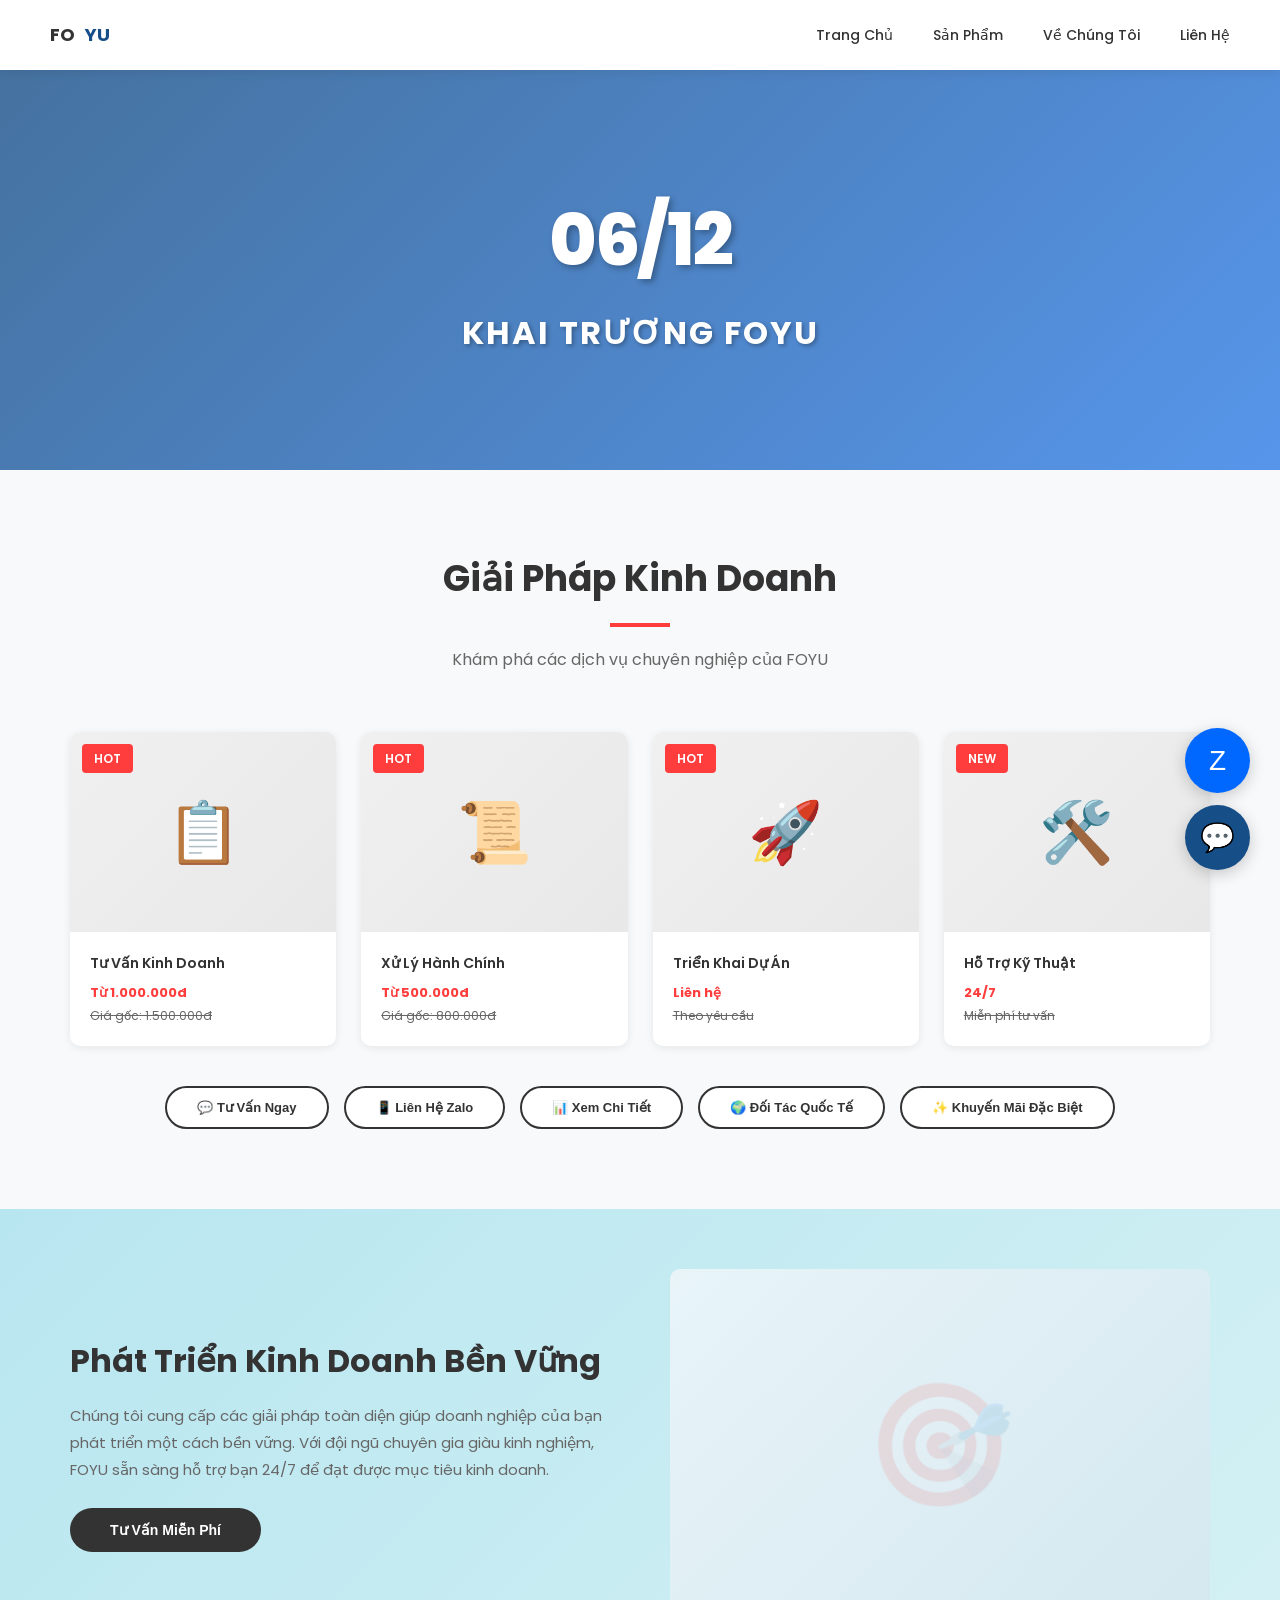
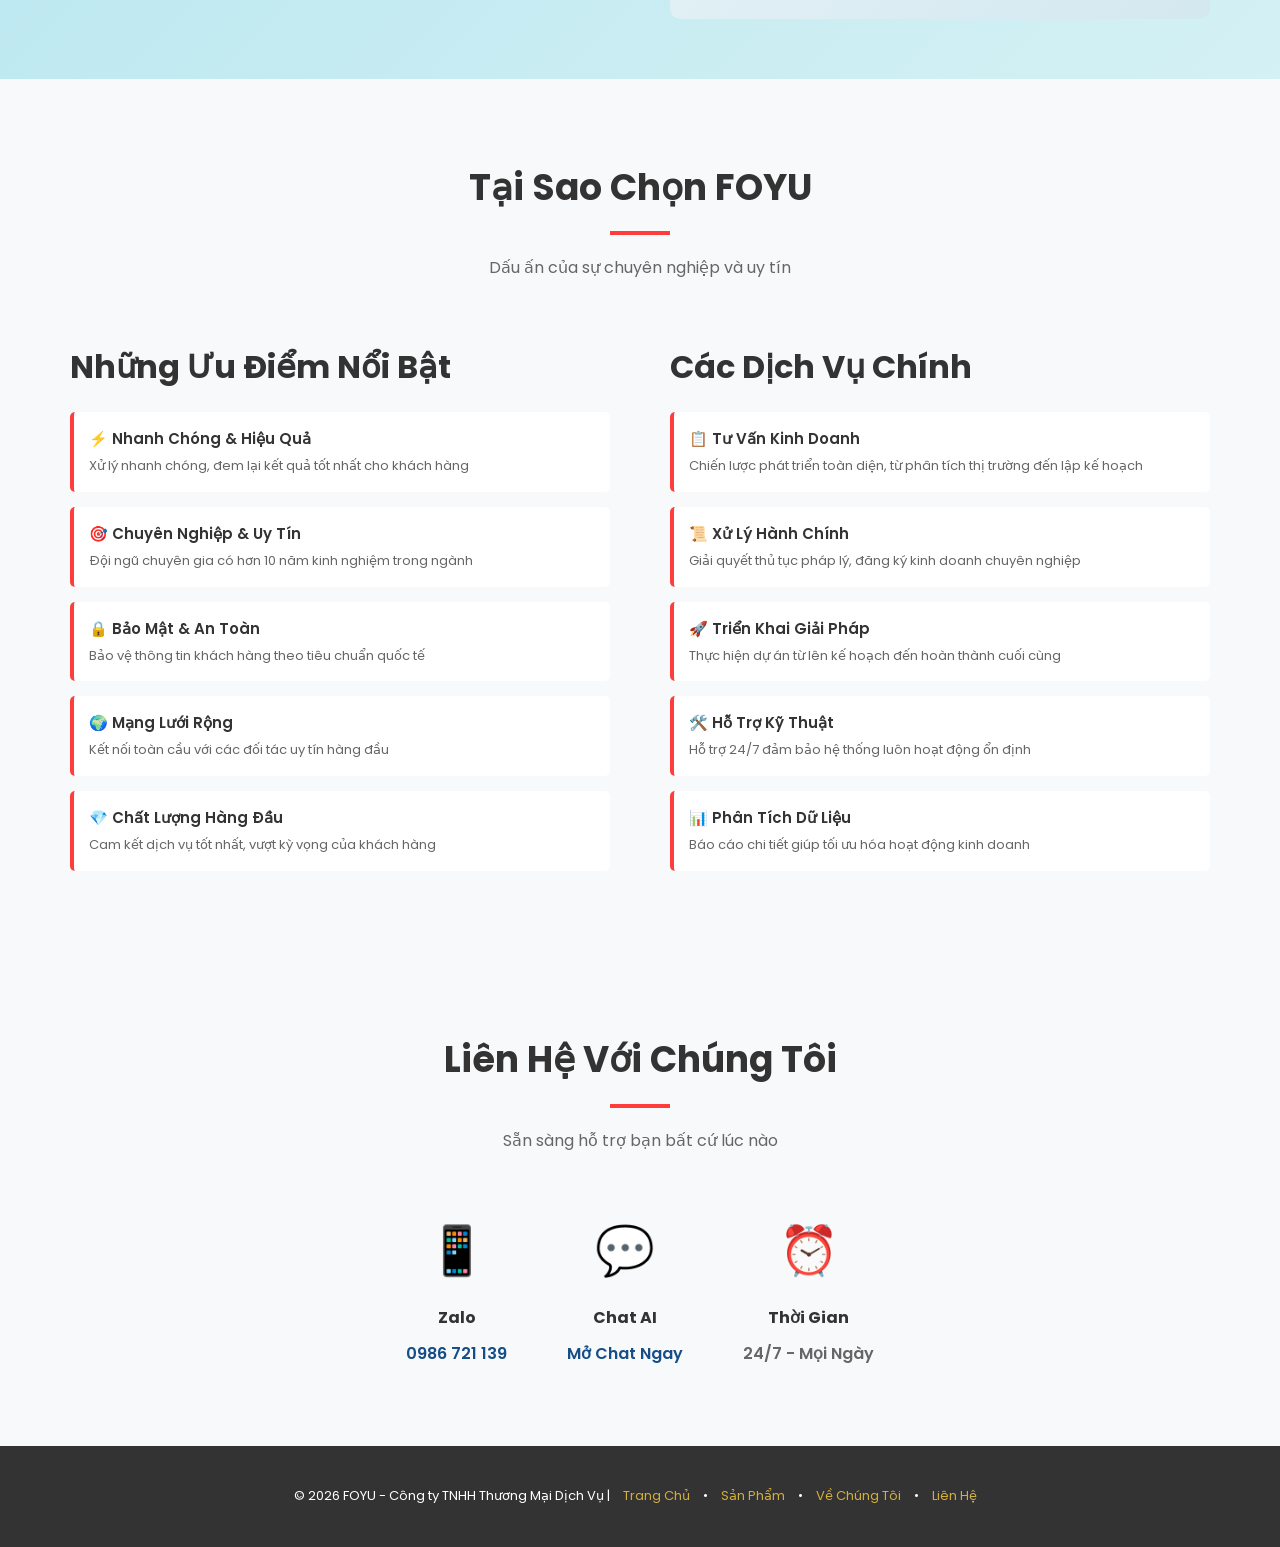
==== commit a8970718: "Add auto-updating date display with special days and API integration" ====
--- a/index.html
+++ b/index.html
@@ -119,6 +119,12 @@
             margin-bottom: 10px;
             letter-spacing: -2px;
             text-shadow: 3px 3px 6px rgba(0, 0, 0, 0.3);
+            animation: pulse-banner 2s ease-in-out infinite;
+        }
+
+        @keyframes pulse-banner {
+            0%, 100% { transform: scale(1); }
+            50% { transform: scale(1.05); }
         }
 
         .banner-text {
@@ -459,6 +465,7 @@
             display: flex;
             align-items: center;
             justify-content: center;
+            border: 2px solid var(--gold);
             font-size: 22px;
         }
 
@@ -631,8 +638,8 @@
     <!-- BANNER -->
     <div class="banner" id="home">
         <div class="banner-content">
-            <div class="banner-date">11/11</div>
-            <div class="banner-text">KHAI TRƯƠNG FOYU</div>
+            <div class="banner-date" id="bannerDate">11/11</div>
+            <div class="banner-text" id="bannerText">KHAI TRƯƠNG FOYU</div>
         </div>
     </div>
 
@@ -854,6 +861,91 @@
     </div>
 
     <script>
+        // Cập nhật ngày lễ tự động
+        function updatePromoDate() {
+            const today = new Date();
+            const month = String(today.getMonth() + 1).padStart(2, '0');
+            const date = String(today.getDate()).padStart(2, '0');
+            const dateString = `${date}/${month}`;
+            
+            const bannerDate = document.getElementById('bannerDate');
+            const bannerText = document.getElementById('bannerText');
+            
+            bannerDate.textContent = dateString;
+            
+            // Các ngày lễ/promotion đặc biệt
+            const specialDays = {
+                '01/01': '🎆 CHÚC MỪNG NĂM MỚI',
+                '14/02': '💝 NGÀY YÊU THƯƠNG',
+                '08/03': '👩 NGÀY QUỐC TẾ NỮ',
+                '01/04': '🎉 NGÀY CỬU DÂN',
+                '30/04': '🇻🇳 NGÀY TƯỞNG NIỆM',
+                '01/05': '💪 NGÀY LAO ĐỘNG',
+                '01/06': '👧 NGÀY TRẺ EM',
+                '02/09': '🇻🇳 NGÀY QUỐC KỲ',
+                '09/11': '👨‍🏫 NGÀY NHÀ GIÁO',
+                '11/11': '🛍️ NGÀY KHAI TRƯƠNG',
+                '20/11': '👩‍🎓 NGÀY NHÀ GIÁO VIỆT NAM',
+                '25/12': '🎄 NGÀY GIÁNG SINH',
+            };
+            
+            if (specialDays[dateString]) {
+                bannerText.textContent = specialDays[dateString];
+            } else {
+                bannerText.textContent = 'KHAI TRƯƠNG FOYU';
+            }
+        }
+
+        // Load ngài từ API thời gian miễn phí (worldtimeapi.org)
+        async function loadDateFromAPI() {
+            try {
+                const response = await fetch('https://worldtimeapi.org/api/timezone/Asia/Ho_Chi_Minh');
+                const data = await response.json();
+                const date = new Date(data.datetime);
+                
+                // Cập nhật ngày từ API
+                const month = String(date.getMonth() + 1).padStart(2, '0');
+                const day = String(date.getDate()).padStart(2, '0');
+                const dateString = `${day}/${month}`;
+                
+                const bannerDate = document.getElementById('bannerDate');
+                const bannerText = document.getElementById('bannerText');
+                
+                bannerDate.textContent = dateString;
+                
+                const specialDays = {
+                    '01/01': '🎆 CHÚC MỪNG NĂM MỚI',
+                    '14/02': '💝 NGÀY YÊU THƯƠNG',
+                    '08/03': '👩 NGÀY QUỐC TẾ NỮ',
+                    '01/04': '🎉 NGÀY CỬU DÂN',
+                    '30/04': '🇻🇳 NGÀY TƯỞNG NIỆM',
+                    '01/05': '💪 NGÀY LAO ĐỘNG',
+                    '01/06': '👧 NGÀY TRẺ EM',
+                    '02/09': '🇻🇳 NGÀY QUỐC KỲ',
+                    '09/11': '👨‍🏫 NGÀY NHÀ GIÁO',
+                    '11/11': '🛍️ NGÀY KHAI TRƯƠNG',
+                    '20/11': '👩‍🎓 NGÀY NHÀ GIÁO VIỆT NAM',
+                    '25/12': '🎄 NGÀY GIÁNG SINH',
+                };
+                
+                if (specialDays[dateString]) {
+                    bannerText.textContent = specialDays[dateString];
+                } else {
+                    bannerText.textContent = 'KHAI TRƯƠNG FOYU';
+                }
+            } catch (error) {
+                console.log('API không khả dụng, sử dụng thời gian cục bộ');
+                updatePromoDate();
+            }
+        }
+
+        // Gọi hàm khi trang load
+        loadDateFromAPI();
+        
+        // Cập nhật mỗi phút để đảm bảo ngày luôn chính xác
+        setInterval(loadDateFromAPI, 60000);
+
+        // Chat functions
         function toggleChat() { document.getElementById('chatBox').classList.toggle('active'); }
         function openChat() {
             document.getElementById('chatBox').classList.add('active');
